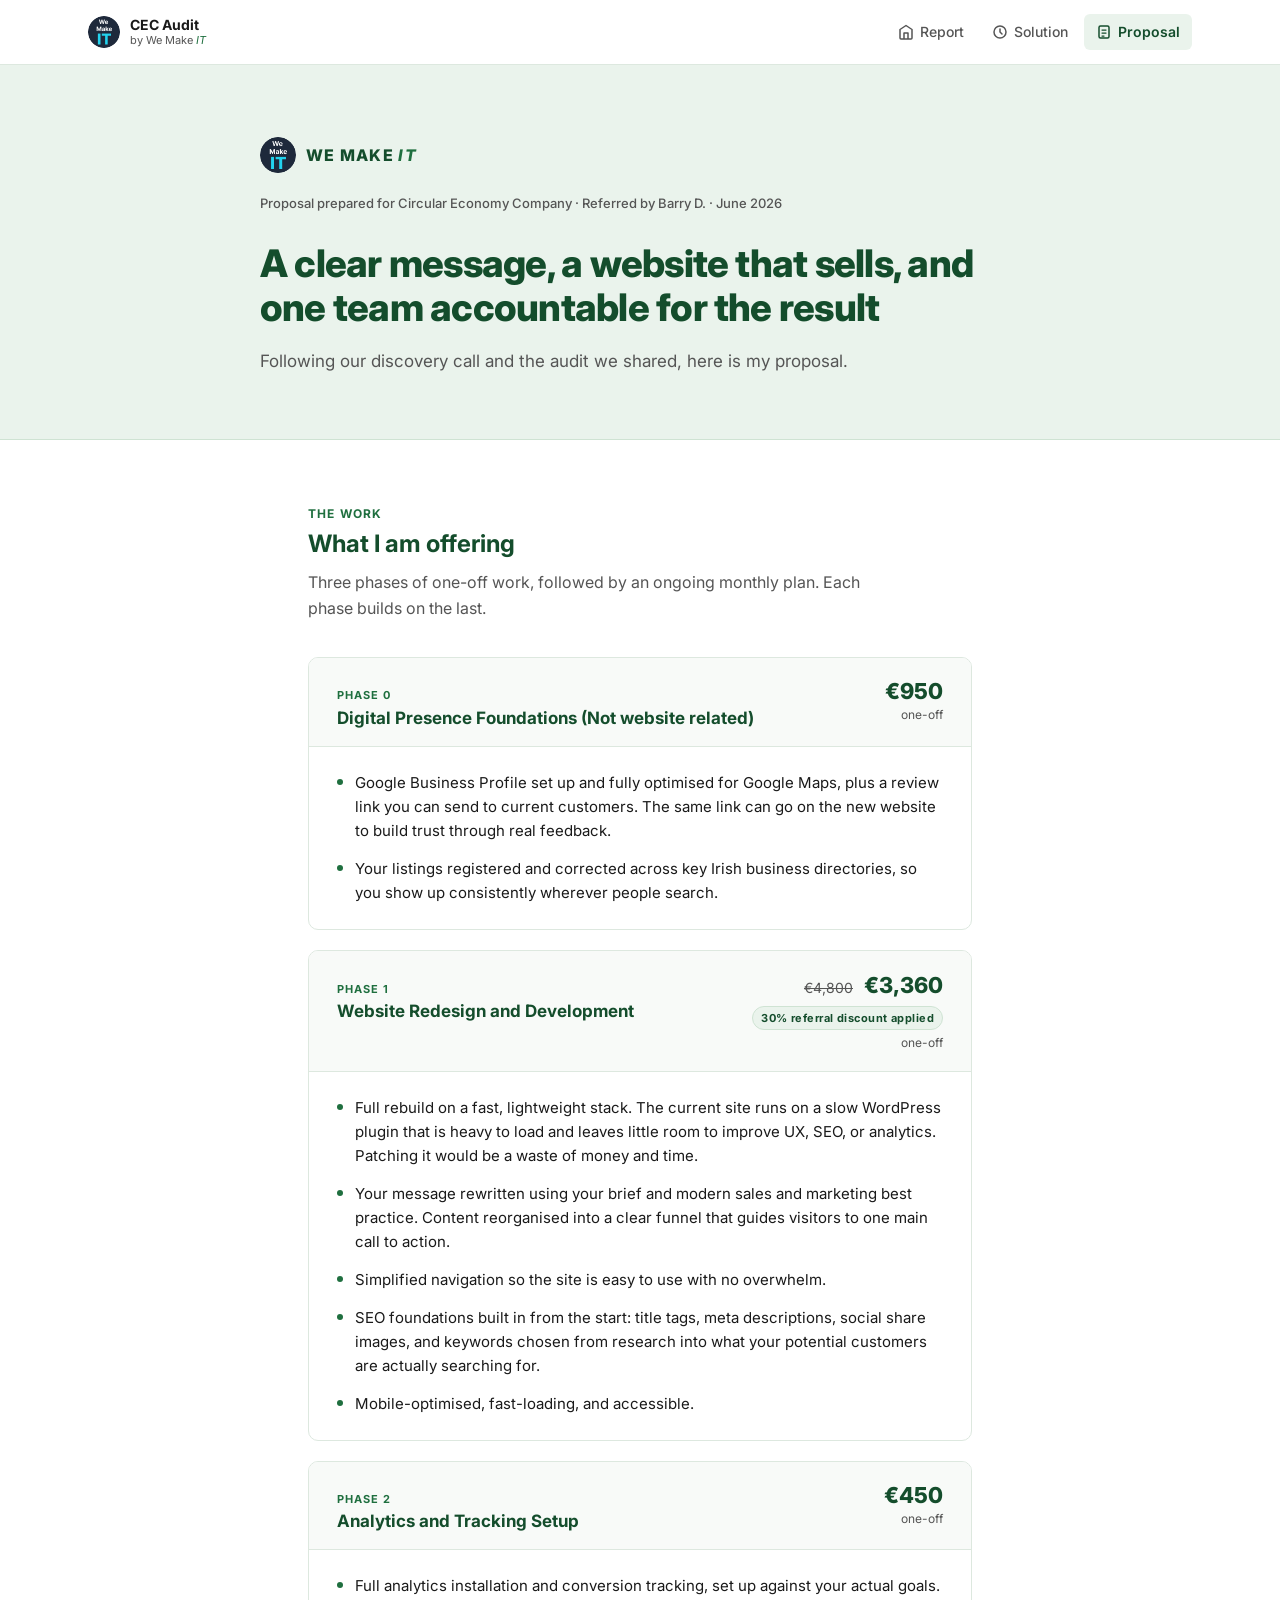
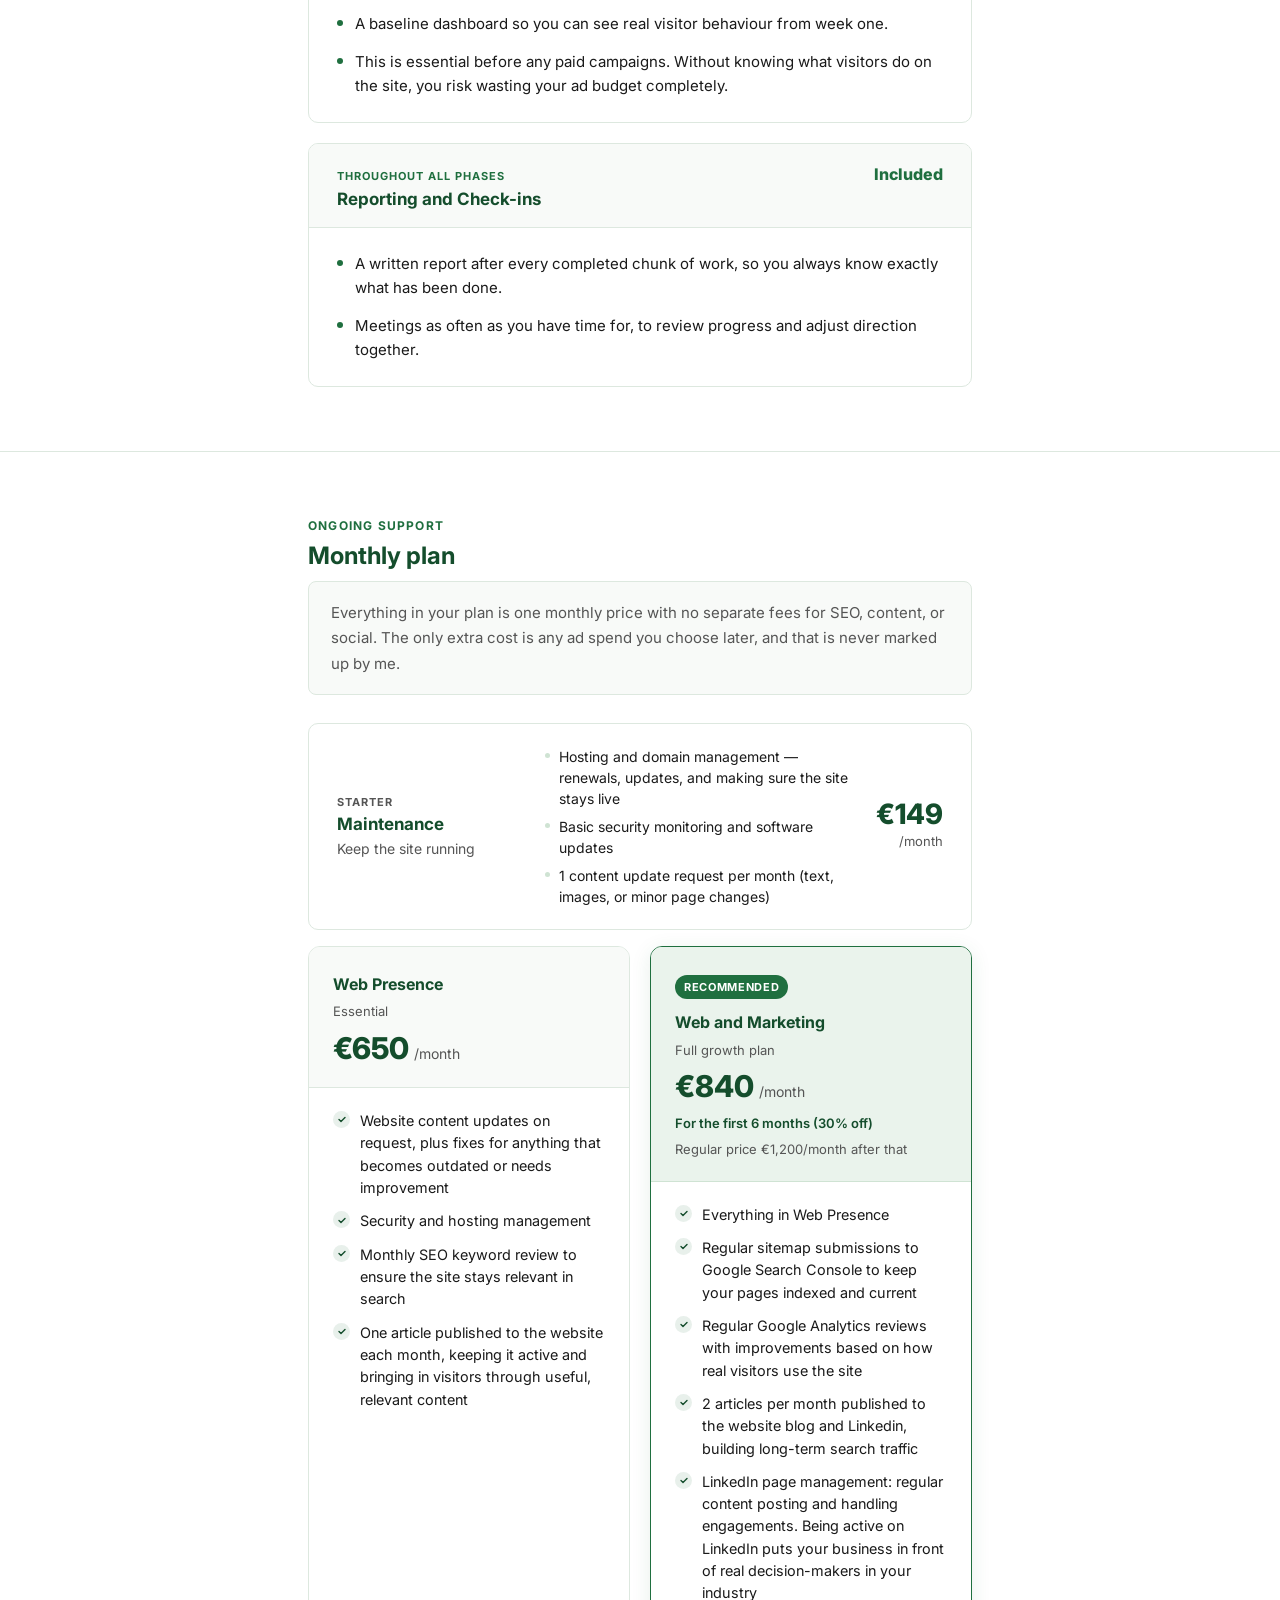
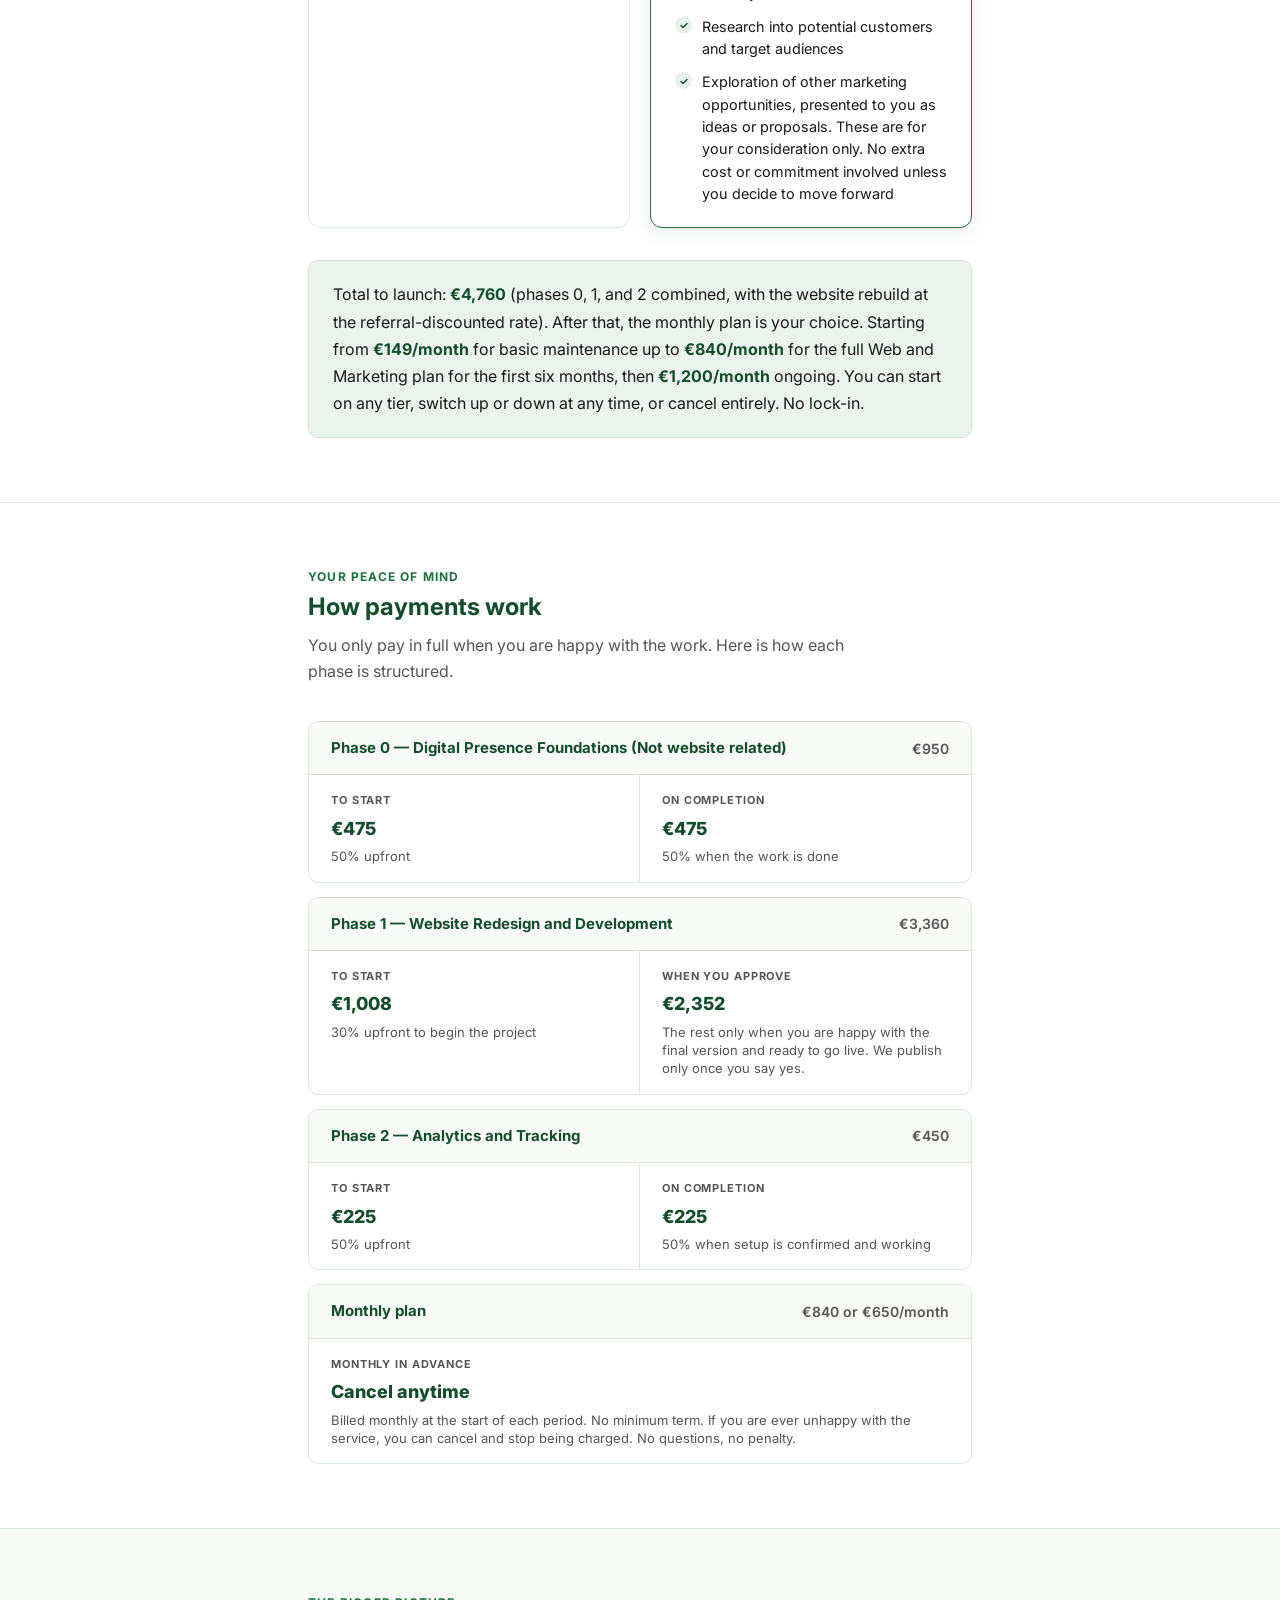
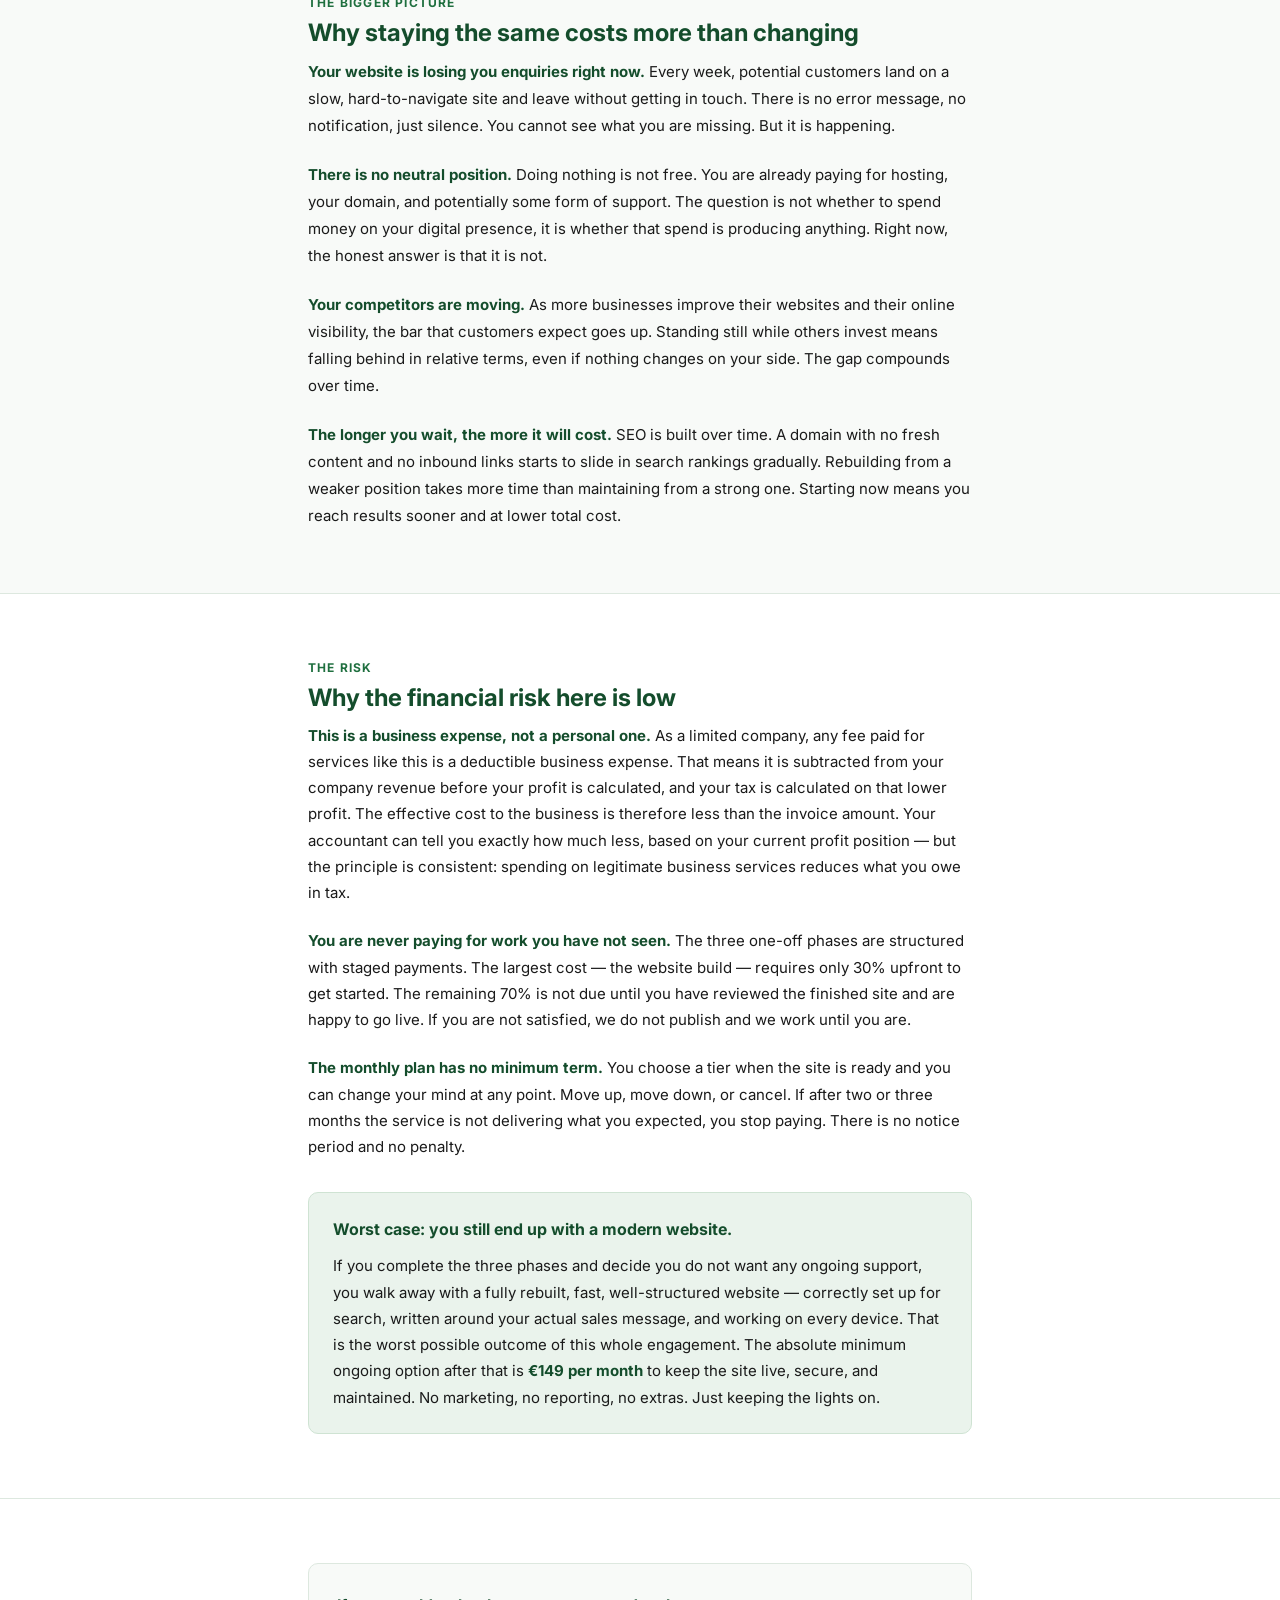
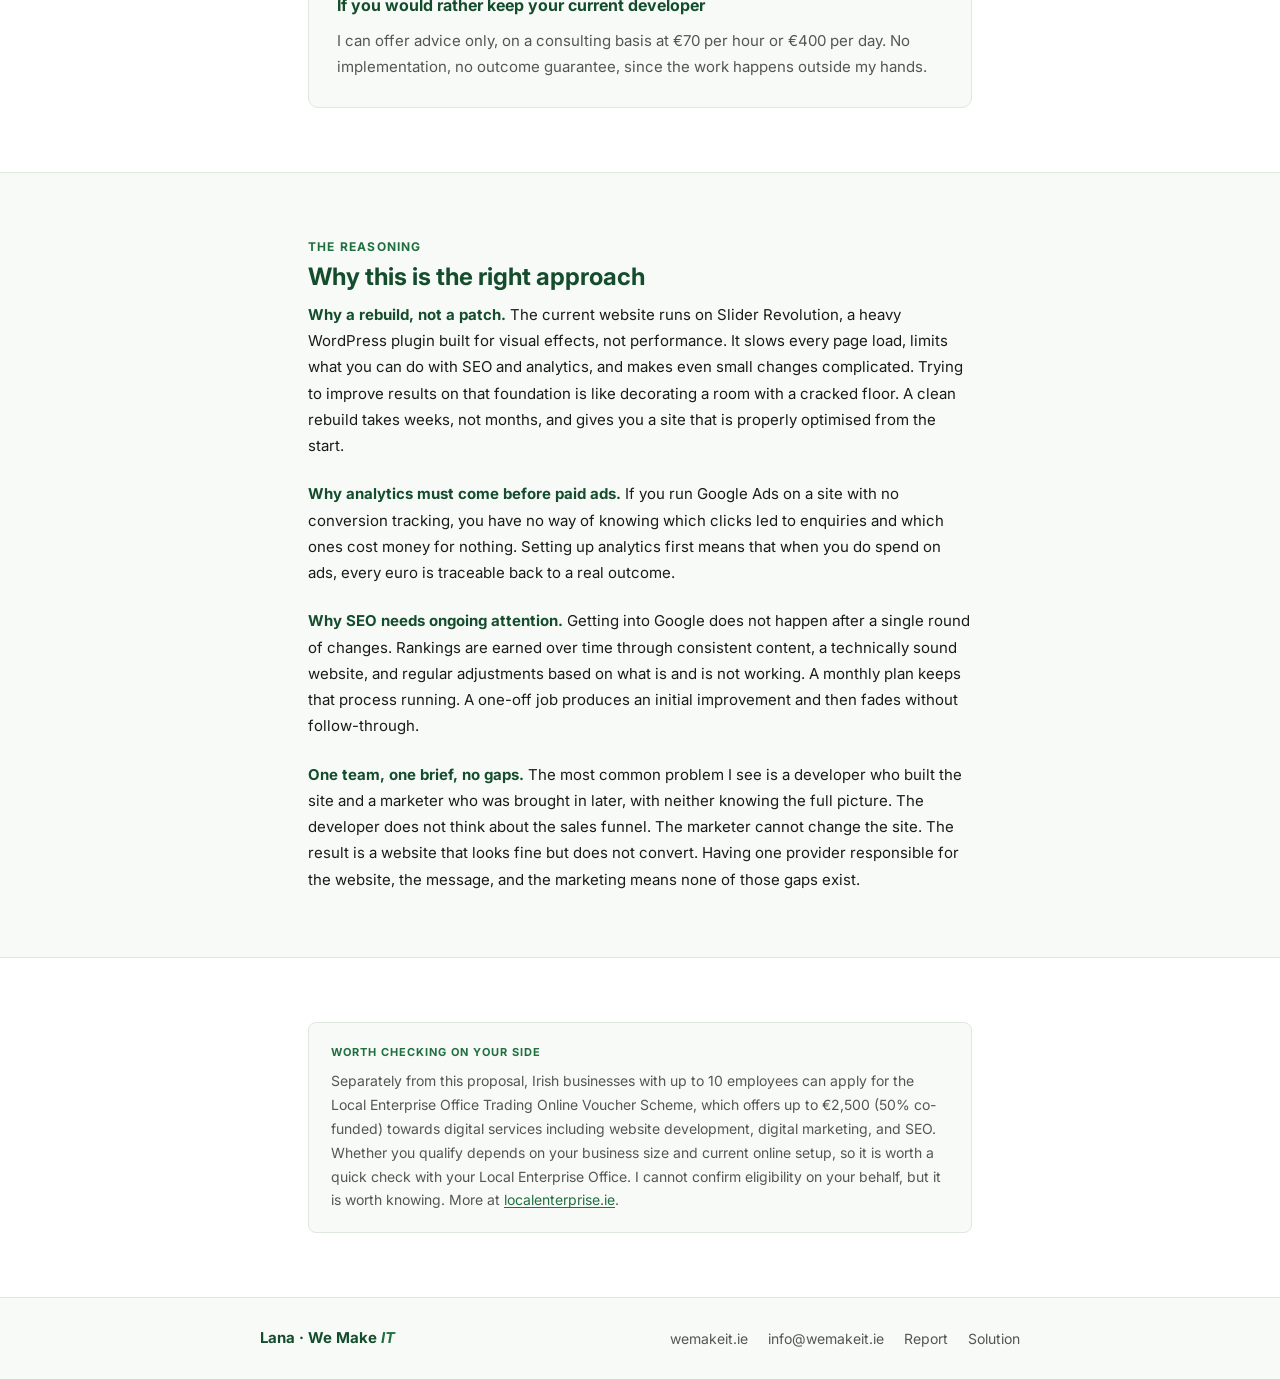
==== proposal.html @ 38597556 "Replace tax calculation tables with low-risk narrative Removed specific percentage calculations and " ====
<!DOCTYPE html>
<html lang="en">
<head>
  <meta charset="UTF-8" />
  <meta name="viewport" content="width=device-width, initial-scale=1.0" />
  <title>Proposal for Circular Economy Company | We Make IT</title>
  <meta name="description" content="A website and digital marketing proposal prepared by We Make IT for Circular Economy Company, June 2026." />
  <meta name="robots" content="noindex, nofollow" />

  <link rel="preconnect" href="https://fonts.googleapis.com" />
  <link rel="preconnect" href="https://fonts.gstatic.com" crossorigin />
  <link href="https://fonts.googleapis.com/css2?family=Inter:ital,wght@0,300;0,400;0,500;0,600;0,700;0,800;1,400&display=swap" rel="stylesheet" />
  <link rel="icon" type="image/png" href="assets/logo_circle_small.png" />

  <style>
    /*
     * We Make IT colour system
     * --deep  #144D2C on white: 9.76:1 AAA (headings, prices)
     * --green #1F6F3F on white: 6.09:1 AA  (large/bold only, >=18px)
     * --text  #1a1a1a on white: ~18:1  AAA
     * --muted #555555 on white:  7.55:1 AAA
     * --deep  #144D2C on --tint #EAF3EC: ~8.7:1 AAA
     */
    :root {
      --green:    #1F6F3F;
      --deep:     #144D2C;
      --tint:     #EAF3EC;
      --tint-mid: #cfe3d3;
      --text:     #1a1a1a;
      --muted:    #555555;
      --bg:       #ffffff;
      --bg-off:   #f8faf8;
      --border:   #dde8df;
      --max-w:    760px;
      --px:       clamp(20px, 5vw, 48px);
    }

    *, *::before, *::after { box-sizing: border-box; margin: 0; padding: 0; }
    html { scroll-behavior: smooth; }

    body {
      font-family: 'Inter', system-ui, -apple-system, sans-serif;
      font-size: 17px;
      line-height: 1.65;
      color: var(--text);
      background: var(--bg);
      -webkit-font-smoothing: antialiased;
    }

    a { color: var(--green); text-decoration: underline; text-decoration-thickness: 1px; text-underline-offset: 2px; }
    a:hover { color: var(--deep); }
    ul { list-style: none; }
    img { display: block; max-width: 100%; }

    /* ── Nav ───────────────────────────────────────────────────── */
    .site-nav {
      position: sticky;
      top: 0;
      z-index: 200;
      background: var(--bg);
      border-bottom: 1px solid var(--border);
    }
    .nav-inner {
      max-width: 1200px;
      margin-inline: auto;
      padding-inline: var(--px);
      height: 64px;
      display: flex;
      align-items: center;
      gap: 24px;
    }
    .nav-brand {
      display: flex;
      align-items: center;
      gap: 10px;
      text-decoration: none;
      color: inherit;
      flex-shrink: 0;
    }
    .nav-brand-logo { border-radius: 50%; }
    .nav-brand-text { display: flex; flex-direction: column; line-height: 1.2; }
    .nav-brand-name { font-size: 0.875rem; font-weight: 700; color: var(--text); }
    .nav-brand-sub  { font-size: 0.6875rem; color: var(--muted); }
    .brand-it       { color: var(--green); font-style: italic; }
    .nav-links {
      display: flex;
      align-items: center;
      gap: 4px;
      margin-left: auto;
    }
    .nav-link {
      display: inline-flex;
      align-items: center;
      gap: 6px;
      font-size: 0.875rem;
      font-weight: 500;
      color: var(--muted);
      text-decoration: none;
      padding: 6px 12px;
      border-radius: 6px;
      transition: background 0.15s, color 0.15s;
    }
    .nav-link:hover { color: var(--text); background: var(--tint); }
    .nav-link[aria-current="page"] { color: var(--deep); background: var(--tint); font-weight: 600; }
    .nav-toggle {
      display: none;
      background: none;
      border: none;
      cursor: pointer;
      padding: 8px;
      color: var(--text);
      margin-left: auto;
    }

    /* ── Layout ────────────────────────────────────────────────── */
    .page-wrap {
      max-width: var(--max-w);
      margin-inline: auto;
      padding-inline: var(--px);
    }

    /* ── Header ────────────────────────────────────────────────── */
    .proposal-header {
      background: var(--tint);
      border-bottom: 1px solid var(--tint-mid);
      padding: 72px var(--px) 64px;
    }
    .proposal-header-inner { max-width: var(--max-w); margin-inline: auto; }

    .wordmark {
      display: inline-flex;
      align-items: center;
      gap: 10px;
      margin-bottom: 20px;
    }
    .wordmark-logo { border-radius: 50%; }
    .wordmark-text { font-size: 1rem; font-weight: 800; letter-spacing: 0.08em; color: var(--deep); }
    .wordmark-text span { color: var(--green); font-style: italic; }

    .proposal-meta { font-size: 0.8125rem; font-weight: 500; color: var(--muted); margin-bottom: 28px; }

    .proposal-h1 {
      font-size: clamp(1.625rem, 4vw, 2.375rem);
      font-weight: 800;
      line-height: 1.15;
      letter-spacing: -0.02em;
      color: var(--deep);
      margin-bottom: 18px;
    }

    .proposal-sub { font-size: 1.0625rem; color: var(--muted); line-height: 1.6; max-width: 54ch; }

    /* ── Sections ──────────────────────────────────────────────── */
    .section { padding: 64px 0; border-bottom: 1px solid var(--border); }
    .section:last-child { border-bottom: none; }
    .section--tint { background: var(--bg-off); }

    .section-label {
      font-size: 0.75rem;
      font-weight: 700;
      letter-spacing: 0.1em;
      text-transform: uppercase;
      color: var(--green);
      margin-bottom: 6px;
    }

    .section-h2 {
      font-size: clamp(1.25rem, 2.5vw, 1.5rem);
      font-weight: 700;
      color: var(--deep);
      margin-bottom: 10px;
      line-height: 1.2;
    }

    .section-intro {
      font-size: 1rem;
      color: var(--muted);
      line-height: 1.65;
      margin-bottom: 36px;
      max-width: 58ch;
    }

    /* ── Phase cards ───────────────────────────────────────────── */
    .phase-stack { display: flex; flex-direction: column; gap: 20px; }

    .phase-card {
      border: 1px solid var(--border);
      border-radius: 10px;
      overflow: hidden;
      background: var(--bg);
    }

    .phase-head {
      display: flex;
      align-items: baseline;
      justify-content: space-between;
      flex-wrap: wrap;
      gap: 8px;
      padding: 22px 28px 18px;
      border-bottom: 1px solid var(--border);
      background: var(--bg-off);
    }

    .phase-title-group { display: flex; flex-direction: column; gap: 3px; }
    .phase-tag { font-size: 0.6875rem; font-weight: 700; letter-spacing: 0.09em; text-transform: uppercase; color: var(--green); }
    .phase-name { font-size: 1.0625rem; font-weight: 700; color: var(--deep); line-height: 1.2; }

    .phase-price { text-align: right; flex-shrink: 0; }
    .phase-price-amount { font-size: 1.375rem; font-weight: 800; color: var(--deep); line-height: 1; }
    .phase-price-label { font-size: 0.75rem; color: var(--muted); margin-top: 3px; }
    .phase-price-was { font-size: 0.875rem; color: var(--muted); text-decoration: line-through; margin-right: 6px; }
    .phase-discount-badge {
      display: inline-block;
      background: var(--tint);
      color: var(--deep);
      border: 1px solid var(--tint-mid);
      font-size: 0.6875rem;
      font-weight: 700;
      letter-spacing: 0.04em;
      padding: 2px 8px;
      border-radius: 100px;
      margin-top: 5px;
    }

    .phase-body { padding: 24px 28px; }
    .phase-items { display: flex; flex-direction: column; gap: 14px; }
    .phase-item {
      display: flex;
      gap: 12px;
      font-size: 0.9375rem;
      line-height: 1.6;
      color: var(--text);
    }
    .phase-item-dot {
      width: 6px;
      height: 6px;
      border-radius: 50%;
      background: var(--green);
      flex-shrink: 0;
      margin-top: 8px;
    }

    /* ── Monthly pricing ───────────────────────────────────────── */
    .pricing-intro {
      font-size: 0.9375rem;
      color: var(--muted);
      line-height: 1.7;
      margin-bottom: 28px;
      padding: 18px 22px;
      background: var(--bg-off);
      border: 1px solid var(--border);
      border-radius: 8px;
    }

    /* maintenance banner — full-width horizontal card above the main grid */
    .pricing-maintenance {
      border: 1px solid var(--border);
      border-radius: 10px;
      background: var(--bg);
      display: flex;
      align-items: center;
      gap: 28px;
      padding: 22px 28px;
      margin-bottom: 16px;
      flex-wrap: wrap;
    }

    .pricing-maint-left { flex: 1; min-width: 180px; }
    .pricing-maint-tag {
      font-size: 0.6875rem;
      font-weight: 700;
      letter-spacing: 0.09em;
      text-transform: uppercase;
      color: var(--muted);
      margin-bottom: 3px;
    }
    .pricing-maint-name {
      font-size: 1.0625rem;
      font-weight: 700;
      color: var(--deep);
      margin-bottom: 2px;
      line-height: 1.2;
    }
    .pricing-maint-sub {
      font-size: 0.875rem;
      color: var(--muted);
    }

    .pricing-maint-items {
      display: flex;
      flex-direction: column;
      gap: 7px;
      flex: 2;
      min-width: 220px;
    }
    .pricing-maint-item {
      display: flex;
      gap: 9px;
      font-size: 0.875rem;
      line-height: 1.5;
      color: var(--text);
    }
    .pricing-maint-dot {
      width: 5px;
      height: 5px;
      border-radius: 50%;
      background: var(--tint-mid);
      flex-shrink: 0;
      margin-top: 7px;
    }

    .pricing-maint-price {
      text-align: right;
      flex-shrink: 0;
    }
    .pricing-maint-amount {
      font-size: 1.75rem;
      font-weight: 800;
      color: var(--deep);
      line-height: 1;
    }
    .pricing-maint-per {
      font-size: 0.8125rem;
      color: var(--muted);
      margin-top: 3px;
    }

    .pricing-grid {
      display: grid;
      grid-template-columns: 1fr 1fr;
      gap: 20px;
      margin-bottom: 32px;
    }

    .pricing-card {
      border: 1px solid var(--border);
      border-radius: 12px;
      overflow: hidden;
      background: var(--bg);
    }
    .pricing-card--rec {
      border-color: var(--green);
      box-shadow: 0 4px 20px rgba(31, 111, 63, 0.1);
    }

    .pricing-card-head {
      padding: 24px 24px 20px;
      border-bottom: 1px solid var(--border);
      background: var(--bg-off);
    }
    .pricing-card--rec .pricing-card-head {
      background: var(--tint);
      border-bottom-color: var(--tint-mid);
    }

    .pricing-rec-badge {
      display: inline-block;
      background: var(--green);
      color: #fff;
      font-size: 0.6875rem;
      font-weight: 700;
      letter-spacing: 0.06em;
      text-transform: uppercase;
      padding: 3px 9px;
      border-radius: 100px;
      margin-bottom: 10px;
    }

    .pricing-tier { font-size: 1rem; font-weight: 700; color: var(--deep); margin-bottom: 4px; }
    .pricing-tier-sub { font-size: 0.8125rem; color: var(--muted); margin-bottom: 10px; }

    .pricing-amount { font-size: 1.875rem; font-weight: 800; color: var(--deep); line-height: 1; }
    .pricing-per { font-size: 0.875rem; color: var(--muted); font-weight: 400; }

    .pricing-intro-offer {
      display: inline-block;
      margin-top: 8px;
      font-size: 0.8125rem;
      color: var(--deep);
      font-weight: 600;
    }
    .pricing-regular {
      font-size: 0.8125rem;
      color: var(--muted);
      margin-top: 3px;
    }

    .pricing-card-body { padding: 22px 24px; }
    .pricing-items { display: flex; flex-direction: column; gap: 11px; }
    .pricing-item {
      display: flex;
      gap: 10px;
      font-size: 0.9rem;
      line-height: 1.55;
      color: var(--text);
    }
    .pricing-check {
      width: 17px; height: 17px;
      border-radius: 50%;
      background: rgba(31, 111, 63, 0.1);
      display: flex;
      align-items: center;
      justify-content: center;
      flex-shrink: 0;
      margin-top: 1px;
    }
    .pricing-check svg { color: var(--deep); }

    .pricing-note {
      font-size: 0.8125rem;
      color: var(--muted);
      font-style: italic;
      margin-top: 12px;
      padding-top: 12px;
      border-top: 1px solid var(--border);
    }

    .pricing-summary {
      padding: 20px 24px;
      background: var(--tint);
      border: 1px solid var(--tint-mid);
      border-radius: 10px;
      font-size: 1rem;
      line-height: 1.7;
      color: var(--text);
    }
    .pricing-summary strong { color: var(--deep); }

    /* ── Payment terms ─────────────────────────────────────────── */
    .payment-stack { display: flex; flex-direction: column; gap: 14px; }

    .payment-row {
      border: 1px solid var(--border);
      border-radius: 10px;
      overflow: hidden;
      background: var(--bg);
    }

    .payment-row-head {
      display: flex;
      align-items: center;
      justify-content: space-between;
      padding: 14px 22px;
      background: var(--bg-off);
      border-bottom: 1px solid var(--border);
    }

    .payment-row-name { font-weight: 700; font-size: 0.9375rem; color: var(--deep); }
    .payment-row-total { font-size: 0.875rem; font-weight: 600; color: var(--muted); }

    .payment-splits {
      display: grid;
      grid-template-columns: 1fr 1fr;
    }

    .payment-split {
      padding: 16px 22px;
      display: flex;
      flex-direction: column;
      gap: 4px;
    }
    .payment-split:first-child { border-right: 1px solid var(--border); }

    .payment-split-label {
      font-size: 0.6875rem;
      font-weight: 700;
      letter-spacing: 0.08em;
      text-transform: uppercase;
      color: var(--muted);
    }

    .payment-split-amount { font-size: 1.125rem; font-weight: 800; color: var(--deep); }
    .payment-split-note { font-size: 0.8125rem; color: var(--muted); line-height: 1.4; }

    /* monthly payment row */
    .payment-row--monthly .payment-splits { grid-template-columns: 1fr; }
    .payment-row--monthly .payment-split:first-child { border-right: none; }

    /* ── Cost of inaction ──────────────────────────────────────── */
    .inaction-paras { display: flex; flex-direction: column; gap: 22px; }
    .inaction-para { font-size: 0.9375rem; line-height: 1.8; color: var(--text); }
    .inaction-para strong { color: var(--deep); }

    /* ── Tax / real cost ───────────────────────────────────────── */
    .tax-intro {
      font-size: 0.9375rem;
      line-height: 1.75;
      color: var(--text);
      margin-bottom: 28px;
    }

    .cost-table-wrap {
      overflow-x: auto;
      margin-bottom: 24px;
      border: 1px solid var(--border);
      border-radius: 10px;
    }

    .cost-table {
      width: 100%;
      border-collapse: collapse;
      font-size: 0.9rem;
    }

    .cost-table th {
      background: var(--tint);
      color: var(--deep);
      font-size: 0.75rem;
      font-weight: 700;
      letter-spacing: 0.07em;
      text-transform: uppercase;
      padding: 12px 18px;
      text-align: left;
    }

    .cost-table td {
      padding: 13px 18px;
      border-top: 1px solid var(--border);
      color: var(--text);
      vertical-align: top;
    }

    .cost-table tr:last-child td { font-weight: 700; color: var(--deep); background: var(--bg-off); }

    .cost-saving { color: var(--green); font-weight: 600; }

    .worst-case {
      background: var(--tint);
      border: 1px solid var(--tint-mid);
      border-radius: 10px;
      padding: 22px 24px;
      font-size: 0.9375rem;
      line-height: 1.75;
      color: var(--text);
    }
    .worst-case strong { color: var(--deep); }
    .worst-case-heading { font-weight: 700; color: var(--deep); font-size: 1rem; margin-bottom: 10px; }

    /* ── Consulting block ──────────────────────────────────────── */
    .consulting-block {
      padding: 28px;
      border: 1px solid var(--border);
      border-radius: 10px;
      background: var(--bg-off);
    }
    .consulting-h3 { font-size: 1rem; font-weight: 700; color: var(--deep); margin-bottom: 10px; }
    .consulting-body { font-size: 0.9375rem; line-height: 1.7; color: var(--muted); }

    /* ── Why this plan ─────────────────────────────────────────── */
    .why-paras { display: flex; flex-direction: column; gap: 22px; }
    .why-para { font-size: 0.9375rem; line-height: 1.75; color: var(--text); }
    .why-para strong { color: var(--deep); }

    /* ── LEO note ──────────────────────────────────────────────── */
    .leo-note {
      padding: 20px 22px;
      background: var(--bg-off);
      border: 1px solid var(--border);
      border-radius: 8px;
      font-size: 0.875rem;
      line-height: 1.7;
      color: var(--muted);
    }
    .leo-note-label {
      font-size: 0.6875rem;
      font-weight: 700;
      letter-spacing: 0.09em;
      text-transform: uppercase;
      color: var(--green);
      margin-bottom: 8px;
    }

    /* ── Footer ────────────────────────────────────────────────── */
    .site-footer {
      border-top: 1px solid var(--border);
      background: var(--bg-off);
      padding: 28px var(--px);
    }
    .footer-inner {
      max-width: var(--max-w);
      margin-inline: auto;
      display: flex;
      align-items: center;
      justify-content: space-between;
      gap: 16px;
      flex-wrap: wrap;
    }
    .footer-brand { font-weight: 700; font-size: 0.9375rem; color: var(--deep); }
    .footer-links { display: flex; align-items: center; gap: 20px; flex-wrap: wrap; }
    .footer-links a { font-size: 0.875rem; color: var(--muted); text-decoration: none; transition: color 0.15s; }
    .footer-links a:hover { color: var(--green); }

    /* ── Responsive ────────────────────────────────────────────── */
    @media (max-width: 620px) {
      .nav-links  { display: none; }
      .nav-toggle { display: flex; }
      .nav-links.is-open {
        display: flex;
        flex-direction: column;
        position: fixed;
        top: 64px; left: 0; right: 0; bottom: 0;
        background: var(--bg);
        padding: 24px var(--px);
        gap: 4px;
        z-index: 199;
        border-top: 1px solid var(--border);
        overflow-y: auto;
      }
      .nav-links.is-open .nav-link { font-size: 1rem; padding: 12px 16px; }
      .pricing-grid      { grid-template-columns: 1fr; }
      .pricing-maintenance { flex-direction: column; align-items: flex-start; gap: 16px; }
      .pricing-maint-price { align-self: flex-start; text-align: left; }
      .payment-splits  { grid-template-columns: 1fr; }
      .payment-split:first-child { border-right: none; border-bottom: 1px solid var(--border); }
      .phase-head      { flex-direction: column; align-items: flex-start; }
      .phase-price     { text-align: left; }
      .cost-table      { font-size: 0.8125rem; }
      .cost-table th,
      .cost-table td   { padding: 10px 12px; }
    }

    /* ── Scroll fade-in ────────────────────────────────────────── */
    .fade-in { opacity: 0; transform: translateY(18px); transition: opacity 0.45s ease, transform 0.45s ease; }
    .fade-in.visible  { opacity: 1; transform: none; }
  </style>
</head>
<body>

  <!-- ── Navigation ────────────────────────────────────────────── -->
  <nav class="site-nav" aria-label="Primary navigation">
    <div class="nav-inner">
      <a class="nav-brand" href="index.html" aria-label="CEC Audit by We Make IT">
        <img src="assets/logo_circle_small.png" alt="" class="nav-brand-logo" width="32" height="32" aria-hidden="true" />
        <div class="nav-brand-text">
          <span class="nav-brand-name">CEC Audit</span>
          <span class="nav-brand-sub">by We Make <span class="brand-it">IT</span></span>
        </div>
      </a>

      <button class="nav-toggle" aria-controls="nav-links" aria-expanded="false" aria-label="Open navigation menu">
        <svg width="20" height="20" viewBox="0 0 20 20" fill="none" aria-hidden="true">
          <path d="M3 5h14M3 10h14M3 15h14" stroke="currentColor" stroke-width="1.75" stroke-linecap="round"/>
        </svg>
      </button>

      <ul class="nav-links" id="nav-links" role="list">
        <li><a class="nav-link" href="index.html">
          <svg width="16" height="16" viewBox="0 0 16 16" fill="none" aria-hidden="true"><path d="M2 5.5l6-4 6 4V14a1 1 0 01-1 1H3a1 1 0 01-1-1V5.5z" stroke="currentColor" stroke-width="1.5" stroke-linejoin="round"/><path d="M6 15V9h4v6" stroke="currentColor" stroke-width="1.5" stroke-linejoin="round"/></svg>
          Report
        </a></li>
        <li><a class="nav-link" href="solution.html">
          <svg width="16" height="16" viewBox="0 0 16 16" fill="none" aria-hidden="true"><circle cx="8" cy="8" r="6" stroke="currentColor" stroke-width="1.5"/><path d="M8 5v3l2 2" stroke="currentColor" stroke-width="1.5" stroke-linecap="round" stroke-linejoin="round"/></svg>
          Solution
        </a></li>
        <li><a class="nav-link" href="proposal.html" aria-current="page">
          <svg width="16" height="16" viewBox="0 0 16 16" fill="none" aria-hidden="true"><rect x="3" y="2" width="10" height="12" rx="1.5" stroke="currentColor" stroke-width="1.5"/><path d="M6 6h4M6 9h4M6 12h2" stroke="currentColor" stroke-width="1.25" stroke-linecap="round"/></svg>
          Proposal
        </a></li>
      </ul>
    </div>
  </nav>

  <!-- ── Header ─────────────────────────────────────────────────── -->
  <header class="proposal-header" role="banner">
    <div class="proposal-header-inner">
      <div class="wordmark">
        <img class="wordmark-logo" src="assets/logo_circle_small.png" alt="" width="36" height="36" aria-hidden="true" />
        <span class="wordmark-text">WE MAKE <span>IT</span></span>
      </div>
      <p class="proposal-meta">
        Proposal prepared for Circular Economy Company &middot; Referred by Barry D. &middot; June 2026
      </p>
      <h1 class="proposal-h1">
        A clear message, a website that sells, and one team accountable for the result
      </h1>
      <p class="proposal-sub">
        Following our discovery call and the audit we shared, here is my proposal.
      </p>
    </div>
  </header>

  <main>

    <!-- ── One-off phases ──────────────────────────────────────── -->
    <section class="section" aria-labelledby="offering-h2">
      <div class="page-wrap">

        <p class="section-label">The work</p>
        <h2 class="section-h2" id="offering-h2">What I am offering</h2>
        <p class="section-intro">Three phases of one-off work, followed by an ongoing monthly plan. Each phase builds on the last.</p>

        <div class="phase-stack">

          <!-- Phase 0 -->
          <article class="phase-card fade-in" aria-labelledby="ph0">
            <div class="phase-head">
              <div class="phase-title-group">
                <span class="phase-tag">Phase 0</span>
                <span class="phase-name" id="ph0">Digital Presence Foundations (Not website related)</span>
              </div>
              <div class="phase-price">
                <div class="phase-price-amount">&euro;950</div>
                <div class="phase-price-label">one-off</div>
              </div>
            </div>
            <div class="phase-body">
              <ul class="phase-items">
                <li class="phase-item">
                  <span class="phase-item-dot" aria-hidden="true"></span>
                  <span>Google Business Profile set up and fully optimised for Google Maps, plus a review link you can send to current customers. The same link can go on the new website to build trust through real feedback.</span>
                </li>
                <li class="phase-item">
                  <span class="phase-item-dot" aria-hidden="true"></span>
                  <span>Your listings registered and corrected across key Irish business directories, so you show up consistently wherever people search.</span>
                </li>
              </ul>
            </div>
          </article>

          <!-- Phase 1 -->
          <article class="phase-card fade-in" aria-labelledby="ph1">
            <div class="phase-head">
              <div class="phase-title-group">
                <span class="phase-tag">Phase 1</span>
                <span class="phase-name" id="ph1">Website Redesign and Development</span>
              </div>
              <div class="phase-price">
                <div>
                  <span class="phase-price-was">&euro;4,800</span>
                  <span class="phase-price-amount">&euro;3,360</span>
                </div>
                <div class="phase-discount-badge">30% referral discount applied</div>
                <div class="phase-price-label">one-off</div>
              </div>
            </div>
            <div class="phase-body">
              <ul class="phase-items">
                <li class="phase-item">
                  <span class="phase-item-dot" aria-hidden="true"></span>
                  <span>Full rebuild on a fast, lightweight stack. The current site runs on a slow WordPress plugin that is heavy to load and leaves little room to improve UX, SEO, or analytics. Patching it would be a waste of money and time.</span>
                </li>
                <li class="phase-item">
                  <span class="phase-item-dot" aria-hidden="true"></span>
                  <span>Your message rewritten using your brief and modern sales and marketing best practice. Content reorganised into a clear funnel that guides visitors to one main call to action.</span>
                </li>
                <li class="phase-item">
                  <span class="phase-item-dot" aria-hidden="true"></span>
                  <span>Simplified navigation so the site is easy to use with no overwhelm.</span>
                </li>
                <li class="phase-item">
                  <span class="phase-item-dot" aria-hidden="true"></span>
                  <span>SEO foundations built in from the start: title tags, meta descriptions, social share images, and keywords chosen from research into what your potential customers are actually searching for.</span>
                </li>
                <li class="phase-item">
                  <span class="phase-item-dot" aria-hidden="true"></span>
                  <span>Mobile-optimised, fast-loading, and accessible.</span>
                </li>
              </ul>
            </div>
          </article>

          <!-- Phase 2 -->
          <article class="phase-card fade-in" aria-labelledby="ph2">
            <div class="phase-head">
              <div class="phase-title-group">
                <span class="phase-tag">Phase 2</span>
                <span class="phase-name" id="ph2">Analytics and Tracking Setup</span>
              </div>
              <div class="phase-price">
                <div class="phase-price-amount">&euro;450</div>
                <div class="phase-price-label">one-off</div>
              </div>
            </div>
            <div class="phase-body">
              <ul class="phase-items">
                <li class="phase-item">
                  <span class="phase-item-dot" aria-hidden="true"></span>
                  <span>Full analytics installation and conversion tracking, set up against your actual goals.</span>
                </li>
                <li class="phase-item">
                  <span class="phase-item-dot" aria-hidden="true"></span>
                  <span>A baseline dashboard so you can see real visitor behaviour from week one.</span>
                </li>
                <li class="phase-item">
                  <span class="phase-item-dot" aria-hidden="true"></span>
                  <span>This is essential before any paid campaigns. Without knowing what visitors do on the site, you risk wasting your ad budget completely.</span>
                </li>
              </ul>
            </div>
          </article>

          <!-- Reporting included -->
          <article class="phase-card fade-in" aria-labelledby="ph-reporting">
            <div class="phase-head">
              <div class="phase-title-group">
                <span class="phase-tag">Throughout all phases</span>
                <span class="phase-name" id="ph-reporting">Reporting and Check-ins</span>
              </div>
              <div class="phase-price">
                <div class="phase-price-amount" style="font-size:1rem;color:var(--green);">Included</div>
              </div>
            </div>
            <div class="phase-body">
              <ul class="phase-items">
                <li class="phase-item">
                  <span class="phase-item-dot" aria-hidden="true"></span>
                  <span>A written report after every completed chunk of work, so you always know exactly what has been done.</span>
                </li>
                <li class="phase-item">
                  <span class="phase-item-dot" aria-hidden="true"></span>
                  <span>Meetings as often as you have time for, to review progress and adjust direction together.</span>
                </li>
              </ul>
            </div>
          </article>

        </div>
      </div>
    </section>

    <!-- ── Monthly plan ─────────────────────────────────────────── -->
    <section class="section" aria-labelledby="monthly-h2">
      <div class="page-wrap">

        <p class="section-label">Ongoing support</p>
        <h2 class="section-h2" id="monthly-h2">Monthly plan</h2>

        <p class="pricing-intro fade-in">
          Everything in your plan is one monthly price with no separate fees for SEO, content, or social. The only extra cost is any ad spend you choose later, and that is never marked up by me.
        </p>

        <!-- Maintenance banner -->
        <div class="pricing-maintenance fade-in" role="region" aria-label="Maintenance plan">
          <div class="pricing-maint-left">
            <p class="pricing-maint-tag">Starter</p>
            <p class="pricing-maint-name">Maintenance</p>
            <p class="pricing-maint-sub">Keep the site running</p>
          </div>
          <ul class="pricing-maint-items">
            <li class="pricing-maint-item">
              <span class="pricing-maint-dot" aria-hidden="true"></span>
              Hosting and domain management — renewals, updates, and making sure the site stays live
            </li>
            <li class="pricing-maint-item">
              <span class="pricing-maint-dot" aria-hidden="true"></span>
              Basic security monitoring and software updates
            </li>
            <li class="pricing-maint-item">
              <span class="pricing-maint-dot" aria-hidden="true"></span>
              1 content update request per month (text, images, or minor page changes)
            </li>
          </ul>
          <div class="pricing-maint-price">
            <div class="pricing-maint-amount">&euro;149</div>
            <div class="pricing-maint-per">/month</div>
          </div>
        </div>

        <div class="pricing-grid fade-in" role="list">

          <!-- Web Presence -->
          <article class="pricing-card" role="listitem" aria-labelledby="tier-essential">
            <div class="pricing-card-head">
              <p class="pricing-tier" id="tier-essential">Web Presence</p>
              <p class="pricing-tier-sub">Essential</p>
              <div>
                <span class="pricing-amount">&euro;650</span>
                <span class="pricing-per">/month</span>
              </div>
            </div>
            <div class="pricing-card-body">
              <ul class="pricing-items">
                <li class="pricing-item">
                  <span class="pricing-check" aria-hidden="true"><svg width="10" height="10" viewBox="0 0 10 10" fill="none"><path d="M2 5.5l2 2 4-4" stroke="currentColor" stroke-width="1.4" stroke-linecap="round" stroke-linejoin="round"/></svg></span>
                  Website content updates on request, plus fixes for anything that becomes outdated or needs improvement
                </li>
                <li class="pricing-item">
                  <span class="pricing-check" aria-hidden="true"><svg width="10" height="10" viewBox="0 0 10 10" fill="none"><path d="M2 5.5l2 2 4-4" stroke="currentColor" stroke-width="1.4" stroke-linecap="round" stroke-linejoin="round"/></svg></span>
                  Security and hosting management
                </li>
                <li class="pricing-item">
                  <span class="pricing-check" aria-hidden="true"><svg width="10" height="10" viewBox="0 0 10 10" fill="none"><path d="M2 5.5l2 2 4-4" stroke="currentColor" stroke-width="1.4" stroke-linecap="round" stroke-linejoin="round"/></svg></span>
                  Monthly SEO keyword review to ensure the site stays relevant in search
                </li>
                <li class="pricing-item">
                  <span class="pricing-check" aria-hidden="true"><svg width="10" height="10" viewBox="0 0 10 10" fill="none"><path d="M2 5.5l2 2 4-4" stroke="currentColor" stroke-width="1.4" stroke-linecap="round" stroke-linejoin="round"/></svg></span>
                  One article published to the website each month, keeping it active and bringing in visitors through useful, relevant content
                </li>
              </ul>
            </div>
          </article>

          <!-- Web and Marketing -->
          <article class="pricing-card pricing-card--rec" role="listitem" aria-labelledby="tier-growth">
            <div class="pricing-card-head">
              <div class="pricing-rec-badge">Recommended</div>
              <p class="pricing-tier" id="tier-growth">Web and Marketing</p>
              <p class="pricing-tier-sub">Full growth plan</p>
              <div>
                <span class="pricing-amount">&euro;840</span>
                <span class="pricing-per">/month</span>
              </div>
              <div class="pricing-intro-offer">For the first 6 months (30% off)</div>
              <div class="pricing-regular">Regular price &euro;1,200/month after that</div>
            </div>
            <div class="pricing-card-body">
              <ul class="pricing-items">
                <li class="pricing-item">
                  <span class="pricing-check" aria-hidden="true"><svg width="10" height="10" viewBox="0 0 10 10" fill="none"><path d="M2 5.5l2 2 4-4" stroke="currentColor" stroke-width="1.4" stroke-linecap="round" stroke-linejoin="round"/></svg></span>
                  Everything in Web Presence
                </li>
                <li class="pricing-item">
                  <span class="pricing-check" aria-hidden="true"><svg width="10" height="10" viewBox="0 0 10 10" fill="none"><path d="M2 5.5l2 2 4-4" stroke="currentColor" stroke-width="1.4" stroke-linecap="round" stroke-linejoin="round"/></svg></span>
                  Regular sitemap submissions to Google Search Console to keep your pages indexed and current
                </li>
                <li class="pricing-item">
                  <span class="pricing-check" aria-hidden="true"><svg width="10" height="10" viewBox="0 0 10 10" fill="none"><path d="M2 5.5l2 2 4-4" stroke="currentColor" stroke-width="1.4" stroke-linecap="round" stroke-linejoin="round"/></svg></span>
                  Regular Google Analytics reviews with improvements based on how real visitors use the site
                </li>
                <li class="pricing-item">
                  <span class="pricing-check" aria-hidden="true"><svg width="10" height="10" viewBox="0 0 10 10" fill="none"><path d="M2 5.5l2 2 4-4" stroke="currentColor" stroke-width="1.4" stroke-linecap="round" stroke-linejoin="round"/></svg></span>
                  2 articles per month published to the website blog and Linkedin, building long-term search traffic
                </li>
                <li class="pricing-item">
                  <span class="pricing-check" aria-hidden="true"><svg width="10" height="10" viewBox="0 0 10 10" fill="none"><path d="M2 5.5l2 2 4-4" stroke="currentColor" stroke-width="1.4" stroke-linecap="round" stroke-linejoin="round"/></svg></span>
                  LinkedIn page management: regular content posting and handling engagements. Being active on LinkedIn puts your business in front of real decision-makers in your industry
                </li>
                <li class="pricing-item">
                  <span class="pricing-check" aria-hidden="true"><svg width="10" height="10" viewBox="0 0 10 10" fill="none"><path d="M2 5.5l2 2 4-4" stroke="currentColor" stroke-width="1.4" stroke-linecap="round" stroke-linejoin="round"/></svg></span>
                  Research into potential customers and target audiences
                </li>
                <li class="pricing-item">
                  <span class="pricing-check" aria-hidden="true"><svg width="10" height="10" viewBox="0 0 10 10" fill="none"><path d="M2 5.5l2 2 4-4" stroke="currentColor" stroke-width="1.4" stroke-linecap="round" stroke-linejoin="round"/></svg></span>
                  Exploration of other marketing opportunities, presented to you as ideas or proposals. These are for your consideration only. No extra cost or commitment involved unless you decide to move forward
                </li>
              </ul>
            </div>
          </article>

        </div>

        <div class="pricing-summary fade-in" role="note">
          Total to launch: <strong>&euro;4,760</strong> (phases 0, 1, and 2 combined, with the website rebuild at the referral-discounted rate). After that, the monthly plan is your choice. Starting from <strong>&euro;149/month</strong> for basic maintenance up to <strong>&euro;840/month</strong> for the full Web and Marketing plan for the first six months, then <strong>&euro;1,200/month</strong> ongoing. You can start on any tier, switch up or down at any time, or cancel entirely. No lock-in.
        </div>

      </div>
    </section>

    <!-- ── Payment terms ────────────────────────────────────────── -->
    <section class="section" aria-labelledby="payment-h2">
      <div class="page-wrap">

        <p class="section-label">Your peace of mind</p>
        <h2 class="section-h2" id="payment-h2">How payments work</h2>
        <p class="section-intro">You only pay in full when you are happy with the work. Here is how each phase is structured.</p>

        <div class="payment-stack fade-in">

          <div class="payment-row">
            <div class="payment-row-head">
              <span class="payment-row-name">Phase 0 &mdash; Digital Presence Foundations (Not website related)</span>
              <span class="payment-row-total">&euro;950</span>
            </div>
            <div class="payment-splits">
              <div class="payment-split">
                <span class="payment-split-label">To start</span>
                <span class="payment-split-amount">&euro;475</span>
                <span class="payment-split-note">50% upfront</span>
              </div>
              <div class="payment-split">
                <span class="payment-split-label">On completion</span>
                <span class="payment-split-amount">&euro;475</span>
                <span class="payment-split-note">50% when the work is done</span>
              </div>
            </div>
          </div>

          <div class="payment-row">
            <div class="payment-row-head">
              <span class="payment-row-name">Phase 1 &mdash; Website Redesign and Development</span>
              <span class="payment-row-total">&euro;3,360</span>
            </div>
            <div class="payment-splits">
              <div class="payment-split">
                <span class="payment-split-label">To start</span>
                <span class="payment-split-amount">&euro;1,008</span>
                <span class="payment-split-note">30% upfront to begin the project</span>
              </div>
              <div class="payment-split">
                <span class="payment-split-label">When you approve</span>
                <span class="payment-split-amount">&euro;2,352</span>
                <span class="payment-split-note">The rest only when you are happy with the final version and ready to go live. We publish only once you say yes.</span>
              </div>
            </div>
          </div>

          <div class="payment-row">
            <div class="payment-row-head">
              <span class="payment-row-name">Phase 2 &mdash; Analytics and Tracking</span>
              <span class="payment-row-total">&euro;450</span>
            </div>
            <div class="payment-splits">
              <div class="payment-split">
                <span class="payment-split-label">To start</span>
                <span class="payment-split-amount">&euro;225</span>
                <span class="payment-split-note">50% upfront</span>
              </div>
              <div class="payment-split">
                <span class="payment-split-label">On completion</span>
                <span class="payment-split-amount">&euro;225</span>
                <span class="payment-split-note">50% when setup is confirmed and working</span>
              </div>
            </div>
          </div>

          <div class="payment-row payment-row--monthly">
            <div class="payment-row-head">
              <span class="payment-row-name">Monthly plan</span>
              <span class="payment-row-total">&euro;840 or &euro;650/month</span>
            </div>
            <div class="payment-splits">
              <div class="payment-split">
                <span class="payment-split-label">Monthly in advance</span>
                <span class="payment-split-amount">Cancel anytime</span>
                <span class="payment-split-note">Billed monthly at the start of each period. No minimum term. If you are ever unhappy with the service, you can cancel and stop being charged. No questions, no penalty.</span>
              </div>
            </div>
          </div>

        </div>
      </div>
    </section>

    <!-- ── Why staying the same costs more ────────────────────── -->
    <section class="section section--tint" aria-labelledby="inaction-h2">
      <div class="page-wrap">

        <p class="section-label">The bigger picture</p>
        <h2 class="section-h2" id="inaction-h2">Why staying the same costs more than changing</h2>

        <div class="inaction-paras fade-in">

          <p class="inaction-para">
            <strong>Your website is losing you enquiries right now.</strong> Every week, potential customers land on a slow, hard-to-navigate site and leave without getting in touch. There is no error message, no notification, just silence. You cannot see what you are missing. But it is happening.
          </p>

          <p class="inaction-para">
            <strong>There is no neutral position.</strong> Doing nothing is not free. You are already paying for hosting, your domain, and potentially some form of support. The question is not whether to spend money on your digital presence, it is whether that spend is producing anything. Right now, the honest answer is that it is not.
          </p>

          <p class="inaction-para">
            <strong>Your competitors are moving.</strong> As more businesses improve their websites and their online visibility, the bar that customers expect goes up. Standing still while others invest means falling behind in relative terms, even if nothing changes on your side. The gap compounds over time.
          </p>

          <p class="inaction-para">
            <strong>The longer you wait, the more it will cost.</strong> SEO is built over time. A domain with no fresh content and no inbound links starts to slide in search rankings gradually. Rebuilding from a weaker position takes more time than maintaining from a strong one. Starting now means you reach results sooner and at lower total cost.
          </p>

        </div>
      </div>
    </section>

    <!-- ── Why the risk is low ────────────────────────────────── -->
    <section class="section" aria-labelledby="risk-h2">
      <div class="page-wrap">

        <p class="section-label">The risk</p>
        <h2 class="section-h2" id="risk-h2">Why the financial risk here is low</h2>

        <div class="why-paras fade-in">

          <p class="why-para">
            <strong>This is a business expense, not a personal one.</strong> As a limited company, any fee paid for services like this is a deductible business expense. That means it is subtracted from your company revenue before your profit is calculated, and your tax is calculated on that lower profit. The effective cost to the business is therefore less than the invoice amount. Your accountant can tell you exactly how much less, based on your current profit position — but the principle is consistent: spending on legitimate business services reduces what you owe in tax.
          </p>

          <p class="why-para">
            <strong>You are never paying for work you have not seen.</strong> The three one-off phases are structured with staged payments. The largest cost — the website build — requires only 30% upfront to get started. The remaining 70% is not due until you have reviewed the finished site and are happy to go live. If you are not satisfied, we do not publish and we work until you are.
          </p>

          <p class="why-para">
            <strong>The monthly plan has no minimum term.</strong> You choose a tier when the site is ready and you can change your mind at any point. Move up, move down, or cancel. If after two or three months the service is not delivering what you expected, you stop paying. There is no notice period and no penalty.
          </p>

        </div>

        <div class="worst-case fade-in" role="note" style="margin-top:32px;">
          <p class="worst-case-heading">Worst case: you still end up with a modern website.</p>
          <p>
            If you complete the three phases and decide you do not want any ongoing support, you walk away with a fully rebuilt, fast, well-structured website — correctly set up for search, written around your actual sales message, and working on every device. That is the worst possible outcome of this whole engagement. The absolute minimum ongoing option after that is <strong>&euro;149 per month</strong> to keep the site live, secure, and maintained. No marketing, no reporting, no extras. Just keeping the lights on.
          </p>
        </div>

      </div>
    </section>

    <!-- ── Consulting option ────────────────────────────────────── -->
    <section class="section" aria-labelledby="consulting-h2">
      <div class="page-wrap">
        <div class="consulting-block fade-in">
          <h2 class="consulting-h3" id="consulting-h2">If you would rather keep your current developer</h2>
          <p class="consulting-body">
            I can offer advice only, on a consulting basis at &euro;70 per hour or &euro;400 per day. No implementation, no outcome guarantee, since the work happens outside my hands.
          </p>
        </div>
      </div>
    </section>

    <!-- ── Why this plan ────────────────────────────────────────── -->
    <section class="section section--tint" aria-labelledby="why-h2">
      <div class="page-wrap">

        <p class="section-label">The reasoning</p>
        <h2 class="section-h2" id="why-h2">Why this is the right approach</h2>

        <div class="why-paras fade-in">

          <p class="why-para">
            <strong>Why a rebuild, not a patch.</strong> The current website runs on Slider Revolution, a heavy WordPress plugin built for visual effects, not performance. It slows every page load, limits what you can do with SEO and analytics, and makes even small changes complicated. Trying to improve results on that foundation is like decorating a room with a cracked floor. A clean rebuild takes weeks, not months, and gives you a site that is properly optimised from the start.
          </p>

          <p class="why-para">
            <strong>Why analytics must come before paid ads.</strong> If you run Google Ads on a site with no conversion tracking, you have no way of knowing which clicks led to enquiries and which ones cost money for nothing. Setting up analytics first means that when you do spend on ads, every euro is traceable back to a real outcome.
          </p>

          <p class="why-para">
            <strong>Why SEO needs ongoing attention.</strong> Getting into Google does not happen after a single round of changes. Rankings are earned over time through consistent content, a technically sound website, and regular adjustments based on what is and is not working. A monthly plan keeps that process running. A one-off job produces an initial improvement and then fades without follow-through.
          </p>

          <p class="why-para">
            <strong>One team, one brief, no gaps.</strong> The most common problem I see is a developer who built the site and a marketer who was brought in later, with neither knowing the full picture. The developer does not think about the sales funnel. The marketer cannot change the site. The result is a website that looks fine but does not convert. Having one provider responsible for the website, the message, and the marketing means none of those gaps exist.
          </p>

        </div>
      </div>
    </section>

    <!-- ── LEO note ─────────────────────────────────────────────── -->
    <section class="section" aria-labelledby="leo-label">
      <div class="page-wrap">
        <div class="leo-note fade-in">
          <p class="leo-note-label" id="leo-label">Worth checking on your side</p>
          <p>
            Separately from this proposal, Irish businesses with up to 10 employees can apply for the Local Enterprise Office Trading Online Voucher Scheme, which offers up to &euro;2,500 (50% co-funded) towards digital services including website development, digital marketing, and SEO. Whether you qualify depends on your business size and current online setup, so it is worth a quick check with your Local Enterprise Office. I cannot confirm eligibility on your behalf, but it is worth knowing. More at <a href="https://www.localenterprise.ie/discover-business-supports/trading-online-voucher-scheme/" target="_blank" rel="noopener noreferrer">localenterprise.ie</a>.
          </p>
        </div>
      </div>
    </section>

  </main>

  <!-- ── Footer ─────────────────────────────────────────────────── -->
  <footer class="site-footer" role="contentinfo">
    <div class="footer-inner">
      <span class="footer-brand">Lana &middot; We Make <span class="brand-it">IT</span></span>
      <nav class="footer-links" aria-label="Footer links">
        <a href="https://www.wemakeit.ie" target="_blank" rel="noopener noreferrer">wemakeit.ie</a>
        <a href="mailto:info@wemakeit.ie">info@wemakeit.ie</a>
        <a href="index.html">Report</a>
        <a href="solution.html">Solution</a>
      </nav>
    </div>
  </footer>

  <script>
    const toggle = document.querySelector('.nav-toggle');
    const menu   = document.getElementById('nav-links');
    if (toggle && menu) {
      toggle.addEventListener('click', () => {
        const open = menu.classList.toggle('is-open');
        toggle.setAttribute('aria-expanded', String(open));
      });
      menu.querySelectorAll('a').forEach(a => {
        a.addEventListener('click', () => {
          menu.classList.remove('is-open');
          toggle.setAttribute('aria-expanded', 'false');
        });
      });
    }

    const observer = new IntersectionObserver(entries => {
      entries.forEach(e => {
        if (e.isIntersecting) {
          e.target.classList.add('visible');
          observer.unobserve(e.target);
        }
      });
    }, { threshold: 0.07 });

    document.querySelectorAll('.fade-in').forEach(el => observer.observe(el));
  </script>

</body>
</html>
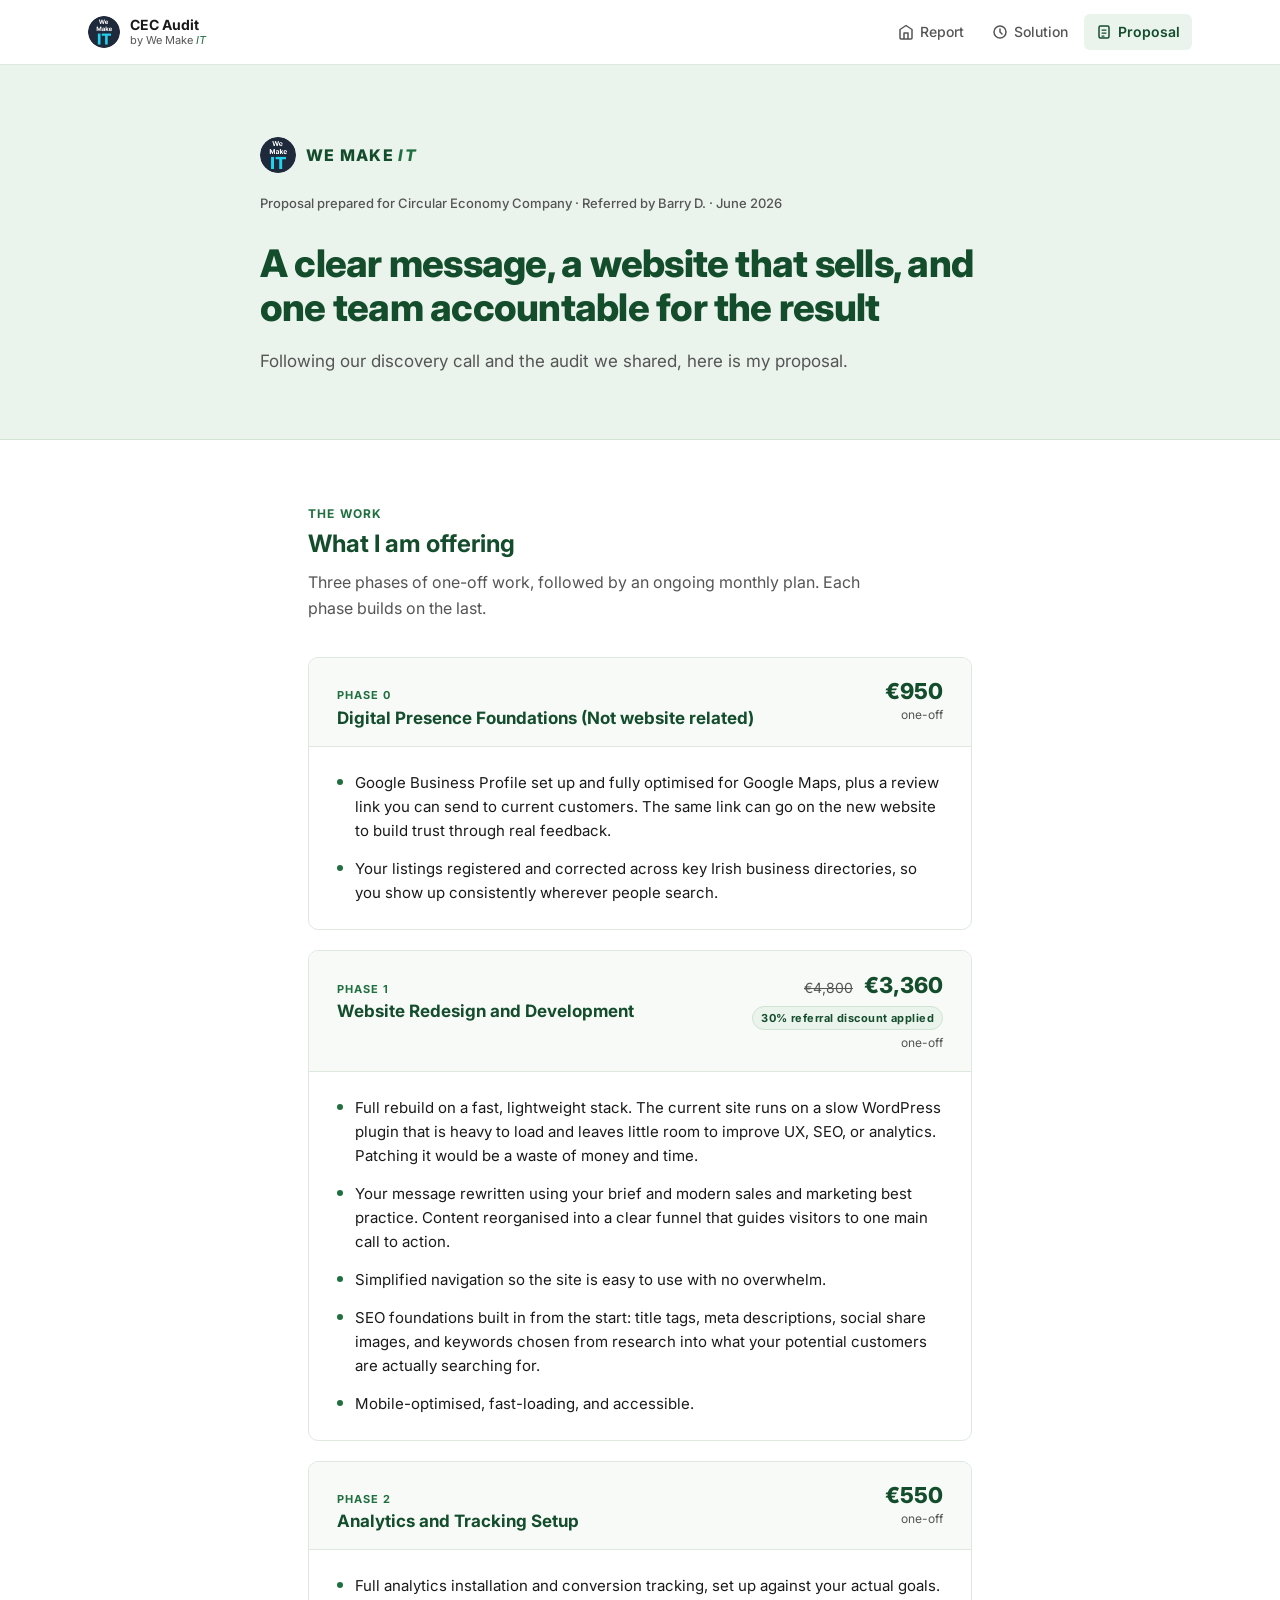
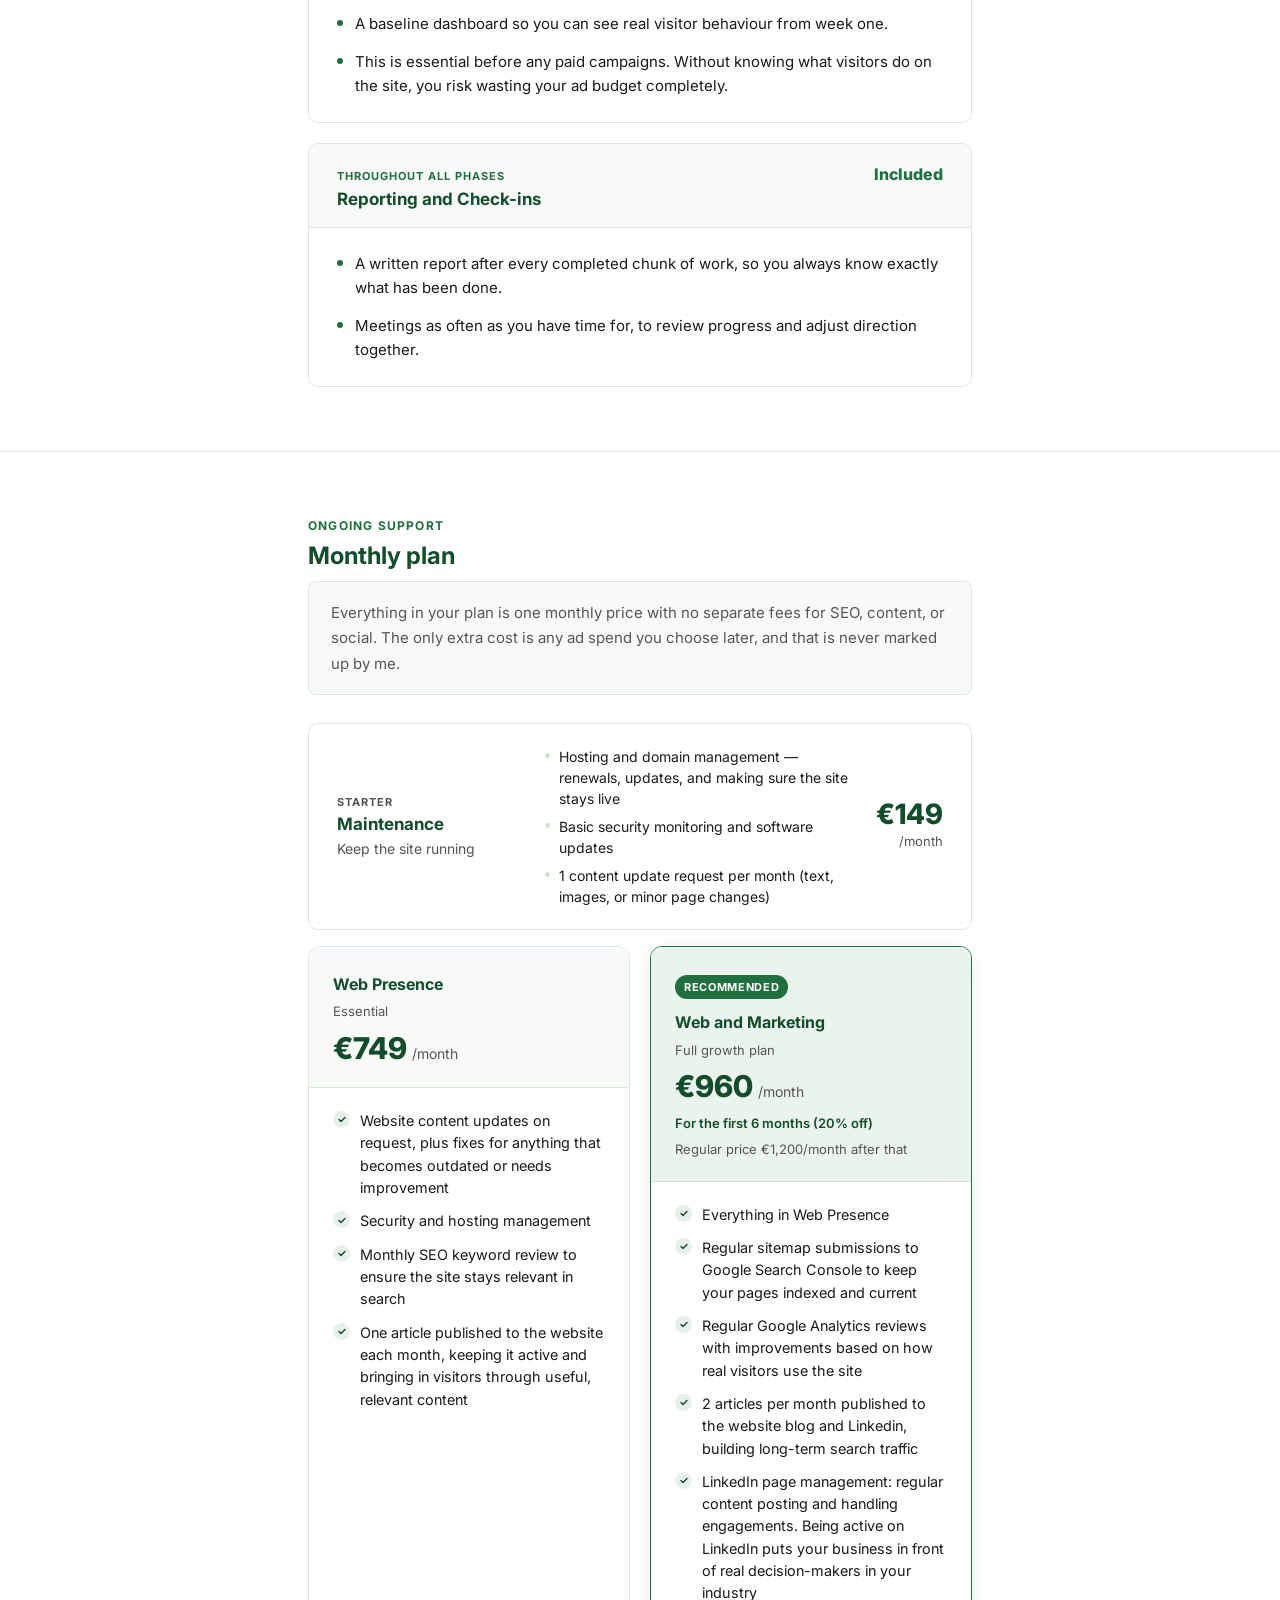
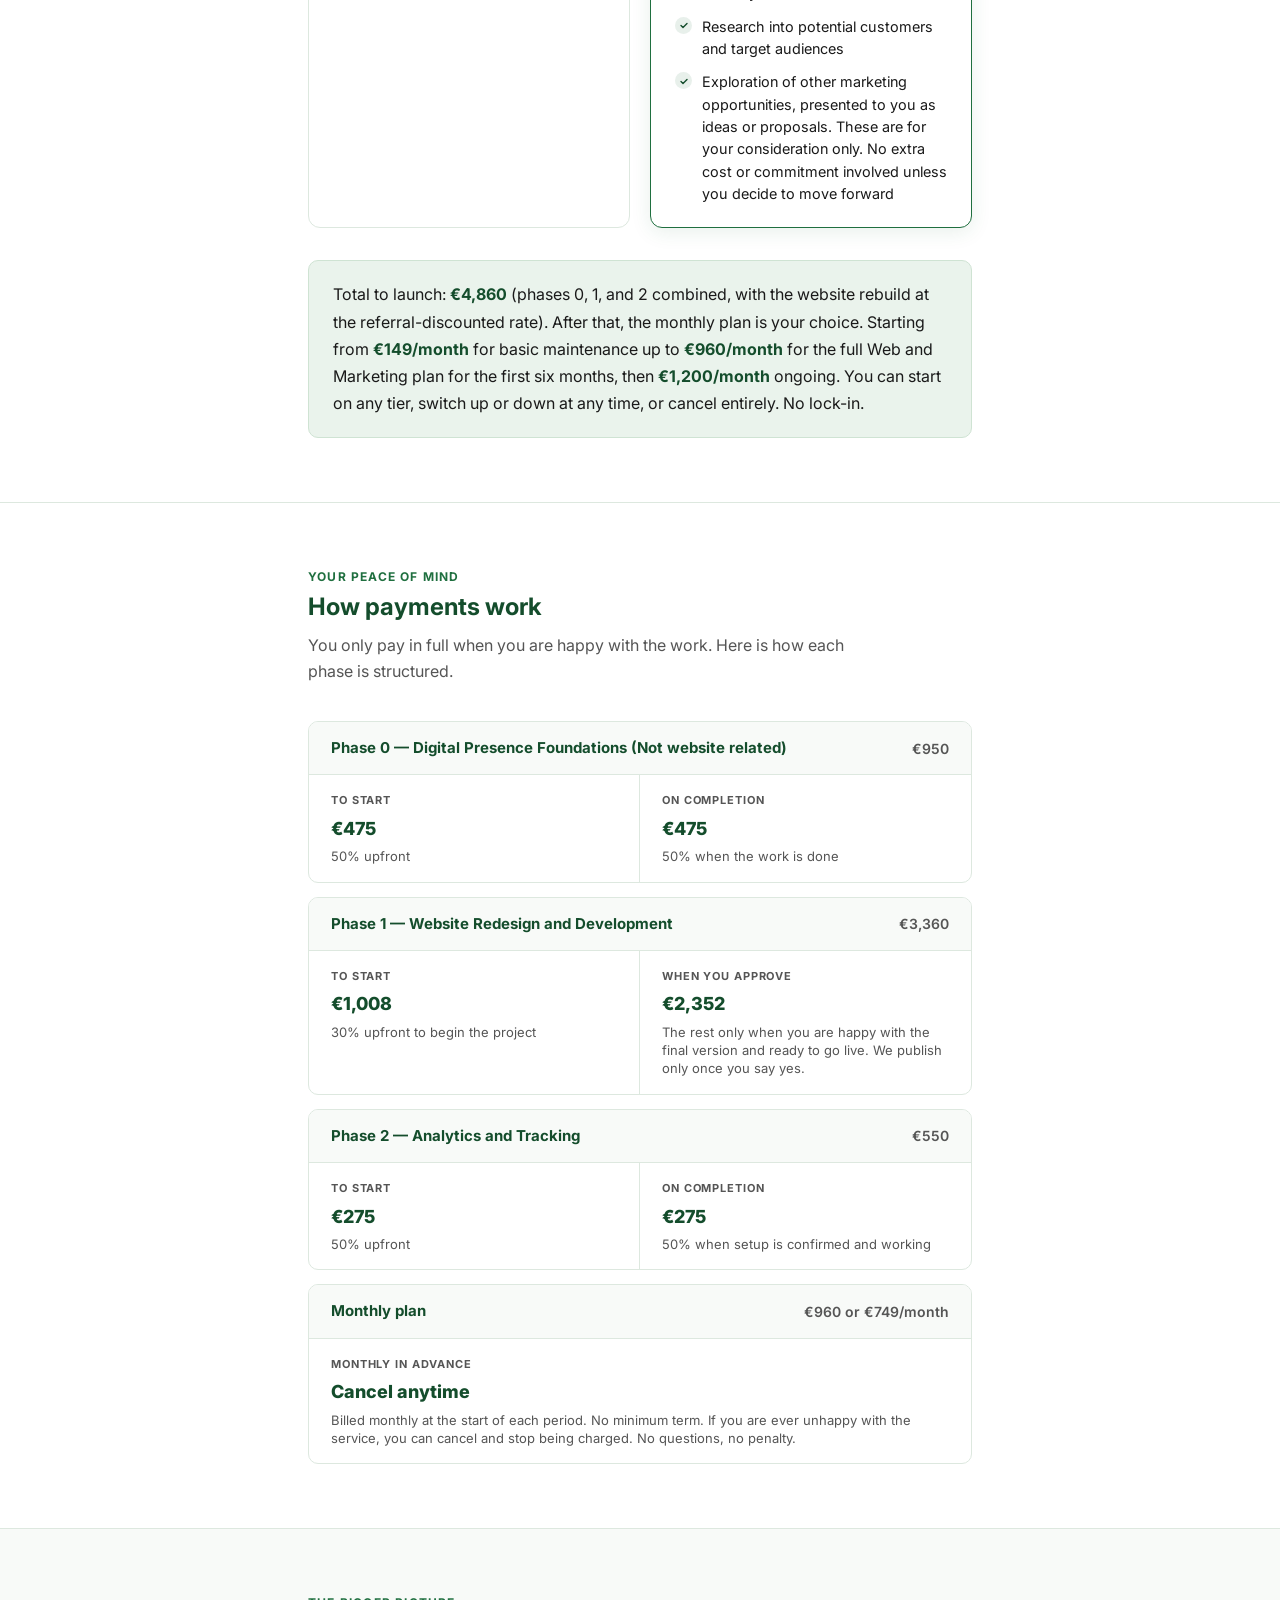
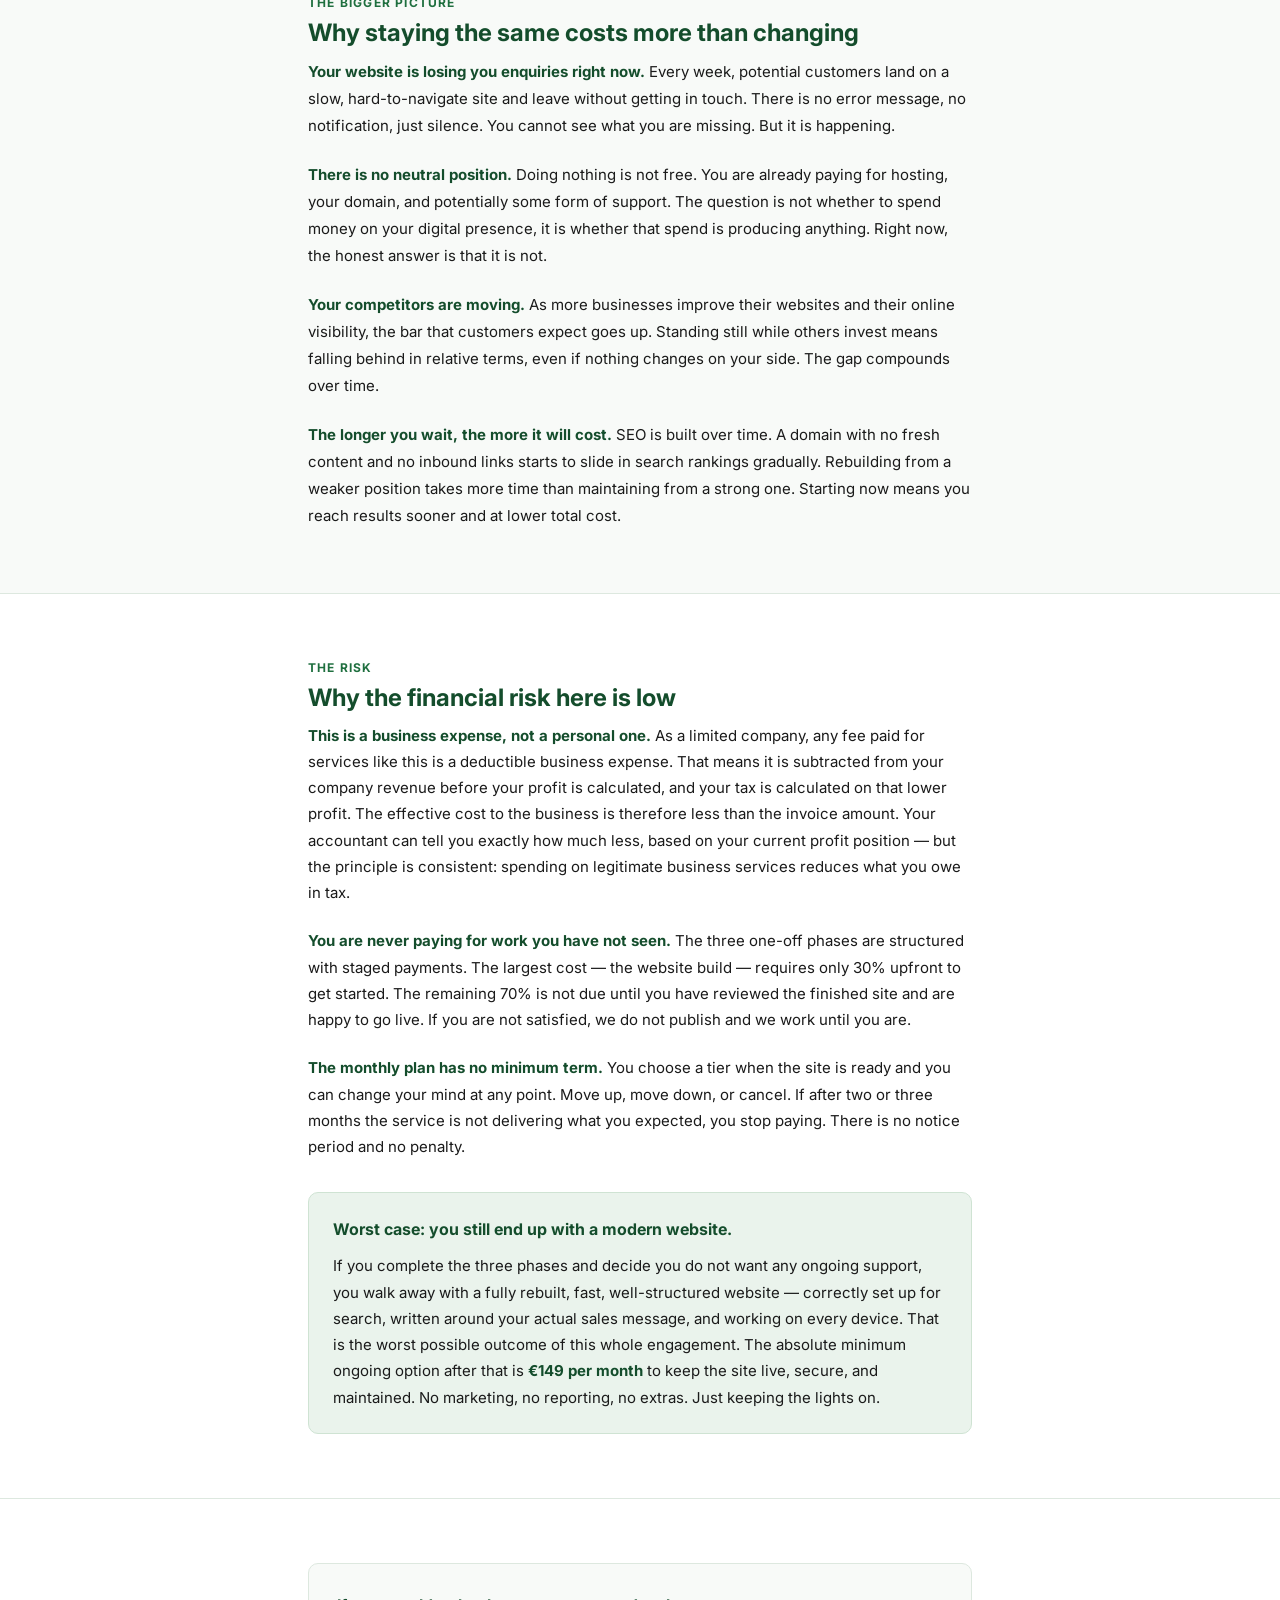
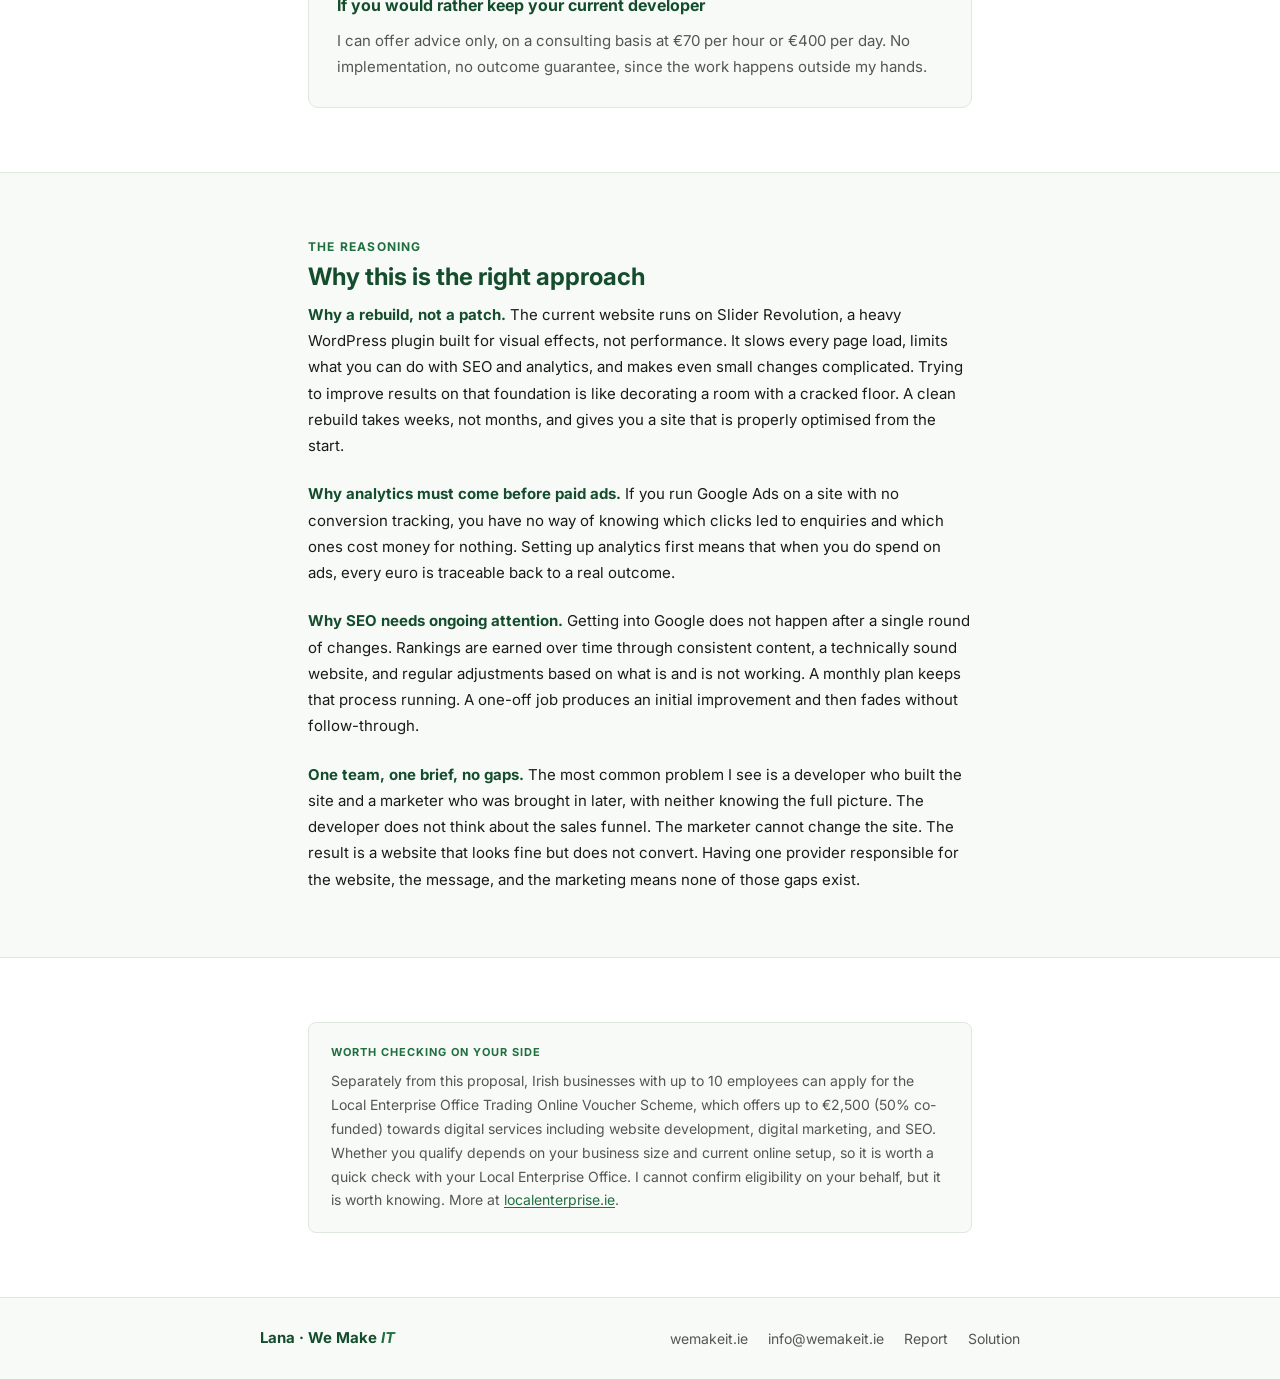
==== commit e7909d1d: "Reprice services to reflect Irish market rates (2026 research) Phase 2 analytics setup: €450 -> €550" ====
--- a/proposal.html
+++ b/proposal.html
@@ -767,7 +767,7 @@
                 <span class="phase-name" id="ph2">Analytics and Tracking Setup</span>
               </div>
               <div class="phase-price">
-                <div class="phase-price-amount">&euro;450</div>
+                <div class="phase-price-amount">&euro;550</div>
                 <div class="phase-price-label">one-off</div>
               </div>
             </div>
@@ -864,7 +864,7 @@
               <p class="pricing-tier" id="tier-essential">Web Presence</p>
               <p class="pricing-tier-sub">Essential</p>
               <div>
-                <span class="pricing-amount">&euro;650</span>
+                <span class="pricing-amount">&euro;749</span>
                 <span class="pricing-per">/month</span>
               </div>
             </div>
@@ -897,10 +897,10 @@
               <p class="pricing-tier" id="tier-growth">Web and Marketing</p>
               <p class="pricing-tier-sub">Full growth plan</p>
               <div>
-                <span class="pricing-amount">&euro;840</span>
+                <span class="pricing-amount">&euro;960</span>
                 <span class="pricing-per">/month</span>
               </div>
-              <div class="pricing-intro-offer">For the first 6 months (30% off)</div>
+              <div class="pricing-intro-offer">For the first 6 months (20% off)</div>
               <div class="pricing-regular">Regular price &euro;1,200/month after that</div>
             </div>
             <div class="pricing-card-body">
@@ -940,7 +940,7 @@
         </div>
 
         <div class="pricing-summary fade-in" role="note">
-          Total to launch: <strong>&euro;4,760</strong> (phases 0, 1, and 2 combined, with the website rebuild at the referral-discounted rate). After that, the monthly plan is your choice. Starting from <strong>&euro;149/month</strong> for basic maintenance up to <strong>&euro;840/month</strong> for the full Web and Marketing plan for the first six months, then <strong>&euro;1,200/month</strong> ongoing. You can start on any tier, switch up or down at any time, or cancel entirely. No lock-in.
+          Total to launch: <strong>&euro;4,860</strong> (phases 0, 1, and 2 combined, with the website rebuild at the referral-discounted rate). After that, the monthly plan is your choice. Starting from <strong>&euro;149/month</strong> for basic maintenance up to <strong>&euro;960/month</strong> for the full Web and Marketing plan for the first six months, then <strong>&euro;1,200/month</strong> ongoing. You can start on any tier, switch up or down at any time, or cancel entirely. No lock-in.
         </div>
 
       </div>
@@ -997,17 +997,17 @@
           <div class="payment-row">
             <div class="payment-row-head">
               <span class="payment-row-name">Phase 2 &mdash; Analytics and Tracking</span>
-              <span class="payment-row-total">&euro;450</span>
+              <span class="payment-row-total">&euro;550</span>
             </div>
             <div class="payment-splits">
               <div class="payment-split">
                 <span class="payment-split-label">To start</span>
-                <span class="payment-split-amount">&euro;225</span>
+                <span class="payment-split-amount">&euro;275</span>
                 <span class="payment-split-note">50% upfront</span>
               </div>
               <div class="payment-split">
                 <span class="payment-split-label">On completion</span>
-                <span class="payment-split-amount">&euro;225</span>
+                <span class="payment-split-amount">&euro;275</span>
                 <span class="payment-split-note">50% when setup is confirmed and working</span>
               </div>
             </div>
@@ -1016,7 +1016,7 @@
           <div class="payment-row payment-row--monthly">
             <div class="payment-row-head">
               <span class="payment-row-name">Monthly plan</span>
-              <span class="payment-row-total">&euro;840 or &euro;650/month</span>
+              <span class="payment-row-total">&euro;960 or &euro;749/month</span>
             </div>
             <div class="payment-splits">
               <div class="payment-split">
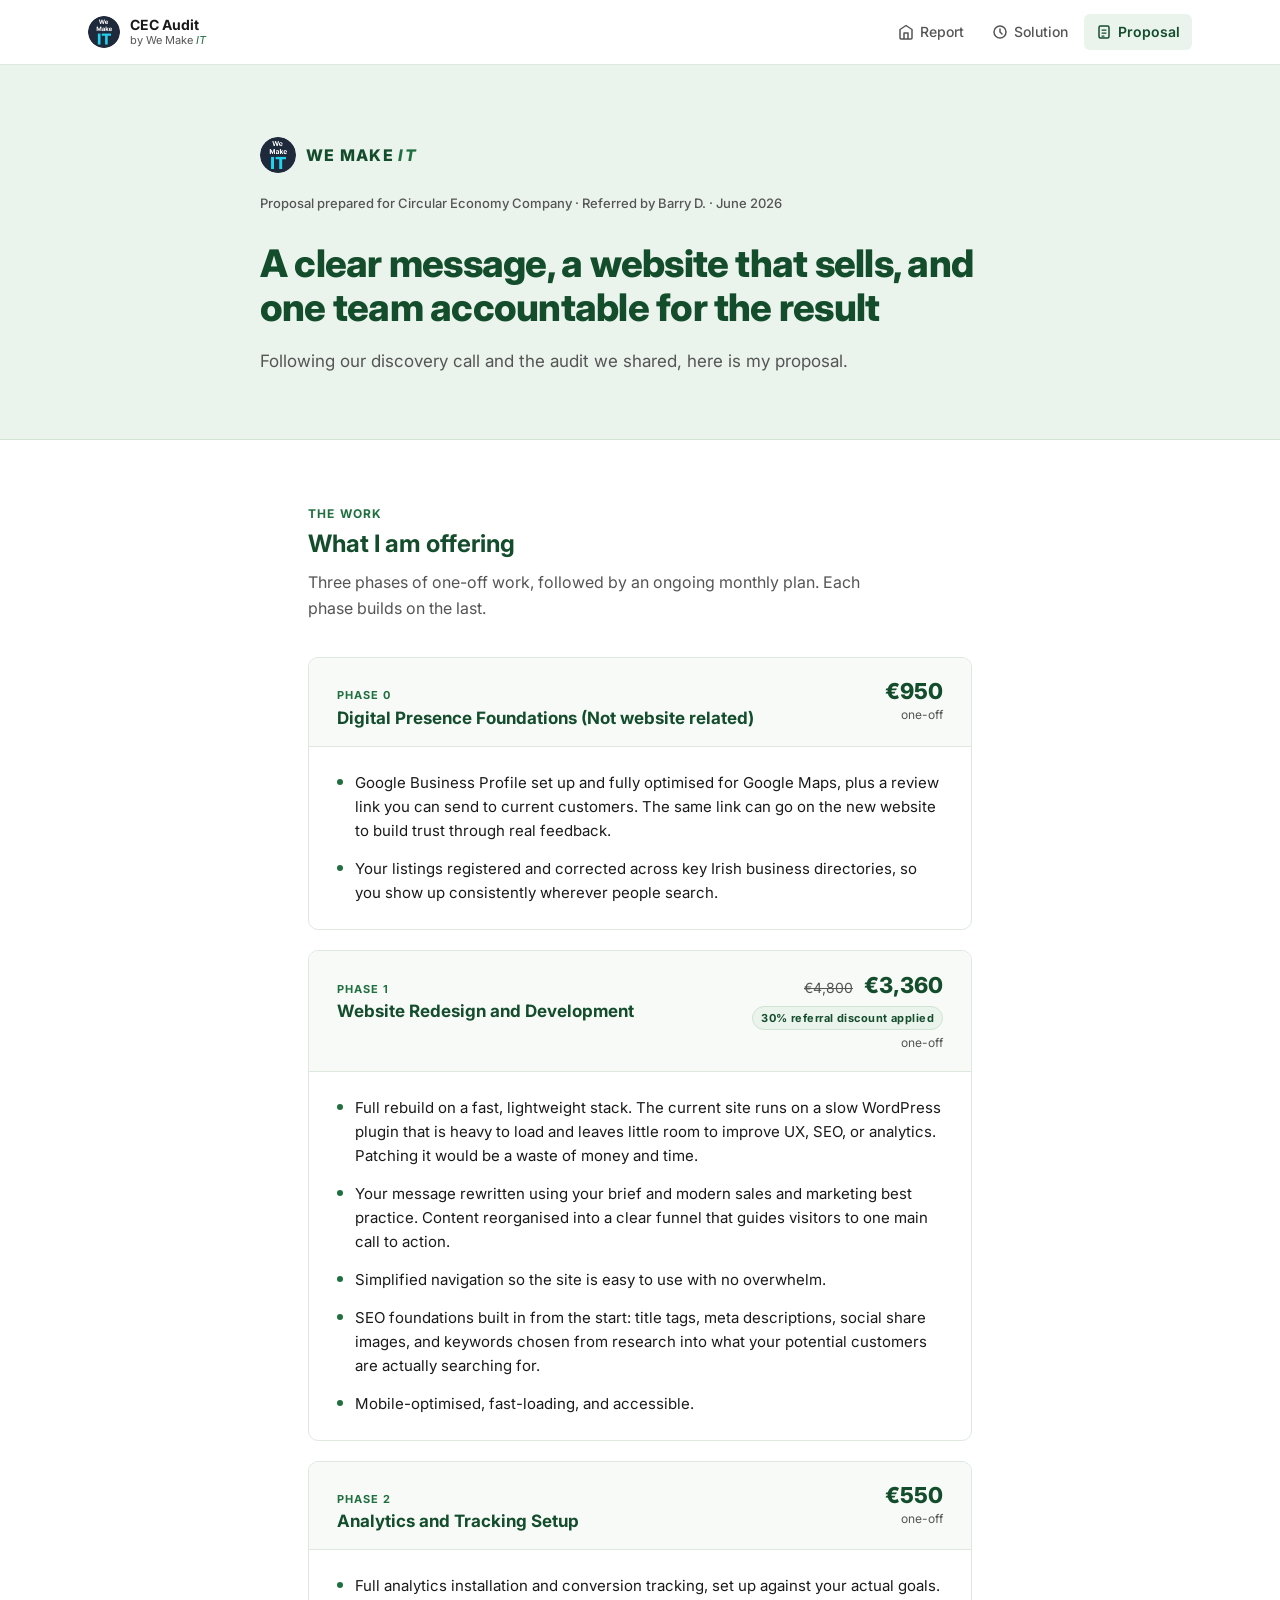
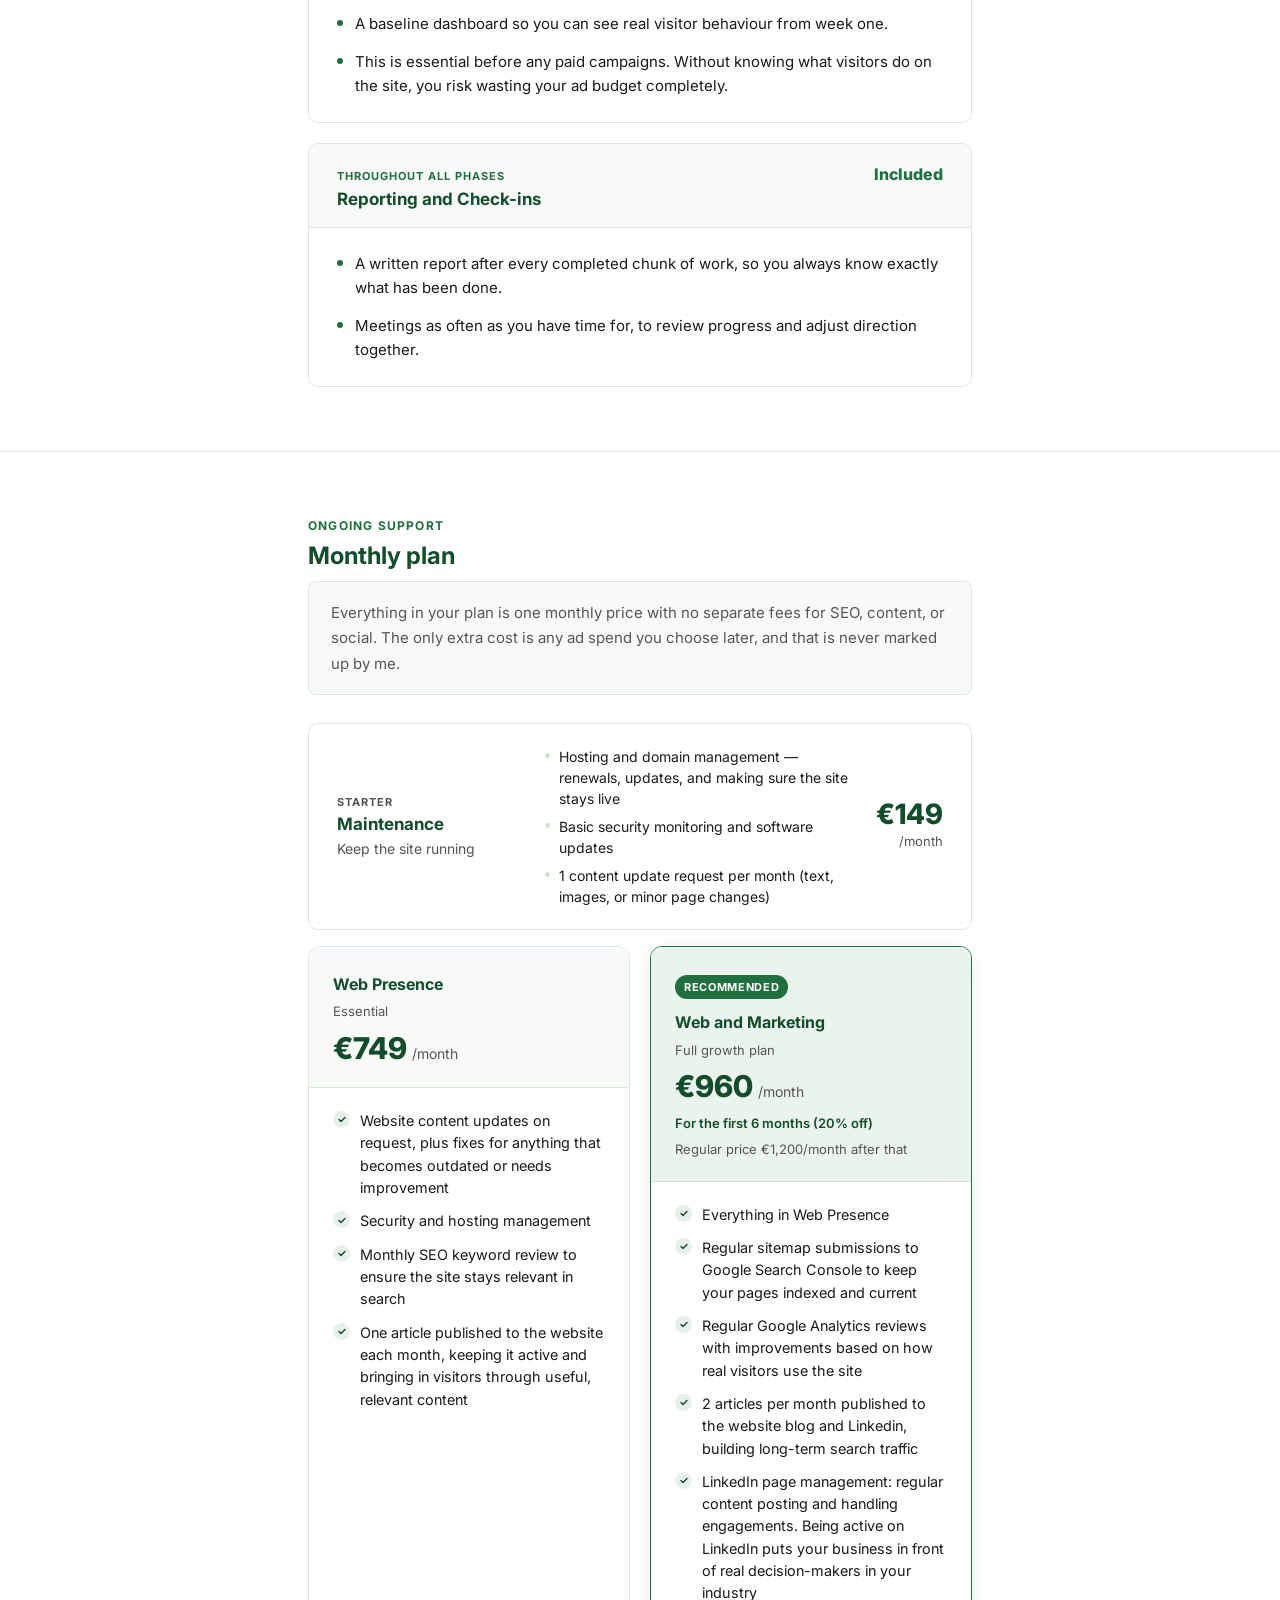
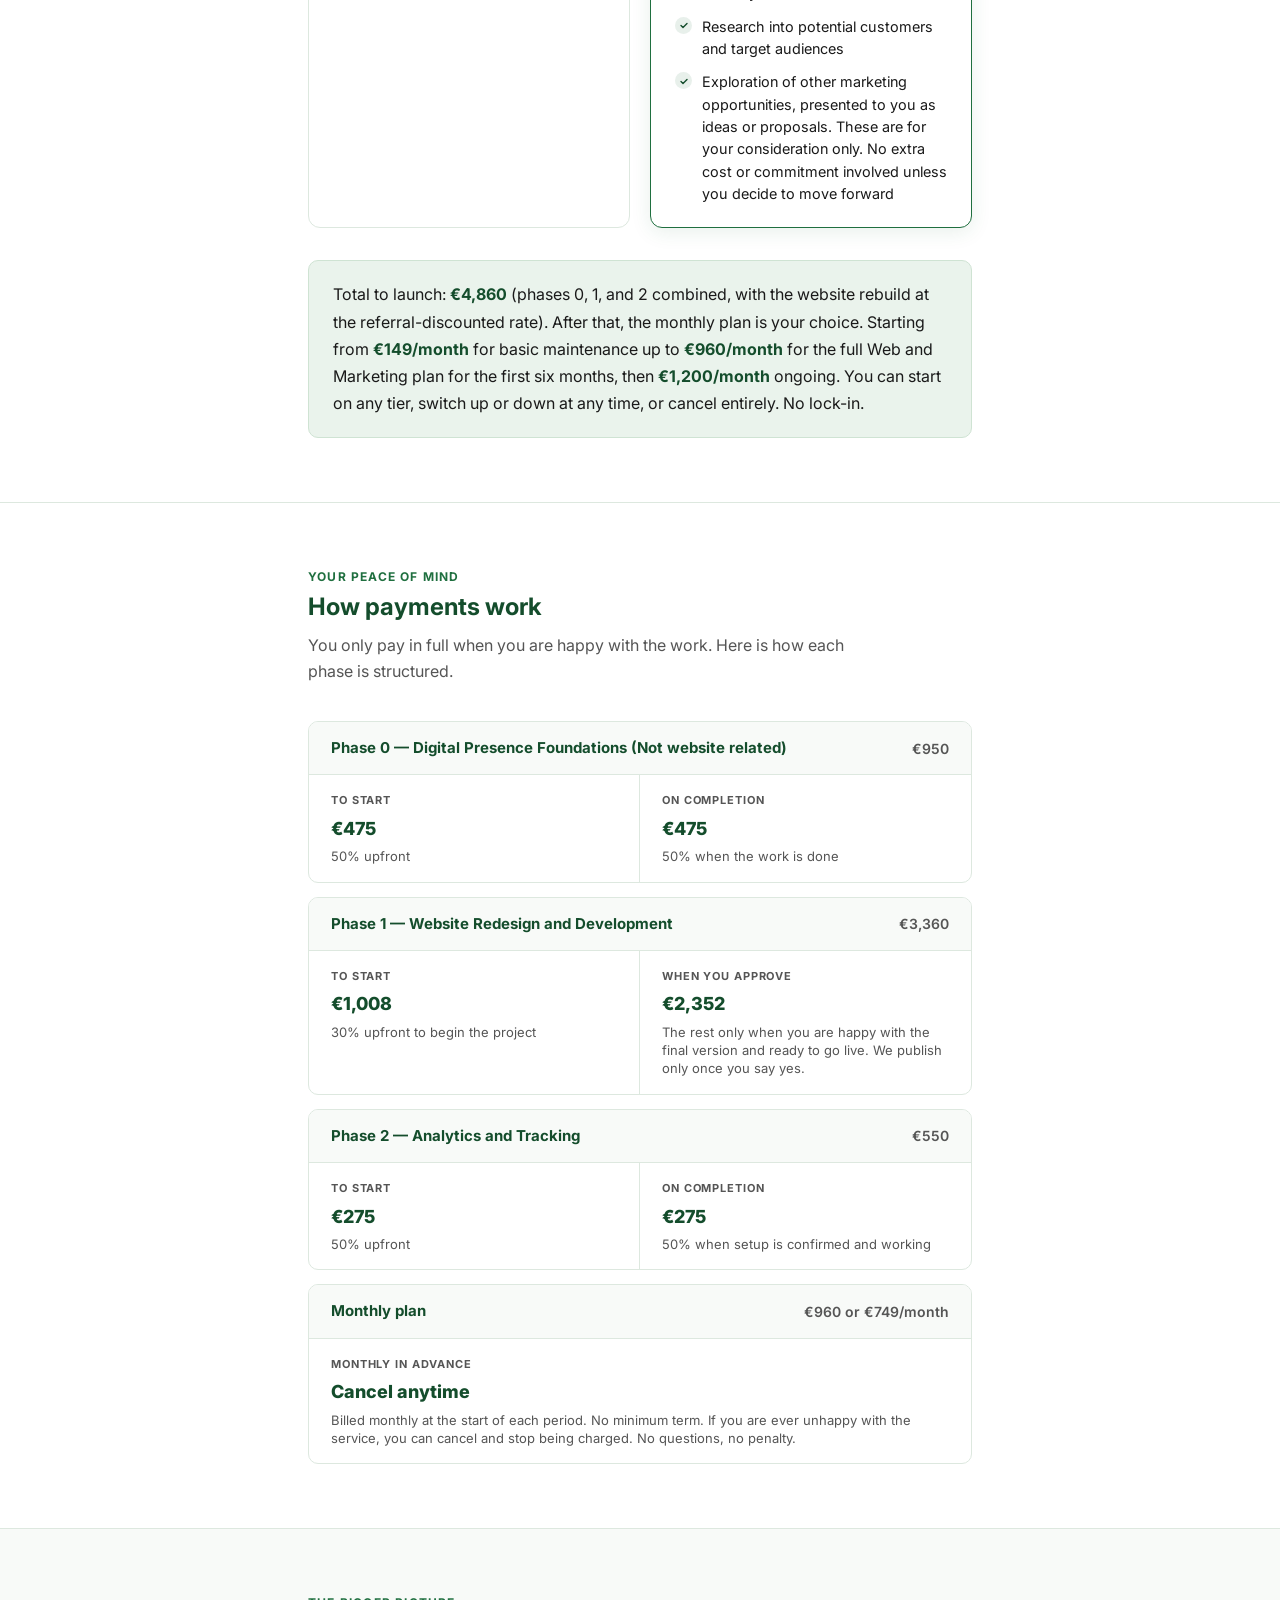
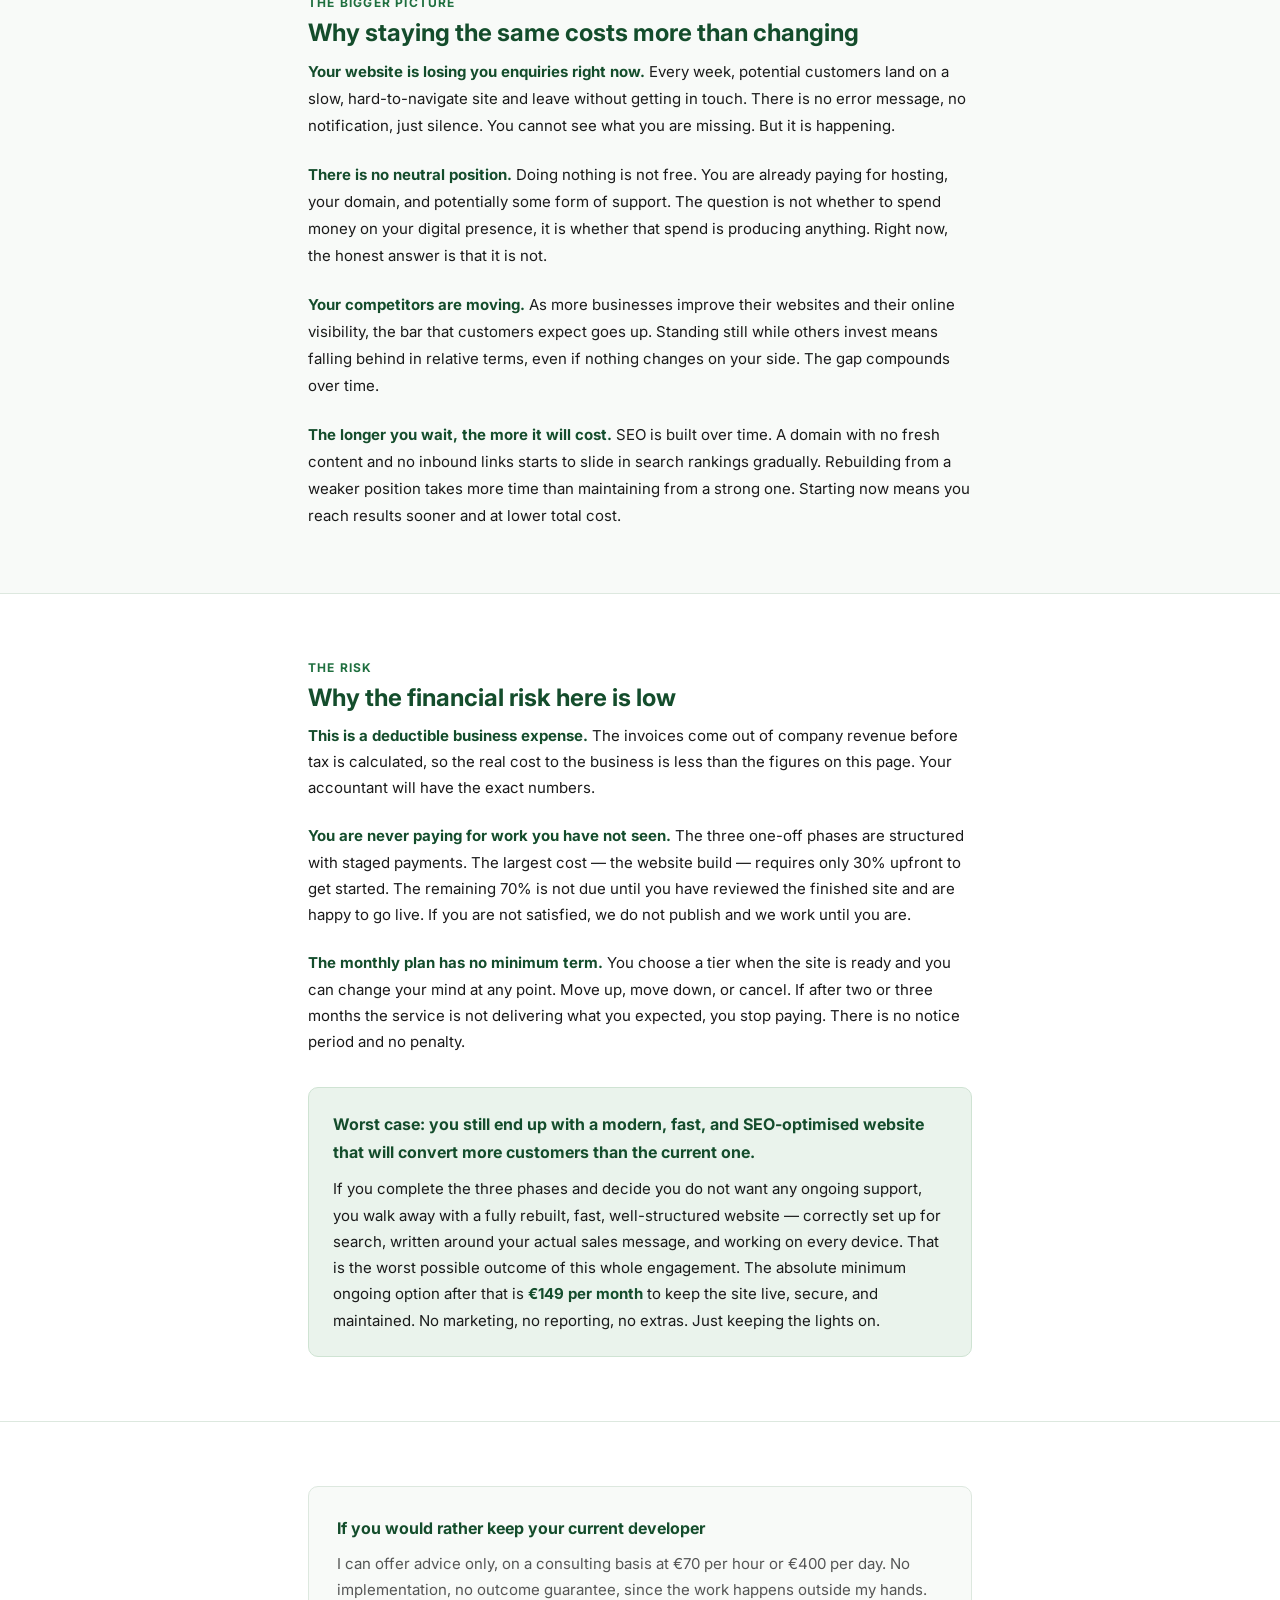
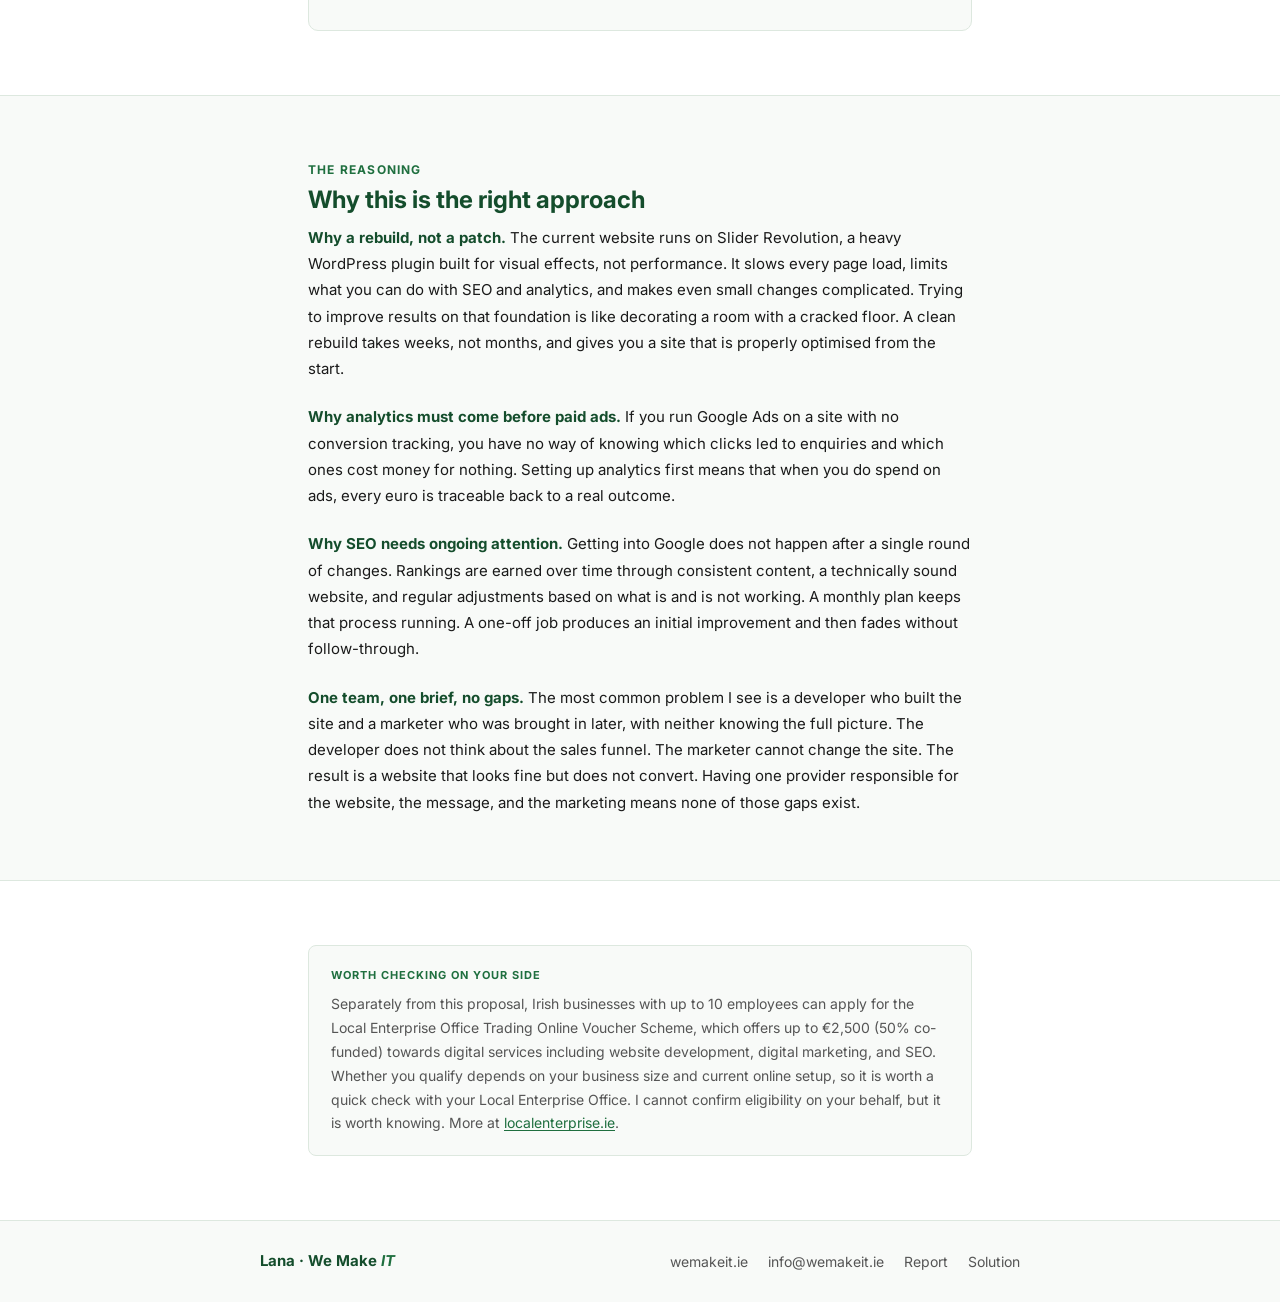
==== commit de0f74ad: "Trim tax paragraph and update worst-case heading Tax deductibility paragraph cut to two sentences — " ====
--- a/proposal.html
+++ b/proposal.html
@@ -1070,7 +1070,7 @@
         <div class="why-paras fade-in">
 
           <p class="why-para">
-            <strong>This is a business expense, not a personal one.</strong> As a limited company, any fee paid for services like this is a deductible business expense. That means it is subtracted from your company revenue before your profit is calculated, and your tax is calculated on that lower profit. The effective cost to the business is therefore less than the invoice amount. Your accountant can tell you exactly how much less, based on your current profit position — but the principle is consistent: spending on legitimate business services reduces what you owe in tax.
+            <strong>This is a deductible business expense.</strong> The invoices come out of company revenue before tax is calculated, so the real cost to the business is less than the figures on this page. Your accountant will have the exact numbers.
           </p>
 
           <p class="why-para">
@@ -1084,7 +1084,7 @@
         </div>
 
         <div class="worst-case fade-in" role="note" style="margin-top:32px;">
-          <p class="worst-case-heading">Worst case: you still end up with a modern website.</p>
+          <p class="worst-case-heading">Worst case: you still end up with a modern, fast, and SEO-optimised website that will convert more customers than the current one.</p>
           <p>
             If you complete the three phases and decide you do not want any ongoing support, you walk away with a fully rebuilt, fast, well-structured website — correctly set up for search, written around your actual sales message, and working on every device. That is the worst possible outcome of this whole engagement. The absolute minimum ongoing option after that is <strong>&euro;149 per month</strong> to keep the site live, secure, and maintained. No marketing, no reporting, no extras. Just keeping the lights on.
           </p>
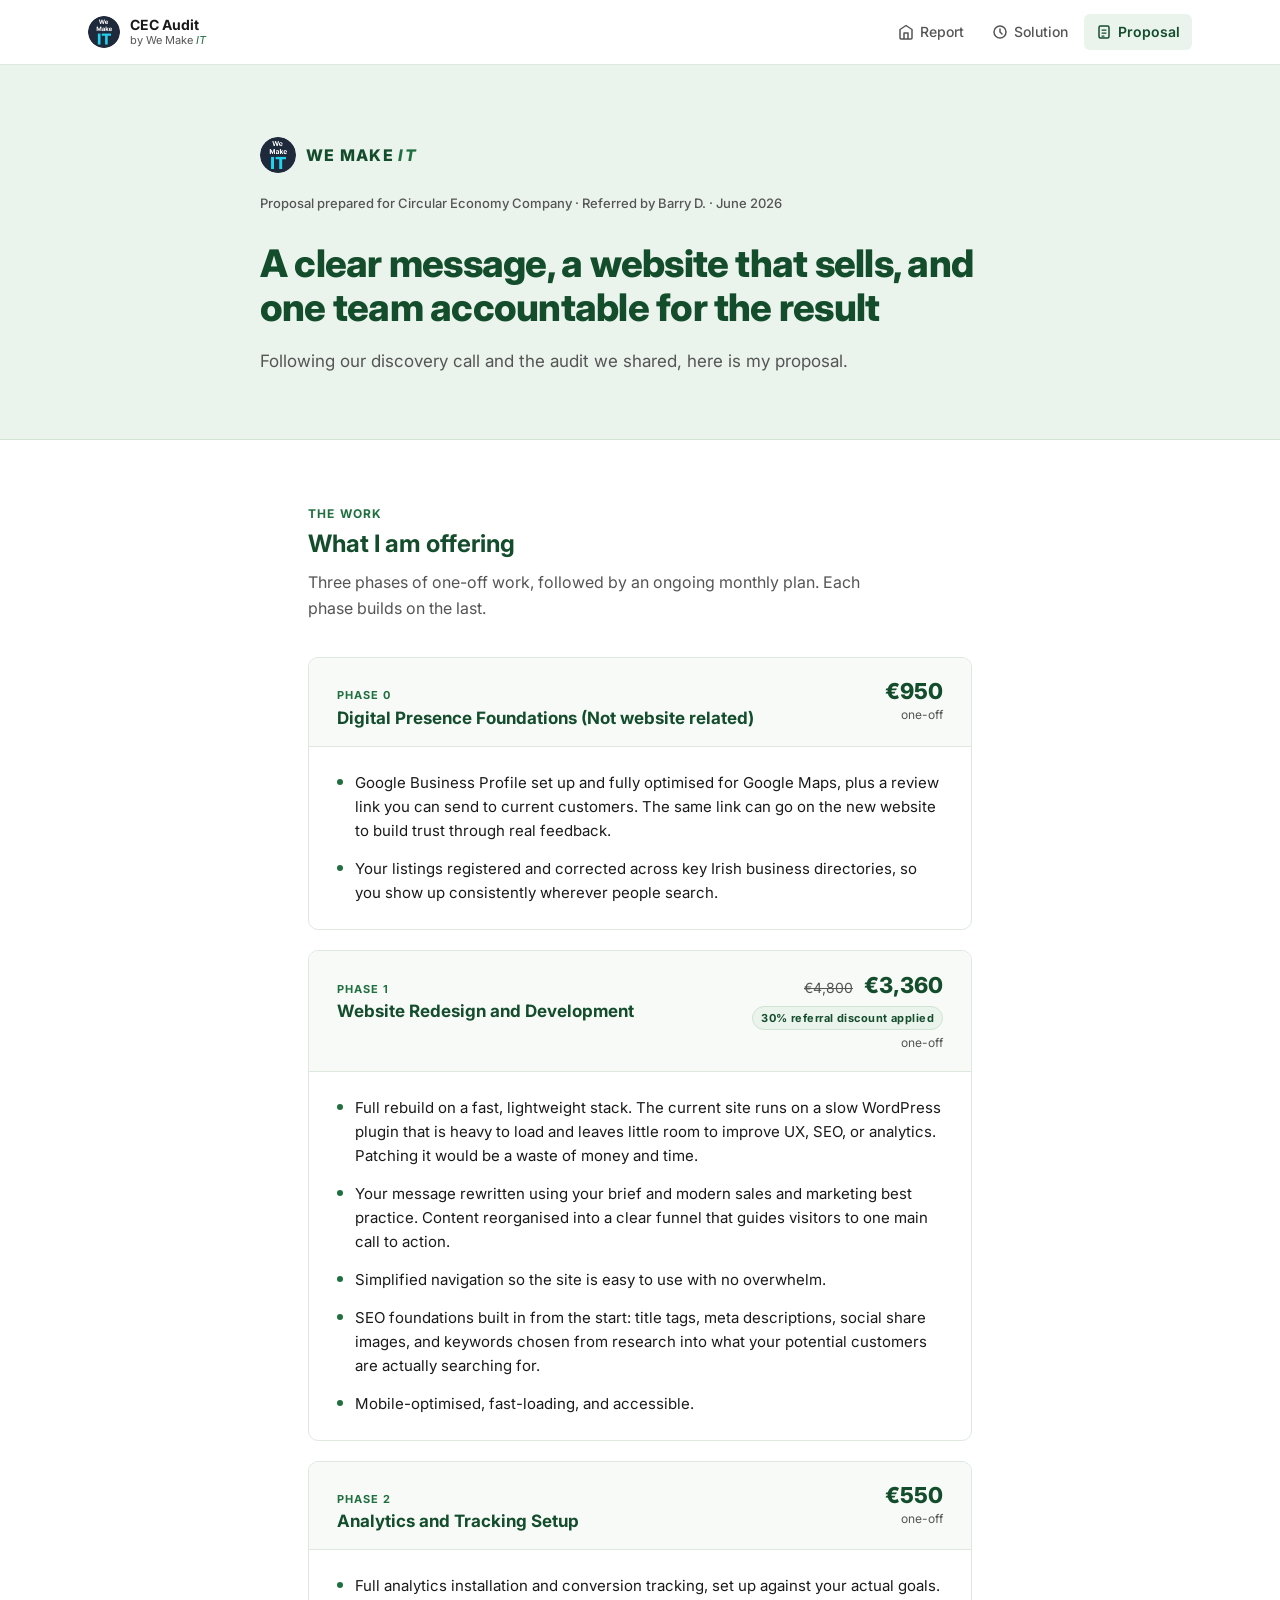
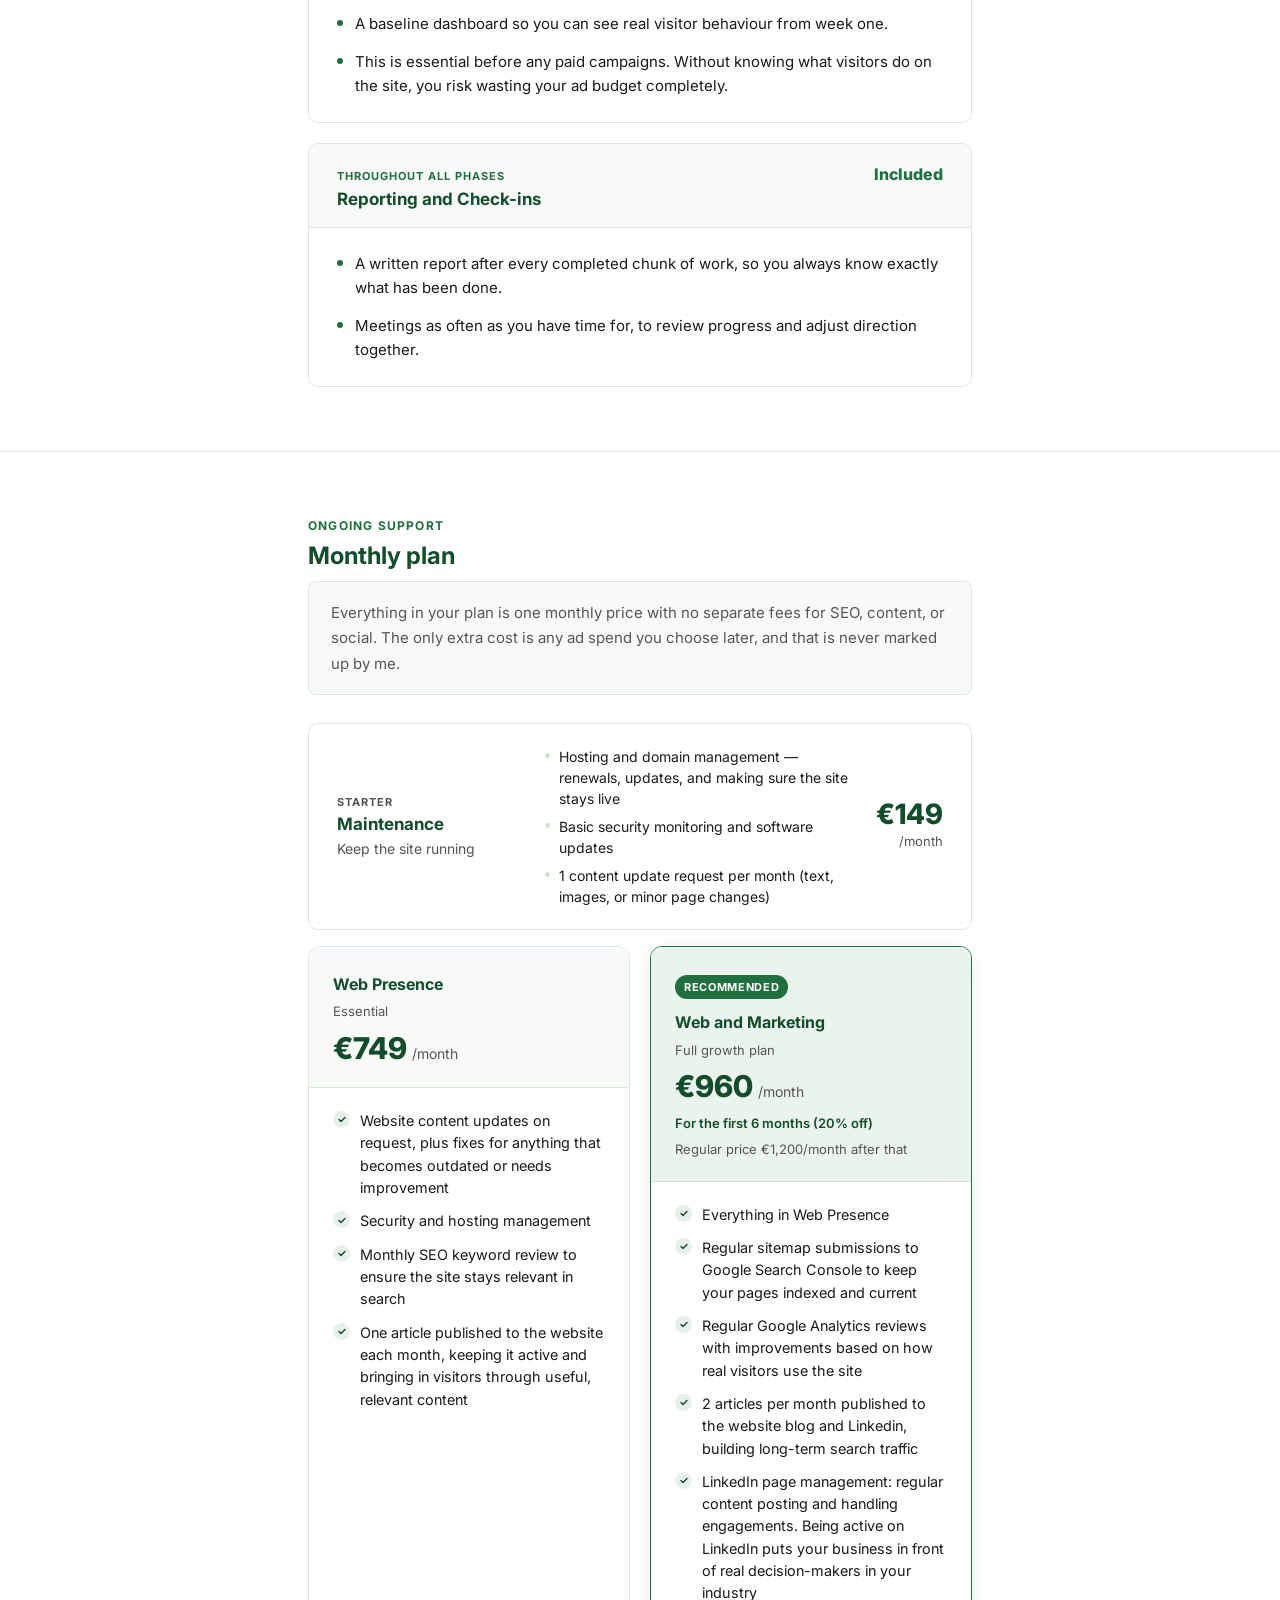
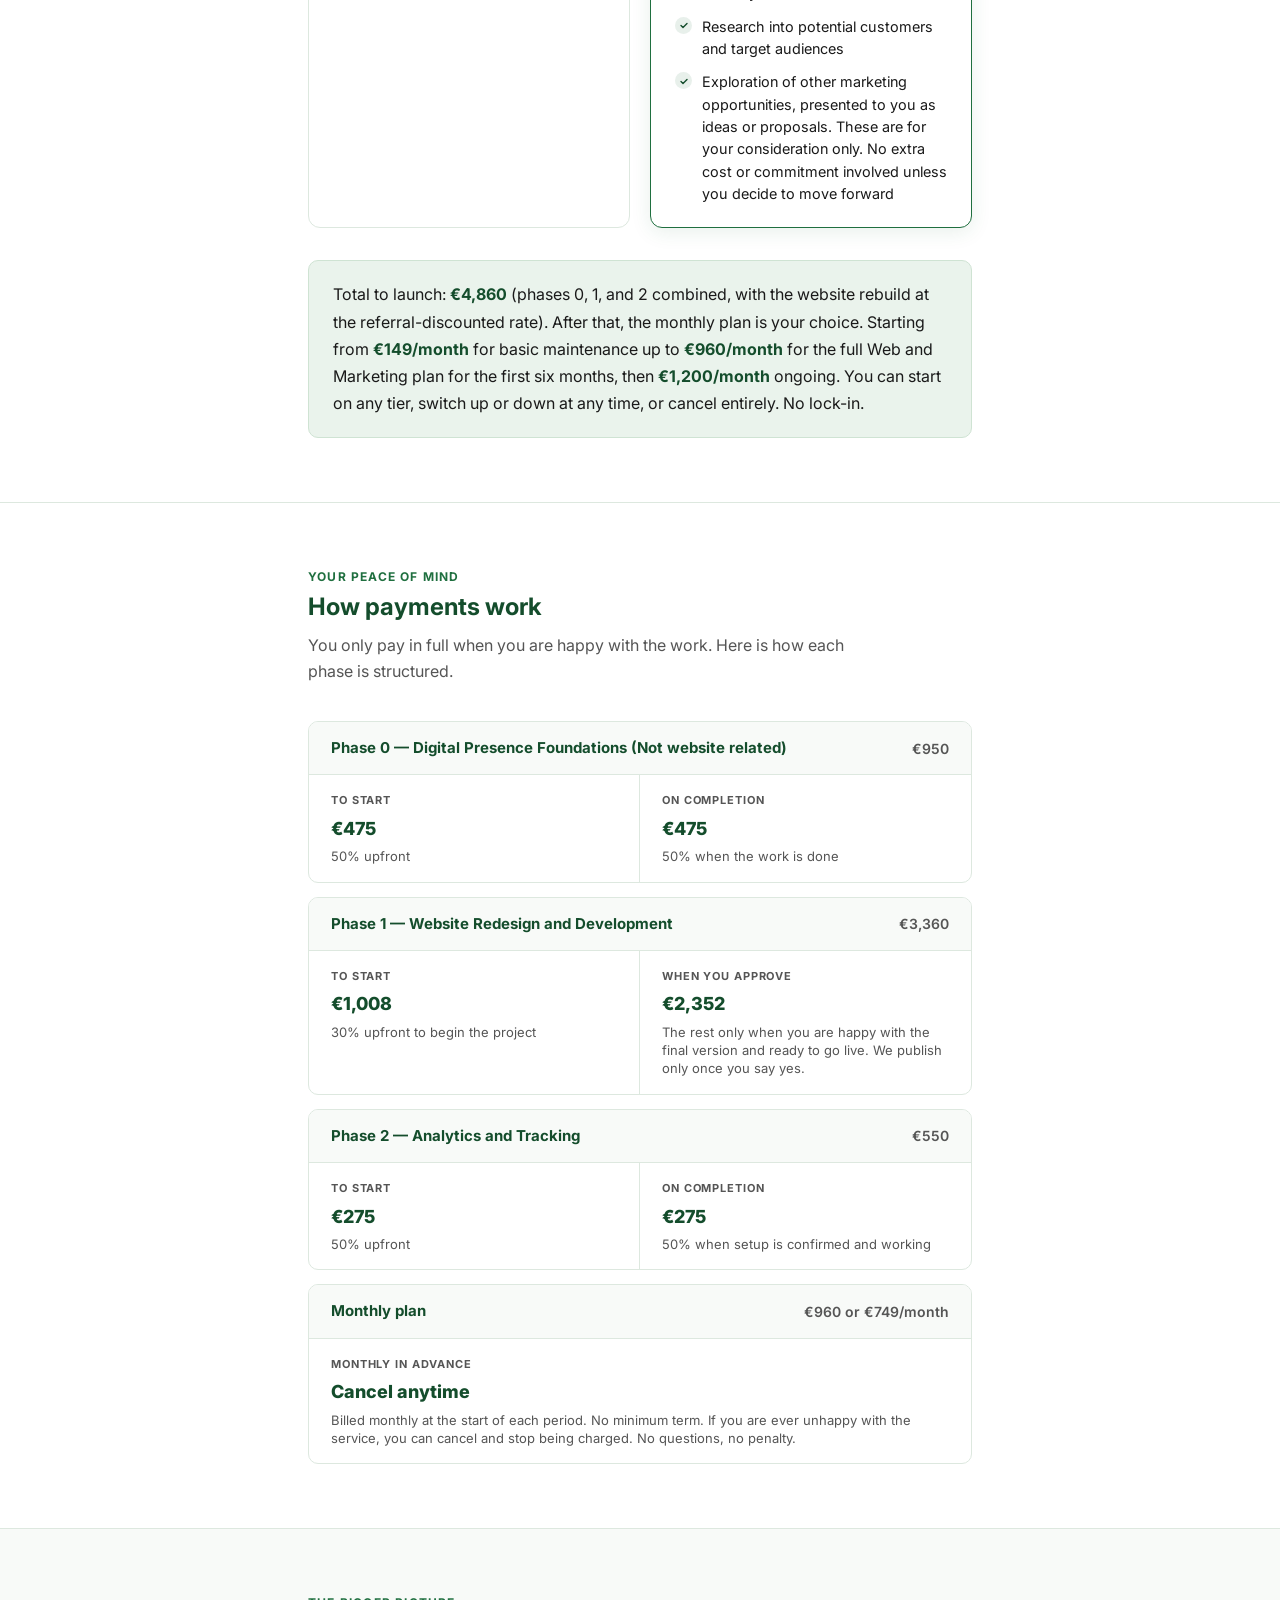
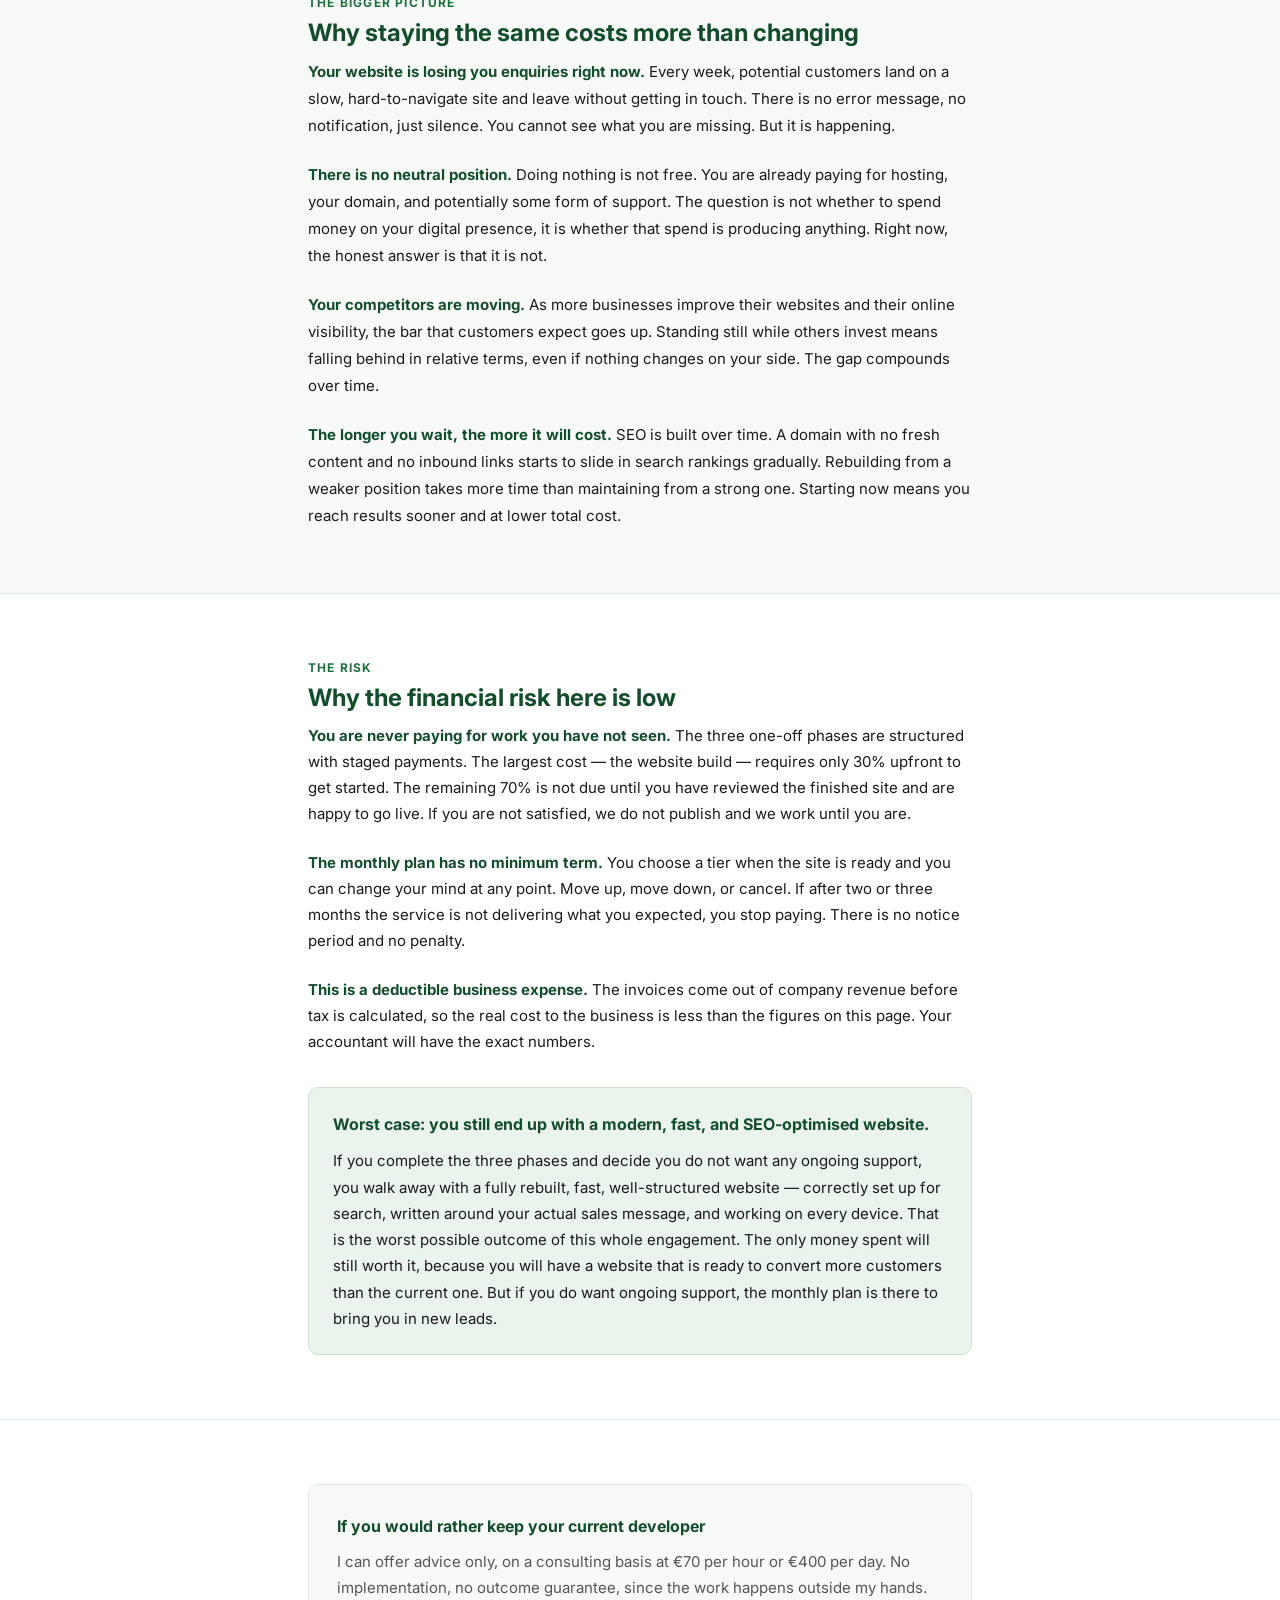
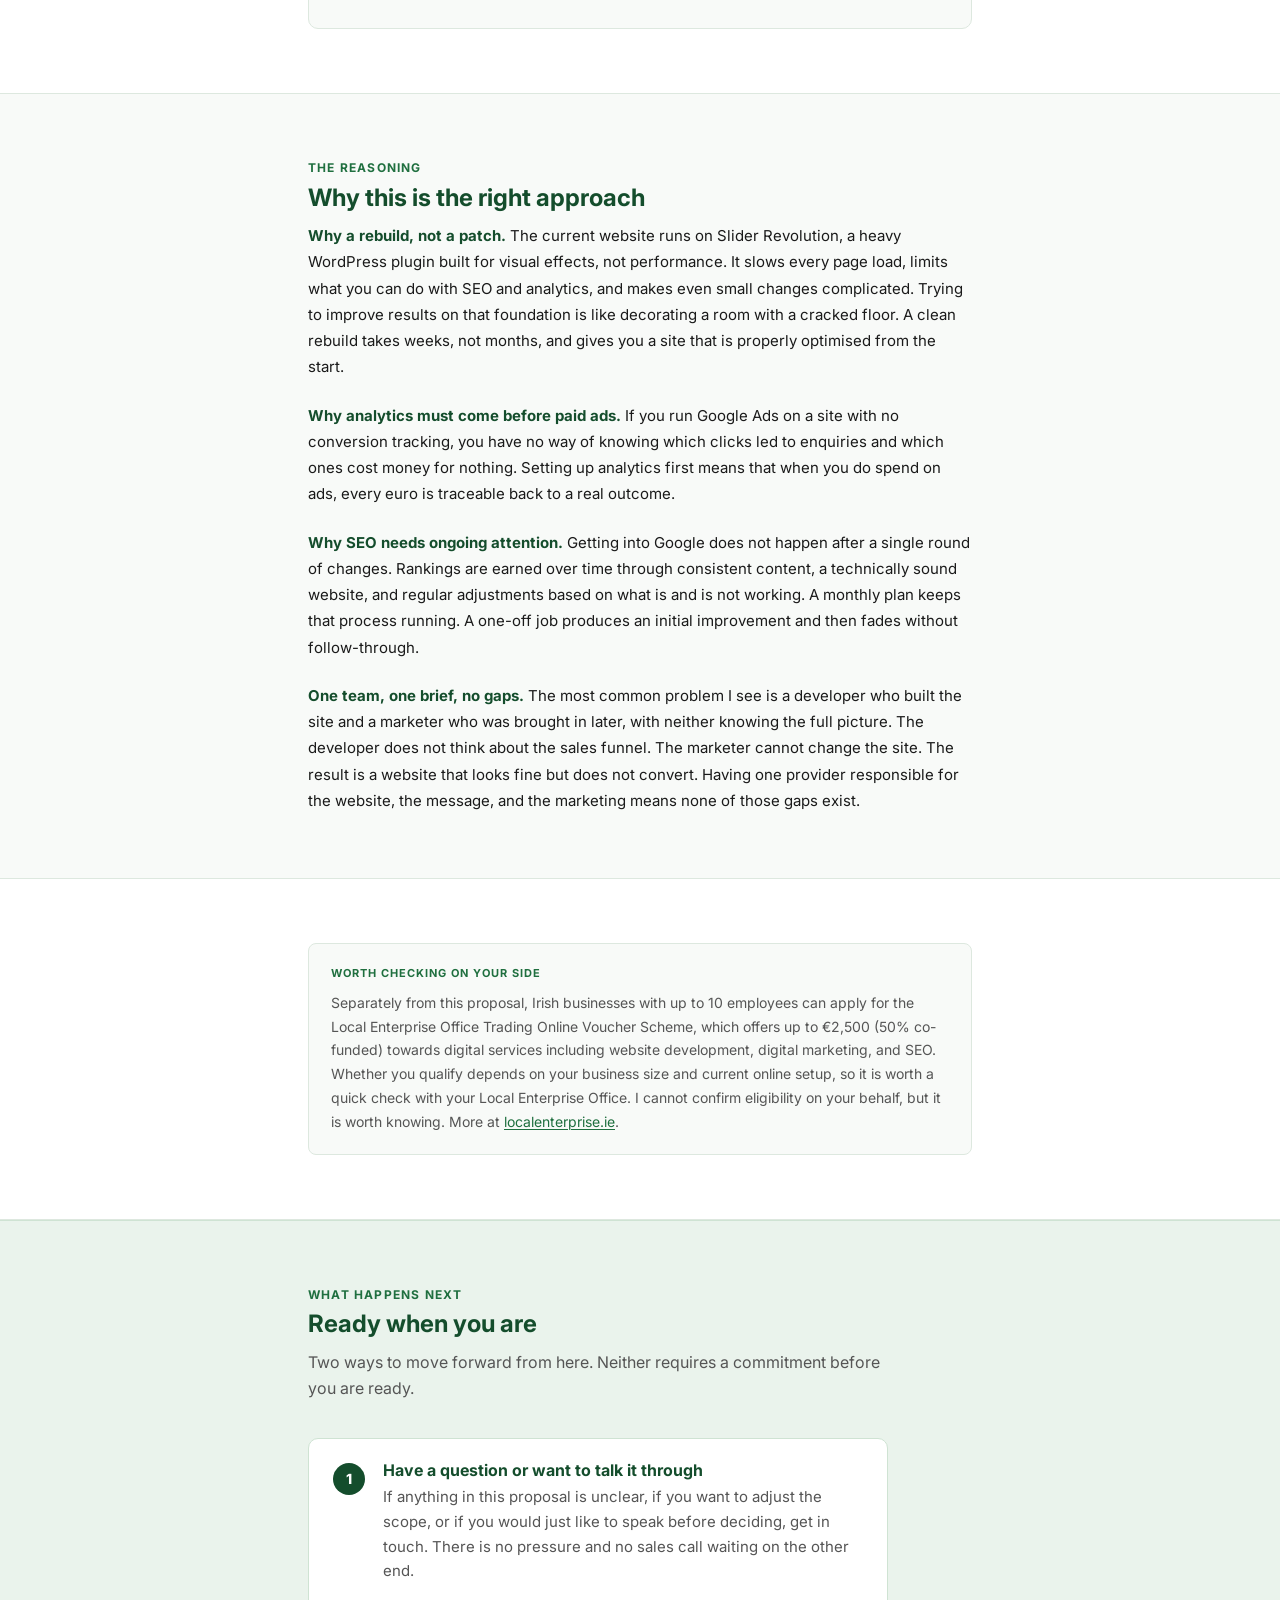
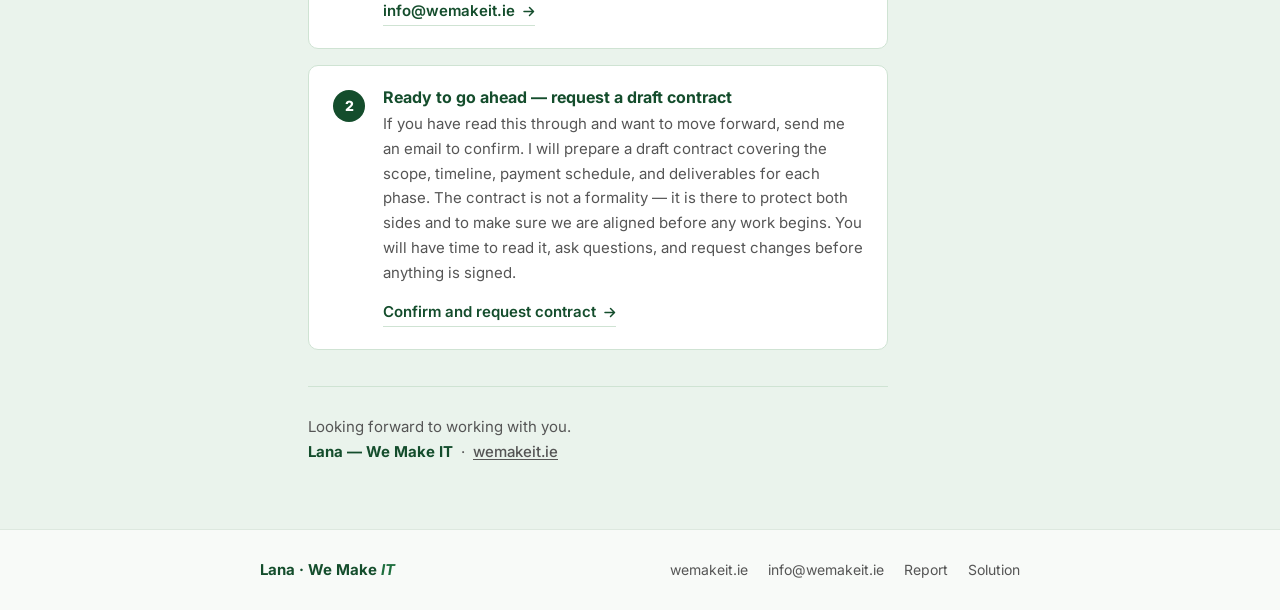
==== commit 083c0c62: "Add next steps closing section with dual email CTAs Two numbered action cards at the end of the prop" ====
--- a/proposal.html
+++ b/proposal.html
@@ -1,19 +1,25 @@
-<!DOCTYPE html>
+<!doctype html>
 <html lang="en">
-<head>
-  <meta charset="UTF-8" />
-  <meta name="viewport" content="width=device-width, initial-scale=1.0" />
-  <title>Proposal for Circular Economy Company | We Make IT</title>
-  <meta name="description" content="A website and digital marketing proposal prepared by We Make IT for Circular Economy Company, June 2026." />
-  <meta name="robots" content="noindex, nofollow" />
-
-  <link rel="preconnect" href="https://fonts.googleapis.com" />
-  <link rel="preconnect" href="https://fonts.gstatic.com" crossorigin />
-  <link href="https://fonts.googleapis.com/css2?family=Inter:ital,wght@0,300;0,400;0,500;0,600;0,700;0,800;1,400&display=swap" rel="stylesheet" />
-  <link rel="icon" type="image/png" href="assets/logo_circle_small.png" />
-
-  <style>
-    /*
+  <head>
+    <meta charset="UTF-8" />
+    <meta name="viewport" content="width=device-width, initial-scale=1.0" />
+    <title>Proposal for Circular Economy Company | We Make IT</title>
+    <meta
+      name="description"
+      content="A website and digital marketing proposal prepared by We Make IT for Circular Economy Company, June 2026."
+    />
+    <meta name="robots" content="noindex, nofollow" />
+
+    <link rel="preconnect" href="https://fonts.googleapis.com" />
+    <link rel="preconnect" href="https://fonts.gstatic.com" crossorigin />
+    <link
+      href="https://fonts.googleapis.com/css2?family=Inter:ital,wght@0,300;0,400;0,500;0,600;0,700;0,800;1,400&display=swap"
+      rel="stylesheet"
+    />
+    <link rel="icon" type="image/png" href="assets/logo_circle_small.png" />
+
+    <style>
+      /*
      * We Make IT colour system
      * --deep  #144D2C on white: 9.76:1 AAA (headings, prices)
      * --green #1F6F3F on white: 6.09:1 AA  (large/bold only, >=18px)
@@ -21,1173 +27,2055 @@
      * --muted #555555 on white:  7.55:1 AAA
      * --deep  #144D2C on --tint #EAF3EC: ~8.7:1 AAA
      */
-    :root {
-      --green:    #1F6F3F;
-      --deep:     #144D2C;
-      --tint:     #EAF3EC;
-      --tint-mid: #cfe3d3;
-      --text:     #1a1a1a;
-      --muted:    #555555;
-      --bg:       #ffffff;
-      --bg-off:   #f8faf8;
-      --border:   #dde8df;
-      --max-w:    760px;
-      --px:       clamp(20px, 5vw, 48px);
-    }
-
-    *, *::before, *::after { box-sizing: border-box; margin: 0; padding: 0; }
-    html { scroll-behavior: smooth; }
-
-    body {
-      font-family: 'Inter', system-ui, -apple-system, sans-serif;
-      font-size: 17px;
-      line-height: 1.65;
-      color: var(--text);
-      background: var(--bg);
-      -webkit-font-smoothing: antialiased;
-    }
-
-    a { color: var(--green); text-decoration: underline; text-decoration-thickness: 1px; text-underline-offset: 2px; }
-    a:hover { color: var(--deep); }
-    ul { list-style: none; }
-    img { display: block; max-width: 100%; }
-
-    /* ── Nav ───────────────────────────────────────────────────── */
-    .site-nav {
-      position: sticky;
-      top: 0;
-      z-index: 200;
-      background: var(--bg);
-      border-bottom: 1px solid var(--border);
-    }
-    .nav-inner {
-      max-width: 1200px;
-      margin-inline: auto;
-      padding-inline: var(--px);
-      height: 64px;
-      display: flex;
-      align-items: center;
-      gap: 24px;
-    }
-    .nav-brand {
-      display: flex;
-      align-items: center;
-      gap: 10px;
-      text-decoration: none;
-      color: inherit;
-      flex-shrink: 0;
-    }
-    .nav-brand-logo { border-radius: 50%; }
-    .nav-brand-text { display: flex; flex-direction: column; line-height: 1.2; }
-    .nav-brand-name { font-size: 0.875rem; font-weight: 700; color: var(--text); }
-    .nav-brand-sub  { font-size: 0.6875rem; color: var(--muted); }
-    .brand-it       { color: var(--green); font-style: italic; }
-    .nav-links {
-      display: flex;
-      align-items: center;
-      gap: 4px;
-      margin-left: auto;
-    }
-    .nav-link {
-      display: inline-flex;
-      align-items: center;
-      gap: 6px;
-      font-size: 0.875rem;
-      font-weight: 500;
-      color: var(--muted);
-      text-decoration: none;
-      padding: 6px 12px;
-      border-radius: 6px;
-      transition: background 0.15s, color 0.15s;
-    }
-    .nav-link:hover { color: var(--text); background: var(--tint); }
-    .nav-link[aria-current="page"] { color: var(--deep); background: var(--tint); font-weight: 600; }
-    .nav-toggle {
-      display: none;
-      background: none;
-      border: none;
-      cursor: pointer;
-      padding: 8px;
-      color: var(--text);
-      margin-left: auto;
-    }
-
-    /* ── Layout ────────────────────────────────────────────────── */
-    .page-wrap {
-      max-width: var(--max-w);
-      margin-inline: auto;
-      padding-inline: var(--px);
-    }
-
-    /* ── Header ────────────────────────────────────────────────── */
-    .proposal-header {
-      background: var(--tint);
-      border-bottom: 1px solid var(--tint-mid);
-      padding: 72px var(--px) 64px;
-    }
-    .proposal-header-inner { max-width: var(--max-w); margin-inline: auto; }
-
-    .wordmark {
-      display: inline-flex;
-      align-items: center;
-      gap: 10px;
-      margin-bottom: 20px;
-    }
-    .wordmark-logo { border-radius: 50%; }
-    .wordmark-text { font-size: 1rem; font-weight: 800; letter-spacing: 0.08em; color: var(--deep); }
-    .wordmark-text span { color: var(--green); font-style: italic; }
-
-    .proposal-meta { font-size: 0.8125rem; font-weight: 500; color: var(--muted); margin-bottom: 28px; }
-
-    .proposal-h1 {
-      font-size: clamp(1.625rem, 4vw, 2.375rem);
-      font-weight: 800;
-      line-height: 1.15;
-      letter-spacing: -0.02em;
-      color: var(--deep);
-      margin-bottom: 18px;
-    }
-
-    .proposal-sub { font-size: 1.0625rem; color: var(--muted); line-height: 1.6; max-width: 54ch; }
-
-    /* ── Sections ──────────────────────────────────────────────── */
-    .section { padding: 64px 0; border-bottom: 1px solid var(--border); }
-    .section:last-child { border-bottom: none; }
-    .section--tint { background: var(--bg-off); }
-
-    .section-label {
-      font-size: 0.75rem;
-      font-weight: 700;
-      letter-spacing: 0.1em;
-      text-transform: uppercase;
-      color: var(--green);
-      margin-bottom: 6px;
-    }
-
-    .section-h2 {
-      font-size: clamp(1.25rem, 2.5vw, 1.5rem);
-      font-weight: 700;
-      color: var(--deep);
-      margin-bottom: 10px;
-      line-height: 1.2;
-    }
-
-    .section-intro {
-      font-size: 1rem;
-      color: var(--muted);
-      line-height: 1.65;
-      margin-bottom: 36px;
-      max-width: 58ch;
-    }
-
-    /* ── Phase cards ───────────────────────────────────────────── */
-    .phase-stack { display: flex; flex-direction: column; gap: 20px; }
-
-    .phase-card {
-      border: 1px solid var(--border);
-      border-radius: 10px;
-      overflow: hidden;
-      background: var(--bg);
-    }
-
-    .phase-head {
-      display: flex;
-      align-items: baseline;
-      justify-content: space-between;
-      flex-wrap: wrap;
-      gap: 8px;
-      padding: 22px 28px 18px;
-      border-bottom: 1px solid var(--border);
-      background: var(--bg-off);
-    }
-
-    .phase-title-group { display: flex; flex-direction: column; gap: 3px; }
-    .phase-tag { font-size: 0.6875rem; font-weight: 700; letter-spacing: 0.09em; text-transform: uppercase; color: var(--green); }
-    .phase-name { font-size: 1.0625rem; font-weight: 700; color: var(--deep); line-height: 1.2; }
-
-    .phase-price { text-align: right; flex-shrink: 0; }
-    .phase-price-amount { font-size: 1.375rem; font-weight: 800; color: var(--deep); line-height: 1; }
-    .phase-price-label { font-size: 0.75rem; color: var(--muted); margin-top: 3px; }
-    .phase-price-was { font-size: 0.875rem; color: var(--muted); text-decoration: line-through; margin-right: 6px; }
-    .phase-discount-badge {
-      display: inline-block;
-      background: var(--tint);
-      color: var(--deep);
-      border: 1px solid var(--tint-mid);
-      font-size: 0.6875rem;
-      font-weight: 700;
-      letter-spacing: 0.04em;
-      padding: 2px 8px;
-      border-radius: 100px;
-      margin-top: 5px;
-    }
-
-    .phase-body { padding: 24px 28px; }
-    .phase-items { display: flex; flex-direction: column; gap: 14px; }
-    .phase-item {
-      display: flex;
-      gap: 12px;
-      font-size: 0.9375rem;
-      line-height: 1.6;
-      color: var(--text);
-    }
-    .phase-item-dot {
-      width: 6px;
-      height: 6px;
-      border-radius: 50%;
-      background: var(--green);
-      flex-shrink: 0;
-      margin-top: 8px;
-    }
-
-    /* ── Monthly pricing ───────────────────────────────────────── */
-    .pricing-intro {
-      font-size: 0.9375rem;
-      color: var(--muted);
-      line-height: 1.7;
-      margin-bottom: 28px;
-      padding: 18px 22px;
-      background: var(--bg-off);
-      border: 1px solid var(--border);
-      border-radius: 8px;
-    }
-
-    /* maintenance banner — full-width horizontal card above the main grid */
-    .pricing-maintenance {
-      border: 1px solid var(--border);
-      border-radius: 10px;
-      background: var(--bg);
-      display: flex;
-      align-items: center;
-      gap: 28px;
-      padding: 22px 28px;
-      margin-bottom: 16px;
-      flex-wrap: wrap;
-    }
-
-    .pricing-maint-left { flex: 1; min-width: 180px; }
-    .pricing-maint-tag {
-      font-size: 0.6875rem;
-      font-weight: 700;
-      letter-spacing: 0.09em;
-      text-transform: uppercase;
-      color: var(--muted);
-      margin-bottom: 3px;
-    }
-    .pricing-maint-name {
-      font-size: 1.0625rem;
-      font-weight: 700;
-      color: var(--deep);
-      margin-bottom: 2px;
-      line-height: 1.2;
-    }
-    .pricing-maint-sub {
-      font-size: 0.875rem;
-      color: var(--muted);
-    }
-
-    .pricing-maint-items {
-      display: flex;
-      flex-direction: column;
-      gap: 7px;
-      flex: 2;
-      min-width: 220px;
-    }
-    .pricing-maint-item {
-      display: flex;
-      gap: 9px;
-      font-size: 0.875rem;
-      line-height: 1.5;
-      color: var(--text);
-    }
-    .pricing-maint-dot {
-      width: 5px;
-      height: 5px;
-      border-radius: 50%;
-      background: var(--tint-mid);
-      flex-shrink: 0;
-      margin-top: 7px;
-    }
-
-    .pricing-maint-price {
-      text-align: right;
-      flex-shrink: 0;
-    }
-    .pricing-maint-amount {
-      font-size: 1.75rem;
-      font-weight: 800;
-      color: var(--deep);
-      line-height: 1;
-    }
-    .pricing-maint-per {
-      font-size: 0.8125rem;
-      color: var(--muted);
-      margin-top: 3px;
-    }
-
-    .pricing-grid {
-      display: grid;
-      grid-template-columns: 1fr 1fr;
-      gap: 20px;
-      margin-bottom: 32px;
-    }
-
-    .pricing-card {
-      border: 1px solid var(--border);
-      border-radius: 12px;
-      overflow: hidden;
-      background: var(--bg);
-    }
-    .pricing-card--rec {
-      border-color: var(--green);
-      box-shadow: 0 4px 20px rgba(31, 111, 63, 0.1);
-    }
-
-    .pricing-card-head {
-      padding: 24px 24px 20px;
-      border-bottom: 1px solid var(--border);
-      background: var(--bg-off);
-    }
-    .pricing-card--rec .pricing-card-head {
-      background: var(--tint);
-      border-bottom-color: var(--tint-mid);
-    }
-
-    .pricing-rec-badge {
-      display: inline-block;
-      background: var(--green);
-      color: #fff;
-      font-size: 0.6875rem;
-      font-weight: 700;
-      letter-spacing: 0.06em;
-      text-transform: uppercase;
-      padding: 3px 9px;
-      border-radius: 100px;
-      margin-bottom: 10px;
-    }
-
-    .pricing-tier { font-size: 1rem; font-weight: 700; color: var(--deep); margin-bottom: 4px; }
-    .pricing-tier-sub { font-size: 0.8125rem; color: var(--muted); margin-bottom: 10px; }
-
-    .pricing-amount { font-size: 1.875rem; font-weight: 800; color: var(--deep); line-height: 1; }
-    .pricing-per { font-size: 0.875rem; color: var(--muted); font-weight: 400; }
-
-    .pricing-intro-offer {
-      display: inline-block;
-      margin-top: 8px;
-      font-size: 0.8125rem;
-      color: var(--deep);
-      font-weight: 600;
-    }
-    .pricing-regular {
-      font-size: 0.8125rem;
-      color: var(--muted);
-      margin-top: 3px;
-    }
-
-    .pricing-card-body { padding: 22px 24px; }
-    .pricing-items { display: flex; flex-direction: column; gap: 11px; }
-    .pricing-item {
-      display: flex;
-      gap: 10px;
-      font-size: 0.9rem;
-      line-height: 1.55;
-      color: var(--text);
-    }
-    .pricing-check {
-      width: 17px; height: 17px;
-      border-radius: 50%;
-      background: rgba(31, 111, 63, 0.1);
-      display: flex;
-      align-items: center;
-      justify-content: center;
-      flex-shrink: 0;
-      margin-top: 1px;
-    }
-    .pricing-check svg { color: var(--deep); }
-
-    .pricing-note {
-      font-size: 0.8125rem;
-      color: var(--muted);
-      font-style: italic;
-      margin-top: 12px;
-      padding-top: 12px;
-      border-top: 1px solid var(--border);
-    }
-
-    .pricing-summary {
-      padding: 20px 24px;
-      background: var(--tint);
-      border: 1px solid var(--tint-mid);
-      border-radius: 10px;
-      font-size: 1rem;
-      line-height: 1.7;
-      color: var(--text);
-    }
-    .pricing-summary strong { color: var(--deep); }
-
-    /* ── Payment terms ─────────────────────────────────────────── */
-    .payment-stack { display: flex; flex-direction: column; gap: 14px; }
-
-    .payment-row {
-      border: 1px solid var(--border);
-      border-radius: 10px;
-      overflow: hidden;
-      background: var(--bg);
-    }
-
-    .payment-row-head {
-      display: flex;
-      align-items: center;
-      justify-content: space-between;
-      padding: 14px 22px;
-      background: var(--bg-off);
-      border-bottom: 1px solid var(--border);
-    }
-
-    .payment-row-name { font-weight: 700; font-size: 0.9375rem; color: var(--deep); }
-    .payment-row-total { font-size: 0.875rem; font-weight: 600; color: var(--muted); }
-
-    .payment-splits {
-      display: grid;
-      grid-template-columns: 1fr 1fr;
-    }
-
-    .payment-split {
-      padding: 16px 22px;
-      display: flex;
-      flex-direction: column;
-      gap: 4px;
-    }
-    .payment-split:first-child { border-right: 1px solid var(--border); }
-
-    .payment-split-label {
-      font-size: 0.6875rem;
-      font-weight: 700;
-      letter-spacing: 0.08em;
-      text-transform: uppercase;
-      color: var(--muted);
-    }
-
-    .payment-split-amount { font-size: 1.125rem; font-weight: 800; color: var(--deep); }
-    .payment-split-note { font-size: 0.8125rem; color: var(--muted); line-height: 1.4; }
-
-    /* monthly payment row */
-    .payment-row--monthly .payment-splits { grid-template-columns: 1fr; }
-    .payment-row--monthly .payment-split:first-child { border-right: none; }
-
-    /* ── Cost of inaction ──────────────────────────────────────── */
-    .inaction-paras { display: flex; flex-direction: column; gap: 22px; }
-    .inaction-para { font-size: 0.9375rem; line-height: 1.8; color: var(--text); }
-    .inaction-para strong { color: var(--deep); }
-
-    /* ── Tax / real cost ───────────────────────────────────────── */
-    .tax-intro {
-      font-size: 0.9375rem;
-      line-height: 1.75;
-      color: var(--text);
-      margin-bottom: 28px;
-    }
-
-    .cost-table-wrap {
-      overflow-x: auto;
-      margin-bottom: 24px;
-      border: 1px solid var(--border);
-      border-radius: 10px;
-    }
-
-    .cost-table {
-      width: 100%;
-      border-collapse: collapse;
-      font-size: 0.9rem;
-    }
-
-    .cost-table th {
-      background: var(--tint);
-      color: var(--deep);
-      font-size: 0.75rem;
-      font-weight: 700;
-      letter-spacing: 0.07em;
-      text-transform: uppercase;
-      padding: 12px 18px;
-      text-align: left;
-    }
-
-    .cost-table td {
-      padding: 13px 18px;
-      border-top: 1px solid var(--border);
-      color: var(--text);
-      vertical-align: top;
-    }
-
-    .cost-table tr:last-child td { font-weight: 700; color: var(--deep); background: var(--bg-off); }
-
-    .cost-saving { color: var(--green); font-weight: 600; }
-
-    .worst-case {
-      background: var(--tint);
-      border: 1px solid var(--tint-mid);
-      border-radius: 10px;
-      padding: 22px 24px;
-      font-size: 0.9375rem;
-      line-height: 1.75;
-      color: var(--text);
-    }
-    .worst-case strong { color: var(--deep); }
-    .worst-case-heading { font-weight: 700; color: var(--deep); font-size: 1rem; margin-bottom: 10px; }
-
-    /* ── Consulting block ──────────────────────────────────────── */
-    .consulting-block {
-      padding: 28px;
-      border: 1px solid var(--border);
-      border-radius: 10px;
-      background: var(--bg-off);
-    }
-    .consulting-h3 { font-size: 1rem; font-weight: 700; color: var(--deep); margin-bottom: 10px; }
-    .consulting-body { font-size: 0.9375rem; line-height: 1.7; color: var(--muted); }
-
-    /* ── Why this plan ─────────────────────────────────────────── */
-    .why-paras { display: flex; flex-direction: column; gap: 22px; }
-    .why-para { font-size: 0.9375rem; line-height: 1.75; color: var(--text); }
-    .why-para strong { color: var(--deep); }
-
-    /* ── LEO note ──────────────────────────────────────────────── */
-    .leo-note {
-      padding: 20px 22px;
-      background: var(--bg-off);
-      border: 1px solid var(--border);
-      border-radius: 8px;
-      font-size: 0.875rem;
-      line-height: 1.7;
-      color: var(--muted);
-    }
-    .leo-note-label {
-      font-size: 0.6875rem;
-      font-weight: 700;
-      letter-spacing: 0.09em;
-      text-transform: uppercase;
-      color: var(--green);
-      margin-bottom: 8px;
-    }
-
-    /* ── Footer ────────────────────────────────────────────────── */
-    .site-footer {
-      border-top: 1px solid var(--border);
-      background: var(--bg-off);
-      padding: 28px var(--px);
-    }
-    .footer-inner {
-      max-width: var(--max-w);
-      margin-inline: auto;
-      display: flex;
-      align-items: center;
-      justify-content: space-between;
-      gap: 16px;
-      flex-wrap: wrap;
-    }
-    .footer-brand { font-weight: 700; font-size: 0.9375rem; color: var(--deep); }
-    .footer-links { display: flex; align-items: center; gap: 20px; flex-wrap: wrap; }
-    .footer-links a { font-size: 0.875rem; color: var(--muted); text-decoration: none; transition: color 0.15s; }
-    .footer-links a:hover { color: var(--green); }
-
-    /* ── Responsive ────────────────────────────────────────────── */
-    @media (max-width: 620px) {
-      .nav-links  { display: none; }
-      .nav-toggle { display: flex; }
-      .nav-links.is-open {
+      :root {
+        --green: #1f6f3f;
+        --deep: #144d2c;
+        --tint: #eaf3ec;
+        --tint-mid: #cfe3d3;
+        --text: #1a1a1a;
+        --muted: #555555;
+        --bg: #ffffff;
+        --bg-off: #f8faf8;
+        --border: #dde8df;
+        --max-w: 760px;
+        --px: clamp(20px, 5vw, 48px);
+      }
+
+      *,
+      *::before,
+      *::after {
+        box-sizing: border-box;
+        margin: 0;
+        padding: 0;
+      }
+      html {
+        scroll-behavior: smooth;
+      }
+
+      body {
+        font-family:
+          "Inter",
+          system-ui,
+          -apple-system,
+          sans-serif;
+        font-size: 17px;
+        line-height: 1.65;
+        color: var(--text);
+        background: var(--bg);
+        -webkit-font-smoothing: antialiased;
+      }
+
+      a {
+        color: var(--green);
+        text-decoration: underline;
+        text-decoration-thickness: 1px;
+        text-underline-offset: 2px;
+      }
+      a:hover {
+        color: var(--deep);
+      }
+      ul {
+        list-style: none;
+      }
+      img {
+        display: block;
+        max-width: 100%;
+      }
+
+      /* ── Nav ───────────────────────────────────────────────────── */
+      .site-nav {
+        position: sticky;
+        top: 0;
+        z-index: 200;
+        background: var(--bg);
+        border-bottom: 1px solid var(--border);
+      }
+      .nav-inner {
+        max-width: 1200px;
+        margin-inline: auto;
+        padding-inline: var(--px);
+        height: 64px;
+        display: flex;
+        align-items: center;
+        gap: 24px;
+      }
+      .nav-brand {
+        display: flex;
+        align-items: center;
+        gap: 10px;
+        text-decoration: none;
+        color: inherit;
+        flex-shrink: 0;
+      }
+      .nav-brand-logo {
+        border-radius: 50%;
+      }
+      .nav-brand-text {
         display: flex;
         flex-direction: column;
-        position: fixed;
-        top: 64px; left: 0; right: 0; bottom: 0;
+        line-height: 1.2;
+      }
+      .nav-brand-name {
+        font-size: 0.875rem;
+        font-weight: 700;
+        color: var(--text);
+      }
+      .nav-brand-sub {
+        font-size: 0.6875rem;
+        color: var(--muted);
+      }
+      .brand-it {
+        color: var(--green);
+        font-style: italic;
+      }
+      .nav-links {
+        display: flex;
+        align-items: center;
+        gap: 4px;
+        margin-left: auto;
+      }
+      .nav-link {
+        display: inline-flex;
+        align-items: center;
+        gap: 6px;
+        font-size: 0.875rem;
+        font-weight: 500;
+        color: var(--muted);
+        text-decoration: none;
+        padding: 6px 12px;
+        border-radius: 6px;
+        transition:
+          background 0.15s,
+          color 0.15s;
+      }
+      .nav-link:hover {
+        color: var(--text);
+        background: var(--tint);
+      }
+      .nav-link[aria-current="page"] {
+        color: var(--deep);
+        background: var(--tint);
+        font-weight: 600;
+      }
+      .nav-toggle {
+        display: none;
+        background: none;
+        border: none;
+        cursor: pointer;
+        padding: 8px;
+        color: var(--text);
+        margin-left: auto;
+      }
+
+      /* ── Layout ────────────────────────────────────────────────── */
+      .page-wrap {
+        max-width: var(--max-w);
+        margin-inline: auto;
+        padding-inline: var(--px);
+      }
+
+      /* ── Header ────────────────────────────────────────────────── */
+      .proposal-header {
+        background: var(--tint);
+        border-bottom: 1px solid var(--tint-mid);
+        padding: 72px var(--px) 64px;
+      }
+      .proposal-header-inner {
+        max-width: var(--max-w);
+        margin-inline: auto;
+      }
+
+      .wordmark {
+        display: inline-flex;
+        align-items: center;
+        gap: 10px;
+        margin-bottom: 20px;
+      }
+      .wordmark-logo {
+        border-radius: 50%;
+      }
+      .wordmark-text {
+        font-size: 1rem;
+        font-weight: 800;
+        letter-spacing: 0.08em;
+        color: var(--deep);
+      }
+      .wordmark-text span {
+        color: var(--green);
+        font-style: italic;
+      }
+
+      .proposal-meta {
+        font-size: 0.8125rem;
+        font-weight: 500;
+        color: var(--muted);
+        margin-bottom: 28px;
+      }
+
+      .proposal-h1 {
+        font-size: clamp(1.625rem, 4vw, 2.375rem);
+        font-weight: 800;
+        line-height: 1.15;
+        letter-spacing: -0.02em;
+        color: var(--deep);
+        margin-bottom: 18px;
+      }
+
+      .proposal-sub {
+        font-size: 1.0625rem;
+        color: var(--muted);
+        line-height: 1.6;
+        max-width: 54ch;
+      }
+
+      /* ── Sections ──────────────────────────────────────────────── */
+      .section {
+        padding: 64px 0;
+        border-bottom: 1px solid var(--border);
+      }
+      .section:last-child {
+        border-bottom: none;
+      }
+      .section--tint {
+        background: var(--bg-off);
+      }
+
+      .section-label {
+        font-size: 0.75rem;
+        font-weight: 700;
+        letter-spacing: 0.1em;
+        text-transform: uppercase;
+        color: var(--green);
+        margin-bottom: 6px;
+      }
+
+      .section-h2 {
+        font-size: clamp(1.25rem, 2.5vw, 1.5rem);
+        font-weight: 700;
+        color: var(--deep);
+        margin-bottom: 10px;
+        line-height: 1.2;
+      }
+
+      .section-intro {
+        font-size: 1rem;
+        color: var(--muted);
+        line-height: 1.65;
+        margin-bottom: 36px;
+        max-width: 58ch;
+      }
+
+      /* ── Phase cards ───────────────────────────────────────────── */
+      .phase-stack {
+        display: flex;
+        flex-direction: column;
+        gap: 20px;
+      }
+
+      .phase-card {
+        border: 1px solid var(--border);
+        border-radius: 10px;
+        overflow: hidden;
         background: var(--bg);
-        padding: 24px var(--px);
+      }
+
+      .phase-head {
+        display: flex;
+        align-items: baseline;
+        justify-content: space-between;
+        flex-wrap: wrap;
+        gap: 8px;
+        padding: 22px 28px 18px;
+        border-bottom: 1px solid var(--border);
+        background: var(--bg-off);
+      }
+
+      .phase-title-group {
+        display: flex;
+        flex-direction: column;
+        gap: 3px;
+      }
+      .phase-tag {
+        font-size: 0.6875rem;
+        font-weight: 700;
+        letter-spacing: 0.09em;
+        text-transform: uppercase;
+        color: var(--green);
+      }
+      .phase-name {
+        font-size: 1.0625rem;
+        font-weight: 700;
+        color: var(--deep);
+        line-height: 1.2;
+      }
+
+      .phase-price {
+        text-align: right;
+        flex-shrink: 0;
+      }
+      .phase-price-amount {
+        font-size: 1.375rem;
+        font-weight: 800;
+        color: var(--deep);
+        line-height: 1;
+      }
+      .phase-price-label {
+        font-size: 0.75rem;
+        color: var(--muted);
+        margin-top: 3px;
+      }
+      .phase-price-was {
+        font-size: 0.875rem;
+        color: var(--muted);
+        text-decoration: line-through;
+        margin-right: 6px;
+      }
+      .phase-discount-badge {
+        display: inline-block;
+        background: var(--tint);
+        color: var(--deep);
+        border: 1px solid var(--tint-mid);
+        font-size: 0.6875rem;
+        font-weight: 700;
+        letter-spacing: 0.04em;
+        padding: 2px 8px;
+        border-radius: 100px;
+        margin-top: 5px;
+      }
+
+      .phase-body {
+        padding: 24px 28px;
+      }
+      .phase-items {
+        display: flex;
+        flex-direction: column;
+        gap: 14px;
+      }
+      .phase-item {
+        display: flex;
+        gap: 12px;
+        font-size: 0.9375rem;
+        line-height: 1.6;
+        color: var(--text);
+      }
+      .phase-item-dot {
+        width: 6px;
+        height: 6px;
+        border-radius: 50%;
+        background: var(--green);
+        flex-shrink: 0;
+        margin-top: 8px;
+      }
+
+      /* ── Monthly pricing ───────────────────────────────────────── */
+      .pricing-intro {
+        font-size: 0.9375rem;
+        color: var(--muted);
+        line-height: 1.7;
+        margin-bottom: 28px;
+        padding: 18px 22px;
+        background: var(--bg-off);
+        border: 1px solid var(--border);
+        border-radius: 8px;
+      }
+
+      /* maintenance banner — full-width horizontal card above the main grid */
+      .pricing-maintenance {
+        border: 1px solid var(--border);
+        border-radius: 10px;
+        background: var(--bg);
+        display: flex;
+        align-items: center;
+        gap: 28px;
+        padding: 22px 28px;
+        margin-bottom: 16px;
+        flex-wrap: wrap;
+      }
+
+      .pricing-maint-left {
+        flex: 1;
+        min-width: 180px;
+      }
+      .pricing-maint-tag {
+        font-size: 0.6875rem;
+        font-weight: 700;
+        letter-spacing: 0.09em;
+        text-transform: uppercase;
+        color: var(--muted);
+        margin-bottom: 3px;
+      }
+      .pricing-maint-name {
+        font-size: 1.0625rem;
+        font-weight: 700;
+        color: var(--deep);
+        margin-bottom: 2px;
+        line-height: 1.2;
+      }
+      .pricing-maint-sub {
+        font-size: 0.875rem;
+        color: var(--muted);
+      }
+
+      .pricing-maint-items {
+        display: flex;
+        flex-direction: column;
+        gap: 7px;
+        flex: 2;
+        min-width: 220px;
+      }
+      .pricing-maint-item {
+        display: flex;
+        gap: 9px;
+        font-size: 0.875rem;
+        line-height: 1.5;
+        color: var(--text);
+      }
+      .pricing-maint-dot {
+        width: 5px;
+        height: 5px;
+        border-radius: 50%;
+        background: var(--tint-mid);
+        flex-shrink: 0;
+        margin-top: 7px;
+      }
+
+      .pricing-maint-price {
+        text-align: right;
+        flex-shrink: 0;
+      }
+      .pricing-maint-amount {
+        font-size: 1.75rem;
+        font-weight: 800;
+        color: var(--deep);
+        line-height: 1;
+      }
+      .pricing-maint-per {
+        font-size: 0.8125rem;
+        color: var(--muted);
+        margin-top: 3px;
+      }
+
+      .pricing-grid {
+        display: grid;
+        grid-template-columns: 1fr 1fr;
+        gap: 20px;
+        margin-bottom: 32px;
+      }
+
+      .pricing-card {
+        border: 1px solid var(--border);
+        border-radius: 12px;
+        overflow: hidden;
+        background: var(--bg);
+      }
+      .pricing-card--rec {
+        border-color: var(--green);
+        box-shadow: 0 4px 20px rgba(31, 111, 63, 0.1);
+      }
+
+      .pricing-card-head {
+        padding: 24px 24px 20px;
+        border-bottom: 1px solid var(--border);
+        background: var(--bg-off);
+      }
+      .pricing-card--rec .pricing-card-head {
+        background: var(--tint);
+        border-bottom-color: var(--tint-mid);
+      }
+
+      .pricing-rec-badge {
+        display: inline-block;
+        background: var(--green);
+        color: #fff;
+        font-size: 0.6875rem;
+        font-weight: 700;
+        letter-spacing: 0.06em;
+        text-transform: uppercase;
+        padding: 3px 9px;
+        border-radius: 100px;
+        margin-bottom: 10px;
+      }
+
+      .pricing-tier {
+        font-size: 1rem;
+        font-weight: 700;
+        color: var(--deep);
+        margin-bottom: 4px;
+      }
+      .pricing-tier-sub {
+        font-size: 0.8125rem;
+        color: var(--muted);
+        margin-bottom: 10px;
+      }
+
+      .pricing-amount {
+        font-size: 1.875rem;
+        font-weight: 800;
+        color: var(--deep);
+        line-height: 1;
+      }
+      .pricing-per {
+        font-size: 0.875rem;
+        color: var(--muted);
+        font-weight: 400;
+      }
+
+      .pricing-intro-offer {
+        display: inline-block;
+        margin-top: 8px;
+        font-size: 0.8125rem;
+        color: var(--deep);
+        font-weight: 600;
+      }
+      .pricing-regular {
+        font-size: 0.8125rem;
+        color: var(--muted);
+        margin-top: 3px;
+      }
+
+      .pricing-card-body {
+        padding: 22px 24px;
+      }
+      .pricing-items {
+        display: flex;
+        flex-direction: column;
+        gap: 11px;
+      }
+      .pricing-item {
+        display: flex;
+        gap: 10px;
+        font-size: 0.9rem;
+        line-height: 1.55;
+        color: var(--text);
+      }
+      .pricing-check {
+        width: 17px;
+        height: 17px;
+        border-radius: 50%;
+        background: rgba(31, 111, 63, 0.1);
+        display: flex;
+        align-items: center;
+        justify-content: center;
+        flex-shrink: 0;
+        margin-top: 1px;
+      }
+      .pricing-check svg {
+        color: var(--deep);
+      }
+
+      .pricing-note {
+        font-size: 0.8125rem;
+        color: var(--muted);
+        font-style: italic;
+        margin-top: 12px;
+        padding-top: 12px;
+        border-top: 1px solid var(--border);
+      }
+
+      .pricing-summary {
+        padding: 20px 24px;
+        background: var(--tint);
+        border: 1px solid var(--tint-mid);
+        border-radius: 10px;
+        font-size: 1rem;
+        line-height: 1.7;
+        color: var(--text);
+      }
+      .pricing-summary strong {
+        color: var(--deep);
+      }
+
+      /* ── Payment terms ─────────────────────────────────────────── */
+      .payment-stack {
+        display: flex;
+        flex-direction: column;
+        gap: 14px;
+      }
+
+      .payment-row {
+        border: 1px solid var(--border);
+        border-radius: 10px;
+        overflow: hidden;
+        background: var(--bg);
+      }
+
+      .payment-row-head {
+        display: flex;
+        align-items: center;
+        justify-content: space-between;
+        padding: 14px 22px;
+        background: var(--bg-off);
+        border-bottom: 1px solid var(--border);
+      }
+
+      .payment-row-name {
+        font-weight: 700;
+        font-size: 0.9375rem;
+        color: var(--deep);
+      }
+      .payment-row-total {
+        font-size: 0.875rem;
+        font-weight: 600;
+        color: var(--muted);
+      }
+
+      .payment-splits {
+        display: grid;
+        grid-template-columns: 1fr 1fr;
+      }
+
+      .payment-split {
+        padding: 16px 22px;
+        display: flex;
+        flex-direction: column;
         gap: 4px;
-        z-index: 199;
+      }
+      .payment-split:first-child {
+        border-right: 1px solid var(--border);
+      }
+
+      .payment-split-label {
+        font-size: 0.6875rem;
+        font-weight: 700;
+        letter-spacing: 0.08em;
+        text-transform: uppercase;
+        color: var(--muted);
+      }
+
+      .payment-split-amount {
+        font-size: 1.125rem;
+        font-weight: 800;
+        color: var(--deep);
+      }
+      .payment-split-note {
+        font-size: 0.8125rem;
+        color: var(--muted);
+        line-height: 1.4;
+      }
+
+      /* monthly payment row */
+      .payment-row--monthly .payment-splits {
+        grid-template-columns: 1fr;
+      }
+      .payment-row--monthly .payment-split:first-child {
+        border-right: none;
+      }
+
+      /* ── Cost of inaction ──────────────────────────────────────── */
+      .inaction-paras {
+        display: flex;
+        flex-direction: column;
+        gap: 22px;
+      }
+      .inaction-para {
+        font-size: 0.9375rem;
+        line-height: 1.8;
+        color: var(--text);
+      }
+      .inaction-para strong {
+        color: var(--deep);
+      }
+
+      /* ── Tax / real cost ───────────────────────────────────────── */
+      .tax-intro {
+        font-size: 0.9375rem;
+        line-height: 1.75;
+        color: var(--text);
+        margin-bottom: 28px;
+      }
+
+      .cost-table-wrap {
+        overflow-x: auto;
+        margin-bottom: 24px;
+        border: 1px solid var(--border);
+        border-radius: 10px;
+      }
+
+      .cost-table {
+        width: 100%;
+        border-collapse: collapse;
+        font-size: 0.9rem;
+      }
+
+      .cost-table th {
+        background: var(--tint);
+        color: var(--deep);
+        font-size: 0.75rem;
+        font-weight: 700;
+        letter-spacing: 0.07em;
+        text-transform: uppercase;
+        padding: 12px 18px;
+        text-align: left;
+      }
+
+      .cost-table td {
+        padding: 13px 18px;
         border-top: 1px solid var(--border);
-        overflow-y: auto;
-      }
-      .nav-links.is-open .nav-link { font-size: 1rem; padding: 12px 16px; }
-      .pricing-grid      { grid-template-columns: 1fr; }
-      .pricing-maintenance { flex-direction: column; align-items: flex-start; gap: 16px; }
-      .pricing-maint-price { align-self: flex-start; text-align: left; }
-      .payment-splits  { grid-template-columns: 1fr; }
-      .payment-split:first-child { border-right: none; border-bottom: 1px solid var(--border); }
-      .phase-head      { flex-direction: column; align-items: flex-start; }
-      .phase-price     { text-align: left; }
-      .cost-table      { font-size: 0.8125rem; }
-      .cost-table th,
-      .cost-table td   { padding: 10px 12px; }
-    }
-
-    /* ── Scroll fade-in ────────────────────────────────────────── */
-    .fade-in { opacity: 0; transform: translateY(18px); transition: opacity 0.45s ease, transform 0.45s ease; }
-    .fade-in.visible  { opacity: 1; transform: none; }
-  </style>
-</head>
-<body>
-
-  <!-- ── Navigation ────────────────────────────────────────────── -->
-  <nav class="site-nav" aria-label="Primary navigation">
-    <div class="nav-inner">
-      <a class="nav-brand" href="index.html" aria-label="CEC Audit by We Make IT">
-        <img src="assets/logo_circle_small.png" alt="" class="nav-brand-logo" width="32" height="32" aria-hidden="true" />
-        <div class="nav-brand-text">
-          <span class="nav-brand-name">CEC Audit</span>
-          <span class="nav-brand-sub">by We Make <span class="brand-it">IT</span></span>
+        color: var(--text);
+        vertical-align: top;
+      }
+
+      .cost-table tr:last-child td {
+        font-weight: 700;
+        color: var(--deep);
+        background: var(--bg-off);
+      }
+
+      .cost-saving {
+        color: var(--green);
+        font-weight: 600;
+      }
+
+      .worst-case {
+        background: var(--tint);
+        border: 1px solid var(--tint-mid);
+        border-radius: 10px;
+        padding: 22px 24px;
+        font-size: 0.9375rem;
+        line-height: 1.75;
+        color: var(--text);
+      }
+      .worst-case strong {
+        color: var(--deep);
+      }
+      .worst-case-heading {
+        font-weight: 700;
+        color: var(--deep);
+        font-size: 1rem;
+        margin-bottom: 10px;
+      }
+
+      /* ── Consulting block ──────────────────────────────────────── */
+      .consulting-block {
+        padding: 28px;
+        border: 1px solid var(--border);
+        border-radius: 10px;
+        background: var(--bg-off);
+      }
+      .consulting-h3 {
+        font-size: 1rem;
+        font-weight: 700;
+        color: var(--deep);
+        margin-bottom: 10px;
+      }
+      .consulting-body {
+        font-size: 0.9375rem;
+        line-height: 1.7;
+        color: var(--muted);
+      }
+
+      /* ── Why this plan ─────────────────────────────────────────── */
+      .why-paras {
+        display: flex;
+        flex-direction: column;
+        gap: 22px;
+      }
+      .why-para {
+        font-size: 0.9375rem;
+        line-height: 1.75;
+        color: var(--text);
+      }
+      .why-para strong {
+        color: var(--deep);
+      }
+
+      /* ── LEO note ──────────────────────────────────────────────── */
+      .leo-note {
+        padding: 20px 22px;
+        background: var(--bg-off);
+        border: 1px solid var(--border);
+        border-radius: 8px;
+        font-size: 0.875rem;
+        line-height: 1.7;
+        color: var(--muted);
+      }
+      .leo-note-label {
+        font-size: 0.6875rem;
+        font-weight: 700;
+        letter-spacing: 0.09em;
+        text-transform: uppercase;
+        color: var(--green);
+        margin-bottom: 8px;
+      }
+
+      /* ── Footer ────────────────────────────────────────────────── */
+      /* ── Next steps ────────────────────────────────────────────── */
+      .next-steps {
+        background: var(--tint);
+        border-top: 1px solid var(--tint-mid);
+        border-bottom: none;
+      }
+
+      .next-steps-inner {
+        max-width: 580px;
+      }
+
+      .next-steps-actions {
+        display: flex;
+        flex-direction: column;
+        gap: 16px;
+        margin-top: 36px;
+      }
+
+      .next-step-item {
+        display: flex;
+        gap: 18px;
+        align-items: flex-start;
+        padding: 22px 24px;
+        background: var(--bg);
+        border: 1px solid var(--tint-mid);
+        border-radius: 10px;
+      }
+
+      .next-step-num {
+        width: 32px;
+        height: 32px;
+        border-radius: 50%;
+        background: var(--deep);
+        color: #fff;
+        font-size: 0.875rem;
+        font-weight: 800;
+        display: flex;
+        align-items: center;
+        justify-content: center;
+        flex-shrink: 0;
+        margin-top: 2px;
+      }
+
+      .next-step-body { flex: 1; }
+
+      .next-step-title {
+        font-size: 1rem;
+        font-weight: 700;
+        color: var(--deep);
+        margin-bottom: 5px;
+        line-height: 1.2;
+      }
+
+      .next-step-text {
+        font-size: 0.9375rem;
+        color: var(--muted);
+        line-height: 1.65;
+        margin-bottom: 12px;
+      }
+
+      .next-step-link {
+        display: inline-flex;
+        align-items: center;
+        gap: 7px;
+        font-size: 0.9375rem;
+        font-weight: 600;
+        color: var(--deep);
+        text-decoration: none;
+        border-bottom: 1.5px solid var(--tint-mid);
+        padding-bottom: 1px;
+        transition: border-color 0.15s, color 0.15s;
+      }
+      .next-step-link:hover {
+        color: var(--green);
+        border-color: var(--green);
+      }
+
+      .next-steps-sign {
+        margin-top: 36px;
+        padding-top: 28px;
+        border-top: 1px solid var(--tint-mid);
+        font-size: 0.9375rem;
+        color: var(--muted);
+        line-height: 1.65;
+      }
+      .next-steps-sign strong { color: var(--deep); }
+
+      .site-footer {
+        border-top: 1px solid var(--border);
+        background: var(--bg-off);
+        padding: 28px var(--px);
+      }
+      .footer-inner {
+        max-width: var(--max-w);
+        margin-inline: auto;
+        display: flex;
+        align-items: center;
+        justify-content: space-between;
+        gap: 16px;
+        flex-wrap: wrap;
+      }
+      .footer-brand {
+        font-weight: 700;
+        font-size: 0.9375rem;
+        color: var(--deep);
+      }
+      .footer-links {
+        display: flex;
+        align-items: center;
+        gap: 20px;
+        flex-wrap: wrap;
+      }
+      .footer-links a {
+        font-size: 0.875rem;
+        color: var(--muted);
+        text-decoration: none;
+        transition: color 0.15s;
+      }
+      .footer-links a:hover {
+        color: var(--green);
+      }
+
+      /* ── Responsive ────────────────────────────────────────────── */
+      @media (max-width: 620px) {
+        .nav-links {
+          display: none;
+        }
+        .nav-toggle {
+          display: flex;
+        }
+        .nav-links.is-open {
+          display: flex;
+          flex-direction: column;
+          position: fixed;
+          top: 64px;
+          left: 0;
+          right: 0;
+          bottom: 0;
+          background: var(--bg);
+          padding: 24px var(--px);
+          gap: 4px;
+          z-index: 199;
+          border-top: 1px solid var(--border);
+          overflow-y: auto;
+        }
+        .nav-links.is-open .nav-link {
+          font-size: 1rem;
+          padding: 12px 16px;
+        }
+        .pricing-grid {
+          grid-template-columns: 1fr;
+        }
+        .pricing-maintenance {
+          flex-direction: column;
+          align-items: flex-start;
+          gap: 16px;
+        }
+        .pricing-maint-price {
+          align-self: flex-start;
+          text-align: left;
+        }
+        .payment-splits {
+          grid-template-columns: 1fr;
+        }
+        .payment-split:first-child {
+          border-right: none;
+          border-bottom: 1px solid var(--border);
+        }
+        .phase-head {
+          flex-direction: column;
+          align-items: flex-start;
+        }
+        .phase-price {
+          text-align: left;
+        }
+        .cost-table {
+          font-size: 0.8125rem;
+        }
+        .cost-table th,
+        .cost-table td {
+          padding: 10px 12px;
+        }
+      }
+
+      /* ── Scroll fade-in ────────────────────────────────────────── */
+      .fade-in {
+        opacity: 0;
+        transform: translateY(18px);
+        transition:
+          opacity 0.45s ease,
+          transform 0.45s ease;
+      }
+      .fade-in.visible {
+        opacity: 1;
+        transform: none;
+      }
+    </style>
+  </head>
+  <body>
+    <!-- ── Navigation ────────────────────────────────────────────── -->
+    <nav class="site-nav" aria-label="Primary navigation">
+      <div class="nav-inner">
+        <a
+          class="nav-brand"
+          href="index.html"
+          aria-label="CEC Audit by We Make IT"
+        >
+          <img
+            src="assets/logo_circle_small.png"
+            alt=""
+            class="nav-brand-logo"
+            width="32"
+            height="32"
+            aria-hidden="true"
+          />
+          <div class="nav-brand-text">
+            <span class="nav-brand-name">CEC Audit</span>
+            <span class="nav-brand-sub"
+              >by We Make <span class="brand-it">IT</span></span
+            >
+          </div>
+        </a>
+
+        <button
+          class="nav-toggle"
+          aria-controls="nav-links"
+          aria-expanded="false"
+          aria-label="Open navigation menu"
+        >
+          <svg
+            width="20"
+            height="20"
+            viewBox="0 0 20 20"
+            fill="none"
+            aria-hidden="true"
+          >
+            <path
+              d="M3 5h14M3 10h14M3 15h14"
+              stroke="currentColor"
+              stroke-width="1.75"
+              stroke-linecap="round"
+            />
+          </svg>
+        </button>
+
+        <ul class="nav-links" id="nav-links" role="list">
+          <li>
+            <a class="nav-link" href="index.html">
+              <svg
+                width="16"
+                height="16"
+                viewBox="0 0 16 16"
+                fill="none"
+                aria-hidden="true"
+              >
+                <path
+                  d="M2 5.5l6-4 6 4V14a1 1 0 01-1 1H3a1 1 0 01-1-1V5.5z"
+                  stroke="currentColor"
+                  stroke-width="1.5"
+                  stroke-linejoin="round"
+                />
+                <path
+                  d="M6 15V9h4v6"
+                  stroke="currentColor"
+                  stroke-width="1.5"
+                  stroke-linejoin="round"
+                />
+              </svg>
+              Report
+            </a>
+          </li>
+          <li>
+            <a class="nav-link" href="solution.html">
+              <svg
+                width="16"
+                height="16"
+                viewBox="0 0 16 16"
+                fill="none"
+                aria-hidden="true"
+              >
+                <circle
+                  cx="8"
+                  cy="8"
+                  r="6"
+                  stroke="currentColor"
+                  stroke-width="1.5"
+                />
+                <path
+                  d="M8 5v3l2 2"
+                  stroke="currentColor"
+                  stroke-width="1.5"
+                  stroke-linecap="round"
+                  stroke-linejoin="round"
+                />
+              </svg>
+              Solution
+            </a>
+          </li>
+          <li>
+            <a class="nav-link" href="proposal.html" aria-current="page">
+              <svg
+                width="16"
+                height="16"
+                viewBox="0 0 16 16"
+                fill="none"
+                aria-hidden="true"
+              >
+                <rect
+                  x="3"
+                  y="2"
+                  width="10"
+                  height="12"
+                  rx="1.5"
+                  stroke="currentColor"
+                  stroke-width="1.5"
+                />
+                <path
+                  d="M6 6h4M6 9h4M6 12h2"
+                  stroke="currentColor"
+                  stroke-width="1.25"
+                  stroke-linecap="round"
+                />
+              </svg>
+              Proposal
+            </a>
+          </li>
+        </ul>
+      </div>
+    </nav>
+
+    <!-- ── Header ─────────────────────────────────────────────────── -->
+    <header class="proposal-header" role="banner">
+      <div class="proposal-header-inner">
+        <div class="wordmark">
+          <img
+            class="wordmark-logo"
+            src="assets/logo_circle_small.png"
+            alt=""
+            width="36"
+            height="36"
+            aria-hidden="true"
+          />
+          <span class="wordmark-text">WE MAKE <span>IT</span></span>
         </div>
-      </a>
-
-      <button class="nav-toggle" aria-controls="nav-links" aria-expanded="false" aria-label="Open navigation menu">
-        <svg width="20" height="20" viewBox="0 0 20 20" fill="none" aria-hidden="true">
-          <path d="M3 5h14M3 10h14M3 15h14" stroke="currentColor" stroke-width="1.75" stroke-linecap="round"/>
-        </svg>
-      </button>
-
-      <ul class="nav-links" id="nav-links" role="list">
-        <li><a class="nav-link" href="index.html">
-          <svg width="16" height="16" viewBox="0 0 16 16" fill="none" aria-hidden="true"><path d="M2 5.5l6-4 6 4V14a1 1 0 01-1 1H3a1 1 0 01-1-1V5.5z" stroke="currentColor" stroke-width="1.5" stroke-linejoin="round"/><path d="M6 15V9h4v6" stroke="currentColor" stroke-width="1.5" stroke-linejoin="round"/></svg>
-          Report
-        </a></li>
-        <li><a class="nav-link" href="solution.html">
-          <svg width="16" height="16" viewBox="0 0 16 16" fill="none" aria-hidden="true"><circle cx="8" cy="8" r="6" stroke="currentColor" stroke-width="1.5"/><path d="M8 5v3l2 2" stroke="currentColor" stroke-width="1.5" stroke-linecap="round" stroke-linejoin="round"/></svg>
-          Solution
-        </a></li>
-        <li><a class="nav-link" href="proposal.html" aria-current="page">
-          <svg width="16" height="16" viewBox="0 0 16 16" fill="none" aria-hidden="true"><rect x="3" y="2" width="10" height="12" rx="1.5" stroke="currentColor" stroke-width="1.5"/><path d="M6 6h4M6 9h4M6 12h2" stroke="currentColor" stroke-width="1.25" stroke-linecap="round"/></svg>
-          Proposal
-        </a></li>
-      </ul>
-    </div>
-  </nav>
-
-  <!-- ── Header ─────────────────────────────────────────────────── -->
-  <header class="proposal-header" role="banner">
-    <div class="proposal-header-inner">
-      <div class="wordmark">
-        <img class="wordmark-logo" src="assets/logo_circle_small.png" alt="" width="36" height="36" aria-hidden="true" />
-        <span class="wordmark-text">WE MAKE <span>IT</span></span>
+        <p class="proposal-meta">
+          Proposal prepared for Circular Economy Company &middot; Referred by
+          Barry D. &middot; June 2026
+        </p>
+        <h1 class="proposal-h1">
+          A clear message, a website that sells, and one team accountable for
+          the result
+        </h1>
+        <p class="proposal-sub">
+          Following our discovery call and the audit we shared, here is my
+          proposal.
+        </p>
       </div>
-      <p class="proposal-meta">
-        Proposal prepared for Circular Economy Company &middot; Referred by Barry D. &middot; June 2026
-      </p>
-      <h1 class="proposal-h1">
-        A clear message, a website that sells, and one team accountable for the result
-      </h1>
-      <p class="proposal-sub">
-        Following our discovery call and the audit we shared, here is my proposal.
-      </p>
-    </div>
-  </header>
-
-  <main>
-
-    <!-- ── One-off phases ──────────────────────────────────────── -->
-    <section class="section" aria-labelledby="offering-h2">
-      <div class="page-wrap">
-
-        <p class="section-label">The work</p>
-        <h2 class="section-h2" id="offering-h2">What I am offering</h2>
-        <p class="section-intro">Three phases of one-off work, followed by an ongoing monthly plan. Each phase builds on the last.</p>
-
-        <div class="phase-stack">
-
-          <!-- Phase 0 -->
-          <article class="phase-card fade-in" aria-labelledby="ph0">
-            <div class="phase-head">
-              <div class="phase-title-group">
-                <span class="phase-tag">Phase 0</span>
-                <span class="phase-name" id="ph0">Digital Presence Foundations (Not website related)</span>
-              </div>
-              <div class="phase-price">
-                <div class="phase-price-amount">&euro;950</div>
-                <div class="phase-price-label">one-off</div>
-              </div>
-            </div>
-            <div class="phase-body">
-              <ul class="phase-items">
-                <li class="phase-item">
-                  <span class="phase-item-dot" aria-hidden="true"></span>
-                  <span>Google Business Profile set up and fully optimised for Google Maps, plus a review link you can send to current customers. The same link can go on the new website to build trust through real feedback.</span>
-                </li>
-                <li class="phase-item">
-                  <span class="phase-item-dot" aria-hidden="true"></span>
-                  <span>Your listings registered and corrected across key Irish business directories, so you show up consistently wherever people search.</span>
-                </li>
-              </ul>
-            </div>
-          </article>
-
-          <!-- Phase 1 -->
-          <article class="phase-card fade-in" aria-labelledby="ph1">
-            <div class="phase-head">
-              <div class="phase-title-group">
-                <span class="phase-tag">Phase 1</span>
-                <span class="phase-name" id="ph1">Website Redesign and Development</span>
-              </div>
-              <div class="phase-price">
-                <div>
-                  <span class="phase-price-was">&euro;4,800</span>
-                  <span class="phase-price-amount">&euro;3,360</span>
+    </header>
+
+    <main>
+      <!-- ── One-off phases ──────────────────────────────────────── -->
+      <section class="section" aria-labelledby="offering-h2">
+        <div class="page-wrap">
+          <p class="section-label">The work</p>
+          <h2 class="section-h2" id="offering-h2">What I am offering</h2>
+          <p class="section-intro">
+            Three phases of one-off work, followed by an ongoing monthly plan.
+            Each phase builds on the last.
+          </p>
+
+          <div class="phase-stack">
+            <!-- Phase 0 -->
+            <article class="phase-card fade-in" aria-labelledby="ph0">
+              <div class="phase-head">
+                <div class="phase-title-group">
+                  <span class="phase-tag">Phase 0</span>
+                  <span class="phase-name" id="ph0"
+                    >Digital Presence Foundations (Not website related)</span
+                  >
                 </div>
-                <div class="phase-discount-badge">30% referral discount applied</div>
-                <div class="phase-price-label">one-off</div>
-              </div>
-            </div>
-            <div class="phase-body">
-              <ul class="phase-items">
-                <li class="phase-item">
-                  <span class="phase-item-dot" aria-hidden="true"></span>
-                  <span>Full rebuild on a fast, lightweight stack. The current site runs on a slow WordPress plugin that is heavy to load and leaves little room to improve UX, SEO, or analytics. Patching it would be a waste of money and time.</span>
-                </li>
-                <li class="phase-item">
-                  <span class="phase-item-dot" aria-hidden="true"></span>
-                  <span>Your message rewritten using your brief and modern sales and marketing best practice. Content reorganised into a clear funnel that guides visitors to one main call to action.</span>
-                </li>
-                <li class="phase-item">
-                  <span class="phase-item-dot" aria-hidden="true"></span>
-                  <span>Simplified navigation so the site is easy to use with no overwhelm.</span>
-                </li>
-                <li class="phase-item">
-                  <span class="phase-item-dot" aria-hidden="true"></span>
-                  <span>SEO foundations built in from the start: title tags, meta descriptions, social share images, and keywords chosen from research into what your potential customers are actually searching for.</span>
-                </li>
-                <li class="phase-item">
-                  <span class="phase-item-dot" aria-hidden="true"></span>
-                  <span>Mobile-optimised, fast-loading, and accessible.</span>
-                </li>
-              </ul>
-            </div>
-          </article>
-
-          <!-- Phase 2 -->
-          <article class="phase-card fade-in" aria-labelledby="ph2">
-            <div class="phase-head">
-              <div class="phase-title-group">
-                <span class="phase-tag">Phase 2</span>
-                <span class="phase-name" id="ph2">Analytics and Tracking Setup</span>
-              </div>
-              <div class="phase-price">
-                <div class="phase-price-amount">&euro;550</div>
-                <div class="phase-price-label">one-off</div>
-              </div>
-            </div>
-            <div class="phase-body">
-              <ul class="phase-items">
-                <li class="phase-item">
-                  <span class="phase-item-dot" aria-hidden="true"></span>
-                  <span>Full analytics installation and conversion tracking, set up against your actual goals.</span>
-                </li>
-                <li class="phase-item">
-                  <span class="phase-item-dot" aria-hidden="true"></span>
-                  <span>A baseline dashboard so you can see real visitor behaviour from week one.</span>
-                </li>
-                <li class="phase-item">
-                  <span class="phase-item-dot" aria-hidden="true"></span>
-                  <span>This is essential before any paid campaigns. Without knowing what visitors do on the site, you risk wasting your ad budget completely.</span>
-                </li>
-              </ul>
-            </div>
-          </article>
-
-          <!-- Reporting included -->
-          <article class="phase-card fade-in" aria-labelledby="ph-reporting">
-            <div class="phase-head">
-              <div class="phase-title-group">
-                <span class="phase-tag">Throughout all phases</span>
-                <span class="phase-name" id="ph-reporting">Reporting and Check-ins</span>
-              </div>
-              <div class="phase-price">
-                <div class="phase-price-amount" style="font-size:1rem;color:var(--green);">Included</div>
-              </div>
-            </div>
-            <div class="phase-body">
-              <ul class="phase-items">
-                <li class="phase-item">
-                  <span class="phase-item-dot" aria-hidden="true"></span>
-                  <span>A written report after every completed chunk of work, so you always know exactly what has been done.</span>
-                </li>
-                <li class="phase-item">
-                  <span class="phase-item-dot" aria-hidden="true"></span>
-                  <span>Meetings as often as you have time for, to review progress and adjust direction together.</span>
-                </li>
-              </ul>
-            </div>
-          </article>
-
-        </div>
-      </div>
-    </section>
-
-    <!-- ── Monthly plan ─────────────────────────────────────────── -->
-    <section class="section" aria-labelledby="monthly-h2">
-      <div class="page-wrap">
-
-        <p class="section-label">Ongoing support</p>
-        <h2 class="section-h2" id="monthly-h2">Monthly plan</h2>
-
-        <p class="pricing-intro fade-in">
-          Everything in your plan is one monthly price with no separate fees for SEO, content, or social. The only extra cost is any ad spend you choose later, and that is never marked up by me.
-        </p>
-
-        <!-- Maintenance banner -->
-        <div class="pricing-maintenance fade-in" role="region" aria-label="Maintenance plan">
-          <div class="pricing-maint-left">
-            <p class="pricing-maint-tag">Starter</p>
-            <p class="pricing-maint-name">Maintenance</p>
-            <p class="pricing-maint-sub">Keep the site running</p>
-          </div>
-          <ul class="pricing-maint-items">
-            <li class="pricing-maint-item">
-              <span class="pricing-maint-dot" aria-hidden="true"></span>
-              Hosting and domain management — renewals, updates, and making sure the site stays live
-            </li>
-            <li class="pricing-maint-item">
-              <span class="pricing-maint-dot" aria-hidden="true"></span>
-              Basic security monitoring and software updates
-            </li>
-            <li class="pricing-maint-item">
-              <span class="pricing-maint-dot" aria-hidden="true"></span>
-              1 content update request per month (text, images, or minor page changes)
-            </li>
-          </ul>
-          <div class="pricing-maint-price">
-            <div class="pricing-maint-amount">&euro;149</div>
-            <div class="pricing-maint-per">/month</div>
+                <div class="phase-price">
+                  <div class="phase-price-amount">&euro;950</div>
+                  <div class="phase-price-label">one-off</div>
+                </div>
+              </div>
+              <div class="phase-body">
+                <ul class="phase-items">
+                  <li class="phase-item">
+                    <span class="phase-item-dot" aria-hidden="true"></span>
+                    <span
+                      >Google Business Profile set up and fully optimised for
+                      Google Maps, plus a review link you can send to current
+                      customers. The same link can go on the new website to
+                      build trust through real feedback.</span
+                    >
+                  </li>
+                  <li class="phase-item">
+                    <span class="phase-item-dot" aria-hidden="true"></span>
+                    <span
+                      >Your listings registered and corrected across key Irish
+                      business directories, so you show up consistently wherever
+                      people search.</span
+                    >
+                  </li>
+                </ul>
+              </div>
+            </article>
+
+            <!-- Phase 1 -->
+            <article class="phase-card fade-in" aria-labelledby="ph1">
+              <div class="phase-head">
+                <div class="phase-title-group">
+                  <span class="phase-tag">Phase 1</span>
+                  <span class="phase-name" id="ph1"
+                    >Website Redesign and Development</span
+                  >
+                </div>
+                <div class="phase-price">
+                  <div>
+                    <span class="phase-price-was">&euro;4,800</span>
+                    <span class="phase-price-amount">&euro;3,360</span>
+                  </div>
+                  <div class="phase-discount-badge">
+                    30% referral discount applied
+                  </div>
+                  <div class="phase-price-label">one-off</div>
+                </div>
+              </div>
+              <div class="phase-body">
+                <ul class="phase-items">
+                  <li class="phase-item">
+                    <span class="phase-item-dot" aria-hidden="true"></span>
+                    <span
+                      >Full rebuild on a fast, lightweight stack. The current
+                      site runs on a slow WordPress plugin that is heavy to load
+                      and leaves little room to improve UX, SEO, or analytics.
+                      Patching it would be a waste of money and time.</span
+                    >
+                  </li>
+                  <li class="phase-item">
+                    <span class="phase-item-dot" aria-hidden="true"></span>
+                    <span
+                      >Your message rewritten using your brief and modern sales
+                      and marketing best practice. Content reorganised into a
+                      clear funnel that guides visitors to one main call to
+                      action.</span
+                    >
+                  </li>
+                  <li class="phase-item">
+                    <span class="phase-item-dot" aria-hidden="true"></span>
+                    <span
+                      >Simplified navigation so the site is easy to use with no
+                      overwhelm.</span
+                    >
+                  </li>
+                  <li class="phase-item">
+                    <span class="phase-item-dot" aria-hidden="true"></span>
+                    <span
+                      >SEO foundations built in from the start: title tags, meta
+                      descriptions, social share images, and keywords chosen
+                      from research into what your potential customers are
+                      actually searching for.</span
+                    >
+                  </li>
+                  <li class="phase-item">
+                    <span class="phase-item-dot" aria-hidden="true"></span>
+                    <span>Mobile-optimised, fast-loading, and accessible.</span>
+                  </li>
+                </ul>
+              </div>
+            </article>
+
+            <!-- Phase 2 -->
+            <article class="phase-card fade-in" aria-labelledby="ph2">
+              <div class="phase-head">
+                <div class="phase-title-group">
+                  <span class="phase-tag">Phase 2</span>
+                  <span class="phase-name" id="ph2"
+                    >Analytics and Tracking Setup</span
+                  >
+                </div>
+                <div class="phase-price">
+                  <div class="phase-price-amount">&euro;550</div>
+                  <div class="phase-price-label">one-off</div>
+                </div>
+              </div>
+              <div class="phase-body">
+                <ul class="phase-items">
+                  <li class="phase-item">
+                    <span class="phase-item-dot" aria-hidden="true"></span>
+                    <span
+                      >Full analytics installation and conversion tracking, set
+                      up against your actual goals.</span
+                    >
+                  </li>
+                  <li class="phase-item">
+                    <span class="phase-item-dot" aria-hidden="true"></span>
+                    <span
+                      >A baseline dashboard so you can see real visitor
+                      behaviour from week one.</span
+                    >
+                  </li>
+                  <li class="phase-item">
+                    <span class="phase-item-dot" aria-hidden="true"></span>
+                    <span
+                      >This is essential before any paid campaigns. Without
+                      knowing what visitors do on the site, you risk wasting
+                      your ad budget completely.</span
+                    >
+                  </li>
+                </ul>
+              </div>
+            </article>
+
+            <!-- Reporting included -->
+            <article class="phase-card fade-in" aria-labelledby="ph-reporting">
+              <div class="phase-head">
+                <div class="phase-title-group">
+                  <span class="phase-tag">Throughout all phases</span>
+                  <span class="phase-name" id="ph-reporting"
+                    >Reporting and Check-ins</span
+                  >
+                </div>
+                <div class="phase-price">
+                  <div
+                    class="phase-price-amount"
+                    style="font-size: 1rem; color: var(--green)"
+                  >
+                    Included
+                  </div>
+                </div>
+              </div>
+              <div class="phase-body">
+                <ul class="phase-items">
+                  <li class="phase-item">
+                    <span class="phase-item-dot" aria-hidden="true"></span>
+                    <span
+                      >A written report after every completed chunk of work, so
+                      you always know exactly what has been done.</span
+                    >
+                  </li>
+                  <li class="phase-item">
+                    <span class="phase-item-dot" aria-hidden="true"></span>
+                    <span
+                      >Meetings as often as you have time for, to review
+                      progress and adjust direction together.</span
+                    >
+                  </li>
+                </ul>
+              </div>
+            </article>
           </div>
         </div>
-
-        <div class="pricing-grid fade-in" role="list">
-
-          <!-- Web Presence -->
-          <article class="pricing-card" role="listitem" aria-labelledby="tier-essential">
-            <div class="pricing-card-head">
-              <p class="pricing-tier" id="tier-essential">Web Presence</p>
-              <p class="pricing-tier-sub">Essential</p>
-              <div>
-                <span class="pricing-amount">&euro;749</span>
-                <span class="pricing-per">/month</span>
-              </div>
+      </section>
+
+      <!-- ── Monthly plan ─────────────────────────────────────────── -->
+      <section class="section" aria-labelledby="monthly-h2">
+        <div class="page-wrap">
+          <p class="section-label">Ongoing support</p>
+          <h2 class="section-h2" id="monthly-h2">Monthly plan</h2>
+
+          <p class="pricing-intro fade-in">
+            Everything in your plan is one monthly price with no separate fees
+            for SEO, content, or social. The only extra cost is any ad spend you
+            choose later, and that is never marked up by me.
+          </p>
+
+          <!-- Maintenance banner -->
+          <div
+            class="pricing-maintenance fade-in"
+            role="region"
+            aria-label="Maintenance plan"
+          >
+            <div class="pricing-maint-left">
+              <p class="pricing-maint-tag">Starter</p>
+              <p class="pricing-maint-name">Maintenance</p>
+              <p class="pricing-maint-sub">Keep the site running</p>
             </div>
-            <div class="pricing-card-body">
-              <ul class="pricing-items">
-                <li class="pricing-item">
-                  <span class="pricing-check" aria-hidden="true"><svg width="10" height="10" viewBox="0 0 10 10" fill="none"><path d="M2 5.5l2 2 4-4" stroke="currentColor" stroke-width="1.4" stroke-linecap="round" stroke-linejoin="round"/></svg></span>
-                  Website content updates on request, plus fixes for anything that becomes outdated or needs improvement
-                </li>
-                <li class="pricing-item">
-                  <span class="pricing-check" aria-hidden="true"><svg width="10" height="10" viewBox="0 0 10 10" fill="none"><path d="M2 5.5l2 2 4-4" stroke="currentColor" stroke-width="1.4" stroke-linecap="round" stroke-linejoin="round"/></svg></span>
-                  Security and hosting management
-                </li>
-                <li class="pricing-item">
-                  <span class="pricing-check" aria-hidden="true"><svg width="10" height="10" viewBox="0 0 10 10" fill="none"><path d="M2 5.5l2 2 4-4" stroke="currentColor" stroke-width="1.4" stroke-linecap="round" stroke-linejoin="round"/></svg></span>
-                  Monthly SEO keyword review to ensure the site stays relevant in search
-                </li>
-                <li class="pricing-item">
-                  <span class="pricing-check" aria-hidden="true"><svg width="10" height="10" viewBox="0 0 10 10" fill="none"><path d="M2 5.5l2 2 4-4" stroke="currentColor" stroke-width="1.4" stroke-linecap="round" stroke-linejoin="round"/></svg></span>
-                  One article published to the website each month, keeping it active and bringing in visitors through useful, relevant content
-                </li>
-              </ul>
-            </div>
-          </article>
-
-          <!-- Web and Marketing -->
-          <article class="pricing-card pricing-card--rec" role="listitem" aria-labelledby="tier-growth">
-            <div class="pricing-card-head">
-              <div class="pricing-rec-badge">Recommended</div>
-              <p class="pricing-tier" id="tier-growth">Web and Marketing</p>
-              <p class="pricing-tier-sub">Full growth plan</p>
-              <div>
-                <span class="pricing-amount">&euro;960</span>
-                <span class="pricing-per">/month</span>
-              </div>
-              <div class="pricing-intro-offer">For the first 6 months (20% off)</div>
-              <div class="pricing-regular">Regular price &euro;1,200/month after that</div>
-            </div>
-            <div class="pricing-card-body">
-              <ul class="pricing-items">
-                <li class="pricing-item">
-                  <span class="pricing-check" aria-hidden="true"><svg width="10" height="10" viewBox="0 0 10 10" fill="none"><path d="M2 5.5l2 2 4-4" stroke="currentColor" stroke-width="1.4" stroke-linecap="round" stroke-linejoin="round"/></svg></span>
-                  Everything in Web Presence
-                </li>
-                <li class="pricing-item">
-                  <span class="pricing-check" aria-hidden="true"><svg width="10" height="10" viewBox="0 0 10 10" fill="none"><path d="M2 5.5l2 2 4-4" stroke="currentColor" stroke-width="1.4" stroke-linecap="round" stroke-linejoin="round"/></svg></span>
-                  Regular sitemap submissions to Google Search Console to keep your pages indexed and current
-                </li>
-                <li class="pricing-item">
-                  <span class="pricing-check" aria-hidden="true"><svg width="10" height="10" viewBox="0 0 10 10" fill="none"><path d="M2 5.5l2 2 4-4" stroke="currentColor" stroke-width="1.4" stroke-linecap="round" stroke-linejoin="round"/></svg></span>
-                  Regular Google Analytics reviews with improvements based on how real visitors use the site
-                </li>
-                <li class="pricing-item">
-                  <span class="pricing-check" aria-hidden="true"><svg width="10" height="10" viewBox="0 0 10 10" fill="none"><path d="M2 5.5l2 2 4-4" stroke="currentColor" stroke-width="1.4" stroke-linecap="round" stroke-linejoin="round"/></svg></span>
-                  2 articles per month published to the website blog and Linkedin, building long-term search traffic
-                </li>
-                <li class="pricing-item">
-                  <span class="pricing-check" aria-hidden="true"><svg width="10" height="10" viewBox="0 0 10 10" fill="none"><path d="M2 5.5l2 2 4-4" stroke="currentColor" stroke-width="1.4" stroke-linecap="round" stroke-linejoin="round"/></svg></span>
-                  LinkedIn page management: regular content posting and handling engagements. Being active on LinkedIn puts your business in front of real decision-makers in your industry
-                </li>
-                <li class="pricing-item">
-                  <span class="pricing-check" aria-hidden="true"><svg width="10" height="10" viewBox="0 0 10 10" fill="none"><path d="M2 5.5l2 2 4-4" stroke="currentColor" stroke-width="1.4" stroke-linecap="round" stroke-linejoin="round"/></svg></span>
-                  Research into potential customers and target audiences
-                </li>
-                <li class="pricing-item">
-                  <span class="pricing-check" aria-hidden="true"><svg width="10" height="10" viewBox="0 0 10 10" fill="none"><path d="M2 5.5l2 2 4-4" stroke="currentColor" stroke-width="1.4" stroke-linecap="round" stroke-linejoin="round"/></svg></span>
-                  Exploration of other marketing opportunities, presented to you as ideas or proposals. These are for your consideration only. No extra cost or commitment involved unless you decide to move forward
-                </li>
-              </ul>
-            </div>
-          </article>
-
-        </div>
-
-        <div class="pricing-summary fade-in" role="note">
-          Total to launch: <strong>&euro;4,860</strong> (phases 0, 1, and 2 combined, with the website rebuild at the referral-discounted rate). After that, the monthly plan is your choice. Starting from <strong>&euro;149/month</strong> for basic maintenance up to <strong>&euro;960/month</strong> for the full Web and Marketing plan for the first six months, then <strong>&euro;1,200/month</strong> ongoing. You can start on any tier, switch up or down at any time, or cancel entirely. No lock-in.
-        </div>
-
-      </div>
-    </section>
-
-    <!-- ── Payment terms ────────────────────────────────────────── -->
-    <section class="section" aria-labelledby="payment-h2">
-      <div class="page-wrap">
-
-        <p class="section-label">Your peace of mind</p>
-        <h2 class="section-h2" id="payment-h2">How payments work</h2>
-        <p class="section-intro">You only pay in full when you are happy with the work. Here is how each phase is structured.</p>
-
-        <div class="payment-stack fade-in">
-
-          <div class="payment-row">
-            <div class="payment-row-head">
-              <span class="payment-row-name">Phase 0 &mdash; Digital Presence Foundations (Not website related)</span>
-              <span class="payment-row-total">&euro;950</span>
-            </div>
-            <div class="payment-splits">
-              <div class="payment-split">
-                <span class="payment-split-label">To start</span>
-                <span class="payment-split-amount">&euro;475</span>
-                <span class="payment-split-note">50% upfront</span>
-              </div>
-              <div class="payment-split">
-                <span class="payment-split-label">On completion</span>
-                <span class="payment-split-amount">&euro;475</span>
-                <span class="payment-split-note">50% when the work is done</span>
-              </div>
+            <ul class="pricing-maint-items">
+              <li class="pricing-maint-item">
+                <span class="pricing-maint-dot" aria-hidden="true"></span>
+                Hosting and domain management — renewals, updates, and making
+                sure the site stays live
+              </li>
+              <li class="pricing-maint-item">
+                <span class="pricing-maint-dot" aria-hidden="true"></span>
+                Basic security monitoring and software updates
+              </li>
+              <li class="pricing-maint-item">
+                <span class="pricing-maint-dot" aria-hidden="true"></span>
+                1 content update request per month (text, images, or minor page
+                changes)
+              </li>
+            </ul>
+            <div class="pricing-maint-price">
+              <div class="pricing-maint-amount">&euro;149</div>
+              <div class="pricing-maint-per">/month</div>
             </div>
           </div>
 
-          <div class="payment-row">
-            <div class="payment-row-head">
-              <span class="payment-row-name">Phase 1 &mdash; Website Redesign and Development</span>
-              <span class="payment-row-total">&euro;3,360</span>
+          <div class="pricing-grid fade-in" role="list">
+            <!-- Web Presence -->
+            <article
+              class="pricing-card"
+              role="listitem"
+              aria-labelledby="tier-essential"
+            >
+              <div class="pricing-card-head">
+                <p class="pricing-tier" id="tier-essential">Web Presence</p>
+                <p class="pricing-tier-sub">Essential</p>
+                <div>
+                  <span class="pricing-amount">&euro;749</span>
+                  <span class="pricing-per">/month</span>
+                </div>
+              </div>
+              <div class="pricing-card-body">
+                <ul class="pricing-items">
+                  <li class="pricing-item">
+                    <span class="pricing-check" aria-hidden="true"
+                      ><svg
+                        width="10"
+                        height="10"
+                        viewBox="0 0 10 10"
+                        fill="none"
+                      >
+                        <path
+                          d="M2 5.5l2 2 4-4"
+                          stroke="currentColor"
+                          stroke-width="1.4"
+                          stroke-linecap="round"
+                          stroke-linejoin="round"
+                        /></svg
+                    ></span>
+                    Website content updates on request, plus fixes for anything
+                    that becomes outdated or needs improvement
+                  </li>
+                  <li class="pricing-item">
+                    <span class="pricing-check" aria-hidden="true"
+                      ><svg
+                        width="10"
+                        height="10"
+                        viewBox="0 0 10 10"
+                        fill="none"
+                      >
+                        <path
+                          d="M2 5.5l2 2 4-4"
+                          stroke="currentColor"
+                          stroke-width="1.4"
+                          stroke-linecap="round"
+                          stroke-linejoin="round"
+                        /></svg
+                    ></span>
+                    Security and hosting management
+                  </li>
+                  <li class="pricing-item">
+                    <span class="pricing-check" aria-hidden="true"
+                      ><svg
+                        width="10"
+                        height="10"
+                        viewBox="0 0 10 10"
+                        fill="none"
+                      >
+                        <path
+                          d="M2 5.5l2 2 4-4"
+                          stroke="currentColor"
+                          stroke-width="1.4"
+                          stroke-linecap="round"
+                          stroke-linejoin="round"
+                        /></svg
+                    ></span>
+                    Monthly SEO keyword review to ensure the site stays relevant
+                    in search
+                  </li>
+                  <li class="pricing-item">
+                    <span class="pricing-check" aria-hidden="true"
+                      ><svg
+                        width="10"
+                        height="10"
+                        viewBox="0 0 10 10"
+                        fill="none"
+                      >
+                        <path
+                          d="M2 5.5l2 2 4-4"
+                          stroke="currentColor"
+                          stroke-width="1.4"
+                          stroke-linecap="round"
+                          stroke-linejoin="round"
+                        /></svg
+                    ></span>
+                    One article published to the website each month, keeping it
+                    active and bringing in visitors through useful, relevant
+                    content
+                  </li>
+                </ul>
+              </div>
+            </article>
+
+            <!-- Web and Marketing -->
+            <article
+              class="pricing-card pricing-card--rec"
+              role="listitem"
+              aria-labelledby="tier-growth"
+            >
+              <div class="pricing-card-head">
+                <div class="pricing-rec-badge">Recommended</div>
+                <p class="pricing-tier" id="tier-growth">Web and Marketing</p>
+                <p class="pricing-tier-sub">Full growth plan</p>
+                <div>
+                  <span class="pricing-amount">&euro;960</span>
+                  <span class="pricing-per">/month</span>
+                </div>
+                <div class="pricing-intro-offer">
+                  For the first 6 months (20% off)
+                </div>
+                <div class="pricing-regular">
+                  Regular price &euro;1,200/month after that
+                </div>
+              </div>
+              <div class="pricing-card-body">
+                <ul class="pricing-items">
+                  <li class="pricing-item">
+                    <span class="pricing-check" aria-hidden="true"
+                      ><svg
+                        width="10"
+                        height="10"
+                        viewBox="0 0 10 10"
+                        fill="none"
+                      >
+                        <path
+                          d="M2 5.5l2 2 4-4"
+                          stroke="currentColor"
+                          stroke-width="1.4"
+                          stroke-linecap="round"
+                          stroke-linejoin="round"
+                        /></svg
+                    ></span>
+                    Everything in Web Presence
+                  </li>
+                  <li class="pricing-item">
+                    <span class="pricing-check" aria-hidden="true"
+                      ><svg
+                        width="10"
+                        height="10"
+                        viewBox="0 0 10 10"
+                        fill="none"
+                      >
+                        <path
+                          d="M2 5.5l2 2 4-4"
+                          stroke="currentColor"
+                          stroke-width="1.4"
+                          stroke-linecap="round"
+                          stroke-linejoin="round"
+                        /></svg
+                    ></span>
+                    Regular sitemap submissions to Google Search Console to keep
+                    your pages indexed and current
+                  </li>
+                  <li class="pricing-item">
+                    <span class="pricing-check" aria-hidden="true"
+                      ><svg
+                        width="10"
+                        height="10"
+                        viewBox="0 0 10 10"
+                        fill="none"
+                      >
+                        <path
+                          d="M2 5.5l2 2 4-4"
+                          stroke="currentColor"
+                          stroke-width="1.4"
+                          stroke-linecap="round"
+                          stroke-linejoin="round"
+                        /></svg
+                    ></span>
+                    Regular Google Analytics reviews with improvements based on
+                    how real visitors use the site
+                  </li>
+                  <li class="pricing-item">
+                    <span class="pricing-check" aria-hidden="true"
+                      ><svg
+                        width="10"
+                        height="10"
+                        viewBox="0 0 10 10"
+                        fill="none"
+                      >
+                        <path
+                          d="M2 5.5l2 2 4-4"
+                          stroke="currentColor"
+                          stroke-width="1.4"
+                          stroke-linecap="round"
+                          stroke-linejoin="round"
+                        /></svg
+                    ></span>
+                    2 articles per month published to the website blog and
+                    Linkedin, building long-term search traffic
+                  </li>
+                  <li class="pricing-item">
+                    <span class="pricing-check" aria-hidden="true"
+                      ><svg
+                        width="10"
+                        height="10"
+                        viewBox="0 0 10 10"
+                        fill="none"
+                      >
+                        <path
+                          d="M2 5.5l2 2 4-4"
+                          stroke="currentColor"
+                          stroke-width="1.4"
+                          stroke-linecap="round"
+                          stroke-linejoin="round"
+                        /></svg
+                    ></span>
+                    LinkedIn page management: regular content posting and
+                    handling engagements. Being active on LinkedIn puts your
+                    business in front of real decision-makers in your industry
+                  </li>
+                  <li class="pricing-item">
+                    <span class="pricing-check" aria-hidden="true"
+                      ><svg
+                        width="10"
+                        height="10"
+                        viewBox="0 0 10 10"
+                        fill="none"
+                      >
+                        <path
+                          d="M2 5.5l2 2 4-4"
+                          stroke="currentColor"
+                          stroke-width="1.4"
+                          stroke-linecap="round"
+                          stroke-linejoin="round"
+                        /></svg
+                    ></span>
+                    Research into potential customers and target audiences
+                  </li>
+                  <li class="pricing-item">
+                    <span class="pricing-check" aria-hidden="true"
+                      ><svg
+                        width="10"
+                        height="10"
+                        viewBox="0 0 10 10"
+                        fill="none"
+                      >
+                        <path
+                          d="M2 5.5l2 2 4-4"
+                          stroke="currentColor"
+                          stroke-width="1.4"
+                          stroke-linecap="round"
+                          stroke-linejoin="round"
+                        /></svg
+                    ></span>
+                    Exploration of other marketing opportunities, presented to
+                    you as ideas or proposals. These are for your consideration
+                    only. No extra cost or commitment involved unless you decide
+                    to move forward
+                  </li>
+                </ul>
+              </div>
+            </article>
+          </div>
+
+          <div class="pricing-summary fade-in" role="note">
+            Total to launch: <strong>&euro;4,860</strong> (phases 0, 1, and 2
+            combined, with the website rebuild at the referral-discounted rate).
+            After that, the monthly plan is your choice. Starting from
+            <strong>&euro;149/month</strong> for basic maintenance up to
+            <strong>&euro;960/month</strong> for the full Web and Marketing plan
+            for the first six months, then
+            <strong>&euro;1,200/month</strong> ongoing. You can start on any
+            tier, switch up or down at any time, or cancel entirely. No lock-in.
+          </div>
+        </div>
+      </section>
+
+      <!-- ── Payment terms ────────────────────────────────────────── -->
+      <section class="section" aria-labelledby="payment-h2">
+        <div class="page-wrap">
+          <p class="section-label">Your peace of mind</p>
+          <h2 class="section-h2" id="payment-h2">How payments work</h2>
+          <p class="section-intro">
+            You only pay in full when you are happy with the work. Here is how
+            each phase is structured.
+          </p>
+
+          <div class="payment-stack fade-in">
+            <div class="payment-row">
+              <div class="payment-row-head">
+                <span class="payment-row-name"
+                  >Phase 0 &mdash; Digital Presence Foundations (Not website
+                  related)</span
+                >
+                <span class="payment-row-total">&euro;950</span>
+              </div>
+              <div class="payment-splits">
+                <div class="payment-split">
+                  <span class="payment-split-label">To start</span>
+                  <span class="payment-split-amount">&euro;475</span>
+                  <span class="payment-split-note">50% upfront</span>
+                </div>
+                <div class="payment-split">
+                  <span class="payment-split-label">On completion</span>
+                  <span class="payment-split-amount">&euro;475</span>
+                  <span class="payment-split-note"
+                    >50% when the work is done</span
+                  >
+                </div>
+              </div>
             </div>
-            <div class="payment-splits">
-              <div class="payment-split">
-                <span class="payment-split-label">To start</span>
-                <span class="payment-split-amount">&euro;1,008</span>
-                <span class="payment-split-note">30% upfront to begin the project</span>
-              </div>
-              <div class="payment-split">
-                <span class="payment-split-label">When you approve</span>
-                <span class="payment-split-amount">&euro;2,352</span>
-                <span class="payment-split-note">The rest only when you are happy with the final version and ready to go live. We publish only once you say yes.</span>
+
+            <div class="payment-row">
+              <div class="payment-row-head">
+                <span class="payment-row-name"
+                  >Phase 1 &mdash; Website Redesign and Development</span
+                >
+                <span class="payment-row-total">&euro;3,360</span>
+              </div>
+              <div class="payment-splits">
+                <div class="payment-split">
+                  <span class="payment-split-label">To start</span>
+                  <span class="payment-split-amount">&euro;1,008</span>
+                  <span class="payment-split-note"
+                    >30% upfront to begin the project</span
+                  >
+                </div>
+                <div class="payment-split">
+                  <span class="payment-split-label">When you approve</span>
+                  <span class="payment-split-amount">&euro;2,352</span>
+                  <span class="payment-split-note"
+                    >The rest only when you are happy with the final version and
+                    ready to go live. We publish only once you say yes.</span
+                  >
+                </div>
+              </div>
+            </div>
+
+            <div class="payment-row">
+              <div class="payment-row-head">
+                <span class="payment-row-name"
+                  >Phase 2 &mdash; Analytics and Tracking</span
+                >
+                <span class="payment-row-total">&euro;550</span>
+              </div>
+              <div class="payment-splits">
+                <div class="payment-split">
+                  <span class="payment-split-label">To start</span>
+                  <span class="payment-split-amount">&euro;275</span>
+                  <span class="payment-split-note">50% upfront</span>
+                </div>
+                <div class="payment-split">
+                  <span class="payment-split-label">On completion</span>
+                  <span class="payment-split-amount">&euro;275</span>
+                  <span class="payment-split-note"
+                    >50% when setup is confirmed and working</span
+                  >
+                </div>
+              </div>
+            </div>
+
+            <div class="payment-row payment-row--monthly">
+              <div class="payment-row-head">
+                <span class="payment-row-name">Monthly plan</span>
+                <span class="payment-row-total"
+                  >&euro;960 or &euro;749/month</span
+                >
+              </div>
+              <div class="payment-splits">
+                <div class="payment-split">
+                  <span class="payment-split-label">Monthly in advance</span>
+                  <span class="payment-split-amount">Cancel anytime</span>
+                  <span class="payment-split-note"
+                    >Billed monthly at the start of each period. No minimum
+                    term. If you are ever unhappy with the service, you can
+                    cancel and stop being charged. No questions, no
+                    penalty.</span
+                  >
+                </div>
               </div>
             </div>
           </div>
-
-          <div class="payment-row">
-            <div class="payment-row-head">
-              <span class="payment-row-name">Phase 2 &mdash; Analytics and Tracking</span>
-              <span class="payment-row-total">&euro;550</span>
+        </div>
+      </section>
+
+      <!-- ── Why staying the same costs more ────────────────────── -->
+      <section class="section section--tint" aria-labelledby="inaction-h2">
+        <div class="page-wrap">
+          <p class="section-label">The bigger picture</p>
+          <h2 class="section-h2" id="inaction-h2">
+            Why staying the same costs more than changing
+          </h2>
+
+          <div class="inaction-paras fade-in">
+            <p class="inaction-para">
+              <strong>Your website is losing you enquiries right now.</strong>
+              Every week, potential customers land on a slow, hard-to-navigate
+              site and leave without getting in touch. There is no error
+              message, no notification, just silence. You cannot see what you
+              are missing. But it is happening.
+            </p>
+
+            <p class="inaction-para">
+              <strong>There is no neutral position.</strong> Doing nothing is
+              not free. You are already paying for hosting, your domain, and
+              potentially some form of support. The question is not whether to
+              spend money on your digital presence, it is whether that spend is
+              producing anything. Right now, the honest answer is that it is
+              not.
+            </p>
+
+            <p class="inaction-para">
+              <strong>Your competitors are moving.</strong> As more businesses
+              improve their websites and their online visibility, the bar that
+              customers expect goes up. Standing still while others invest means
+              falling behind in relative terms, even if nothing changes on your
+              side. The gap compounds over time.
+            </p>
+
+            <p class="inaction-para">
+              <strong>The longer you wait, the more it will cost.</strong> SEO
+              is built over time. A domain with no fresh content and no inbound
+              links starts to slide in search rankings gradually. Rebuilding
+              from a weaker position takes more time than maintaining from a
+              strong one. Starting now means you reach results sooner and at
+              lower total cost.
+            </p>
+          </div>
+        </div>
+      </section>
+
+      <!-- ── Why the risk is low ────────────────────────────────── -->
+      <section class="section" aria-labelledby="risk-h2">
+        <div class="page-wrap">
+          <p class="section-label">The risk</p>
+          <h2 class="section-h2" id="risk-h2">
+            Why the financial risk here is low
+          </h2>
+
+          <div class="why-paras fade-in">
+            <p class="why-para">
+              <strong>You are never paying for work you have not seen.</strong>
+              The three one-off phases are structured with staged payments. The
+              largest cost — the website build — requires only 30% upfront to
+              get started. The remaining 70% is not due until you have reviewed
+              the finished site and are happy to go live. If you are not
+              satisfied, we do not publish and we work until you are.
+            </p>
+
+            <p class="why-para">
+              <strong>The monthly plan has no minimum term.</strong> You choose
+              a tier when the site is ready and you can change your mind at any
+              point. Move up, move down, or cancel. If after two or three months
+              the service is not delivering what you expected, you stop paying.
+              There is no notice period and no penalty.
+            </p>
+
+            <p class="why-para">
+              <strong>This is a deductible business expense.</strong> The
+              invoices come out of company revenue before tax is calculated, so
+              the real cost to the business is less than the figures on this
+              page. Your accountant will have the exact numbers.
+            </p>
+          </div>
+
+          <div class="worst-case fade-in" role="note" style="margin-top: 32px">
+            <p class="worst-case-heading">
+              Worst case: you still end up with a modern, fast, and
+              SEO-optimised website.
+            </p>
+            <p>
+              If you complete the three phases and decide you do not want any
+              ongoing support, you walk away with a fully rebuilt, fast,
+              well-structured website — correctly set up for search, written
+              around your actual sales message, and working on every device.
+              That is the worst possible outcome of this whole engagement. The
+              only money spent will still worth it, because you will have a
+              website that is ready to convert more customers than the current
+              one. But if you do want ongoing support, the monthly plan is there
+              to bring you in new leads.
+            </p>
+          </div>
+        </div>
+      </section>
+
+      <!-- ── Consulting option ────────────────────────────────────── -->
+      <section class="section" aria-labelledby="consulting-h2">
+        <div class="page-wrap">
+          <div class="consulting-block fade-in">
+            <h2 class="consulting-h3" id="consulting-h2">
+              If you would rather keep your current developer
+            </h2>
+            <p class="consulting-body">
+              I can offer advice only, on a consulting basis at &euro;70 per
+              hour or &euro;400 per day. No implementation, no outcome
+              guarantee, since the work happens outside my hands.
+            </p>
+          </div>
+        </div>
+      </section>
+
+      <!-- ── Why this plan ────────────────────────────────────────── -->
+      <section class="section section--tint" aria-labelledby="why-h2">
+        <div class="page-wrap">
+          <p class="section-label">The reasoning</p>
+          <h2 class="section-h2" id="why-h2">Why this is the right approach</h2>
+
+          <div class="why-paras fade-in">
+            <p class="why-para">
+              <strong>Why a rebuild, not a patch.</strong> The current website
+              runs on Slider Revolution, a heavy WordPress plugin built for
+              visual effects, not performance. It slows every page load, limits
+              what you can do with SEO and analytics, and makes even small
+              changes complicated. Trying to improve results on that foundation
+              is like decorating a room with a cracked floor. A clean rebuild
+              takes weeks, not months, and gives you a site that is properly
+              optimised from the start.
+            </p>
+
+            <p class="why-para">
+              <strong>Why analytics must come before paid ads.</strong> If you
+              run Google Ads on a site with no conversion tracking, you have no
+              way of knowing which clicks led to enquiries and which ones cost
+              money for nothing. Setting up analytics first means that when you
+              do spend on ads, every euro is traceable back to a real outcome.
+            </p>
+
+            <p class="why-para">
+              <strong>Why SEO needs ongoing attention.</strong> Getting into
+              Google does not happen after a single round of changes. Rankings
+              are earned over time through consistent content, a technically
+              sound website, and regular adjustments based on what is and is not
+              working. A monthly plan keeps that process running. A one-off job
+              produces an initial improvement and then fades without
+              follow-through.
+            </p>
+
+            <p class="why-para">
+              <strong>One team, one brief, no gaps.</strong> The most common
+              problem I see is a developer who built the site and a marketer who
+              was brought in later, with neither knowing the full picture. The
+              developer does not think about the sales funnel. The marketer
+              cannot change the site. The result is a website that looks fine
+              but does not convert. Having one provider responsible for the
+              website, the message, and the marketing means none of those gaps
+              exist.
+            </p>
+          </div>
+        </div>
+      </section>
+
+      <!-- ── LEO note ─────────────────────────────────────────────── -->
+      <section class="section" aria-labelledby="leo-label">
+        <div class="page-wrap">
+          <div class="leo-note fade-in">
+            <p class="leo-note-label" id="leo-label">
+              Worth checking on your side
+            </p>
+            <p>
+              Separately from this proposal, Irish businesses with up to 10
+              employees can apply for the Local Enterprise Office Trading Online
+              Voucher Scheme, which offers up to &euro;2,500 (50% co-funded)
+              towards digital services including website development, digital
+              marketing, and SEO. Whether you qualify depends on your business
+              size and current online setup, so it is worth a quick check with
+              your Local Enterprise Office. I cannot confirm eligibility on your
+              behalf, but it is worth knowing. More at
+              <a
+                href="https://www.localenterprise.ie/discover-business-supports/trading-online-voucher-scheme/"
+                target="_blank"
+                rel="noopener noreferrer"
+                >localenterprise.ie</a
+              >.
+            </p>
+          </div>
+        </div>
+      </section>
+      <!-- ── Next steps ──────────────────────────────────────────── -->
+      <section class="section next-steps" aria-labelledby="next-h2">
+        <div class="page-wrap">
+          <div class="next-steps-inner">
+
+            <p class="section-label">What happens next</p>
+            <h2 class="section-h2" id="next-h2">Ready when you are</h2>
+            <p class="section-intro" style="margin-bottom:0;">
+              Two ways to move forward from here. Neither requires a commitment before you are ready.
+            </p>
+
+            <div class="next-steps-actions fade-in">
+
+              <div class="next-step-item">
+                <div class="next-step-num" aria-hidden="true">1</div>
+                <div class="next-step-body">
+                  <p class="next-step-title">Have a question or want to talk it through</p>
+                  <p class="next-step-text">
+                    If anything in this proposal is unclear, if you want to adjust the scope, or if you would just like to speak before deciding, get in touch. There is no pressure and no sales call waiting on the other end.
+                  </p>
+                  <a class="next-step-link" href="mailto:info@wemakeit.ie?subject=Question%20about%20the%20proposal">
+                    info@wemakeit.ie
+                    <svg width="13" height="13" viewBox="0 0 13 13" fill="none" aria-hidden="true"><path d="M2 6.5h9M7.5 2.5l4 4-4 4" stroke="currentColor" stroke-width="1.5" stroke-linecap="round" stroke-linejoin="round"/></svg>
+                  </a>
+                </div>
+              </div>
+
+              <div class="next-step-item">
+                <div class="next-step-num" aria-hidden="true">2</div>
+                <div class="next-step-body">
+                  <p class="next-step-title">Ready to go ahead — request a draft contract</p>
+                  <p class="next-step-text">
+                    If you have read this through and want to move forward, send me an email to confirm. I will prepare a draft contract covering the scope, timeline, payment schedule, and deliverables for each phase. The contract is not a formality — it is there to protect both sides and to make sure we are aligned before any work begins. You will have time to read it, ask questions, and request changes before anything is signed.
+                  </p>
+                  <a class="next-step-link" href="mailto:info@wemakeit.ie?subject=Ready%20to%20proceed%20%E2%80%94%20please%20send%20draft%20contract">
+                    Confirm and request contract
+                    <svg width="13" height="13" viewBox="0 0 13 13" fill="none" aria-hidden="true"><path d="M2 6.5h9M7.5 2.5l4 4-4 4" stroke="currentColor" stroke-width="1.5" stroke-linecap="round" stroke-linejoin="round"/></svg>
+                  </a>
+                </div>
+              </div>
+
             </div>
-            <div class="payment-splits">
-              <div class="payment-split">
-                <span class="payment-split-label">To start</span>
-                <span class="payment-split-amount">&euro;275</span>
-                <span class="payment-split-note">50% upfront</span>
-              </div>
-              <div class="payment-split">
-                <span class="payment-split-label">On completion</span>
-                <span class="payment-split-amount">&euro;275</span>
-                <span class="payment-split-note">50% when setup is confirmed and working</span>
-              </div>
-            </div>
+
+            <p class="next-steps-sign fade-in">
+              Looking forward to working with you.<br>
+              <strong>Lana &mdash; We Make IT</strong> &nbsp;&middot;&nbsp; <a href="https://www.wemakeit.ie" target="_blank" rel="noopener noreferrer" style="color:var(--muted);font-weight:500;">wemakeit.ie</a>
+            </p>
+
           </div>
-
-          <div class="payment-row payment-row--monthly">
-            <div class="payment-row-head">
-              <span class="payment-row-name">Monthly plan</span>
-              <span class="payment-row-total">&euro;960 or &euro;749/month</span>
-            </div>
-            <div class="payment-splits">
-              <div class="payment-split">
-                <span class="payment-split-label">Monthly in advance</span>
-                <span class="payment-split-amount">Cancel anytime</span>
-                <span class="payment-split-note">Billed monthly at the start of each period. No minimum term. If you are ever unhappy with the service, you can cancel and stop being charged. No questions, no penalty.</span>
-              </div>
-            </div>
-          </div>
-
         </div>
+      </section>
+
+    </main>
+
+    <!-- ── Footer ─────────────────────────────────────────────────── -->
+    <footer class="site-footer" role="contentinfo">
+      <div class="footer-inner">
+        <span class="footer-brand"
+          >Lana &middot; We Make <span class="brand-it">IT</span></span
+        >
+        <nav class="footer-links" aria-label="Footer links">
+          <a
+            href="https://www.wemakeit.ie"
+            target="_blank"
+            rel="noopener noreferrer"
+            >wemakeit.ie</a
+          >
+          <a href="mailto:info@wemakeit.ie">info@wemakeit.ie</a>
+          <a href="index.html">Report</a>
+          <a href="solution.html">Solution</a>
+        </nav>
       </div>
-    </section>
-
-    <!-- ── Why staying the same costs more ────────────────────── -->
-    <section class="section section--tint" aria-labelledby="inaction-h2">
-      <div class="page-wrap">
-
-        <p class="section-label">The bigger picture</p>
-        <h2 class="section-h2" id="inaction-h2">Why staying the same costs more than changing</h2>
-
-        <div class="inaction-paras fade-in">
-
-          <p class="inaction-para">
-            <strong>Your website is losing you enquiries right now.</strong> Every week, potential customers land on a slow, hard-to-navigate site and leave without getting in touch. There is no error message, no notification, just silence. You cannot see what you are missing. But it is happening.
-          </p>
-
-          <p class="inaction-para">
-            <strong>There is no neutral position.</strong> Doing nothing is not free. You are already paying for hosting, your domain, and potentially some form of support. The question is not whether to spend money on your digital presence, it is whether that spend is producing anything. Right now, the honest answer is that it is not.
-          </p>
-
-          <p class="inaction-para">
-            <strong>Your competitors are moving.</strong> As more businesses improve their websites and their online visibility, the bar that customers expect goes up. Standing still while others invest means falling behind in relative terms, even if nothing changes on your side. The gap compounds over time.
-          </p>
-
-          <p class="inaction-para">
-            <strong>The longer you wait, the more it will cost.</strong> SEO is built over time. A domain with no fresh content and no inbound links starts to slide in search rankings gradually. Rebuilding from a weaker position takes more time than maintaining from a strong one. Starting now means you reach results sooner and at lower total cost.
-          </p>
-
-        </div>
-      </div>
-    </section>
-
-    <!-- ── Why the risk is low ────────────────────────────────── -->
-    <section class="section" aria-labelledby="risk-h2">
-      <div class="page-wrap">
-
-        <p class="section-label">The risk</p>
-        <h2 class="section-h2" id="risk-h2">Why the financial risk here is low</h2>
-
-        <div class="why-paras fade-in">
-
-          <p class="why-para">
-            <strong>This is a deductible business expense.</strong> The invoices come out of company revenue before tax is calculated, so the real cost to the business is less than the figures on this page. Your accountant will have the exact numbers.
-          </p>
-
-          <p class="why-para">
-            <strong>You are never paying for work you have not seen.</strong> The three one-off phases are structured with staged payments. The largest cost — the website build — requires only 30% upfront to get started. The remaining 70% is not due until you have reviewed the finished site and are happy to go live. If you are not satisfied, we do not publish and we work until you are.
-          </p>
-
-          <p class="why-para">
-            <strong>The monthly plan has no minimum term.</strong> You choose a tier when the site is ready and you can change your mind at any point. Move up, move down, or cancel. If after two or three months the service is not delivering what you expected, you stop paying. There is no notice period and no penalty.
-          </p>
-
-        </div>
-
-        <div class="worst-case fade-in" role="note" style="margin-top:32px;">
-          <p class="worst-case-heading">Worst case: you still end up with a modern, fast, and SEO-optimised website that will convert more customers than the current one.</p>
-          <p>
-            If you complete the three phases and decide you do not want any ongoing support, you walk away with a fully rebuilt, fast, well-structured website — correctly set up for search, written around your actual sales message, and working on every device. That is the worst possible outcome of this whole engagement. The absolute minimum ongoing option after that is <strong>&euro;149 per month</strong> to keep the site live, secure, and maintained. No marketing, no reporting, no extras. Just keeping the lights on.
-          </p>
-        </div>
-
-      </div>
-    </section>
-
-    <!-- ── Consulting option ────────────────────────────────────── -->
-    <section class="section" aria-labelledby="consulting-h2">
-      <div class="page-wrap">
-        <div class="consulting-block fade-in">
-          <h2 class="consulting-h3" id="consulting-h2">If you would rather keep your current developer</h2>
-          <p class="consulting-body">
-            I can offer advice only, on a consulting basis at &euro;70 per hour or &euro;400 per day. No implementation, no outcome guarantee, since the work happens outside my hands.
-          </p>
-        </div>
-      </div>
-    </section>
-
-    <!-- ── Why this plan ────────────────────────────────────────── -->
-    <section class="section section--tint" aria-labelledby="why-h2">
-      <div class="page-wrap">
-
-        <p class="section-label">The reasoning</p>
-        <h2 class="section-h2" id="why-h2">Why this is the right approach</h2>
-
-        <div class="why-paras fade-in">
-
-          <p class="why-para">
-            <strong>Why a rebuild, not a patch.</strong> The current website runs on Slider Revolution, a heavy WordPress plugin built for visual effects, not performance. It slows every page load, limits what you can do with SEO and analytics, and makes even small changes complicated. Trying to improve results on that foundation is like decorating a room with a cracked floor. A clean rebuild takes weeks, not months, and gives you a site that is properly optimised from the start.
-          </p>
-
-          <p class="why-para">
-            <strong>Why analytics must come before paid ads.</strong> If you run Google Ads on a site with no conversion tracking, you have no way of knowing which clicks led to enquiries and which ones cost money for nothing. Setting up analytics first means that when you do spend on ads, every euro is traceable back to a real outcome.
-          </p>
-
-          <p class="why-para">
-            <strong>Why SEO needs ongoing attention.</strong> Getting into Google does not happen after a single round of changes. Rankings are earned over time through consistent content, a technically sound website, and regular adjustments based on what is and is not working. A monthly plan keeps that process running. A one-off job produces an initial improvement and then fades without follow-through.
-          </p>
-
-          <p class="why-para">
-            <strong>One team, one brief, no gaps.</strong> The most common problem I see is a developer who built the site and a marketer who was brought in later, with neither knowing the full picture. The developer does not think about the sales funnel. The marketer cannot change the site. The result is a website that looks fine but does not convert. Having one provider responsible for the website, the message, and the marketing means none of those gaps exist.
-          </p>
-
-        </div>
-      </div>
-    </section>
-
-    <!-- ── LEO note ─────────────────────────────────────────────── -->
-    <section class="section" aria-labelledby="leo-label">
-      <div class="page-wrap">
-        <div class="leo-note fade-in">
-          <p class="leo-note-label" id="leo-label">Worth checking on your side</p>
-          <p>
-            Separately from this proposal, Irish businesses with up to 10 employees can apply for the Local Enterprise Office Trading Online Voucher Scheme, which offers up to &euro;2,500 (50% co-funded) towards digital services including website development, digital marketing, and SEO. Whether you qualify depends on your business size and current online setup, so it is worth a quick check with your Local Enterprise Office. I cannot confirm eligibility on your behalf, but it is worth knowing. More at <a href="https://www.localenterprise.ie/discover-business-supports/trading-online-voucher-scheme/" target="_blank" rel="noopener noreferrer">localenterprise.ie</a>.
-          </p>
-        </div>
-      </div>
-    </section>
-
-  </main>
-
-  <!-- ── Footer ─────────────────────────────────────────────────── -->
-  <footer class="site-footer" role="contentinfo">
-    <div class="footer-inner">
-      <span class="footer-brand">Lana &middot; We Make <span class="brand-it">IT</span></span>
-      <nav class="footer-links" aria-label="Footer links">
-        <a href="https://www.wemakeit.ie" target="_blank" rel="noopener noreferrer">wemakeit.ie</a>
-        <a href="mailto:info@wemakeit.ie">info@wemakeit.ie</a>
-        <a href="index.html">Report</a>
-        <a href="solution.html">Solution</a>
-      </nav>
-    </div>
-  </footer>
-
-  <script>
-    const toggle = document.querySelector('.nav-toggle');
-    const menu   = document.getElementById('nav-links');
-    if (toggle && menu) {
-      toggle.addEventListener('click', () => {
-        const open = menu.classList.toggle('is-open');
-        toggle.setAttribute('aria-expanded', String(open));
-      });
-      menu.querySelectorAll('a').forEach(a => {
-        a.addEventListener('click', () => {
-          menu.classList.remove('is-open');
-          toggle.setAttribute('aria-expanded', 'false');
+    </footer>
+
+    <script>
+      const toggle = document.querySelector(".nav-toggle");
+      const menu = document.getElementById("nav-links");
+      if (toggle && menu) {
+        toggle.addEventListener("click", () => {
+          const open = menu.classList.toggle("is-open");
+          toggle.setAttribute("aria-expanded", String(open));
         });
-      });
-    }
-
-    const observer = new IntersectionObserver(entries => {
-      entries.forEach(e => {
-        if (e.isIntersecting) {
-          e.target.classList.add('visible');
-          observer.unobserve(e.target);
-        }
-      });
-    }, { threshold: 0.07 });
-
-    document.querySelectorAll('.fade-in').forEach(el => observer.observe(el));
-  </script>
-
-</body>
+        menu.querySelectorAll("a").forEach((a) => {
+          a.addEventListener("click", () => {
+            menu.classList.remove("is-open");
+            toggle.setAttribute("aria-expanded", "false");
+          });
+        });
+      }
+
+      const observer = new IntersectionObserver(
+        (entries) => {
+          entries.forEach((e) => {
+            if (e.isIntersecting) {
+              e.target.classList.add("visible");
+              observer.unobserve(e.target);
+            }
+          });
+        },
+        { threshold: 0.07 },
+      );
+
+      document
+        .querySelectorAll(".fade-in")
+        .forEach((el) => observer.observe(el));
+    </script>
+  </body>
 </html>
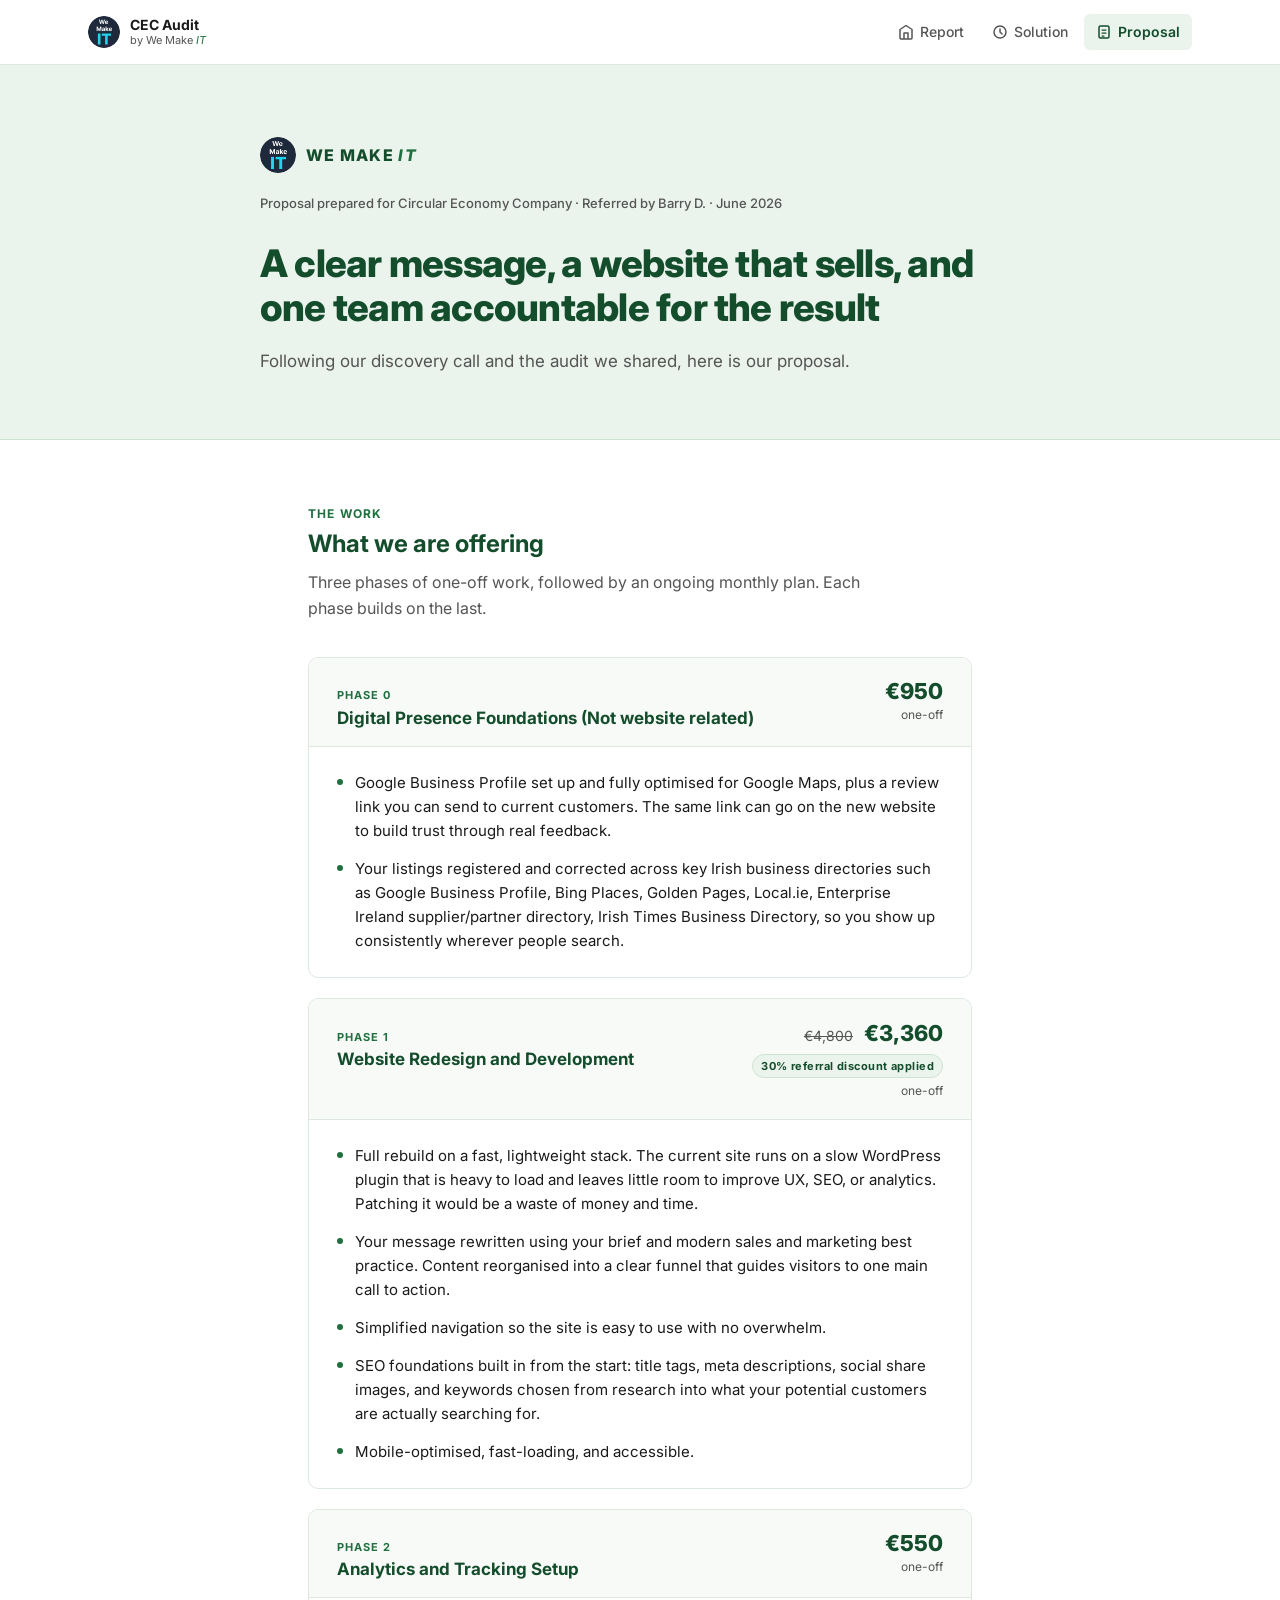
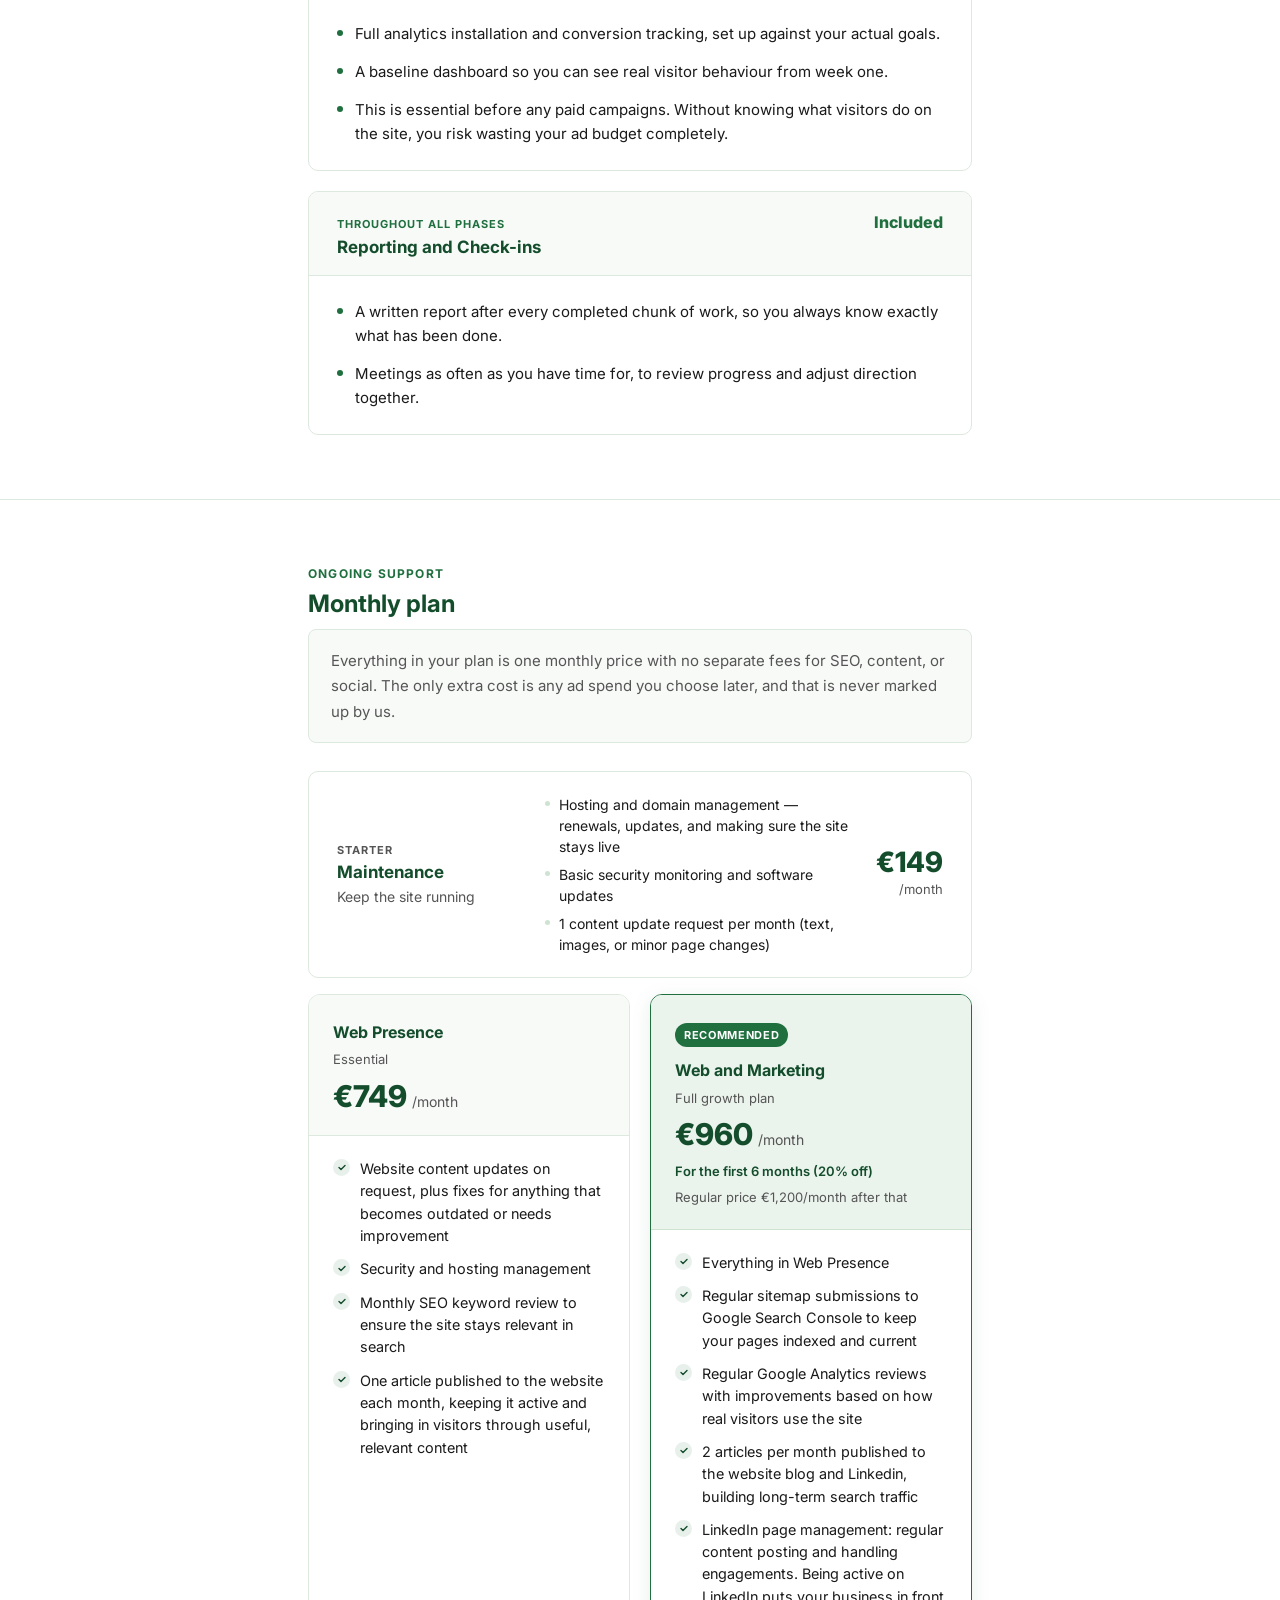
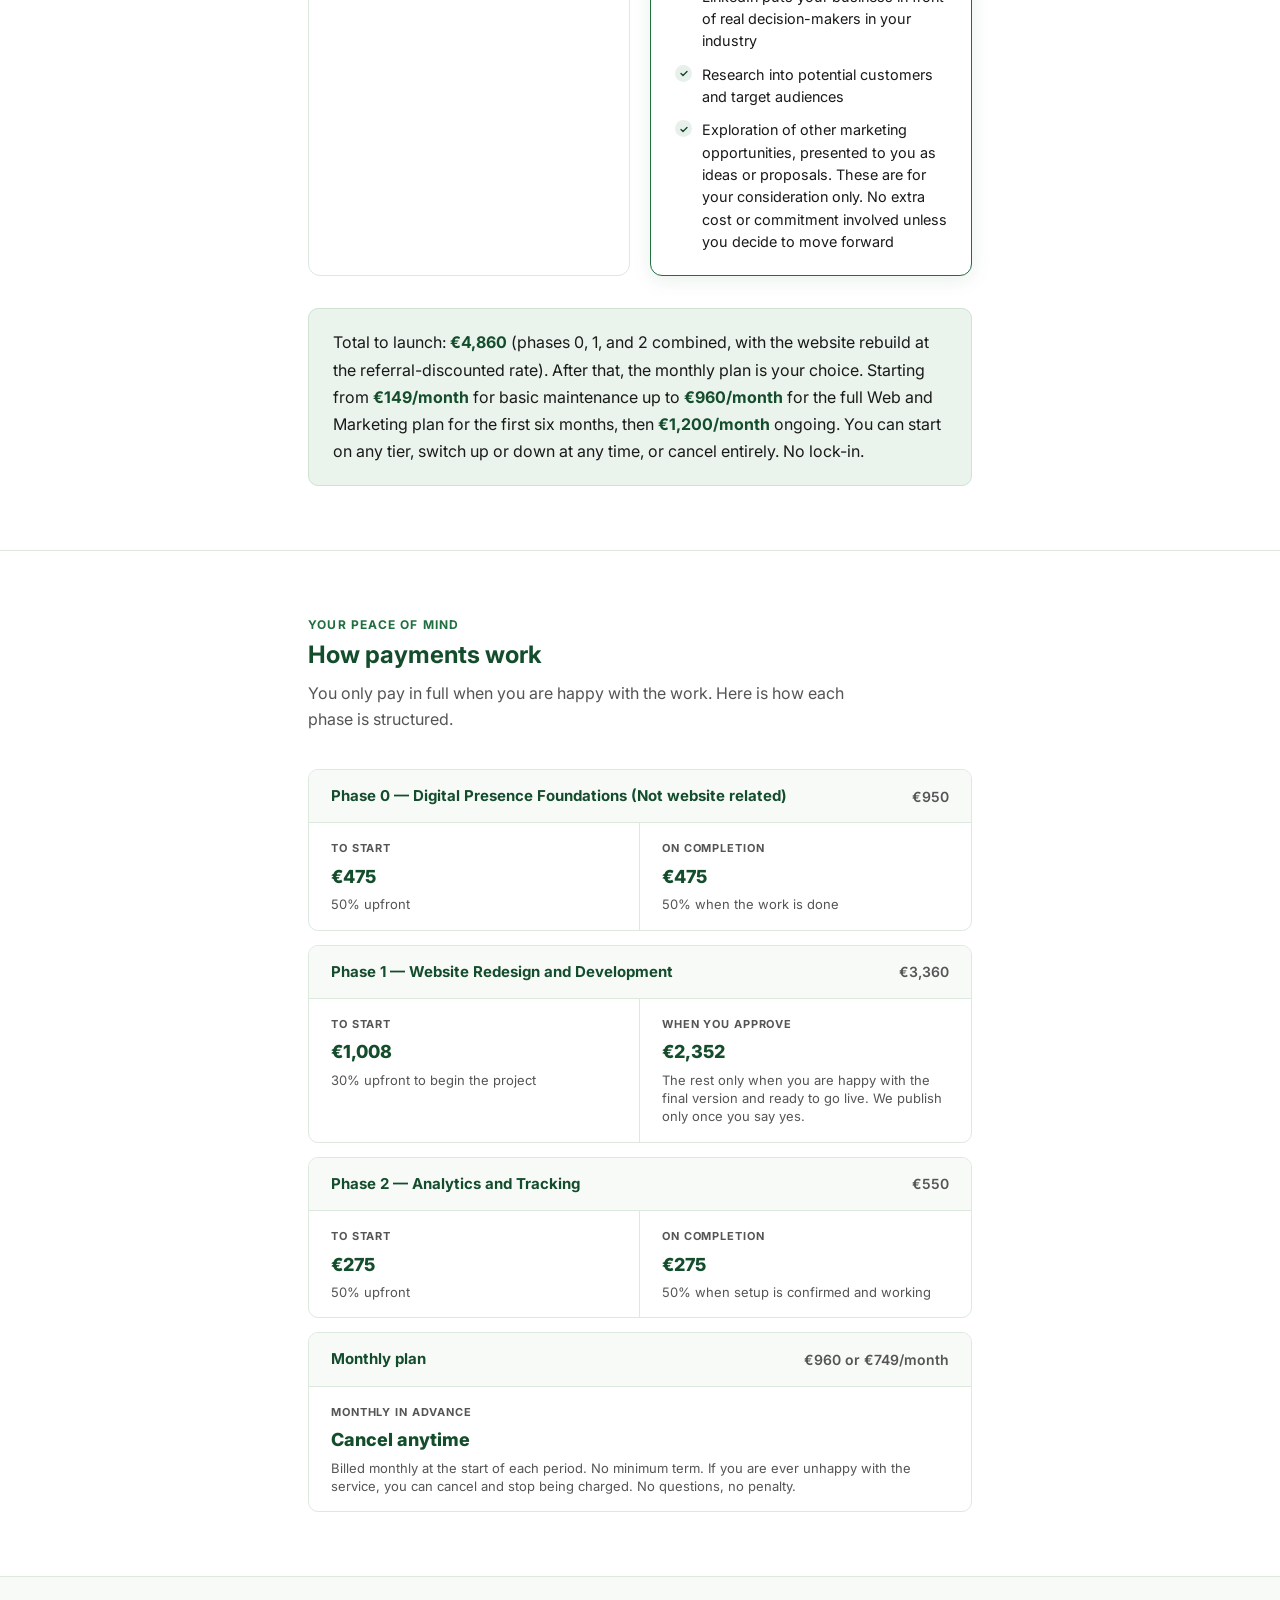
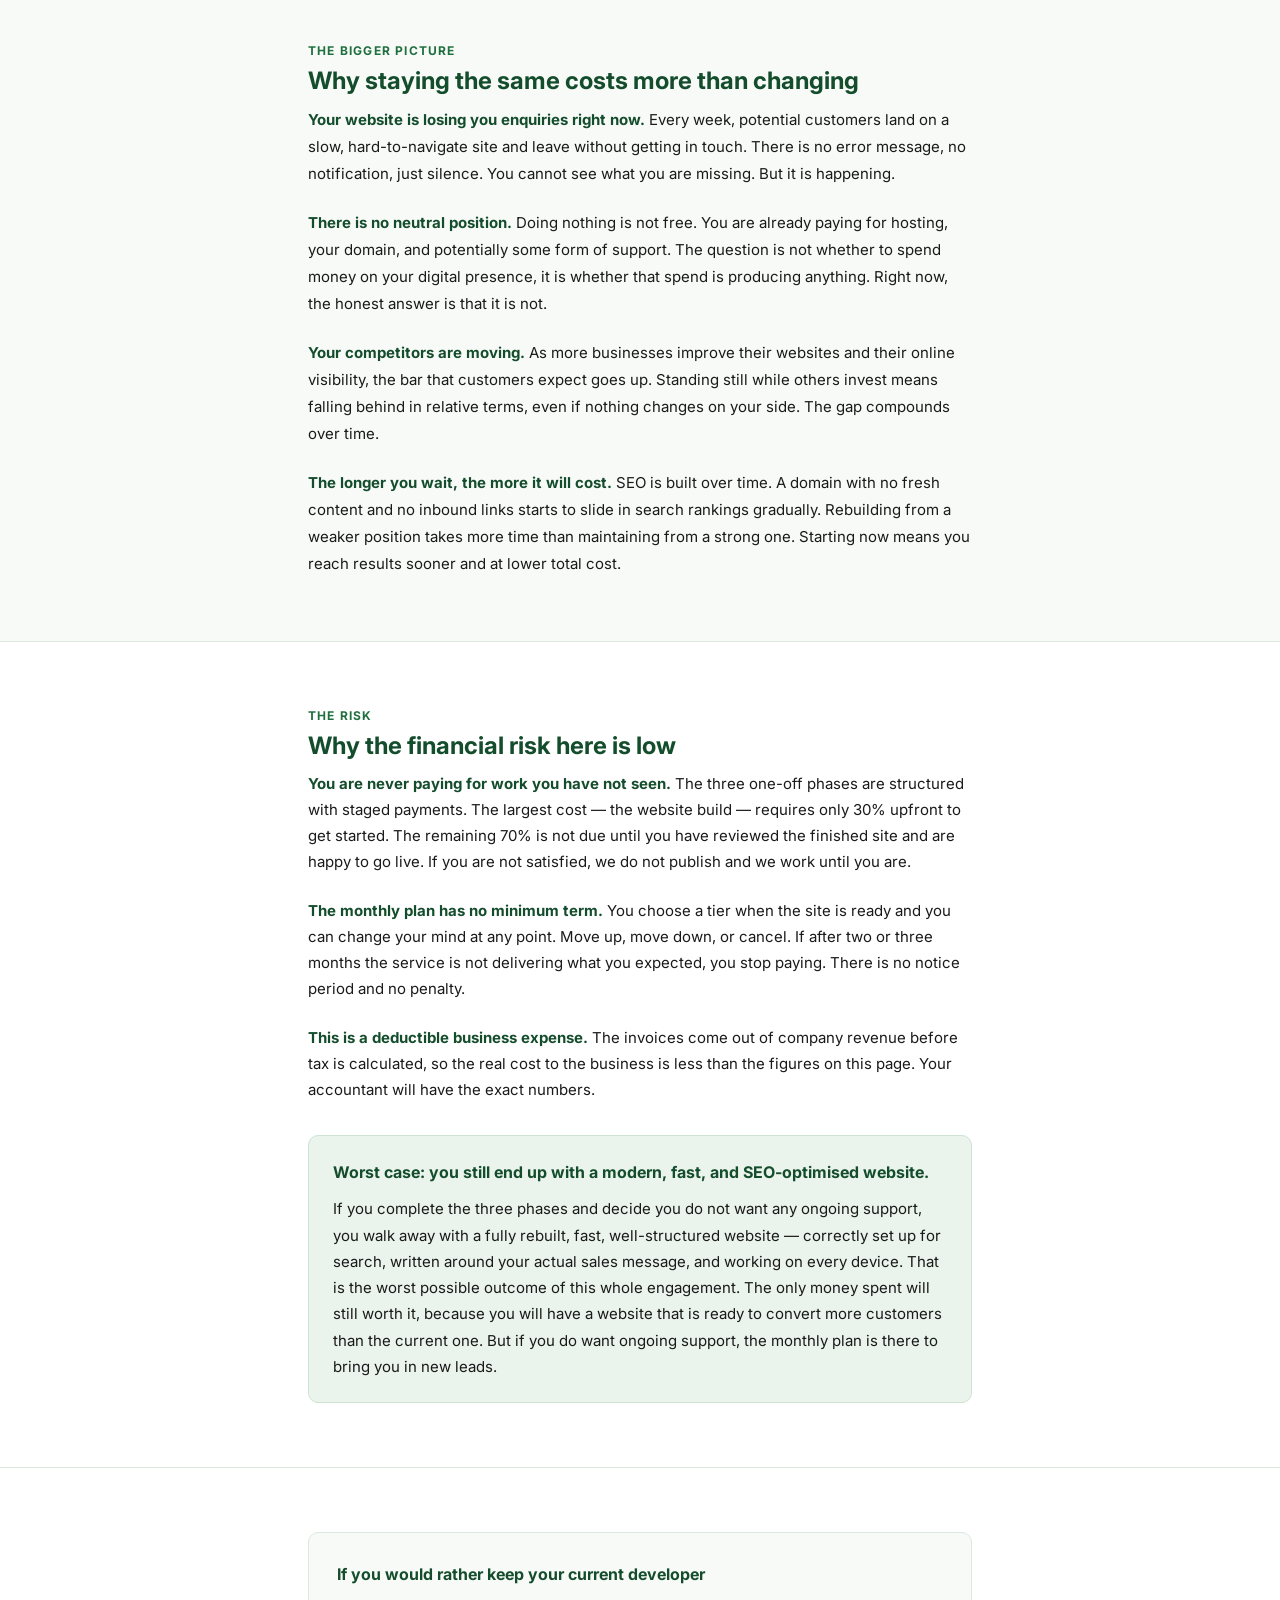
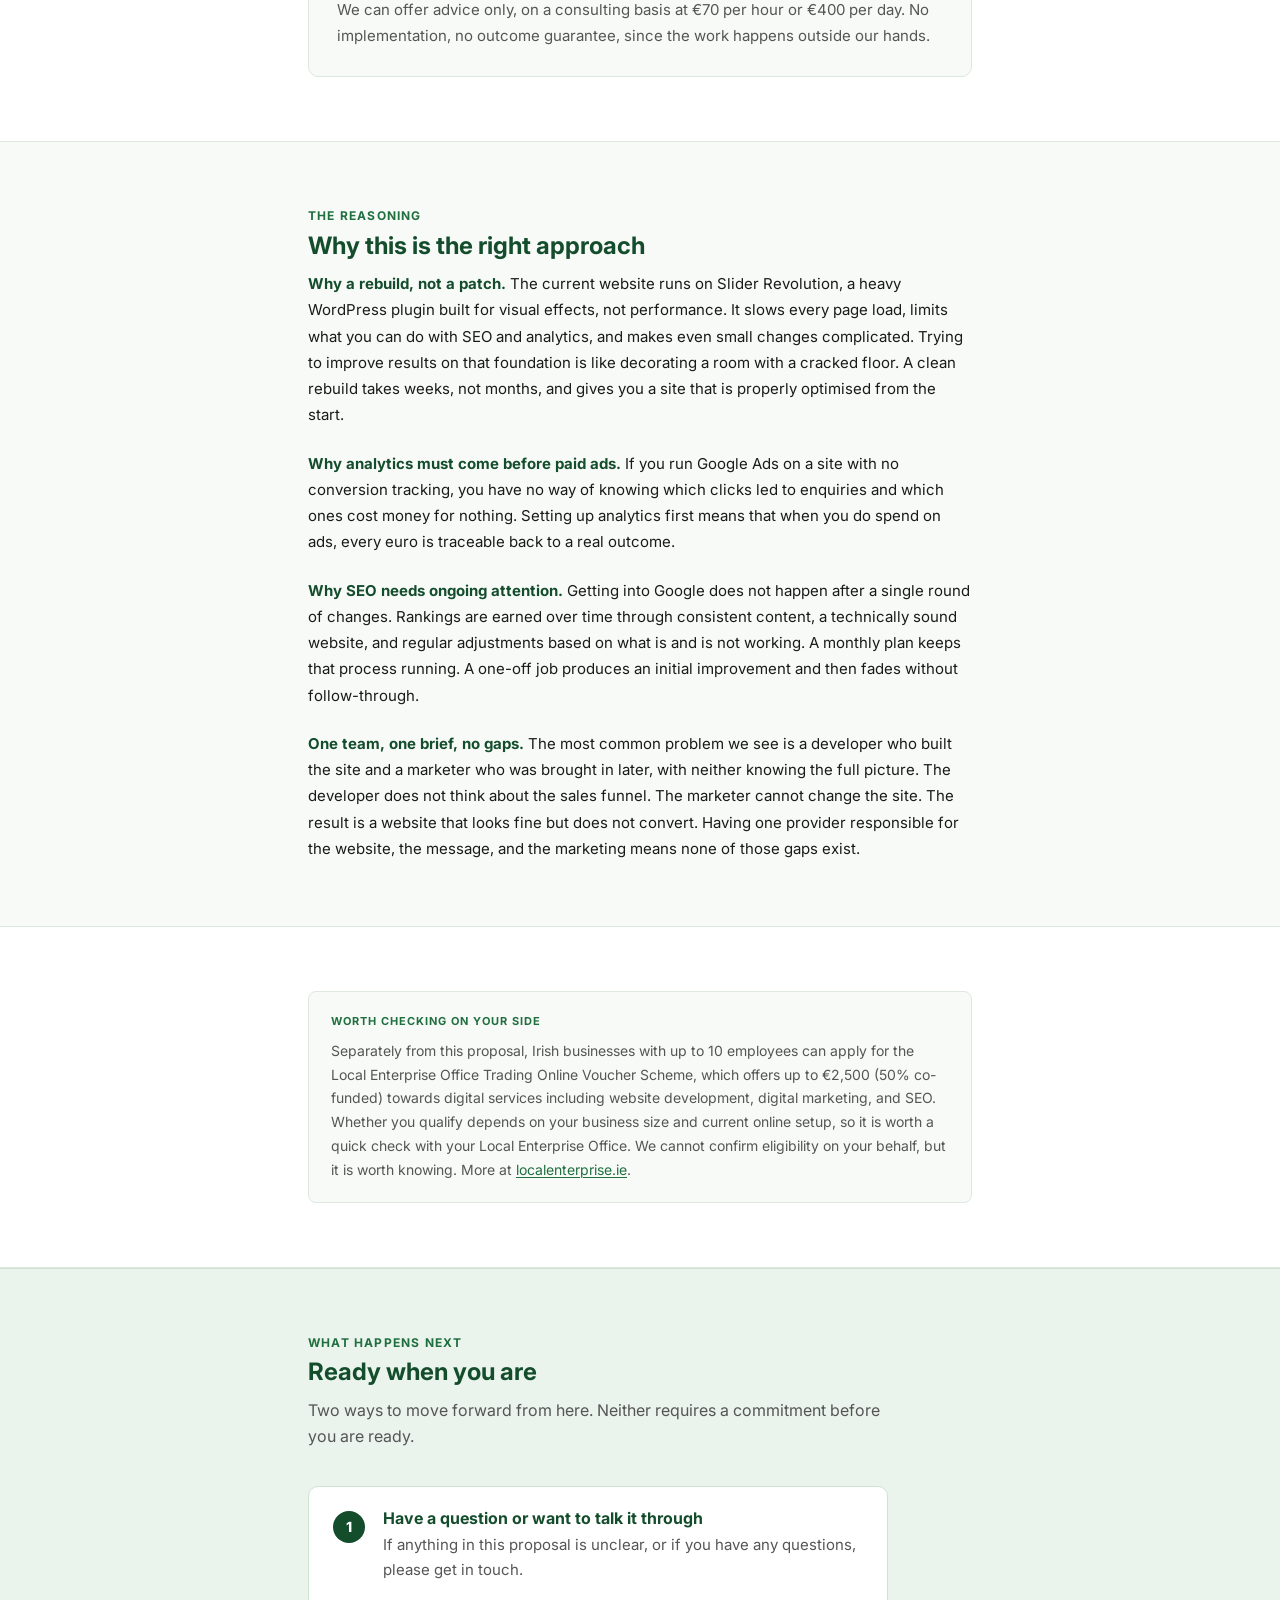
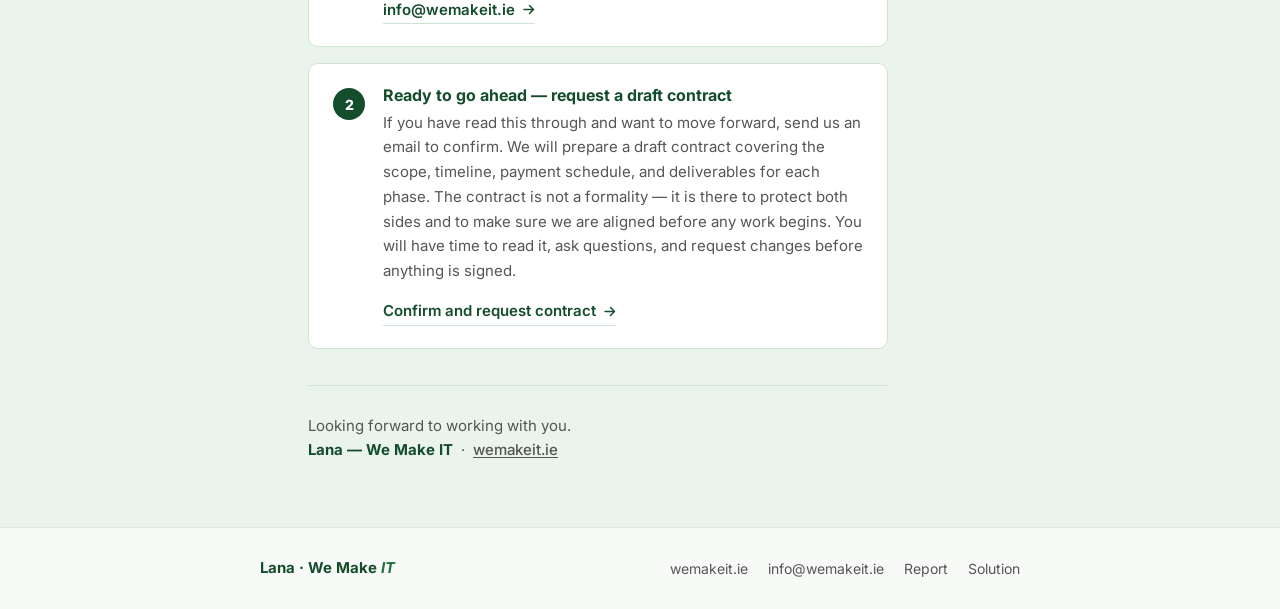
==== commit cef11555: "Refactor proposal.html voice from first-person singular to plural Replace all I/me/my with we/us/our" ====
--- a/proposal.html
+++ b/proposal.html
@@ -1152,7 +1152,7 @@
           the result
         </h1>
         <p class="proposal-sub">
-          Following our discovery call and the audit we shared, here is my
+          Following our discovery call and the audit we shared, here is our
           proposal.
         </p>
       </div>
@@ -1163,7 +1163,7 @@
       <section class="section" aria-labelledby="offering-h2">
         <div class="page-wrap">
           <p class="section-label">The work</p>
-          <h2 class="section-h2" id="offering-h2">What I am offering</h2>
+          <h2 class="section-h2" id="offering-h2">What we are offering</h2>
           <p class="section-intro">
             Three phases of one-off work, followed by an ongoing monthly plan.
             Each phase builds on the last.
@@ -1198,8 +1198,7 @@
                   <li class="phase-item">
                     <span class="phase-item-dot" aria-hidden="true"></span>
                     <span
-                      >Your listings registered and corrected across key Irish
-                      business directories, so you show up consistently wherever
+                      >Your listings registered and corrected across key Irish business directories such as Google Business Profile, Bing Places, Golden Pages, Local.ie, Enterprise Ireland supplier/partner directory, Irish Times Business Directory, so you show up consistently wherever
                       people search.</span
                     >
                   </li>
@@ -1363,7 +1362,7 @@
           <p class="pricing-intro fade-in">
             Everything in your plan is one monthly price with no separate fees
             for SEO, content, or social. The only extra cost is any ad spend you
-            choose later, and that is never marked up by me.
+            choose later, and that is never marked up by us.
           </p>
 
           <!-- Maintenance banner -->
@@ -1887,9 +1886,9 @@
               If you would rather keep your current developer
             </h2>
             <p class="consulting-body">
-              I can offer advice only, on a consulting basis at &euro;70 per
+              We can offer advice only, on a consulting basis at &euro;70 per
               hour or &euro;400 per day. No implementation, no outcome
-              guarantee, since the work happens outside my hands.
+              guarantee, since the work happens outside our hands.
             </p>
           </div>
         </div>
@@ -1933,7 +1932,7 @@
 
             <p class="why-para">
               <strong>One team, one brief, no gaps.</strong> The most common
-              problem I see is a developer who built the site and a marketer who
+              problem we see is a developer who built the site and a marketer who
               was brought in later, with neither knowing the full picture. The
               developer does not think about the sales funnel. The marketer
               cannot change the site. The result is a website that looks fine
@@ -1959,7 +1958,7 @@
               towards digital services including website development, digital
               marketing, and SEO. Whether you qualify depends on your business
               size and current online setup, so it is worth a quick check with
-              your Local Enterprise Office. I cannot confirm eligibility on your
+              your Local Enterprise Office. We cannot confirm eligibility on your
               behalf, but it is worth knowing. More at
               <a
                 href="https://www.localenterprise.ie/discover-business-supports/trading-online-voucher-scheme/"
@@ -1989,7 +1988,7 @@
                 <div class="next-step-body">
                   <p class="next-step-title">Have a question or want to talk it through</p>
                   <p class="next-step-text">
-                    If anything in this proposal is unclear, if you want to adjust the scope, or if you would just like to speak before deciding, get in touch. There is no pressure and no sales call waiting on the other end.
+                    If anything in this proposal is unclear, or if you have any questions, please get in touch.
                   </p>
                   <a class="next-step-link" href="mailto:info@wemakeit.ie?subject=Question%20about%20the%20proposal">
                     info@wemakeit.ie
@@ -2003,7 +2002,7 @@
                 <div class="next-step-body">
                   <p class="next-step-title">Ready to go ahead — request a draft contract</p>
                   <p class="next-step-text">
-                    If you have read this through and want to move forward, send me an email to confirm. I will prepare a draft contract covering the scope, timeline, payment schedule, and deliverables for each phase. The contract is not a formality — it is there to protect both sides and to make sure we are aligned before any work begins. You will have time to read it, ask questions, and request changes before anything is signed.
+                    If you have read this through and want to move forward, send us an email to confirm. We will prepare a draft contract covering the scope, timeline, payment schedule, and deliverables for each phase. The contract is not a formality — it is there to protect both sides and to make sure we are aligned before any work begins. You will have time to read it, ask questions, and request changes before anything is signed.
                   </p>
                   <a class="next-step-link" href="mailto:info@wemakeit.ie?subject=Ready%20to%20proceed%20%E2%80%94%20please%20send%20draft%20contract">
                     Confirm and request contract
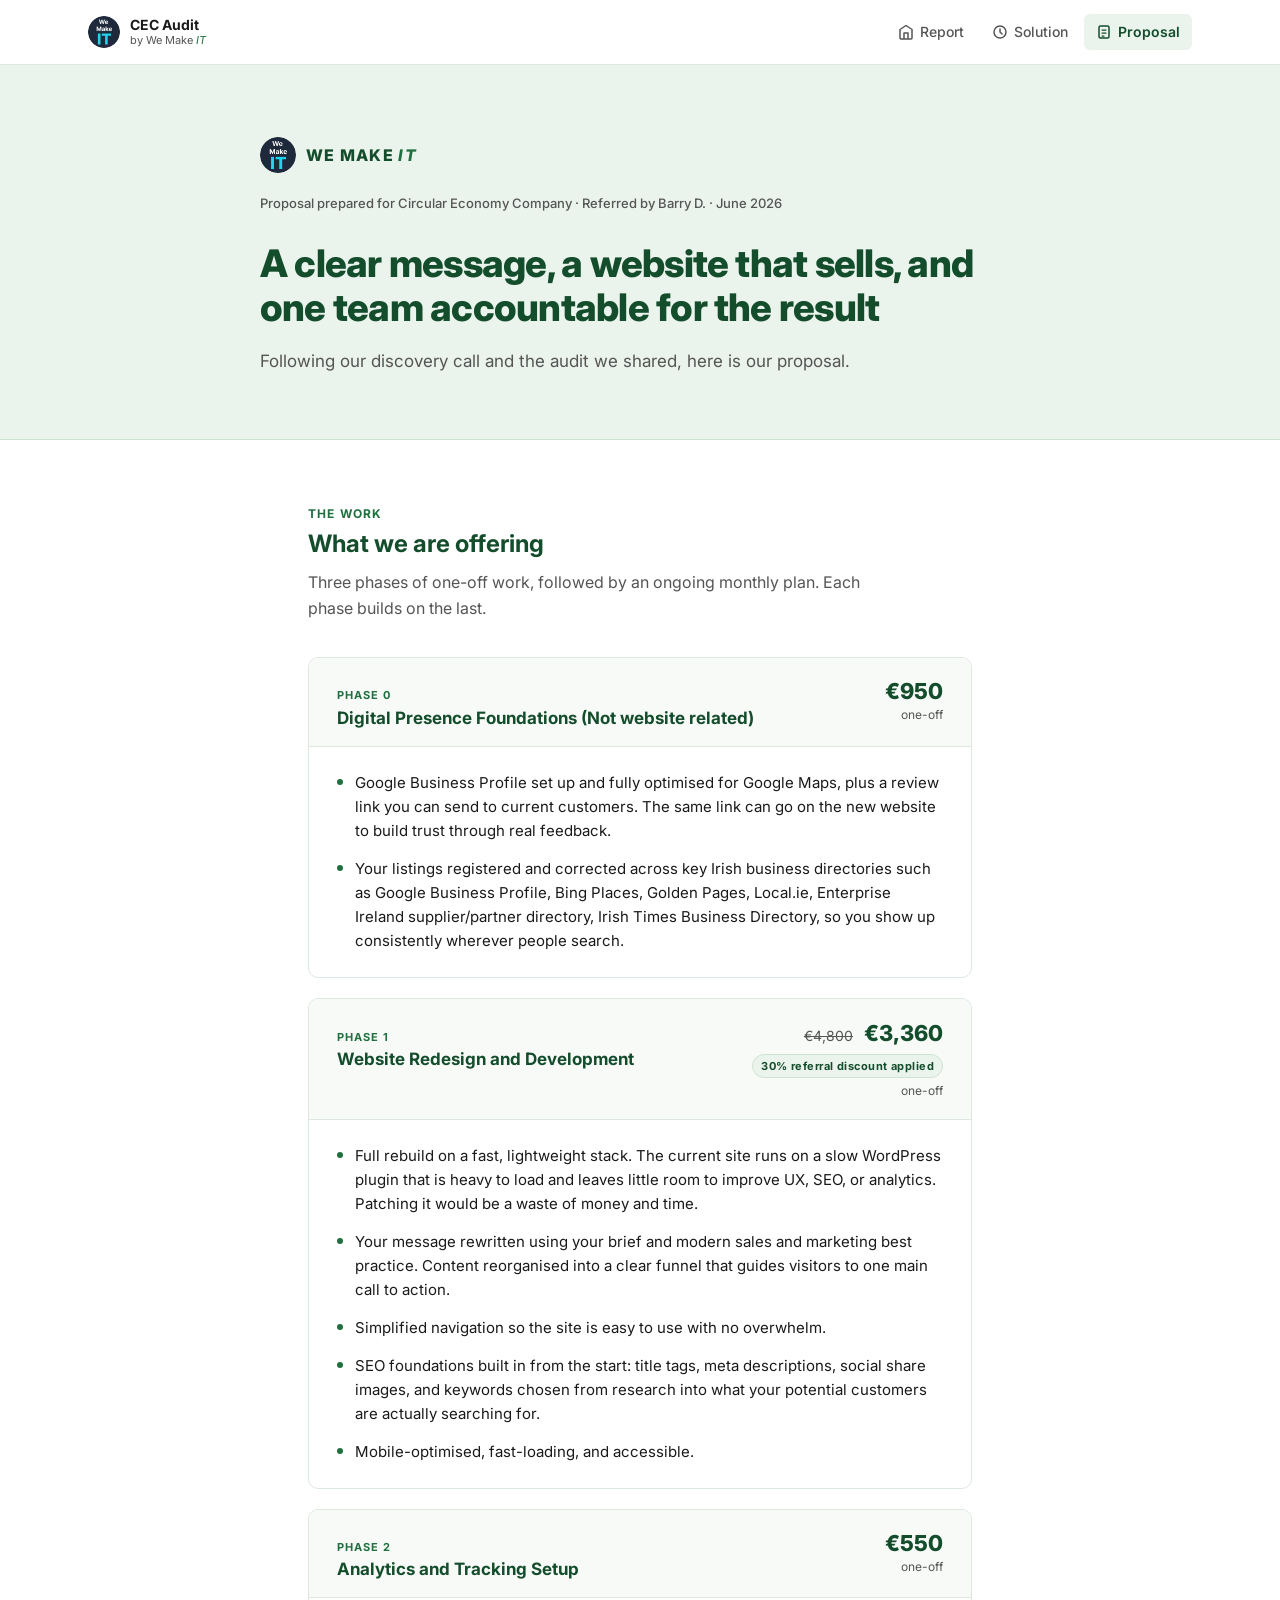
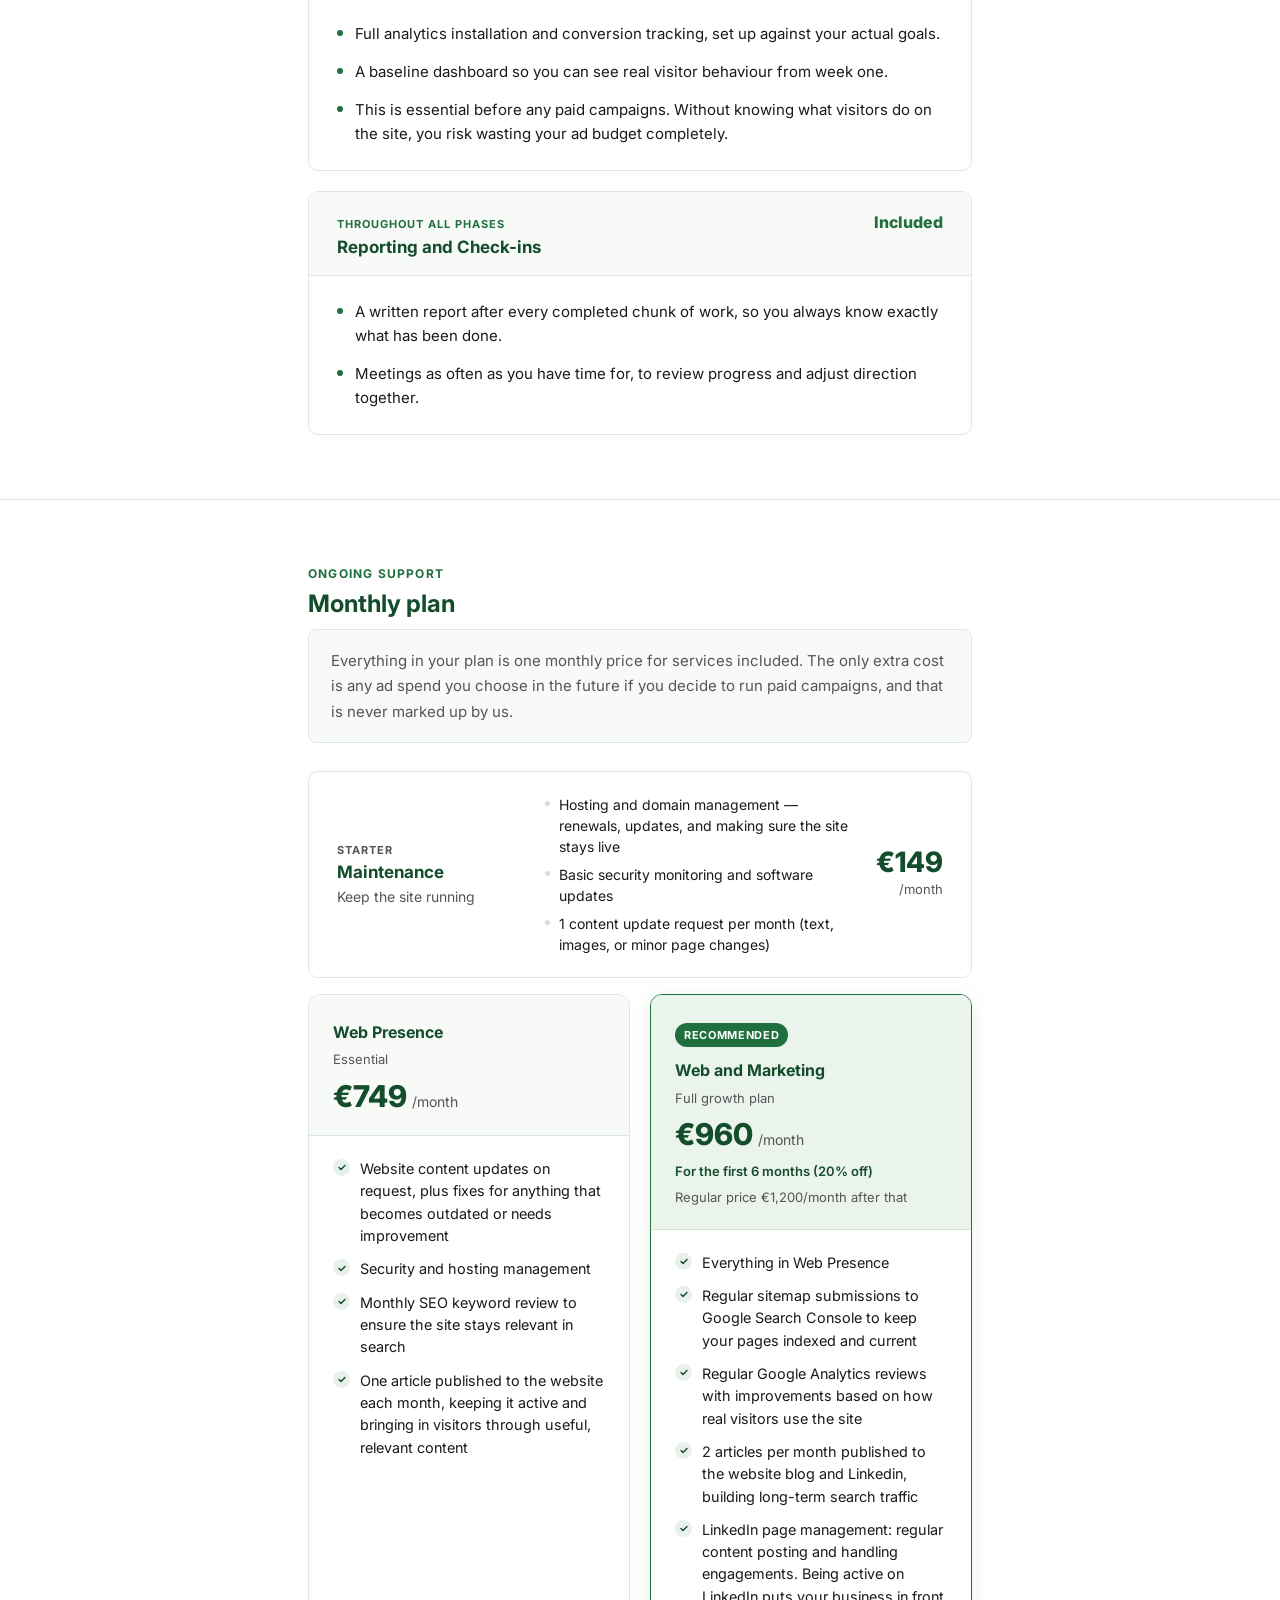
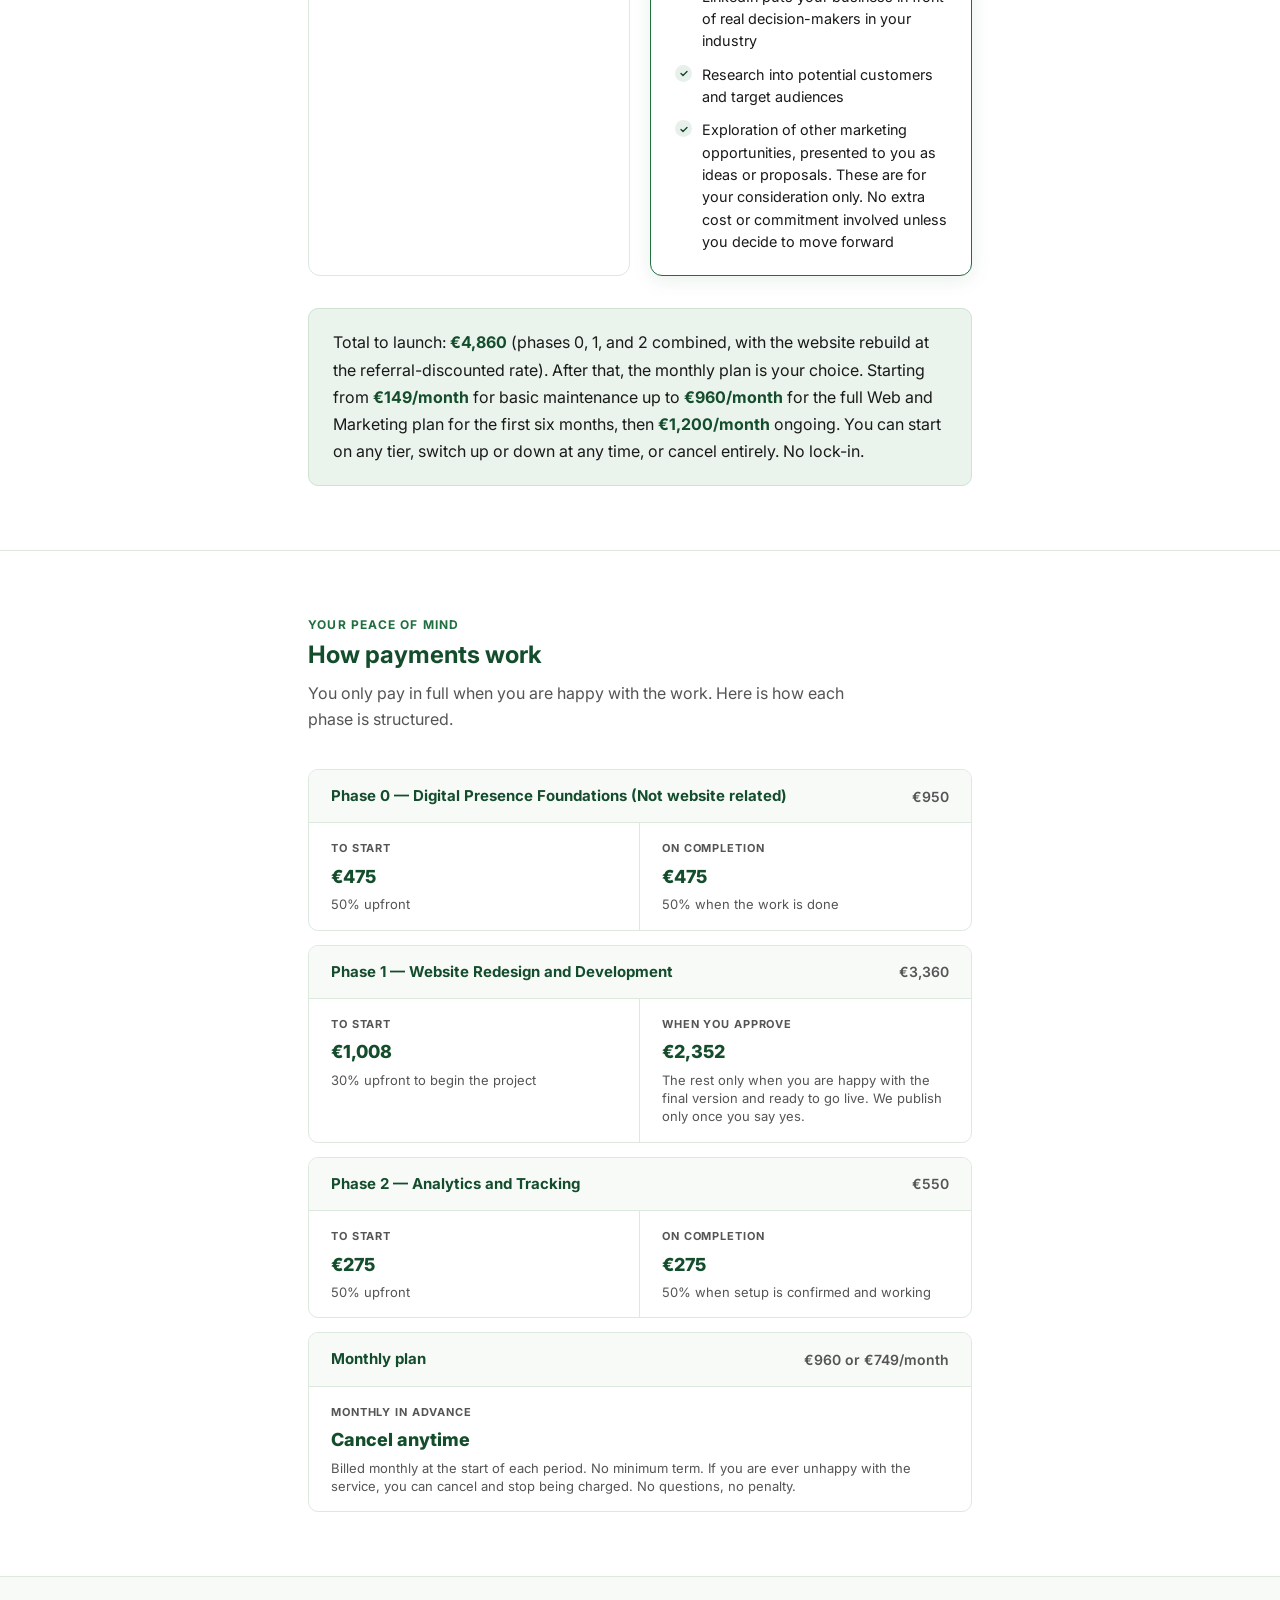
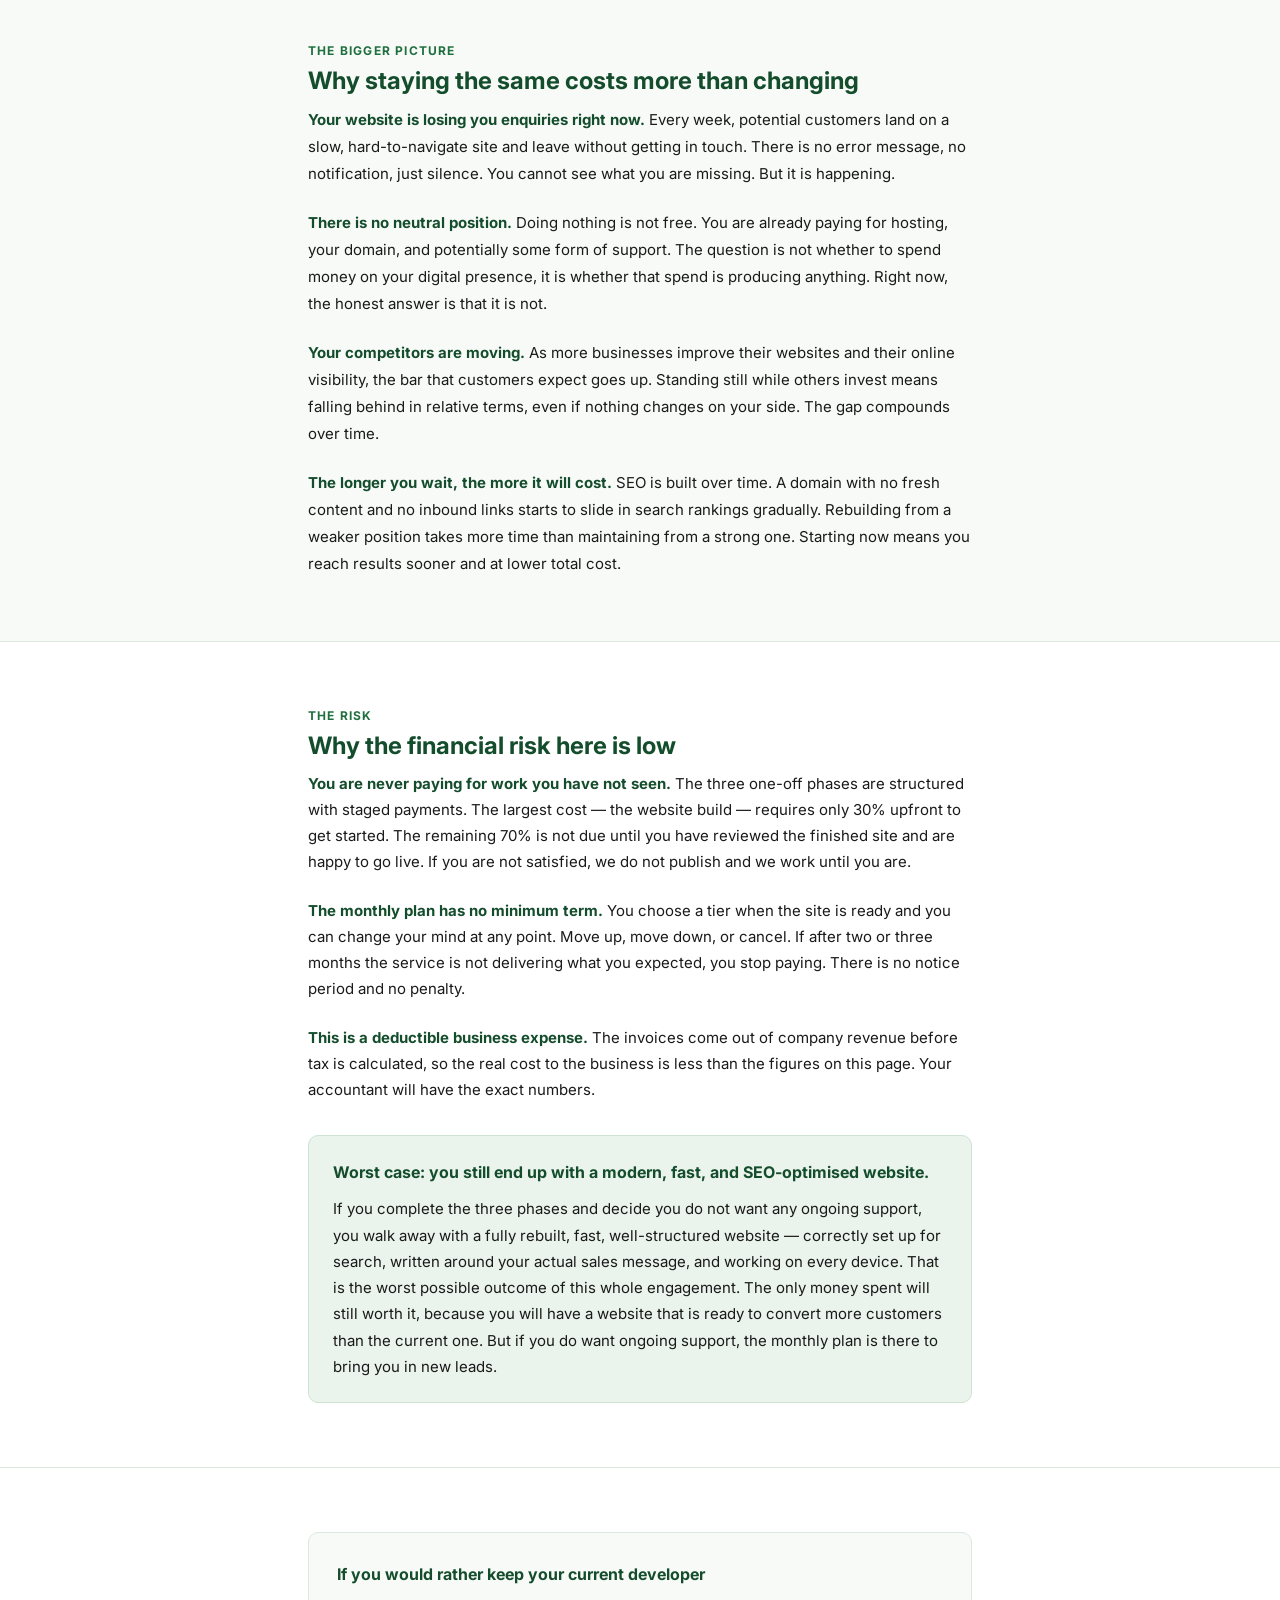
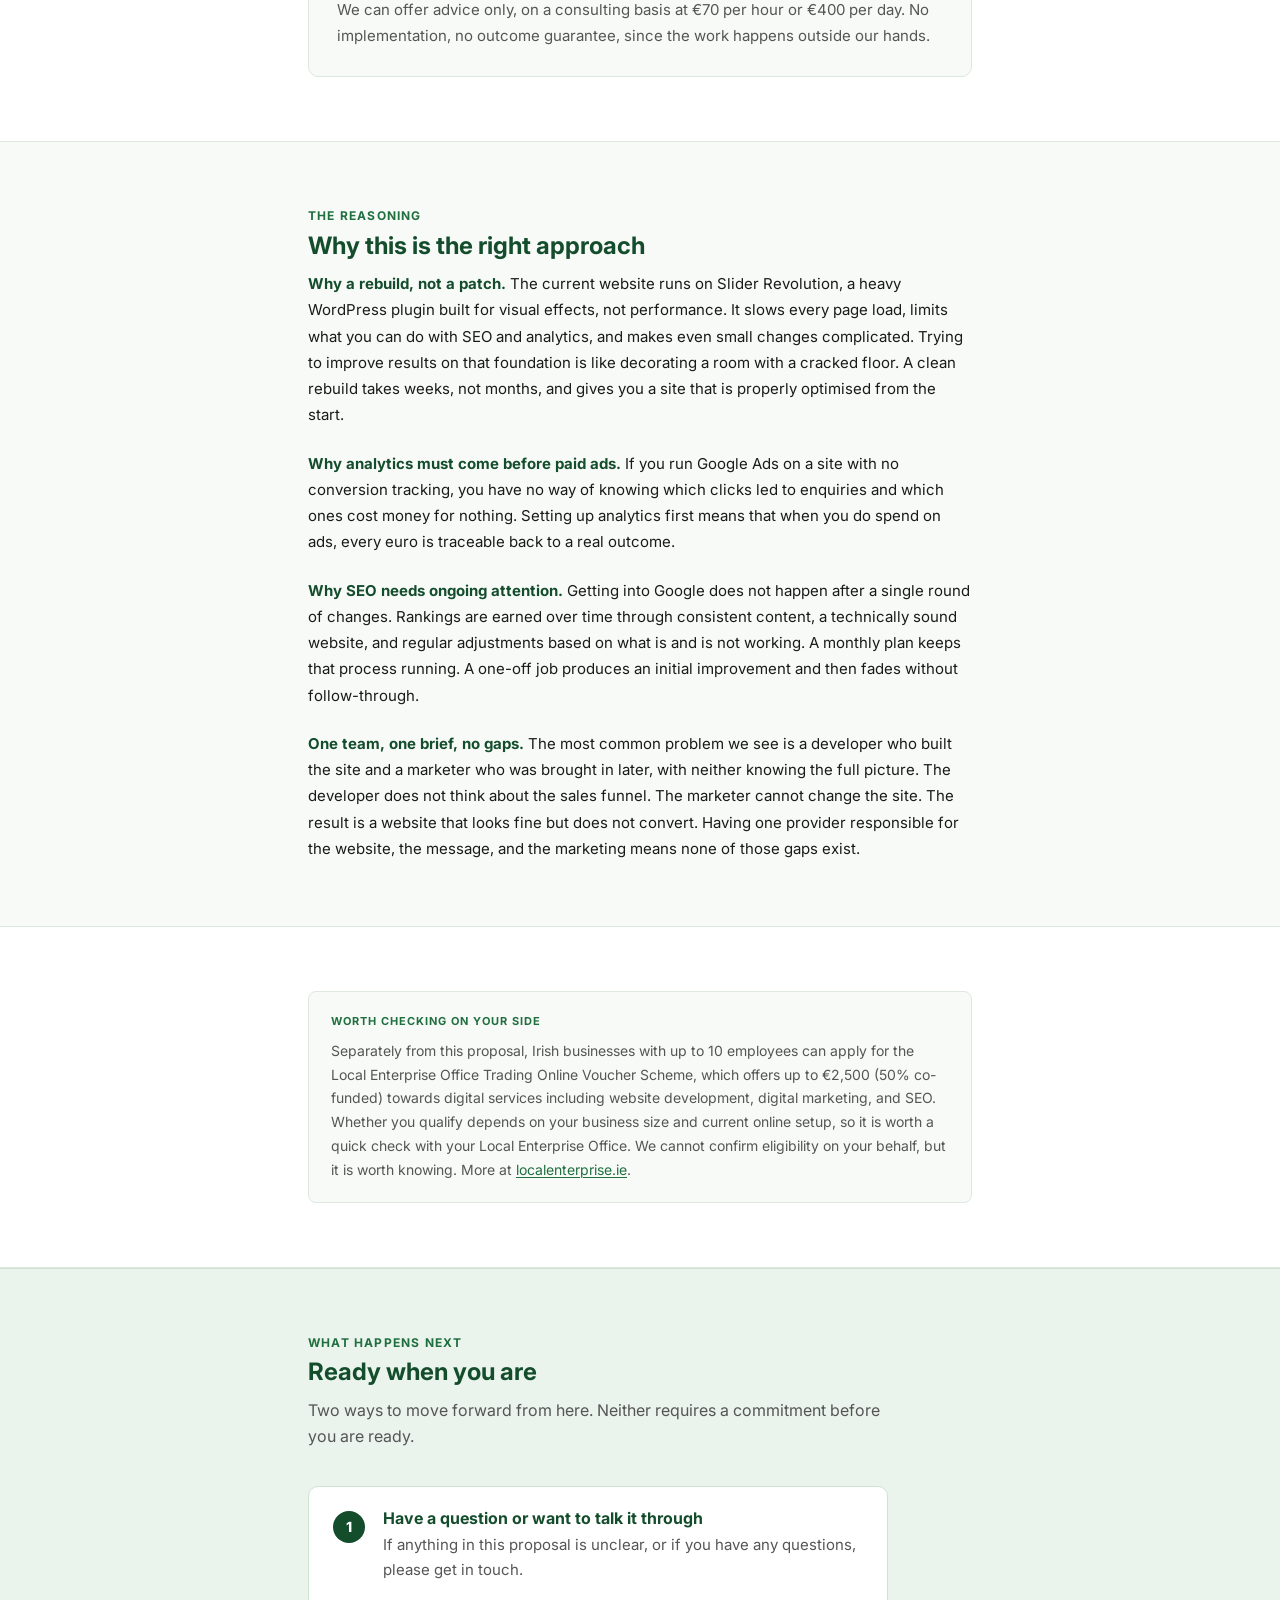
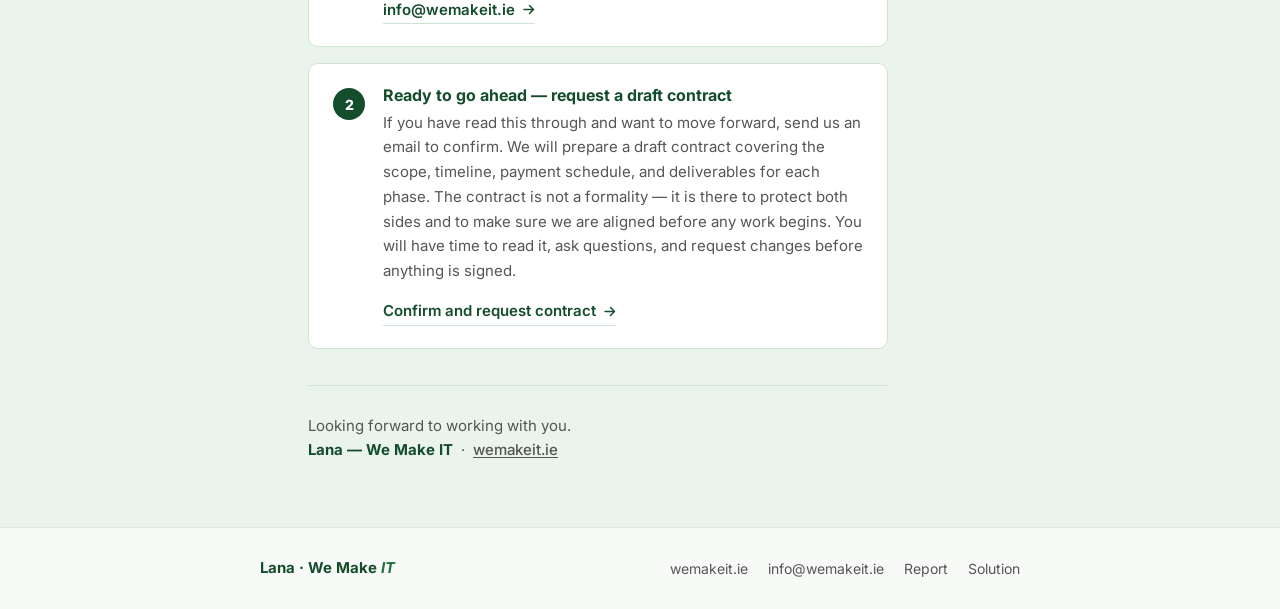
==== commit c5900044: "adjust text on proposal html" ====
--- a/proposal.html
+++ b/proposal.html
@@ -1360,9 +1360,8 @@
           <h2 class="section-h2" id="monthly-h2">Monthly plan</h2>
 
           <p class="pricing-intro fade-in">
-            Everything in your plan is one monthly price with no separate fees
-            for SEO, content, or social. The only extra cost is any ad spend you
-            choose later, and that is never marked up by us.
+            Everything in your plan is one monthly price for services included. The only extra cost is any ad spend you
+            choose in the future if you decide to run paid campaigns, and that is never marked up by us.
           </p>
 
           <!-- Maintenance banner -->
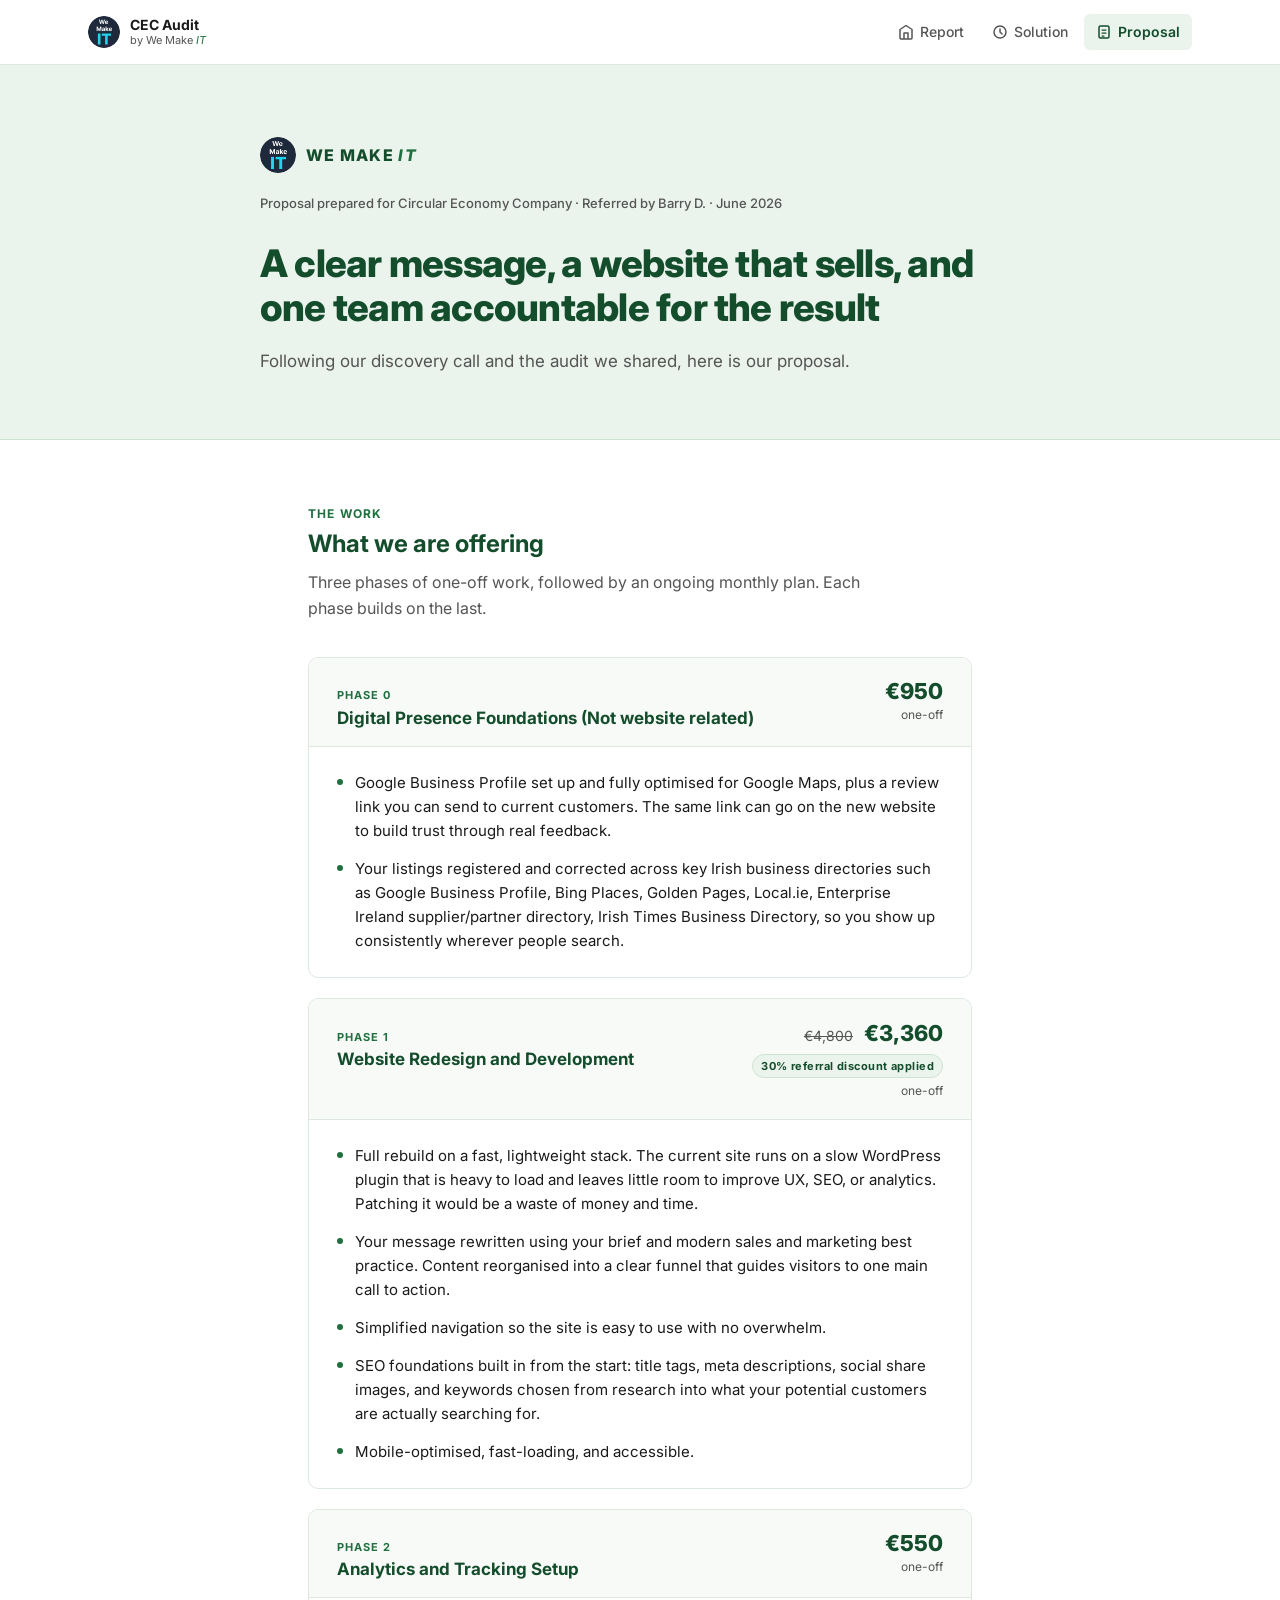
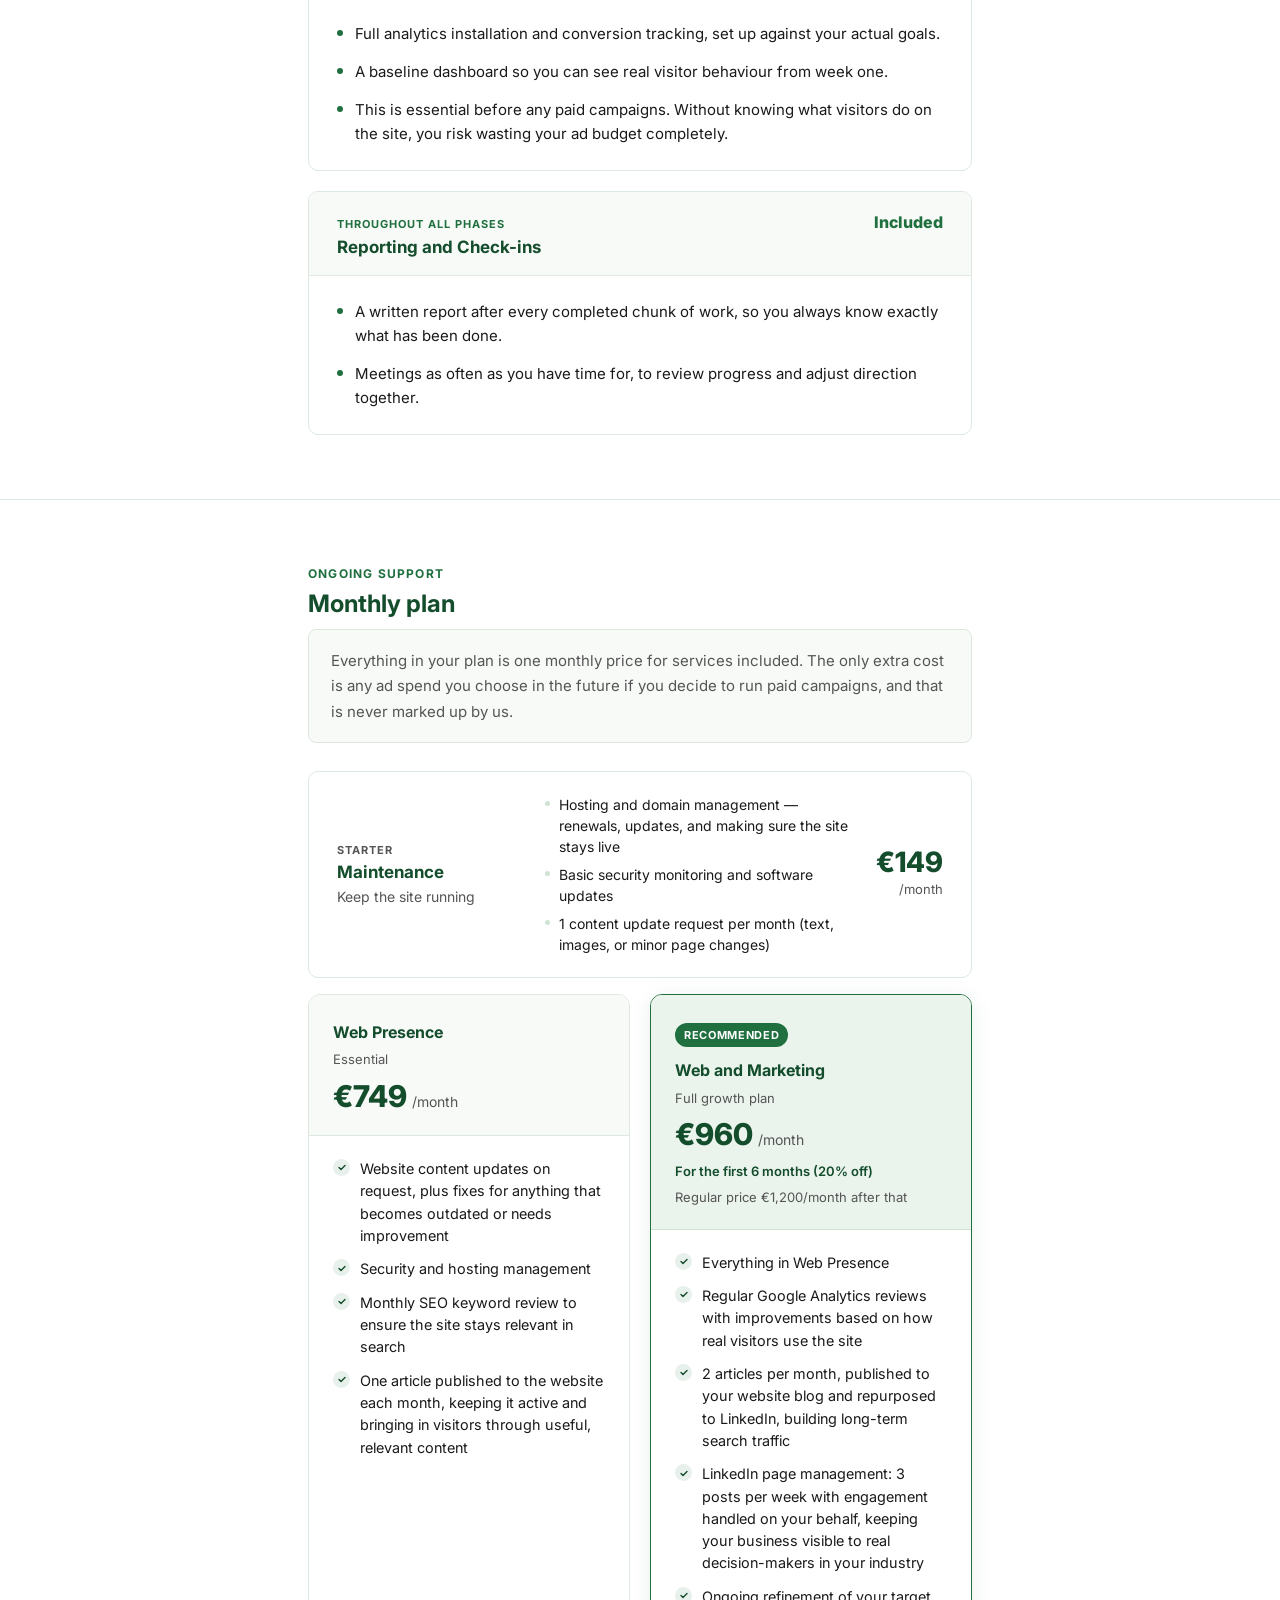
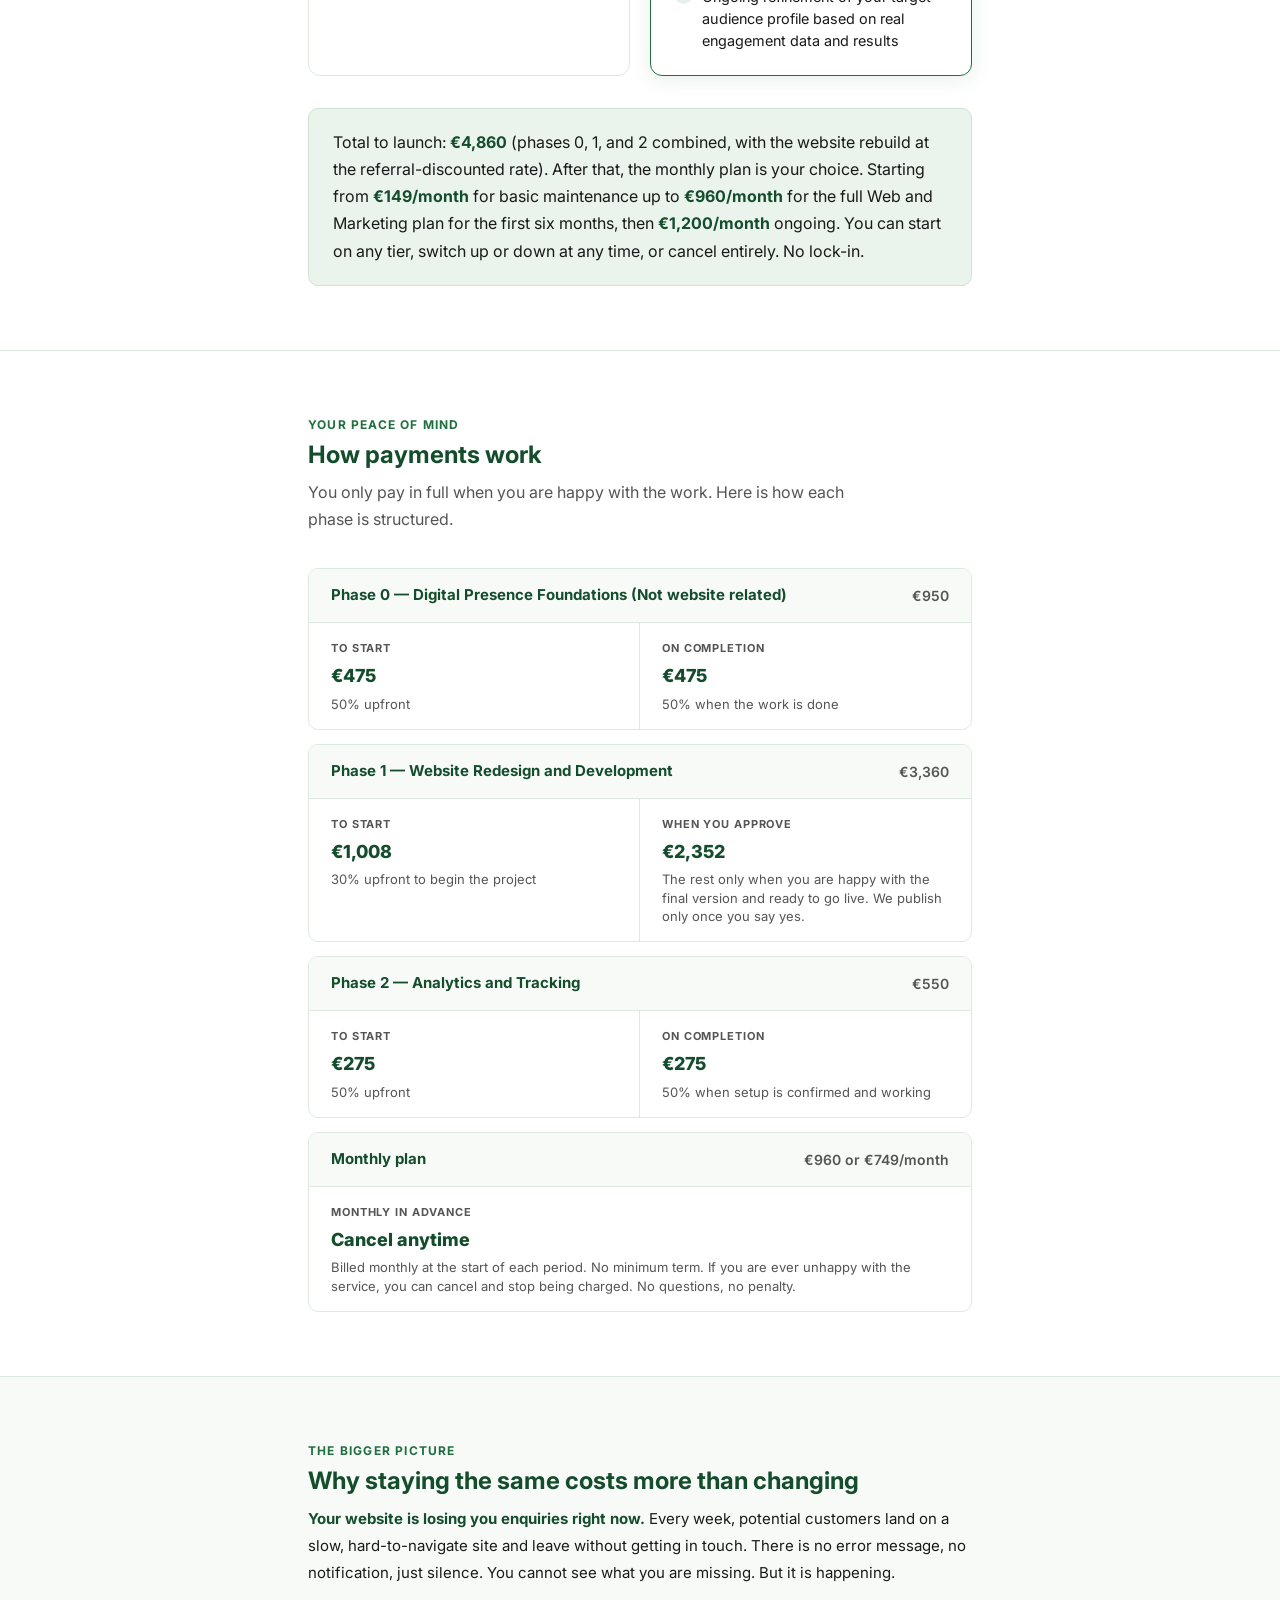
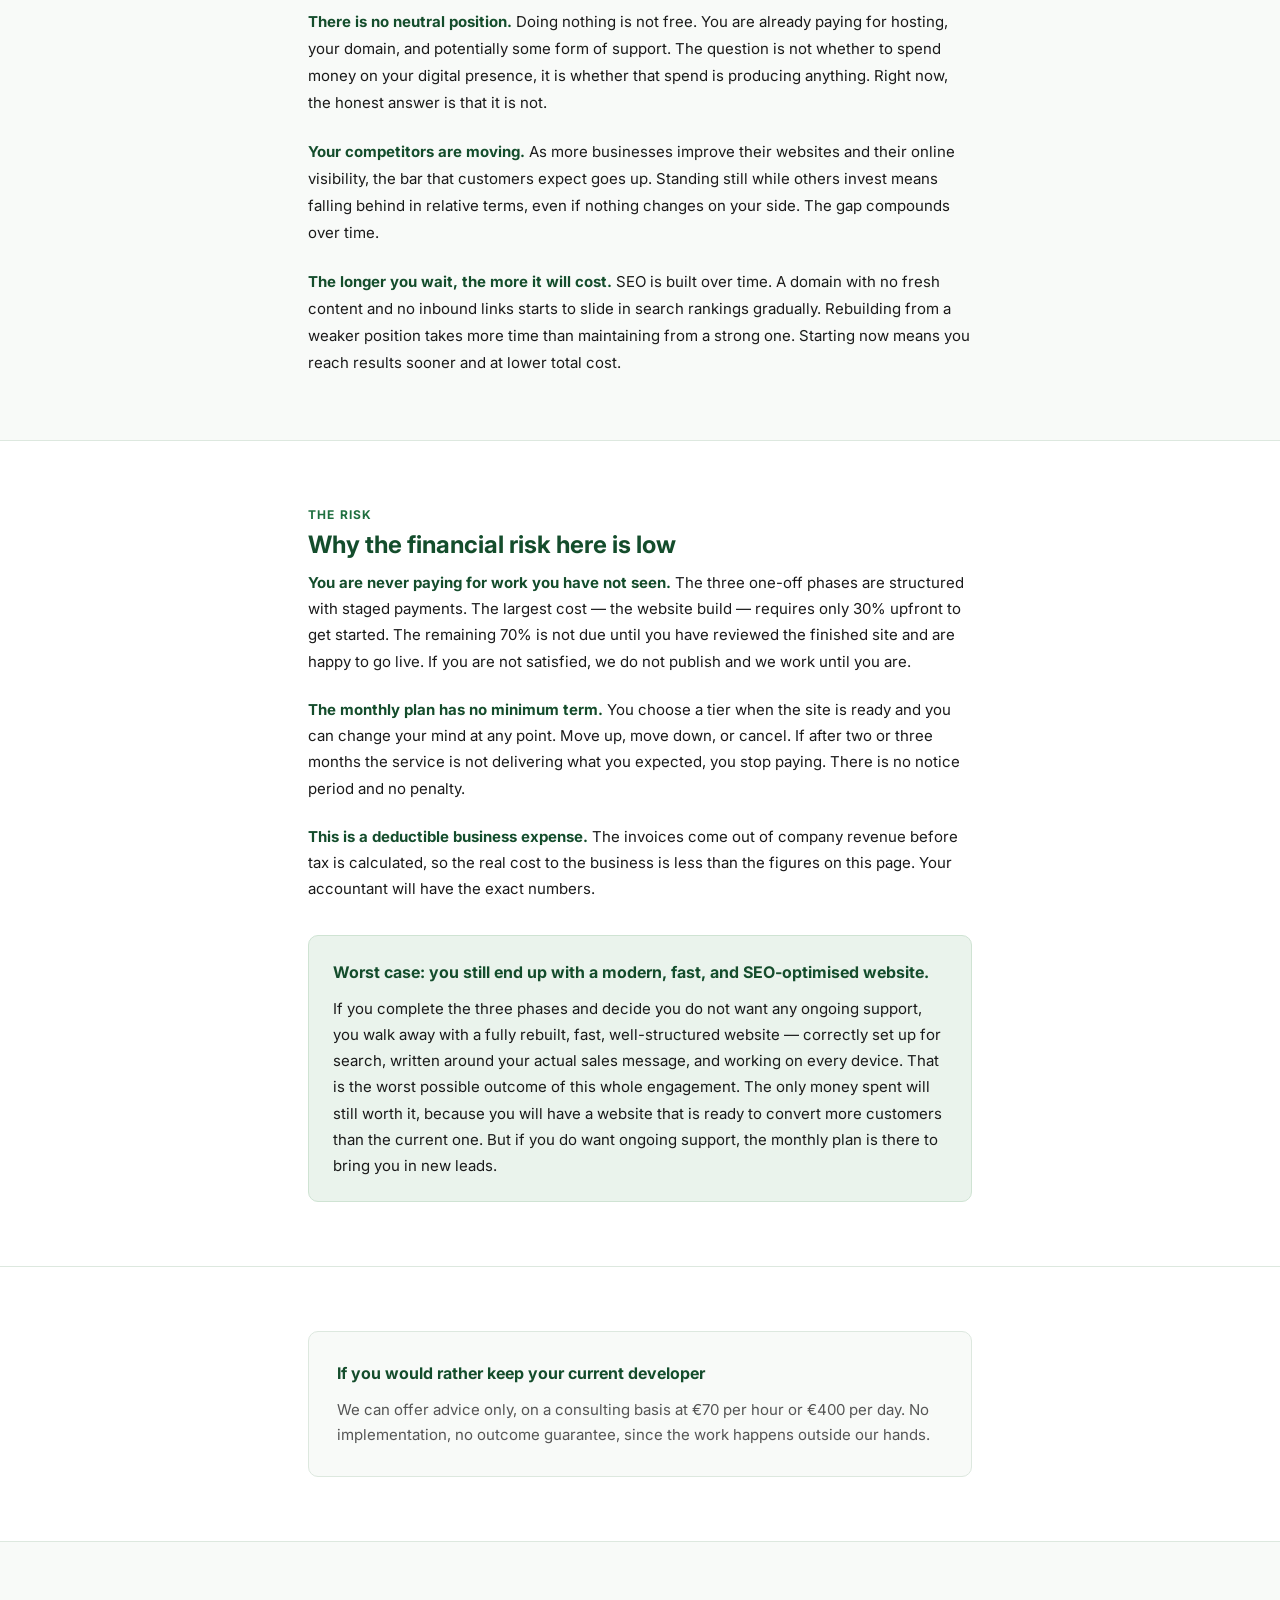
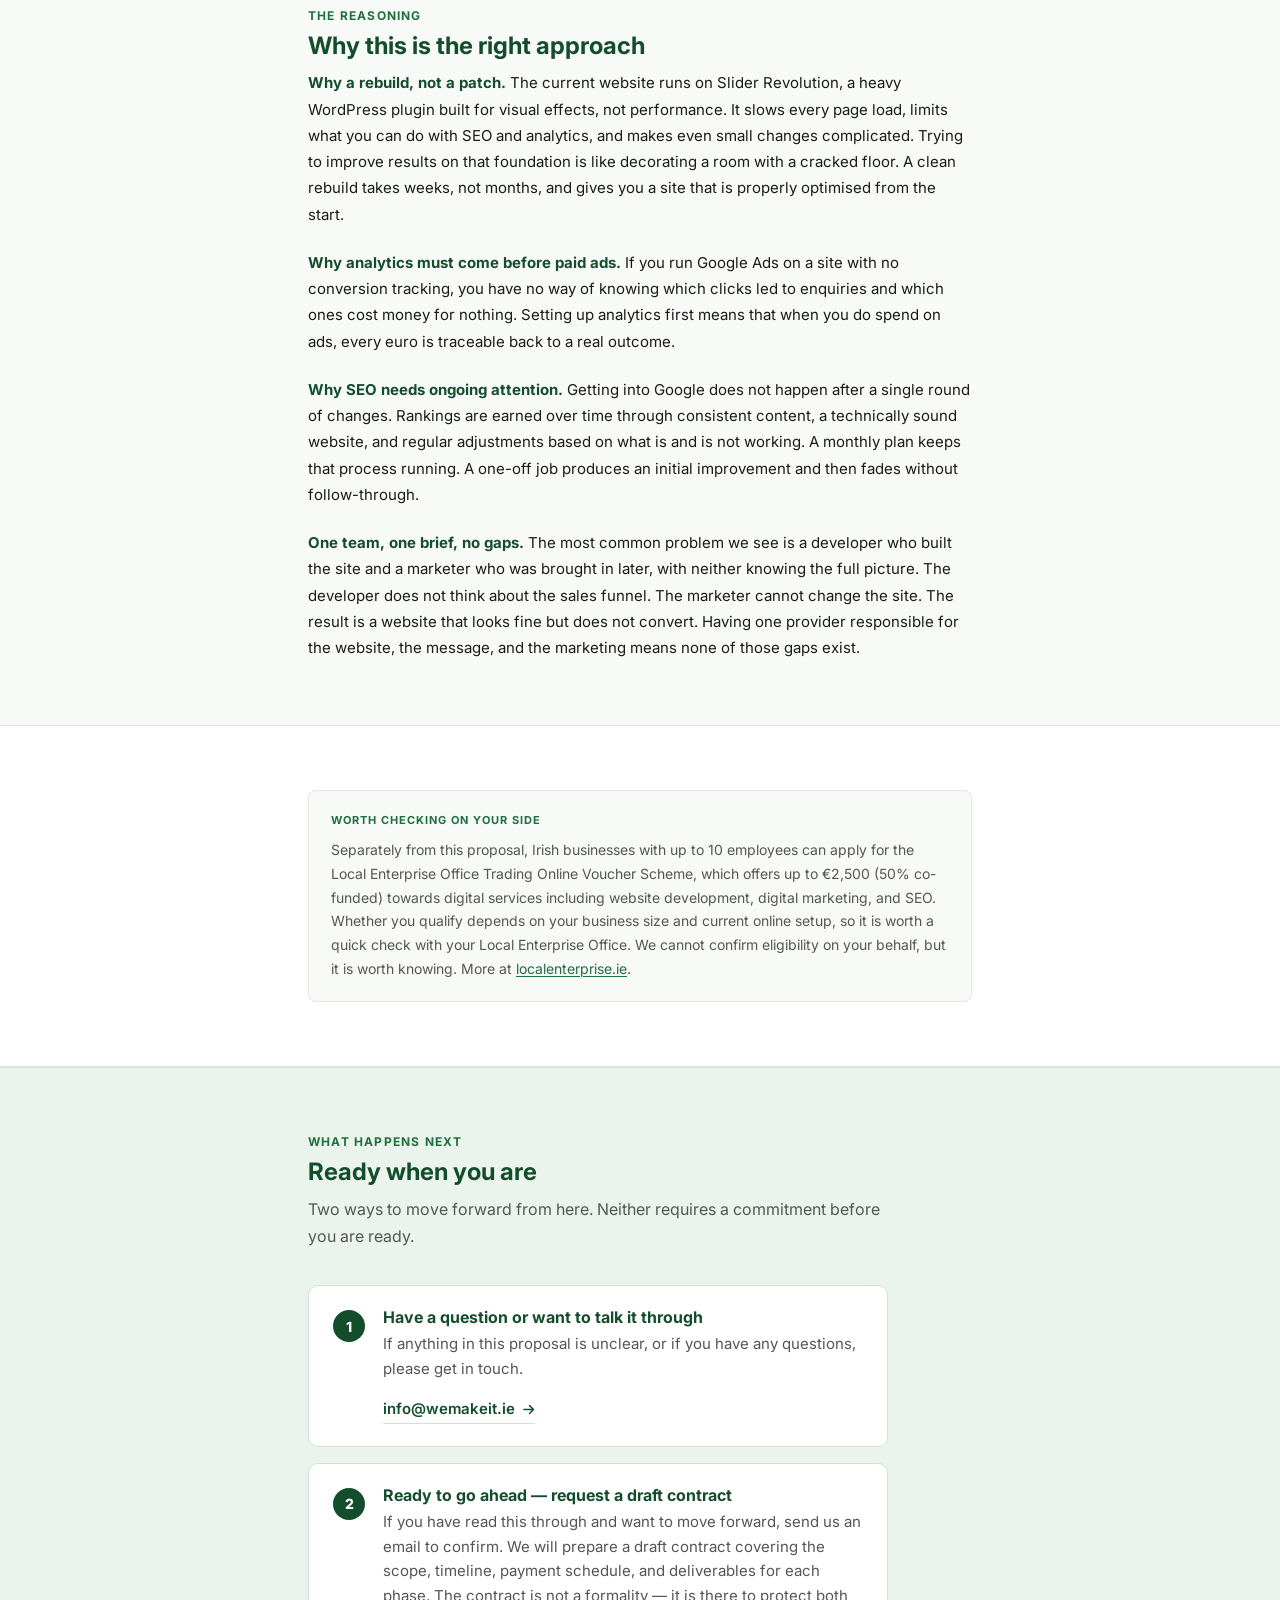
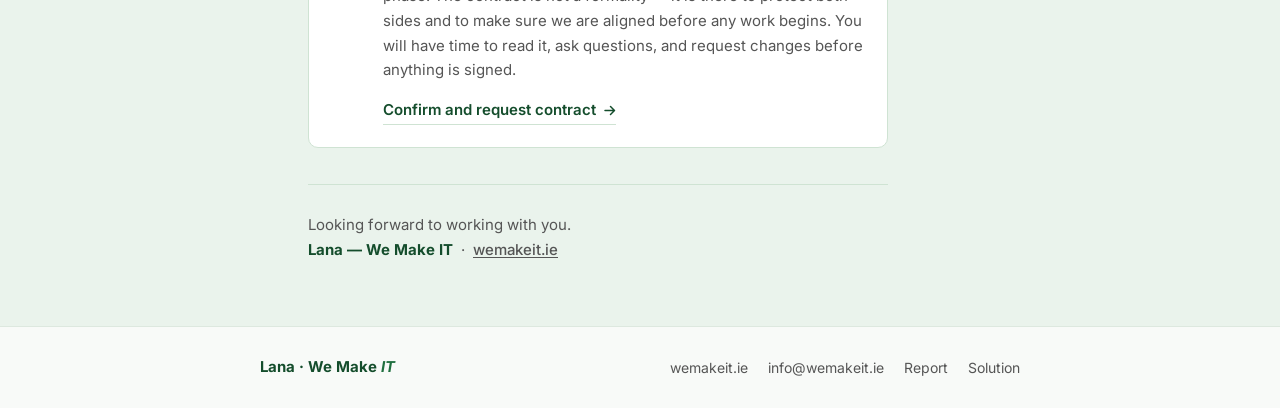
==== commit 3332a89e: "Tighten Web and Marketing service list for credibility - Remove sitemap submissions (hygiene task, n" ====
--- a/proposal.html
+++ b/proposal.html
@@ -1551,25 +1551,6 @@
                           stroke-linejoin="round"
                         /></svg
                     ></span>
-                    Regular sitemap submissions to Google Search Console to keep
-                    your pages indexed and current
-                  </li>
-                  <li class="pricing-item">
-                    <span class="pricing-check" aria-hidden="true"
-                      ><svg
-                        width="10"
-                        height="10"
-                        viewBox="0 0 10 10"
-                        fill="none"
-                      >
-                        <path
-                          d="M2 5.5l2 2 4-4"
-                          stroke="currentColor"
-                          stroke-width="1.4"
-                          stroke-linecap="round"
-                          stroke-linejoin="round"
-                        /></svg
-                    ></span>
                     Regular Google Analytics reviews with improvements based on
                     how real visitors use the site
                   </li>
@@ -1589,8 +1570,8 @@
                           stroke-linejoin="round"
                         /></svg
                     ></span>
-                    2 articles per month published to the website blog and
-                    Linkedin, building long-term search traffic
+                    2 articles per month, published to your website blog and
+                    repurposed to LinkedIn, building long-term search traffic
                   </li>
                   <li class="pricing-item">
                     <span class="pricing-check" aria-hidden="true"
@@ -1608,9 +1589,9 @@
                           stroke-linejoin="round"
                         /></svg
                     ></span>
-                    LinkedIn page management: regular content posting and
-                    handling engagements. Being active on LinkedIn puts your
-                    business in front of real decision-makers in your industry
+                    LinkedIn page management: 3 posts per week with engagement
+                    handled on your behalf, keeping your business visible to
+                    real decision-makers in your industry
                   </li>
                   <li class="pricing-item">
                     <span class="pricing-check" aria-hidden="true"
@@ -1628,28 +1609,8 @@
                           stroke-linejoin="round"
                         /></svg
                     ></span>
-                    Research into potential customers and target audiences
-                  </li>
-                  <li class="pricing-item">
-                    <span class="pricing-check" aria-hidden="true"
-                      ><svg
-                        width="10"
-                        height="10"
-                        viewBox="0 0 10 10"
-                        fill="none"
-                      >
-                        <path
-                          d="M2 5.5l2 2 4-4"
-                          stroke="currentColor"
-                          stroke-width="1.4"
-                          stroke-linecap="round"
-                          stroke-linejoin="round"
-                        /></svg
-                    ></span>
-                    Exploration of other marketing opportunities, presented to
-                    you as ideas or proposals. These are for your consideration
-                    only. No extra cost or commitment involved unless you decide
-                    to move forward
+                    Ongoing refinement of your target audience profile based on
+                    real engagement data and results
                   </li>
                 </ul>
               </div>
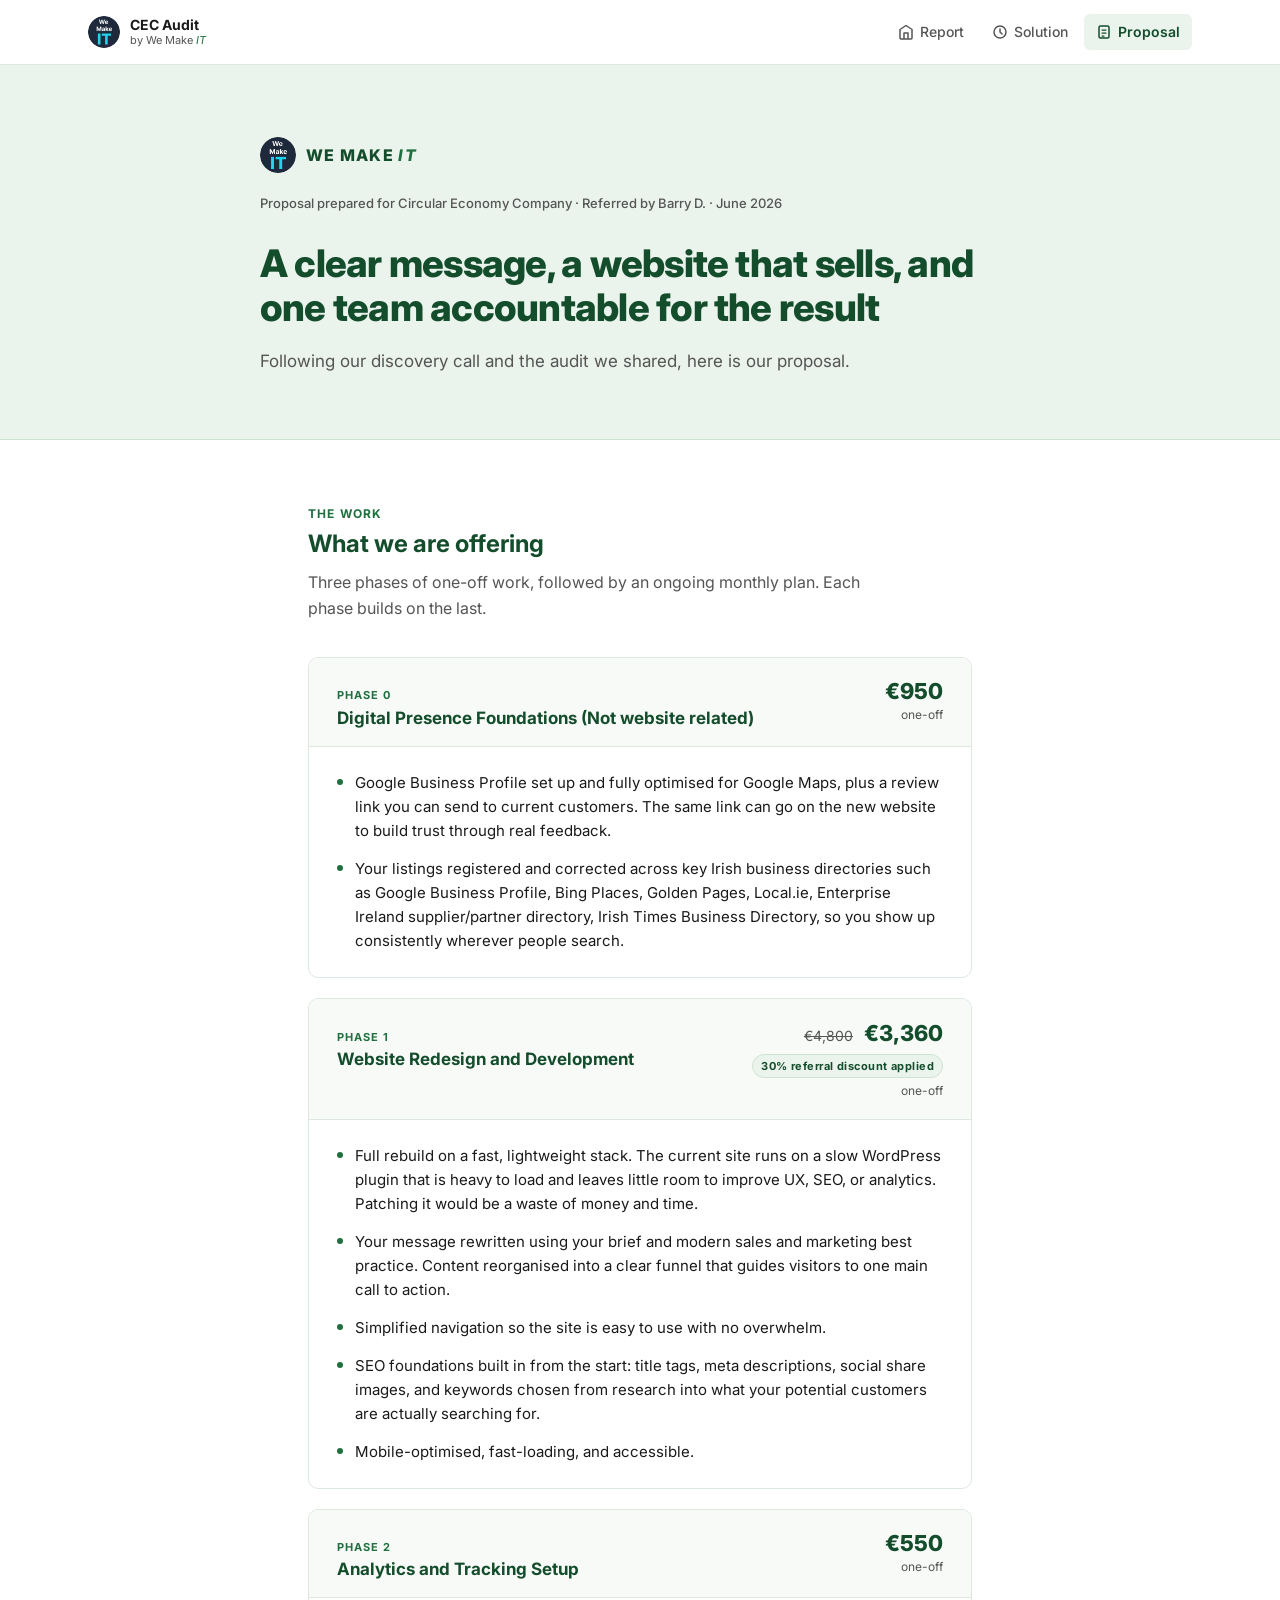
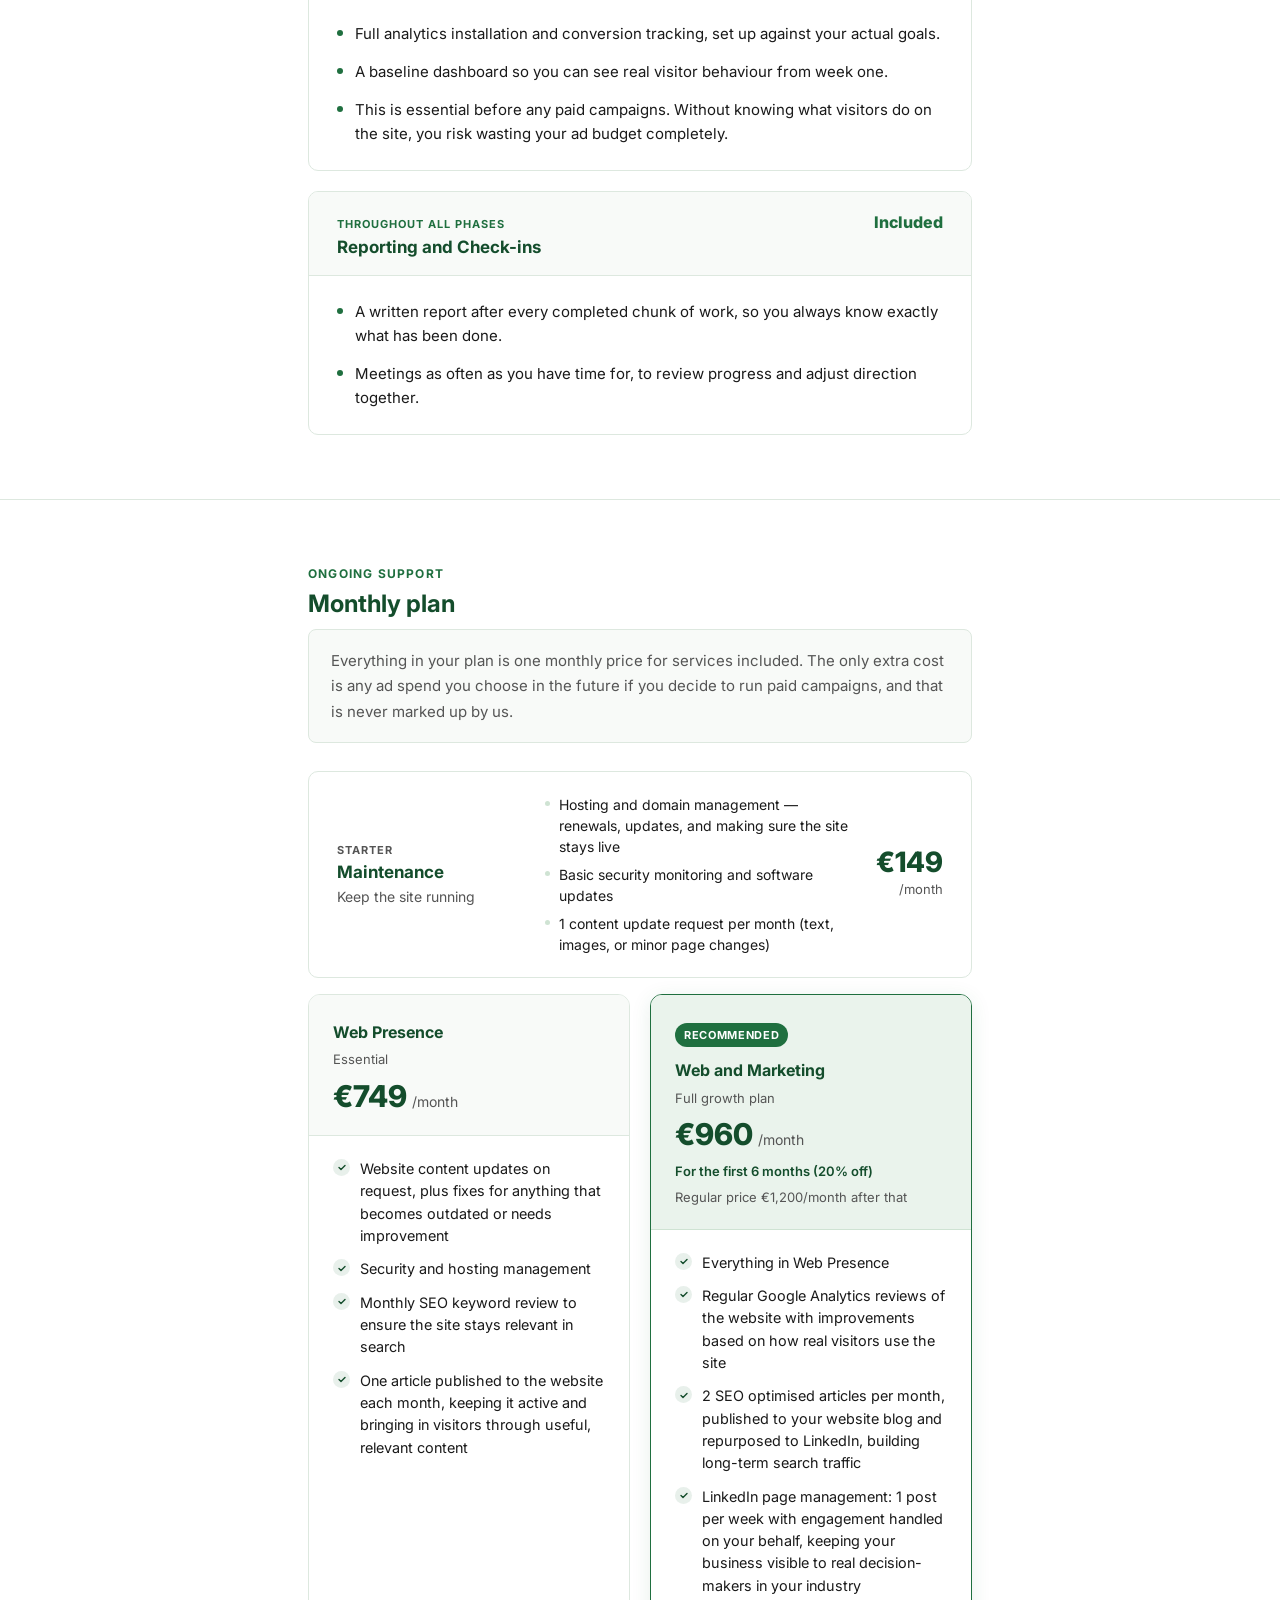
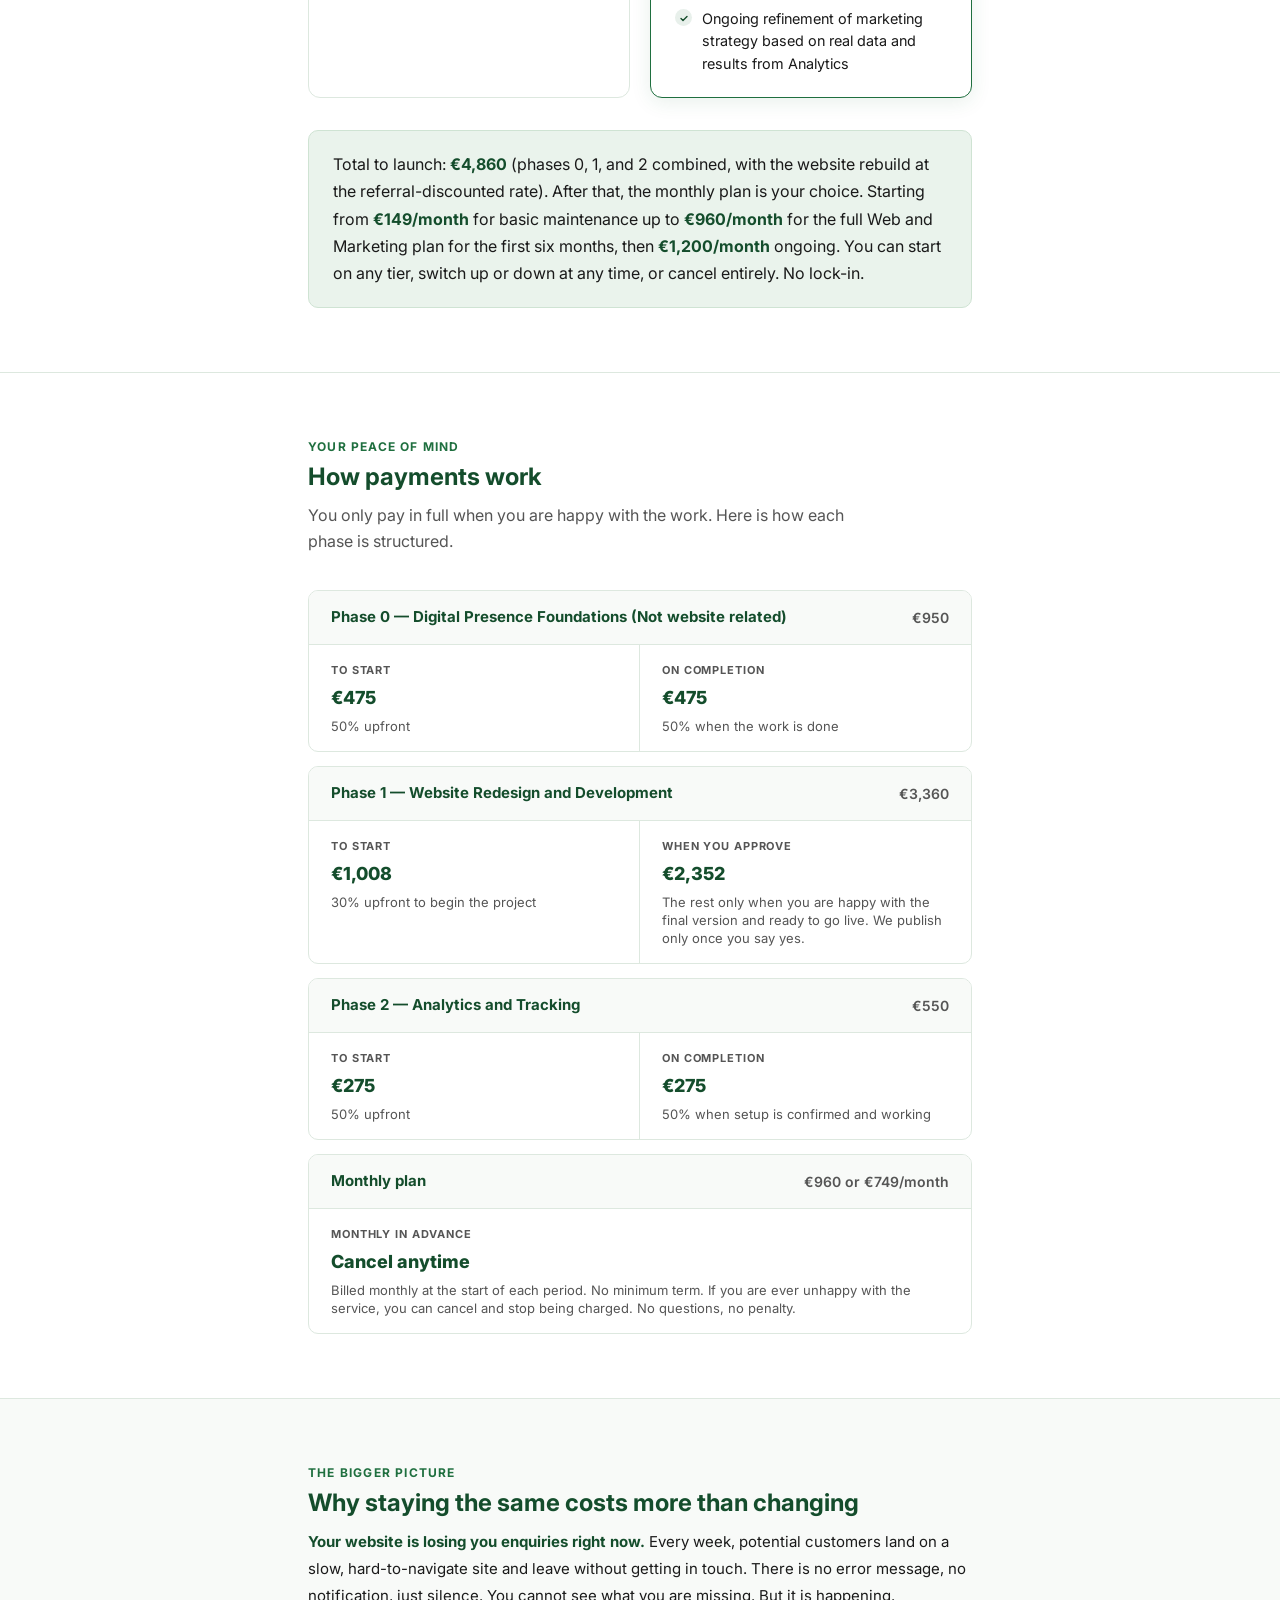
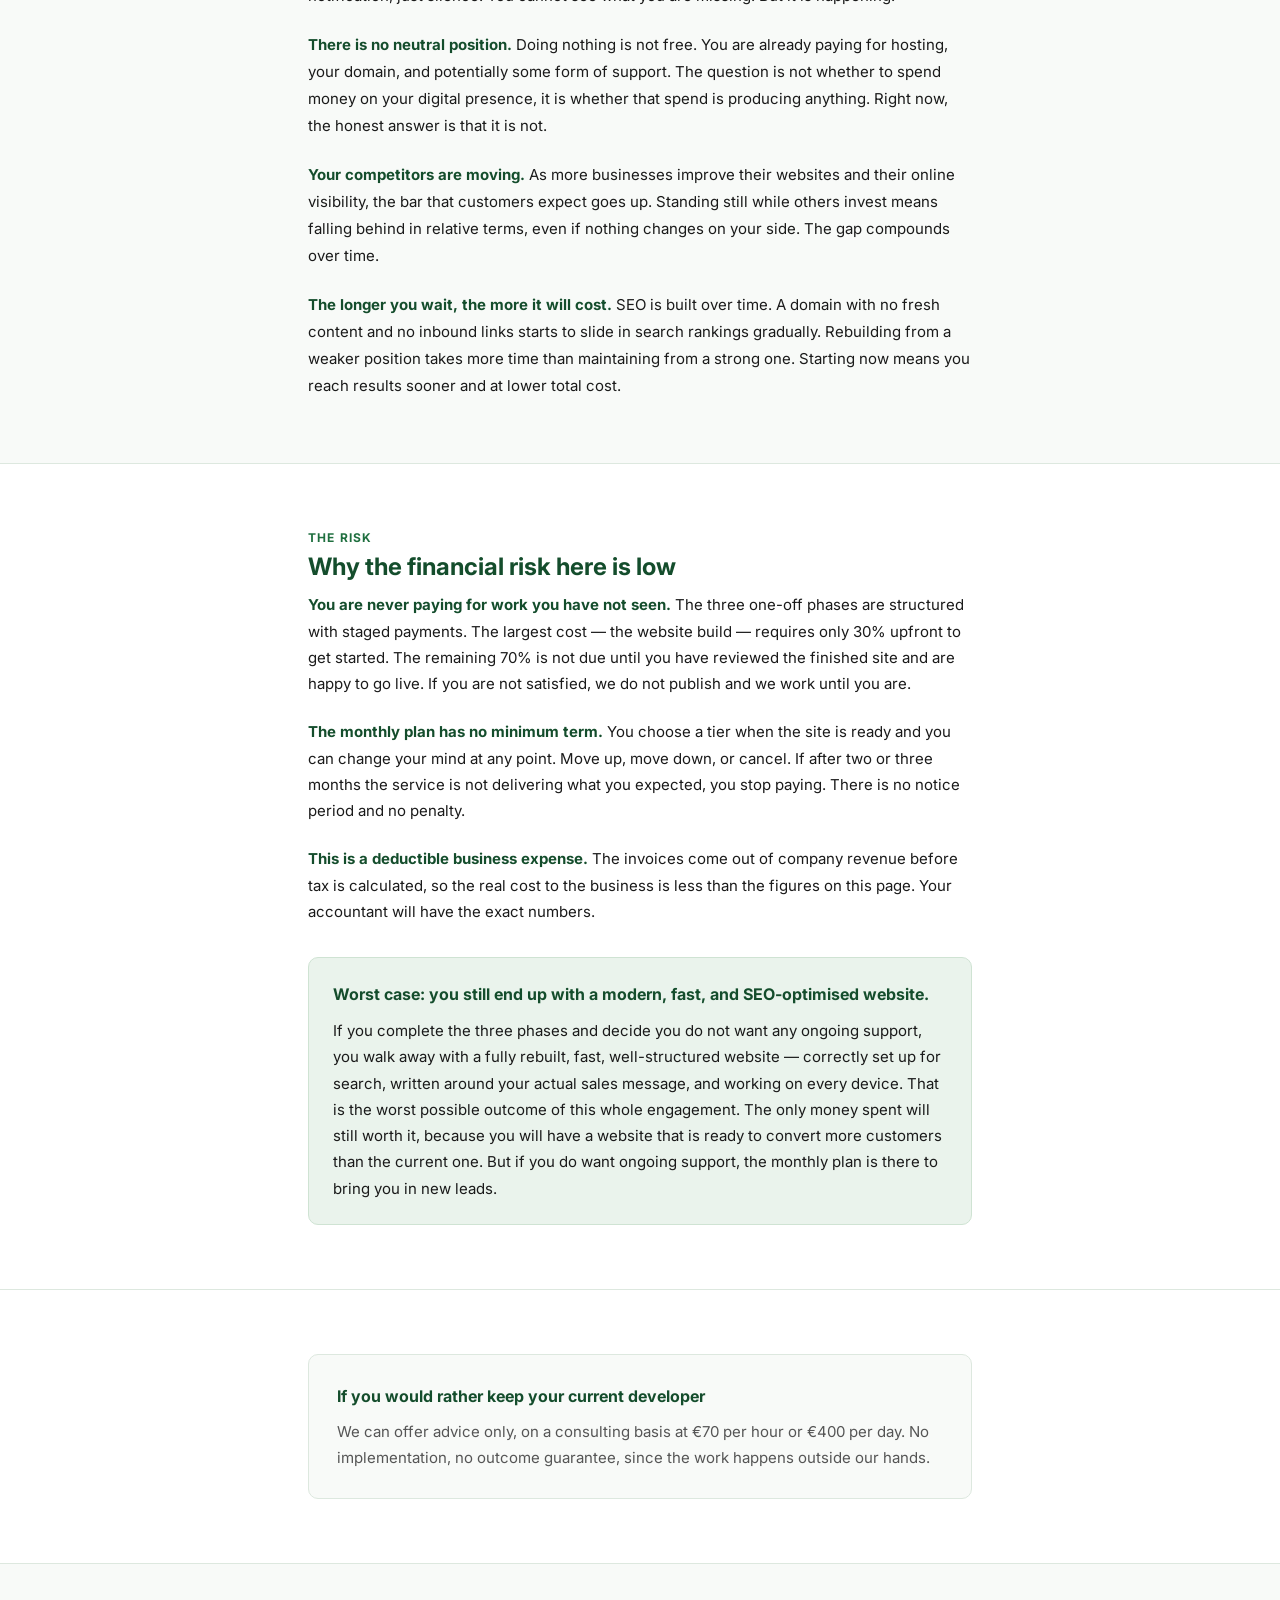
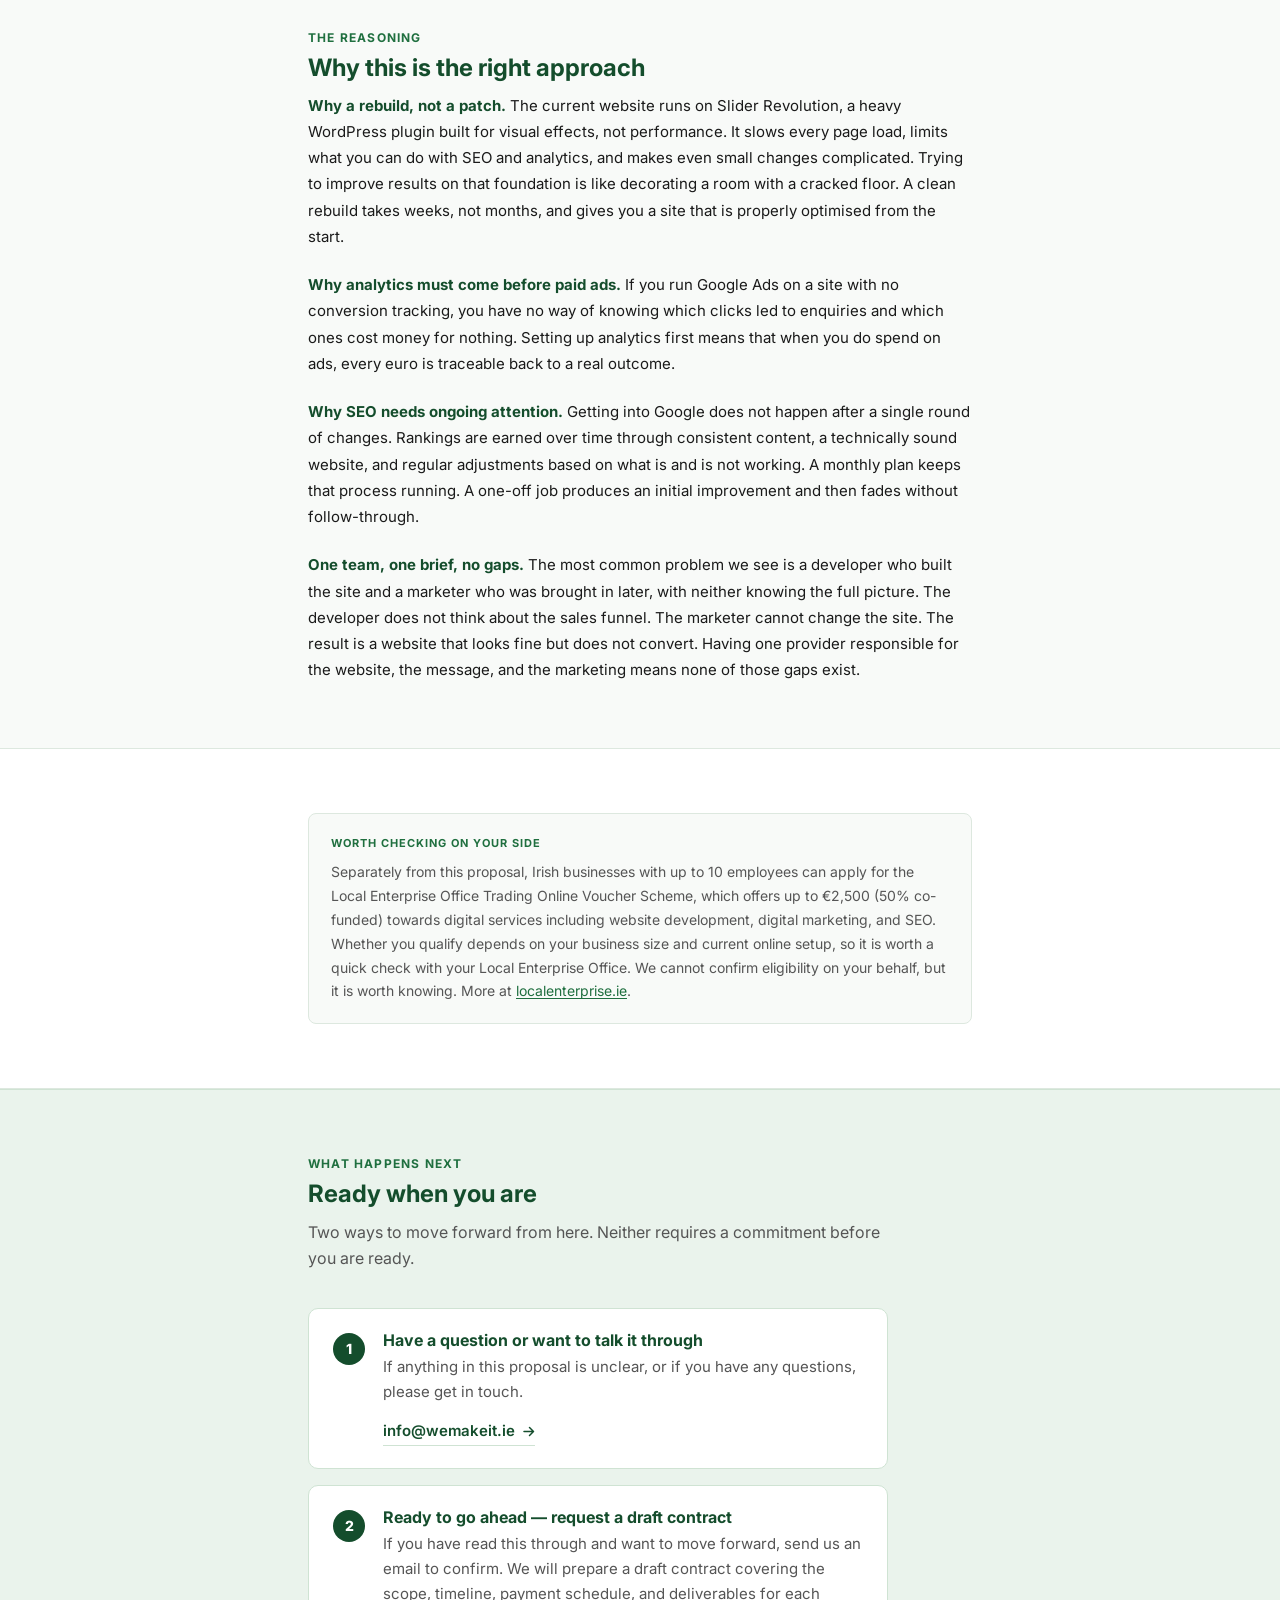
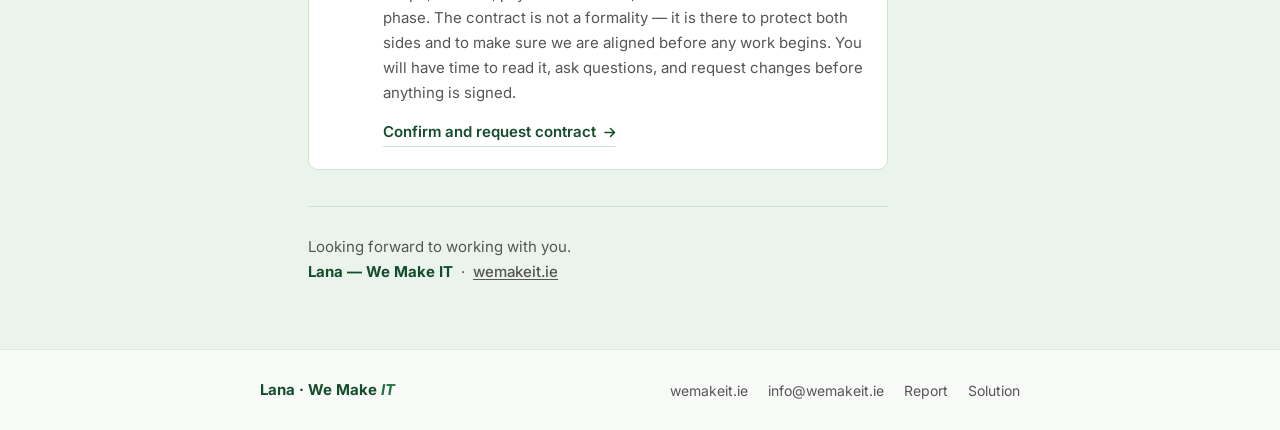
==== commit 9c519fe9: "chnage text" ====
--- a/proposal.html
+++ b/proposal.html
@@ -1551,7 +1551,7 @@
                           stroke-linejoin="round"
                         /></svg
                     ></span>
-                    Regular Google Analytics reviews with improvements based on
+                    Regular Google Analytics reviews of the website with improvements based on
                     how real visitors use the site
                   </li>
                   <li class="pricing-item">
@@ -1570,7 +1570,7 @@
                           stroke-linejoin="round"
                         /></svg
                     ></span>
-                    2 articles per month, published to your website blog and
+                    2 SEO optimised articles per month, published to your website blog and
                     repurposed to LinkedIn, building long-term search traffic
                   </li>
                   <li class="pricing-item">
@@ -1589,7 +1589,7 @@
                           stroke-linejoin="round"
                         /></svg
                     ></span>
-                    LinkedIn page management: 3 posts per week with engagement
+                    LinkedIn page management: 1 post per week with engagement
                     handled on your behalf, keeping your business visible to
                     real decision-makers in your industry
                   </li>
@@ -1609,8 +1609,7 @@
                           stroke-linejoin="round"
                         /></svg
                     ></span>
-                    Ongoing refinement of your target audience profile based on
-                    real engagement data and results
+                    Ongoing refinement of marketing strategy based on real data and results from Analytics
                   </li>
                 </ul>
               </div>
